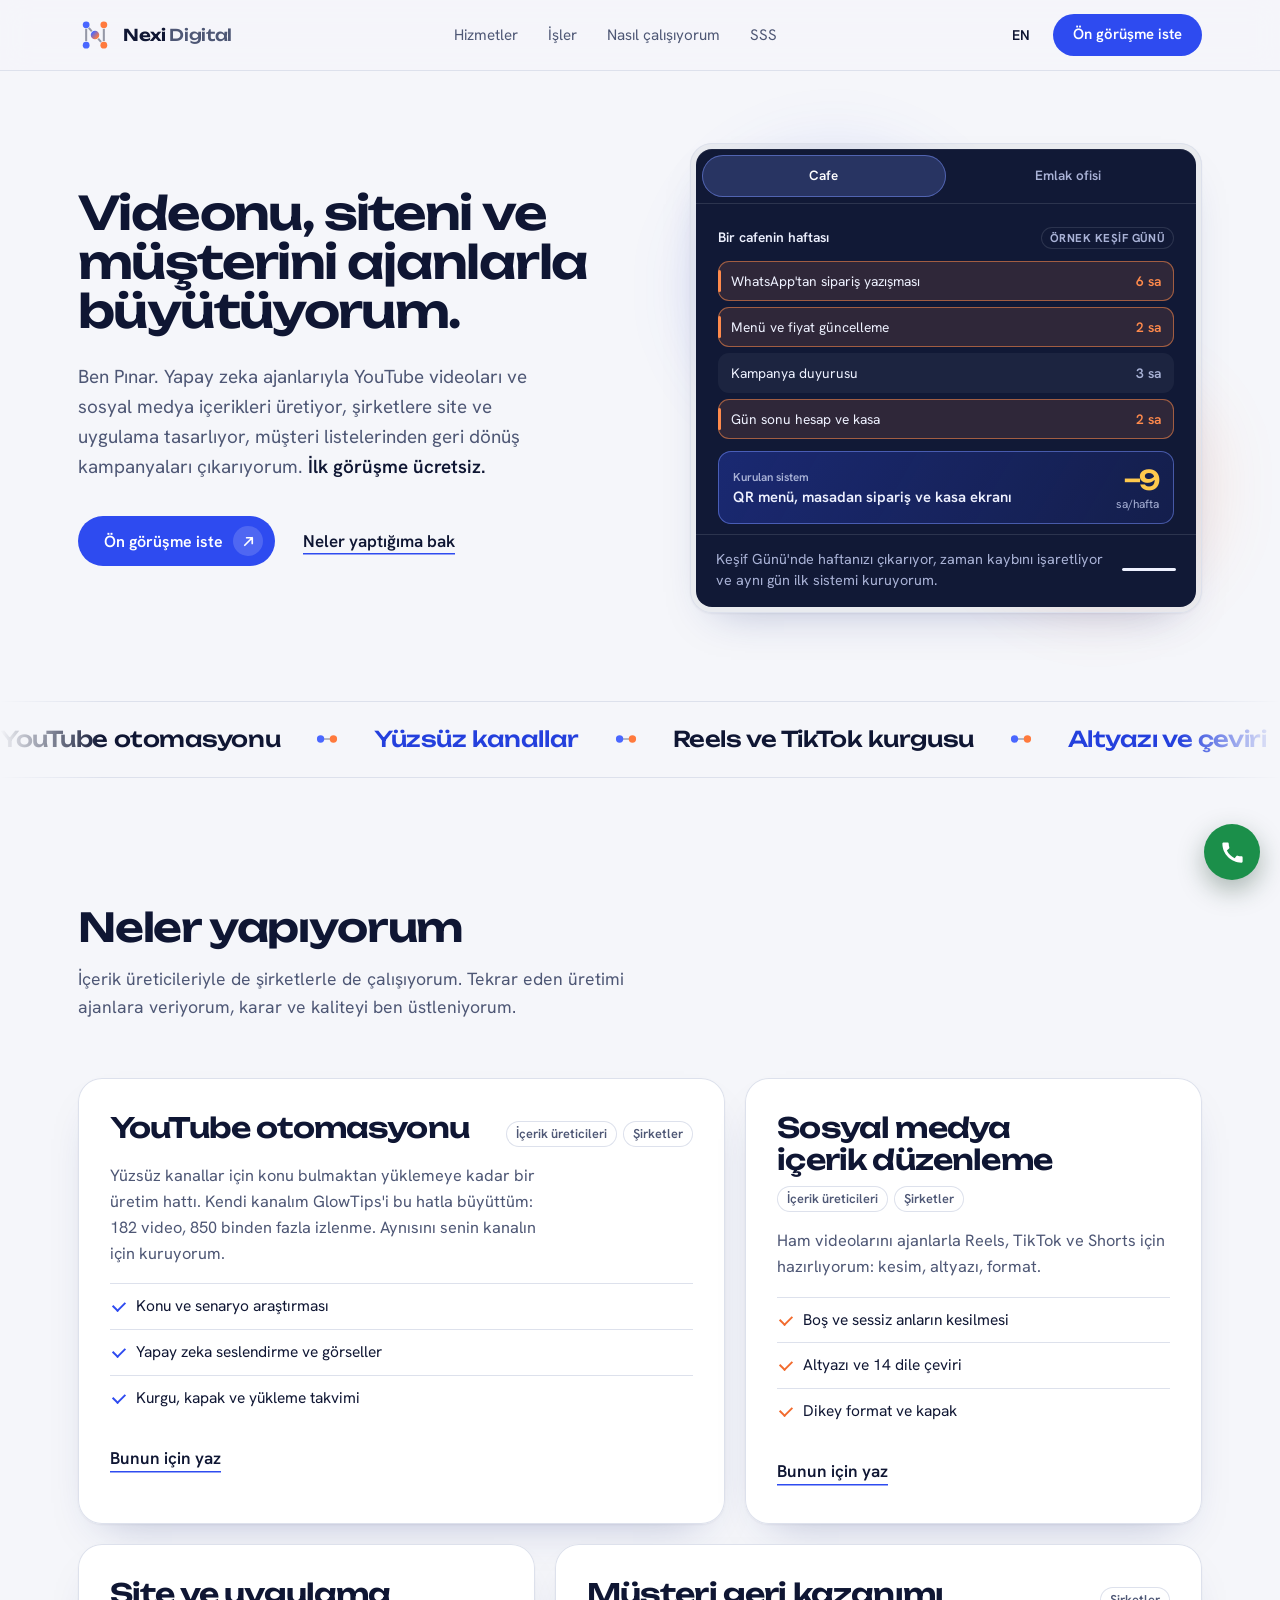
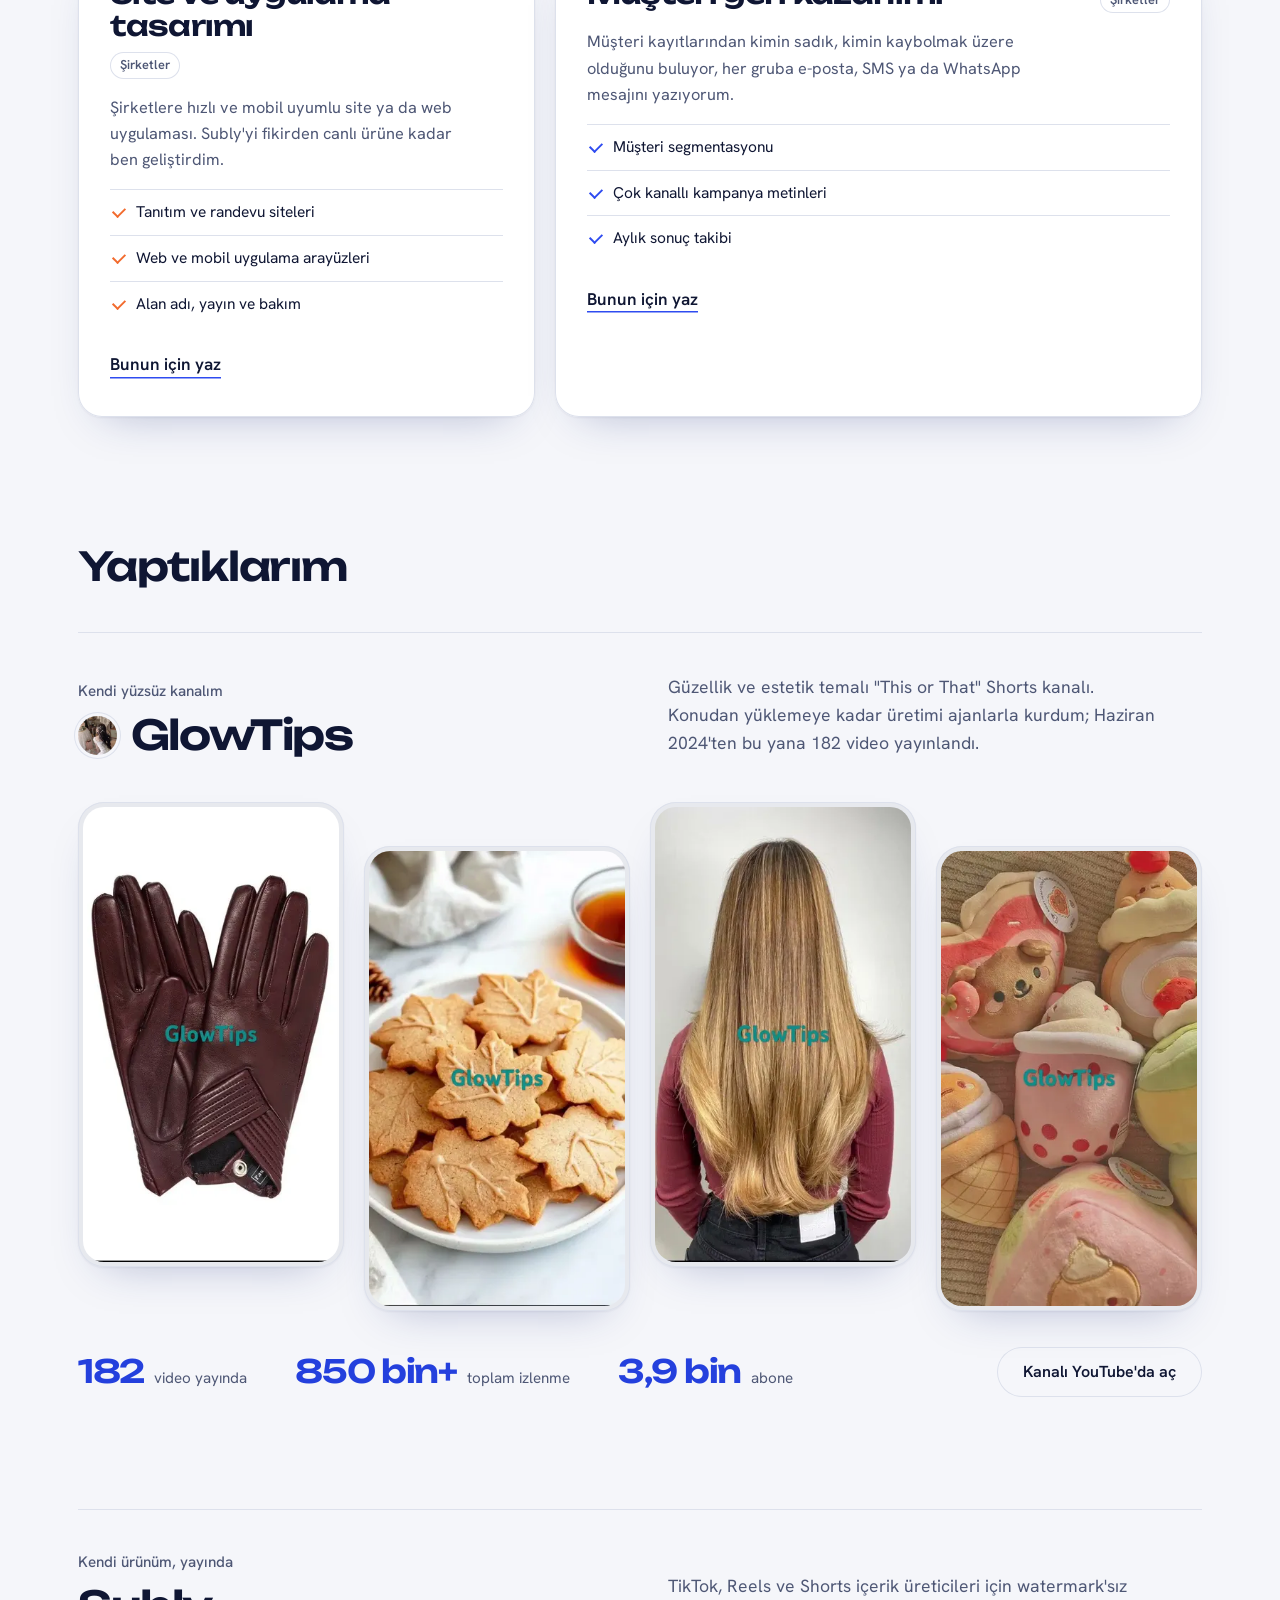
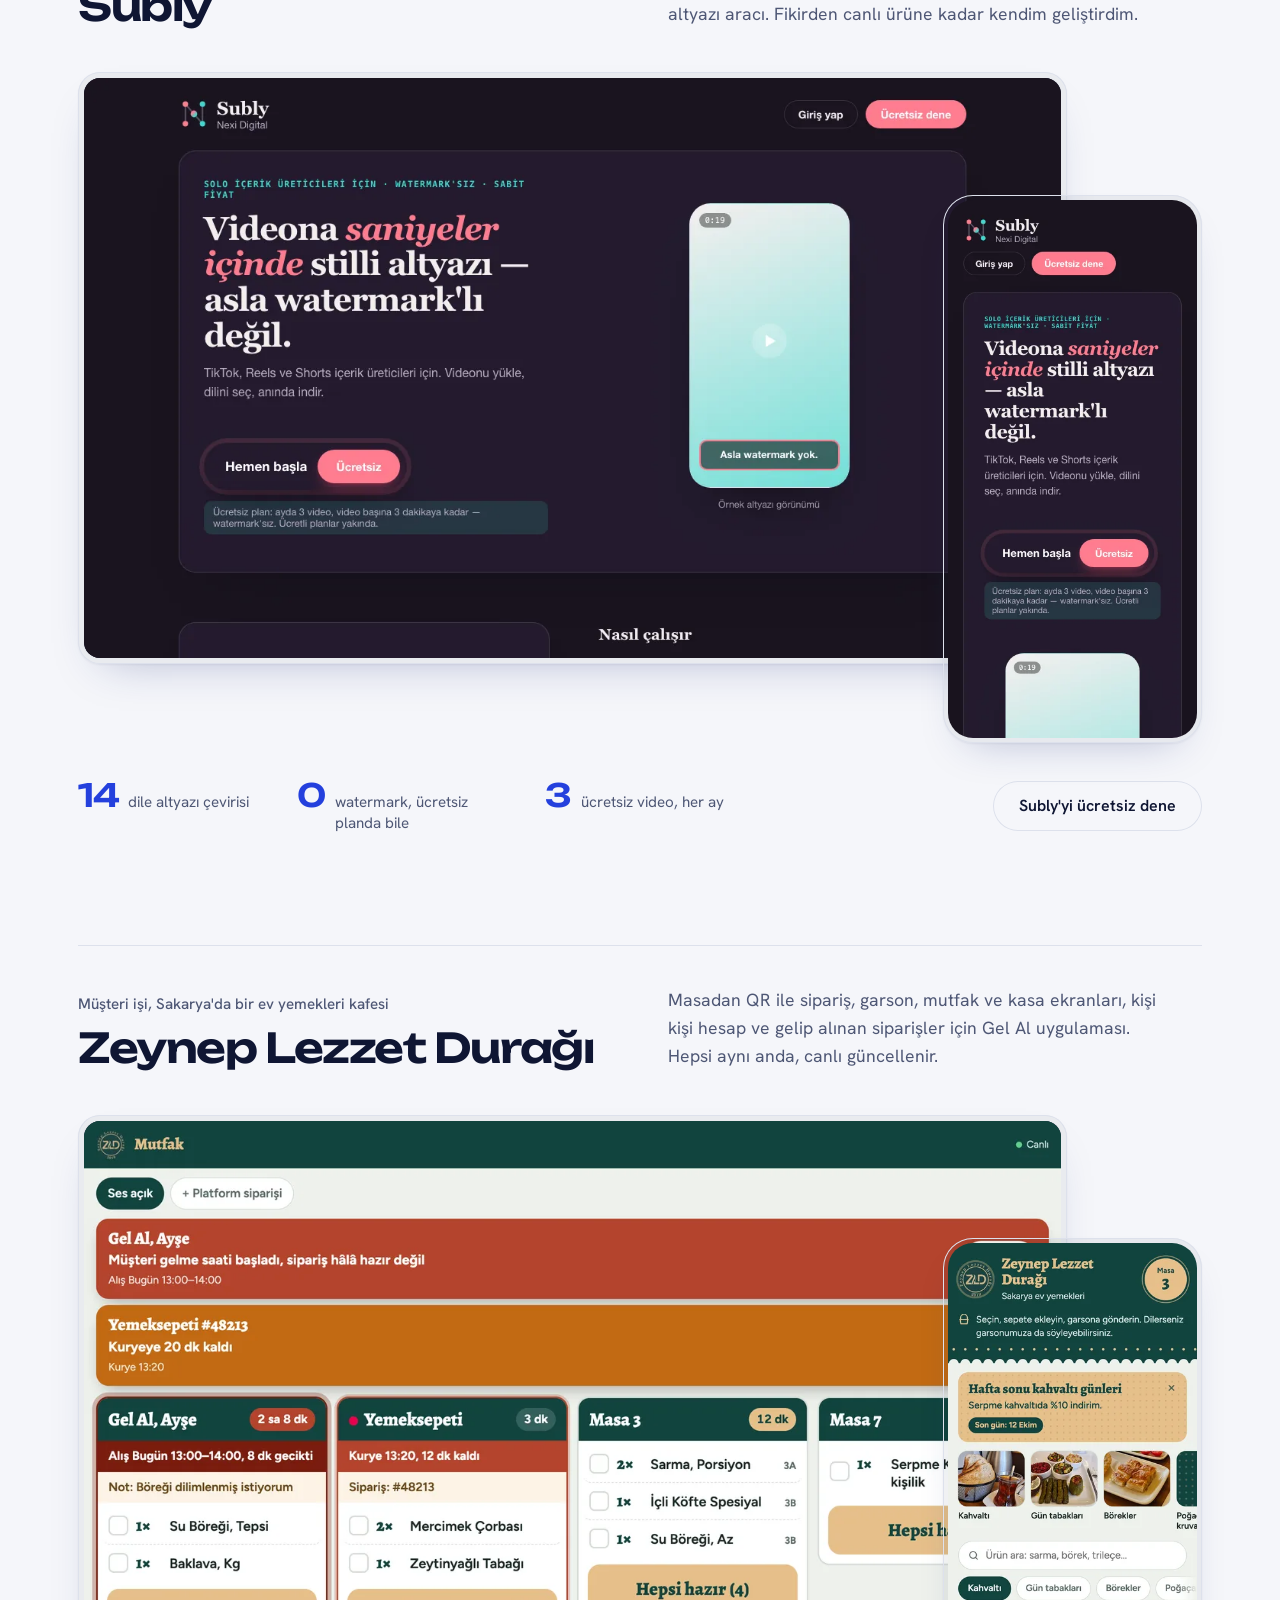
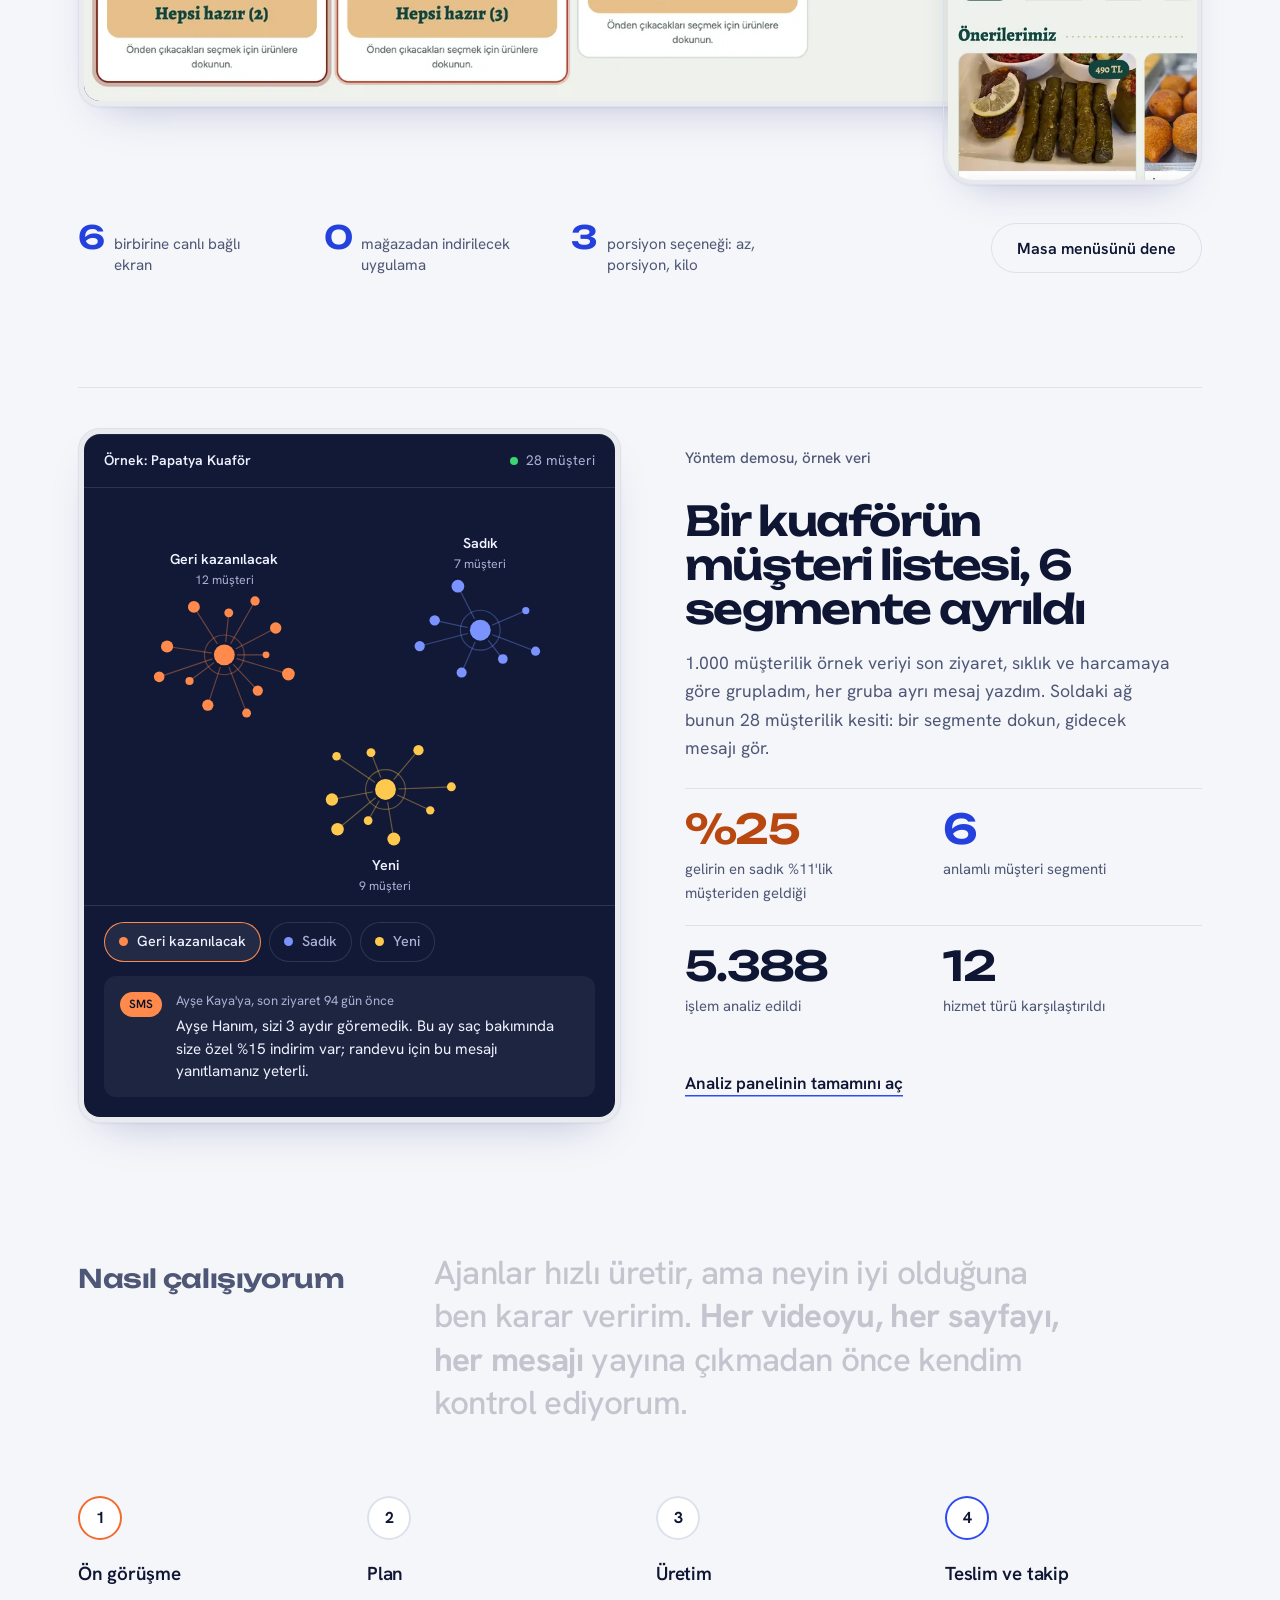
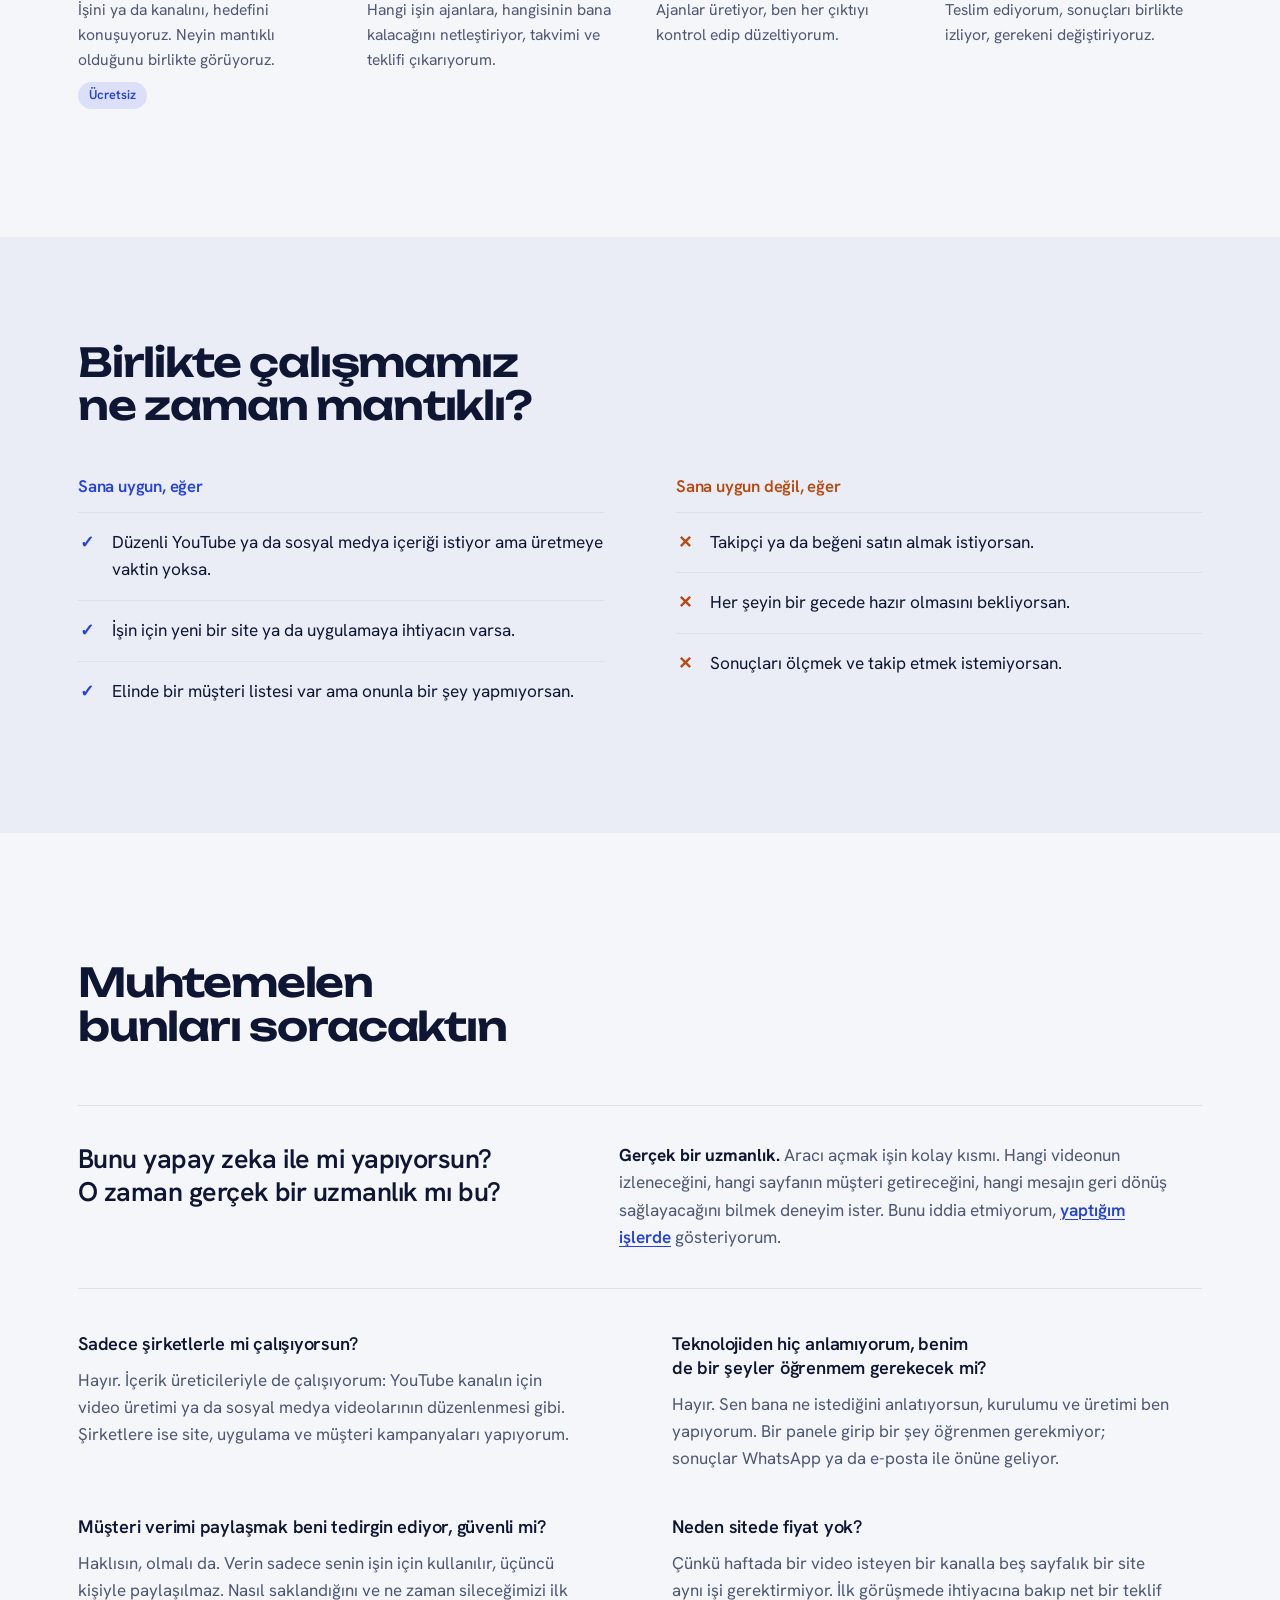
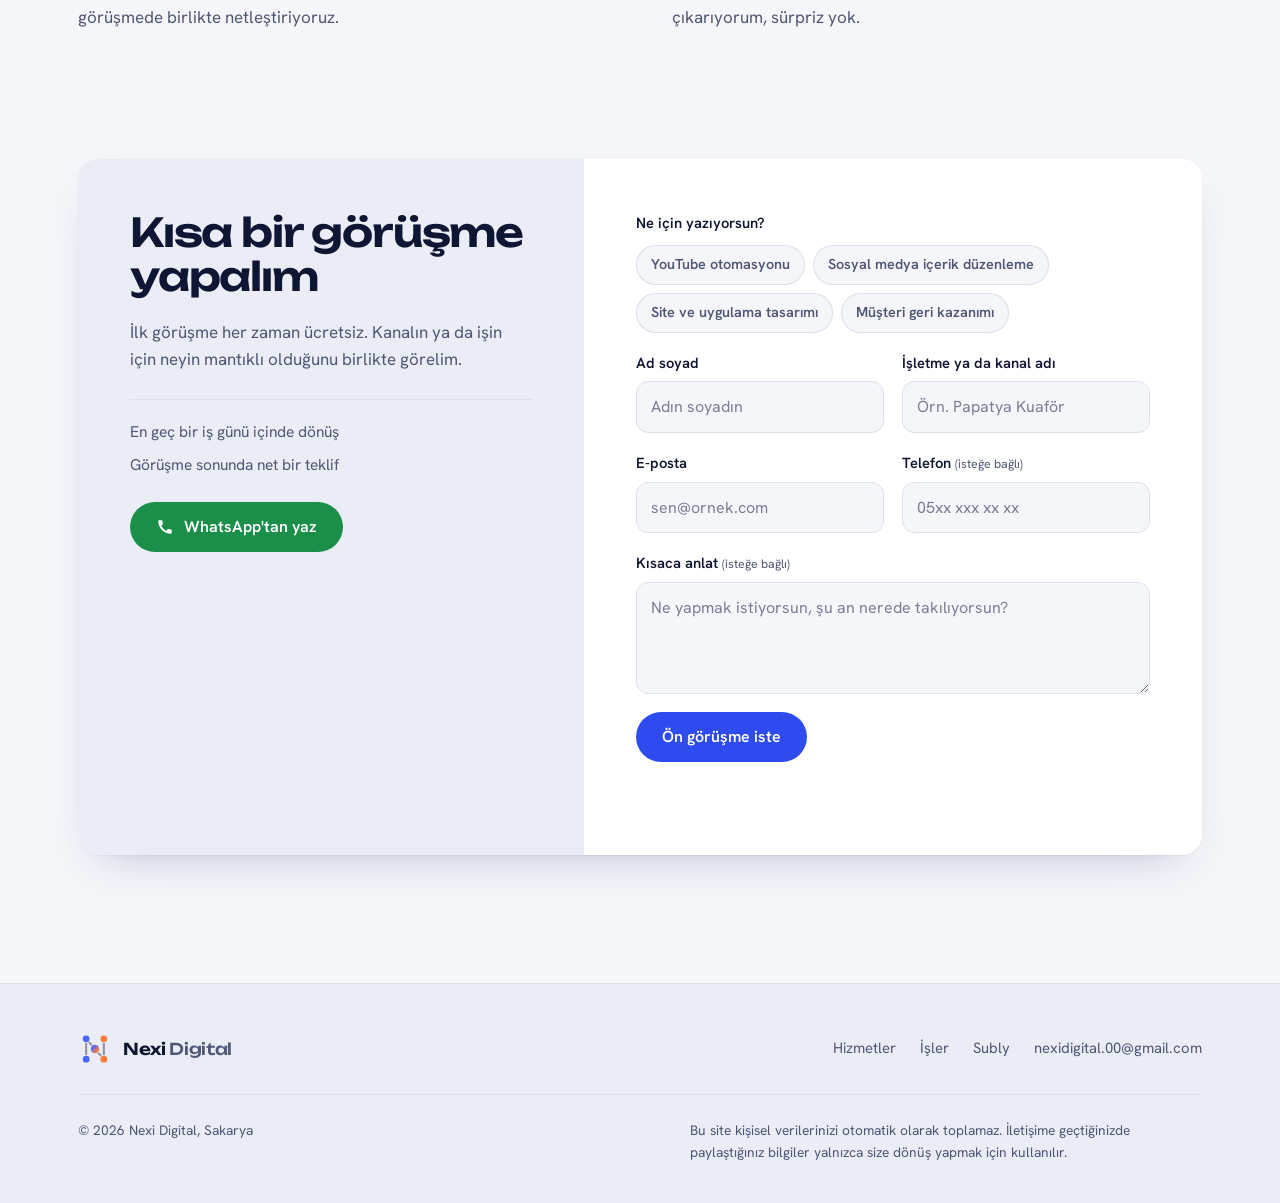
==== index.html @ edbe4fe1 "feat: Keşif Günü hero stage Co-Authored-By: Claude Opus 5.5 <noreply@anthropic.com>" ====
<!doctype html>
<html lang="tr">
<head>
<meta charset="utf-8">
<meta name="viewport" content="width=device-width, initial-scale=1">
<title>Nexi Digital | YouTube otomasyonu, sosyal medya, site ve müşteri pazarlaması</title>
<meta name="description" content="Yapay zeka ajanlarıyla YouTube videoları ve sosyal medya içerikleri üretiyor, şirketlere site ve uygulama tasarlıyor, müşteri kampanyaları kuruyorum. İlk görüşme ücretsiz.">
<meta name="theme-color" content="#F5F6FA" media="(prefers-color-scheme: light)">
<meta name="theme-color" content="#0B1024" media="(prefers-color-scheme: dark)">
<meta property="og:type" content="website">
<meta property="og:site_name" content="Nexi Digital">
<meta property="og:title" content="Nexi Digital: Videonu, siteni ve müşterini ajanlarla büyütüyorum">
<meta property="og:description" content="Yapay zeka ajanlarıyla YouTube videoları ve sosyal medya içerikleri üretiyor, şirketlere site ve uygulama tasarlıyor, müşteri kampanyaları kuruyorum. İlk görüşme ücretsiz.">
<meta property="og:url" content="https://nexidigitalai.com/">
<meta property="og:image" content="https://nexidigitalai.com/img/og-tr.png">
<meta property="og:image:width" content="1200">
<meta property="og:image:height" content="630">
<meta property="og:locale" content="tr_TR">
<meta name="twitter:card" content="summary_large_image">
<link rel="canonical" href="https://nexidigitalai.com/">
<link rel="alternate" hreflang="tr" href="https://nexidigitalai.com/">
<link rel="alternate" hreflang="en" href="https://nexidigitalai.com/en.html">
<link rel="alternate" hreflang="x-default" href="https://nexidigitalai.com/">
<link rel="icon" href="data:image/svg+xml,%3Csvg xmlns='http://www.w3.org/2000/svg' viewBox='0 0 100 100'%3E%3Crect width='100' height='100' rx='24' fill='%230B1024'/%3E%3Cdefs%3E%3ClinearGradient id='g' x1='0' y1='0' x2='1' y2='1'%3E%3Cstop offset='.2' stop-color='%234A67FF'/%3E%3Cstop offset='.8' stop-color='%23FF7A3D'/%3E%3C/linearGradient%3E%3C/defs%3E%3Cpath d='M28 24v52M28 24l44 52M72 24v52' stroke='%23fff' stroke-opacity='.42' stroke-width='7' stroke-linecap='round' fill='none'/%3E%3Ccircle cx='28' cy='24' r='10' fill='%234A67FF'/%3E%3Ccircle cx='28' cy='76' r='10' fill='%234A67FF'/%3E%3Ccircle cx='72' cy='24' r='10' fill='%23FF7A3D'/%3E%3Ccircle cx='72' cy='76' r='10' fill='%23FF7A3D'/%3E%3Ccircle cx='50' cy='50' r='12' fill='url(%23g)'/%3E%3C/svg%3E">
<link rel="preconnect" href="https://fonts.googleapis.com">
<link rel="preconnect" href="https://fonts.gstatic.com" crossorigin>
<link href="https://fonts.googleapis.com/css2?family=Hanken+Grotesk:wght@400..700&family=Unbounded:wght@500..700&display=swap" rel="stylesheet">
<style>
  /* ---------- Tokens ----------
     Theme: follows the system (light or dark) for the whole page; no section flips theme.
     The only always-dark surfaces are "screens": the hero network panel and the Subly screenshots.
     Shape system: interactive controls are pills; containers 20px (screens 22px outer, 16px inner); inputs 12px. */
  :root {
    --bg: #F5F6FA;
    --bg-2: #EAEDF5;
    --surface: #FFFFFF;
    --ink: #0F1633;
    --ink-soft: #4E5775;
    --line: #DDE1EC;
    --blue: #2E4BF0;
    --blue-hover: #2239CC;
    --blue-text: #2440DD;
    --tang: #F26B2E;
    --tang-hover: #D9571D;
    --tang-text: #B8480F;
    --logo-line: #0F1633;
    --shadow: 0 1px 2px rgba(15, 22, 51, 0.05), 0 20px 44px -26px rgba(30, 45, 120, 0.35);
    /* screen (always dark) */
    --scr: #0A0F24;
    --scr-2: #111936;
    --scr-line: rgba(236, 240, 255, 0.12);
    --scr-text: #EEF1FF;
    --scr-soft: #A9B2D6;
    --tang-glow: #FF8A4C;
    --blue-glow: #7B93FF;
    --sun: #FFC94D;
    --ease: cubic-bezier(.32, .72, 0, 1);
    --spring: cubic-bezier(.34, 1.56, .64, 1);
    --font: "Hanken Grotesk", -apple-system, "Segoe UI", sans-serif;
    --display: "Unbounded", "Hanken Grotesk", sans-serif;
    color-scheme: light;
  }
  @media (prefers-color-scheme: dark) {
    :root:not([data-theme="light"]) {
      --bg: #0B1024; --bg-2: #0F1530; --surface: #151C3A; --ink: #EEF1FF; --ink-soft: #A9B2D6; --line: rgba(238, 241, 255, 0.11);
      --blue-text: #93A8FF; --tang-text: #FF9A63; --logo-line: #EEF1FF;
      --shadow: 0 1px 2px rgba(0, 0, 0, 0.3), 0 20px 44px -22px rgba(0, 0, 0, 0.8);
      --scr: #070B1C; --scr-2: #0F1632;
      color-scheme: dark;
    }
  }
  :root[data-theme="dark"] {
    --bg: #0B1024; --bg-2: #0F1530; --surface: #151C3A; --ink: #EEF1FF; --ink-soft: #A9B2D6; --line: rgba(238, 241, 255, 0.11);
    --blue-text: #93A8FF; --tang-text: #FF9A63; --logo-line: #EEF1FF;
    --shadow: 0 1px 2px rgba(0, 0, 0, 0.3), 0 20px 44px -22px rgba(0, 0, 0, 0.8);
    --scr: #070B1C; --scr-2: #0F1632;
    color-scheme: dark;
  }

  /* ---------- Base ---------- */
  * { box-sizing: border-box; }
  html { scroll-behavior: smooth; scroll-padding-top: 84px; overflow-x: clip; }
  body {
    margin: 0; overflow-x: clip; background: var(--bg); color: var(--ink);
    font-family: var(--font); font-size: 1.0625rem; line-height: 1.6; -webkit-font-smoothing: antialiased;
  }
  a { color: inherit; }
  img, svg { display: block; }
  h1, h2, h3 { margin: 0; font-weight: 700; letter-spacing: -0.024em; text-wrap: balance; }
  h1, h2 { font-family: var(--display); font-weight: 600; letter-spacing: -0.03em; }
  h2 { font-size: clamp(1.75rem, 3.1vw, 2.5rem); line-height: 1.1; }
  h3 { font-size: 1.18rem; line-height: 1.3; font-weight: 600; letter-spacing: -0.012em; }
  p { margin: 0; text-wrap: pretty; }
  :focus-visible { outline: 2px solid var(--blue); outline-offset: 3px; border-radius: 8px; }
  .skip { position: absolute; left: 16px; top: -64px; z-index: 60; background: var(--ink); color: var(--bg); padding: 10px 16px; border-radius: 999px; }
  .skip:focus { top: 12px; }
  .sr { position: absolute; width: 1px; height: 1px; overflow: hidden; clip: rect(0 0 0 0); white-space: nowrap; }
  .wrap { max-width: 1180px; margin: 0 auto; padding-inline: 28px; }
  .lede { color: var(--ink-soft); max-width: 60ch; font-size: 1.1rem; }
  .sectionHead { display: grid; gap: 16px; max-width: 680px; margin-bottom: 56px; }
  .block { padding-top: 128px; }

  /* ---------- Logo ---------- */
  .logo { display: inline-flex; align-items: center; gap: 11px; text-decoration: none; color: var(--ink); }
  .logo svg { width: 34px; height: 34px; flex: none; overflow: visible; }
  .logo .word { font-family: var(--display); font-weight: 600; font-size: 1.02rem; letter-spacing: -0.02em; line-height: 1; }
  .logo .word span { font-weight: 500; color: var(--ink-soft); }
  .logo:hover .mk-c, .logo:hover .mk-t { animation: nodePop 0.6s var(--spring); }
  .logo:hover .mk-t { animation-delay: 0.08s; }
  .mk-c, .mk-t { transform-box: fill-box; transform-origin: center; }
  .mk-line { stroke: var(--logo-line); stroke-opacity: 0.42; stroke-width: 6; stroke-linecap: round; fill: none; }
  .mk-node { stroke: var(--logo-bg, var(--bg)); stroke-width: 4; paint-order: stroke; }
  .mk-c { fill: #4A67FF; }
  .mk-t { fill: #FF7A3D; }

  /* ---------- Buttons & links ---------- */
  .btn {
    display: inline-flex; align-items: center; justify-content: center; gap: 10px;
    min-height: 50px; padding: 0 26px; border-radius: 999px; border: 0; cursor: pointer;
    font: inherit; font-size: 1rem; font-weight: 600; text-decoration: none; white-space: nowrap;
    transition: background-color 0.28s var(--ease), box-shadow 0.28s var(--ease), transform 0.28s var(--ease), color 0.28s var(--ease);
  }
  .btn:active { transform: scale(0.98); }
  .btnPrimary { background: var(--blue); color: #fff; }
  .btnPrimary:hover { background: var(--blue-hover); box-shadow: 0 12px 28px -12px rgba(46, 75, 240, 0.7); }
  .btn .arr { width: 30px; height: 30px; margin-right: -14px; border-radius: 50%; display: grid; place-items: center; background: rgba(255, 255, 255, 0.16); transition: transform 0.4s var(--spring), background-color 0.3s var(--ease); }
  .btn .arr svg { width: 15px; height: 15px; }
  .btn:hover .arr { transform: translate(3px, -1px) scale(1.06); background: var(--tang); }
  .btnQuiet { background: transparent; color: var(--ink); box-shadow: inset 0 0 0 1px var(--line); }
  .btnQuiet:hover { box-shadow: inset 0 0 0 1px var(--ink-soft); }
  .btnWa { background: #1B8F4A; color: #fff; }
  .btnWa:hover { background: #167A3E; }
  .btnWa svg { width: 18px; height: 18px; fill: currentColor; }
  .textLink {
    display: inline-flex; align-items: center; gap: 8px; min-height: 44px; font-weight: 600; text-decoration: none; color: var(--ink);
    background-image: linear-gradient(var(--blue), var(--blue)); background-size: 100% 1.5px; background-repeat: no-repeat; background-position: 0 calc(50% + 0.75em);
    transition: background-size 0.3s var(--ease), color 0.3s var(--ease);
  }
  .textLink:hover { color: var(--blue-text); background-size: 40% 1.5px; }
  .inlineLink { color: var(--blue-text); font-weight: 600; text-decoration: underline; text-underline-offset: 3px; text-decoration-thickness: 1px; }

  /* ---------- Header ---------- */
  .siteHead { position: sticky; top: 0; z-index: 40; background: color-mix(in srgb, var(--bg) 90%, transparent); backdrop-filter: saturate(150%) blur(14px); -webkit-backdrop-filter: saturate(150%) blur(14px); border-bottom: 1px solid var(--line); --logo-bg: var(--bg); }
  .nav { display: flex; align-items: center; justify-content: space-between; gap: 24px; height: 70px; }
  .navLinks { display: flex; align-items: center; gap: 30px; font-size: 0.95rem; }
  .navLinks a { text-decoration: none; color: var(--ink-soft); transition: color 0.2s var(--ease); }
  .navLinks a:hover { color: var(--ink); }
  .navEnd { display: flex; align-items: center; gap: 10px; }
  .lang { font-size: 0.88rem; font-weight: 600; text-decoration: none; color: var(--ink); min-width: 44px; min-height: 44px; display: grid; place-items: center; border-radius: 999px; }
  .lang:hover { background: var(--bg-2); }
  .navCta { min-height: 42px; padding: 0 20px; font-size: 0.93rem; }
  .navToggle { display: none; width: 44px; height: 44px; border: 0; background: none; color: var(--ink); cursor: pointer; align-items: center; justify-content: center; border-radius: 999px; }
  .navToggle svg { width: 22px; height: 22px; }

  /* ---------- Hero: headline left, the live customer network right ---------- */
  .hero { position: relative; padding-top: 72px; }
  .heroGrid { display: grid; grid-template-columns: minmax(0, 1.1fr) minmax(0, 1fr); gap: 48px; align-items: center; }
  .hero h1 { font-size: clamp(2.1rem, 3.6vw, 3.2rem); line-height: 1.06; letter-spacing: -0.035em; }
  .hero h1 .w { display: inline-block; }
  .heroLede { color: var(--ink-soft); font-size: 1.18rem; max-width: 44ch; margin-top: 26px; }
  .heroLede strong { color: var(--ink); font-weight: 600; }
  .ctaRow { display: flex; flex-wrap: wrap; gap: 18px 28px; align-items: center; margin-top: 34px; }
  .heroViz { position: relative; }
  .heroViz::before {
    content: ""; position: absolute; inset: -12% -8% -10% -6%; z-index: -1; pointer-events: none;
    background: radial-gradient(45% 45% at 30% 35%, color-mix(in srgb, var(--blue) 22%, transparent), transparent 70%),
                radial-gradient(40% 40% at 75% 70%, color-mix(in srgb, var(--tang) 20%, transparent), transparent 70%);
    filter: blur(20px);
  }
  .live { display: inline-flex; align-items: center; gap: 8px; color: var(--scr-soft); }
  .live::before { content: ""; width: 8px; height: 8px; border-radius: 50%; background: #3BD671; box-shadow: 0 0 0 0 rgba(59, 214, 113, 0.6); animation: ping 1.8s var(--ease) infinite; }

  /* ---------- Ticker ---------- */
  .ticker { margin-top: 88px; border-block: 1px solid var(--line); overflow: hidden; padding: 20px 0; -webkit-mask-image: linear-gradient(90deg, transparent, #000 8%, #000 92%, transparent); mask-image: linear-gradient(90deg, transparent, #000 8%, #000 92%, transparent); }
  .tickTrack { display: flex; width: max-content; animation: tick 38s linear infinite; }
  .ticker:hover .tickTrack { animation-play-state: paused; }
  .tickSet { display: flex; align-items: center; gap: 36px; padding-right: 36px; font-family: var(--display); font-weight: 500; font-size: clamp(1.05rem, 1.7vw, 1.4rem); letter-spacing: -0.02em; white-space: nowrap; }
  .tickSet span:nth-child(4n+3) { color: var(--blue-text); }
  .tickSet span:nth-child(4n+1) { color: var(--ink); }
  .tickSet svg { width: 22px; height: 22px; flex: none; overflow: visible; }

  /* Screen frame (double bezel) */
  .bezel { padding: 6px; border-radius: 22px; background: color-mix(in srgb, var(--ink) 5%, transparent); box-shadow: inset 0 0 0 1px var(--line), var(--shadow); }
  .bezel > .core { border-radius: 16px; overflow: hidden; background: var(--scr-2); box-shadow: inset 0 1px 0 rgba(255, 255, 255, 0.06); }

  /* Network panel */
  .viz { margin: 0; color: var(--scr-text); }
  .vizHead { display: flex; justify-content: space-between; align-items: center; gap: 12px; padding: 15px 20px; border-bottom: 1px solid var(--scr-line); font-size: 0.87rem; }
  .vizHead strong { font-weight: 600; }
  .vizHead span { color: var(--scr-soft); }
  .vizCanvas svg { width: 100%; height: auto; }
  .vn circle { fill: var(--c); }
  .vn, .vl, .vh { transition: opacity 0.3s var(--ease); }
  .vl { stroke: var(--c); stroke-width: 1.2; opacity: 0.38; }
  .vh circle.core { fill: var(--c); stroke: var(--scr-2); stroke-width: 5; paint-order: stroke; }
  .vh circle.halo { fill: none; stroke: var(--c); stroke-opacity: 0.35; stroke-width: 1.2; }
  .vh text { font-family: var(--font); fill: var(--scr-text); font-size: 15px; font-weight: 600; }
  .vh text.sub { fill: var(--scr-soft); font-size: 13px; font-weight: 400; }
  .viz.picked g[data-seg]:not(.on) { opacity: 0.22; }
  .viz.picked .vl.on { opacity: 0.75; }
  .viz.picked .vl:not(.on) { opacity: 0.08; }
  .seg-kayip { --c: var(--tang-glow); }
  .seg-sadik { --c: var(--blue-glow); }
  .seg-yeni { --c: var(--sun); }
  .vizFoot { border-top: 1px solid var(--scr-line); padding: 16px 20px 20px; display: grid; gap: 14px; }
  .segTabs { display: flex; flex-wrap: wrap; gap: 8px; }
  .segTab {
    display: inline-flex; align-items: center; gap: 9px; min-height: 40px; padding: 0 15px; border-radius: 999px; border: 0; cursor: pointer;
    font: inherit; font-size: 0.9rem; font-weight: 500; color: var(--scr-soft); background: transparent; box-shadow: inset 0 0 0 1px var(--scr-line);
    transition: color 0.25s var(--ease), box-shadow 0.25s var(--ease), background-color 0.25s var(--ease), transform 0.25s var(--ease);
  }
  .segTab:active { transform: scale(0.97); }
  .segTab i { width: 9px; height: 9px; border-radius: 50%; background: var(--c); }
  .segTab:hover { color: var(--scr-text); box-shadow: inset 0 0 0 1px rgba(243, 239, 246, 0.3); }
  .segTab[aria-pressed="true"] { color: var(--scr-text); background: rgba(243, 239, 246, 0.08); box-shadow: inset 0 0 0 1px var(--c); }
  .msg { display: grid; grid-template-columns: auto 1fr; gap: 4px 14px; align-items: start; background: rgba(243, 239, 246, 0.05); border-radius: 12px; padding: 14px 16px; min-height: 104px; }
  .msgCh { grid-row: span 2; font-size: 0.74rem; font-weight: 600; color: var(--scr); background: var(--c); border-radius: 999px; padding: 3px 9px; margin-top: 2px; }
  .msgTo { font-size: 0.82rem; color: var(--scr-soft); }
  .msgText { font-size: 0.95rem; line-height: 1.5; }
  .vp circle { fill: var(--c); }
  .vring { fill: none; stroke: var(--c); stroke-width: 1.5; }

  /* ---------- Work ---------- */
  .workTitle { margin-bottom: 44px; }
  .work { border-top: 1px solid var(--line); padding-top: 40px; }
  .work + .work { margin-top: 112px; }
  .workKind { color: var(--ink-soft); font-size: 0.95rem; font-weight: 500; margin-bottom: 10px; }
  .work h3 { font-family: var(--display); font-size: clamp(1.8rem, 3.2vw, 2.7rem); line-height: 1.08; letter-spacing: -0.035em; font-weight: 600; }
  .workText { color: var(--ink-soft); font-size: 1.1rem; max-width: 50ch; }
  .workHead { display: grid; grid-template-columns: minmax(0, 1fr) minmax(0, 1fr); gap: 24px 56px; align-items: end; margin-bottom: 44px; }
  .shots { position: relative; padding: 0 12% 7% 0; }
  .shots img { width: 100%; height: auto; }
  .shotPhone { position: absolute; right: 0; bottom: 0; width: 23%; transform-origin: 100% 100%; padding: 5px; border-radius: 30px; background: color-mix(in srgb, var(--ink) 6%, transparent); box-shadow: inset 0 0 0 1px var(--line), var(--shadow); }
  .shotPhone img { border-radius: 25px; background: var(--scr-2); }
  .workFoot { display: flex; flex-wrap: wrap; justify-content: space-between; align-items: center; gap: 24px; margin-top: 36px; }
  .facts { list-style: none; margin: 0; padding: 0; display: flex; flex-wrap: wrap; gap: 20px 48px; }
  .facts li { display: flex; align-items: baseline; gap: 10px; }
  .facts b { font-family: var(--display); font-size: 2rem; font-weight: 600; letter-spacing: -0.04em; line-height: 1; color: var(--blue-text); }
  .facts span { color: var(--ink-soft); font-size: 0.95rem; max-width: 18ch; line-height: 1.35; }
  .ytName { display: flex; align-items: center; gap: 14px; }
  .ytName img { width: 0.95em; height: 0.95em; border-radius: 50%; box-shadow: 0 0 0 3px var(--bg), 0 0 0 4px var(--line); }
  .shorts { display: grid; grid-template-columns: repeat(4, minmax(0, 1fr)); gap: 20px; align-items: start; }
  .short { position: relative; display: block; padding: 5px; border-radius: 26px; background: color-mix(in srgb, var(--ink) 6%, transparent); box-shadow: inset 0 0 0 1px var(--line), var(--shadow); transition: transform 0.5s var(--spring), box-shadow 0.5s var(--ease); }
  .short:nth-child(even) { margin-top: 44px; }
  .short img { width: 100%; height: auto; aspect-ratio: 9 / 16; object-fit: cover; border-radius: 21px; background: var(--scr-2); }
  .short::after { content: ""; position: absolute; left: 50%; top: 50%; width: 48px; height: 48px; margin: -24px 0 0 -24px; border-radius: 50%; background: rgba(7, 11, 28, 0.55) url("data:image/svg+xml,%3Csvg xmlns='http://www.w3.org/2000/svg' viewBox='0 0 24 24'%3E%3Cpath d='M9 7l8 5-8 5z' fill='%23fff'/%3E%3C/svg%3E") center / 22px no-repeat; opacity: 0; transform: scale(0.7); transition: opacity 0.3s var(--ease), transform 0.4s var(--spring); }
  .short:hover { transform: translateY(-8px) rotate(-1.5deg); box-shadow: inset 0 0 0 1px var(--line), 0 30px 60px -28px rgba(46, 75, 240, 0.5); }
  .short:hover::after { opacity: 1; transform: none; }
  .workCase { display: grid; grid-template-columns: minmax(0, 1.05fr) minmax(0, 1fr); gap: 64px; align-items: center; }
  .caseBody { display: grid; gap: 18px; justify-items: start; }
  .caseBody .stats { width: 100%; margin: 8px 0 4px; }

  /* ---------- What I do ---------- */
  .what { display: grid; grid-template-columns: minmax(0, 0.55fr) minmax(0, 1.45fr); gap: 32px 64px; margin-bottom: 72px; align-items: start; }
  .what h2 { font-size: clamp(1.4rem, 2vw, 1.7rem); letter-spacing: -0.015em; color: var(--ink-soft); font-weight: 600; padding-top: 0.55em; }
  .whatBig { font-size: clamp(1.55rem, 2.6vw, 2.15rem); line-height: 1.3; letter-spacing: -0.02em; font-weight: 500; max-width: 34ch; }
  .whatBig strong { font-weight: 700; color: var(--blue-text); }

  /* ---------- Fit ---------- */
  .band { background: var(--bg-2); margin-top: 128px; padding: 104px 0 112px; }
  .band h2 { max-width: 20ch; margin-bottom: 48px; }
  .fit { display: grid; grid-template-columns: repeat(2, minmax(0, 1fr)); gap: 40px 72px; }
  .fit h3 { font-size: 1.05rem; margin-bottom: 14px; }
  .fitYes { color: var(--blue-text); }
  .fitNo { color: var(--tang-text); }
  .fitList { list-style: none; margin: 0; padding: 0; display: grid; gap: 0; }
  .fitList li { position: relative; padding: 16px 0 16px 34px; border-top: 1px solid var(--line); font-size: 1.08rem; }
  .fitList li::before { position: absolute; left: 2px; top: 16px; font-weight: 700; }
  .fitList.yes li::before { content: "\2713"; color: var(--blue-text); }
  .fitList.no li::before { content: "\2715"; color: var(--tang-text); }

  /* ---------- Process: connected nodes ---------- */
  .steps { list-style: none; margin: 0; padding: 0; display: grid; grid-template-columns: repeat(4, minmax(0, 1fr)); gap: 32px; position: relative; counter-reset: s; }
  .steps::before { content: ""; position: absolute; top: 21px; left: 22px; right: calc(25% - 46px); height: 2px; background: linear-gradient(90deg, var(--tang), var(--blue)); opacity: 0.6; transform-origin: left; }
  .steps li { counter-increment: s; position: relative; display: grid; gap: 10px; align-content: start; }
  .steps li::before {
    content: counter(s); width: 44px; height: 44px; border-radius: 50%; display: grid; place-items: center;
    font-weight: 700; font-size: 1rem; background: var(--surface); color: var(--ink);
    box-shadow: inset 0 0 0 2px var(--line), 0 0 0 6px var(--bg); margin-bottom: 12px;
  }
  .steps li:first-child::before { box-shadow: inset 0 0 0 2px var(--tang), 0 0 0 6px var(--bg); }
  .steps li:last-child::before { box-shadow: inset 0 0 0 2px var(--blue), 0 0 0 6px var(--bg); }
  .steps p { color: var(--ink-soft); font-size: 0.98rem; }
  .stepTag { justify-self: start; font-size: 0.8rem; font-weight: 600; color: var(--blue-text); background: color-mix(in srgb, var(--blue) 13%, transparent); padding: 3px 11px; border-radius: 999px; }

  /* ---------- Stats ---------- */
  .stats { display: grid; grid-template-columns: repeat(2, minmax(0, 1fr)); }
  .stat { padding: 20px 0; border-top: 1px solid var(--line); }
  .stat:nth-child(odd) { padding-right: 24px; }
  .stat b { display: block; font-family: var(--display); font-size: clamp(1.9rem, 3.2vw, 2.6rem); line-height: 1; font-weight: 600; letter-spacing: -0.04em; }
  .stat span { display: block; margin-top: 8px; font-size: 0.93rem; color: var(--ink-soft); max-width: 24ch; }
  .stat.c b { color: var(--tang-text); }
  .stat.t b { color: var(--blue-text); }



  /* ---------- Scroll progress ---------- */
  .progress { position: absolute; left: 0; right: 0; bottom: -1px; height: 2px; background: linear-gradient(90deg, var(--blue), var(--tang)); transform-origin: left; transform: scaleX(0); }

  /* ---------- Hero stage: one screen, four live services ---------- */
  .stage { position: relative; }
  .stage .core { color: var(--scr-text); display: grid; grid-template-rows: auto 1fr auto; }
  .stageTabs { position: relative; display: grid; grid-template-columns: repeat(2, minmax(0, 1fr)); padding: 6px; gap: 2px; border-bottom: 1px solid var(--scr-line); }
  .stageTabs button {
    position: relative; z-index: 1; min-height: 42px; padding: 0 8px; border: 0; border-radius: 999px; cursor: pointer; background: none;
    font: inherit; font-size: 0.84rem; font-weight: 600; color: var(--scr-soft); white-space: nowrap; overflow: hidden; text-overflow: ellipsis;
    transition: color 0.3s var(--ease);
  }
  .stageTabs button:hover { color: var(--scr-text); }
  .stageTabs button[aria-selected="true"] { color: #fff; }
  .tabInk { position: absolute; top: 6px; bottom: 6px; left: 6px; width: calc((100% - 12px) / 2); border-radius: 999px; background: rgba(123, 147, 255, 0.22); box-shadow: inset 0 0 0 1px rgba(123, 147, 255, 0.5); transition: transform 0.55s var(--spring); }
  .scenes { position: relative; height: 330px; overflow: hidden; }
  .scene { position: absolute; inset: 0; padding: 22px; }
  .scene[hidden] { display: none; }
  .scene.on { animation: sceneIn 0.6s var(--ease) both; }
  .stageFoot { display: flex; align-items: center; gap: 16px; padding: 14px 20px 16px; border-top: 1px solid var(--scr-line); }
  .stageFoot p { flex: 1; font-size: 0.9rem; color: var(--scr-soft); line-height: 1.45; min-height: 2.9em; }
  .timer { flex: none; width: 54px; height: 3px; border-radius: 3px; background: var(--scr-line); overflow: hidden; }
  .timer i { display: block; height: 100%; background: var(--scr-text); transform-origin: left; transform: scaleX(0); }

  /* Scene: Keşif Günü. A week of work is scanned, time losses light up, then the built system and the hours saved appear. */
  .kHead { display: flex; justify-content: space-between; align-items: baseline; gap: 12px; margin-bottom: 12px; font-size: 0.86rem; }
  .kHead span { font-weight: 600; }
  .kHead em { flex: none; white-space: nowrap; font-style: normal; font-size: 0.72rem; font-weight: 700; letter-spacing: 0.04em; text-transform: uppercase; color: var(--scr-soft); box-shadow: inset 0 0 0 1px var(--scr-line); padding: 2px 9px; border-radius: 999px; }
  .tasks { position: relative; list-style: none; margin: 0; padding: 0; display: grid; gap: 6px; }
  .tasks li { position: relative; display: flex; justify-content: space-between; align-items: center; gap: 12px; padding: 9px 13px; border-radius: 11px; background: rgba(236, 240, 255, 0.05); box-shadow: inset 0 0 0 1px transparent; font-size: 0.86rem; }
  .tasks li span { overflow: hidden; text-overflow: ellipsis; white-space: nowrap; }
  .tasks li b { flex: none; font-weight: 600; font-variant-numeric: tabular-nums; color: var(--scr-soft); }
  .tasks li.loss { background: rgba(255, 138, 76, 0.13); box-shadow: inset 0 0 0 1px rgba(255, 138, 76, 0.55); }
  .tasks li.loss b { color: var(--tang-glow); }
  .tasks li.loss::after { content: ""; position: absolute; left: 0; top: 9px; bottom: 9px; width: 3px; border-radius: 3px; background: var(--tang-glow); transform-origin: top; }
  .scanLine { position: absolute; left: -6px; right: -6px; top: 0; height: 2px; border-radius: 2px; background: linear-gradient(90deg, transparent, var(--blue-glow), transparent); box-shadow: 0 0 14px 2px rgba(123, 147, 255, 0.6); opacity: 0; pointer-events: none; }
  .fix { display: flex; justify-content: space-between; align-items: center; gap: 14px; margin-top: 12px; padding: 13px 15px; border-radius: 13px; background: linear-gradient(120deg, rgba(46, 75, 240, 0.32), rgba(46, 75, 240, 0.12)); box-shadow: inset 0 0 0 1px rgba(123, 147, 255, 0.5); }
  .fix small { display: block; font-size: 0.72rem; font-weight: 600; color: var(--scr-soft); margin-bottom: 2px; }
  .fix strong { display: block; font-size: 0.93rem; font-weight: 600; line-height: 1.3; }
  .saved { flex: none; text-align: right; font-size: 0.74rem; color: var(--scr-soft); line-height: 1.2; }
  .saved b { display: block; font-family: var(--display); font-size: 1.7rem; font-weight: 600; letter-spacing: -0.04em; color: var(--sun); font-variant-numeric: tabular-nums; }
  .scene.on .tasks li { animation: slideIn 0.45s var(--ease) both; }
  .scene.on .tasks li:nth-child(2) { animation-delay: 0.08s; }
  .scene.on .tasks li:nth-child(3) { animation-delay: 0.16s; }
  .scene.on .tasks li:nth-child(4) { animation-delay: 0.24s; }
  .scene.on .tasks li.loss { animation: slideIn 0.45s var(--ease) both, lossOn 0.5s var(--ease) both; }
  .scene.on .tasks li.loss:nth-child(1) { animation-delay: 0s, 1.05s; }
  .scene.on .tasks li.loss:nth-child(2) { animation-delay: 0.08s, 1.5s; }
  .scene.on .tasks li.loss:nth-child(3) { animation-delay: 0.16s, 1.95s; }
  .scene.on .tasks li.loss:nth-child(4) { animation-delay: 0.24s, 2.4s; }
  .scene.on .tasks li.loss::after { animation: barIn 0.4s var(--ease) both; }
  .scene.on .tasks li.loss b { animation: lossTxt 0.5s var(--ease) both; }
  .scene.on .tasks li.loss:nth-child(1) b { animation-delay: 1.05s; }
  .scene.on .tasks li.loss:nth-child(2) b { animation-delay: 1.5s; }
  .scene.on .tasks li.loss:nth-child(3) b { animation-delay: 1.95s; }
  .scene.on .tasks li.loss:nth-child(4) b { animation-delay: 2.4s; }
  .scene.on .tasks li.loss:nth-child(1)::after { animation-delay: 1.05s; }
  .scene.on .tasks li.loss:nth-child(2)::after { animation-delay: 1.5s; }
  .scene.on .tasks li.loss:nth-child(3)::after { animation-delay: 1.95s; }
  .scene.on .tasks li.loss:nth-child(4)::after { animation-delay: 2.4s; }
  .scene.on .scanLine { animation: scan 2s var(--ease) both 0.7s; }
  .scene.on .fix { animation: build 0.6s var(--spring) both 3s; }

  /* ---------- Services bento ---------- */
  .bento { display: grid; grid-template-columns: repeat(12, minmax(0, 1fr)); gap: 20px; }
  .svc {
    --accent: var(--blue); position: relative; overflow: hidden; isolation: isolate;
    grid-column: span 6; display: grid; gap: 16px; align-content: start; padding: 34px 32px 30px; border-radius: 24px;
    background: var(--surface); box-shadow: var(--shadow), inset 0 0 0 1px var(--line);
    transition: transform 0.5s var(--ease), box-shadow 0.5s var(--ease);
  }
  .svc-video { grid-column: span 7; }
  .svc-social { grid-column: span 5; --accent: var(--tang); }
  .svc-site { grid-column: span 5; --accent: var(--tang); }
  .svc-crm { grid-column: span 7; }
  .svc::before {
    content: ""; position: absolute; inset: 0; z-index: -1; opacity: 0; transition: opacity 0.4s var(--ease);
    background: radial-gradient(360px circle at var(--mx, 50%) var(--my, 0%), color-mix(in srgb, var(--accent) 16%, transparent), transparent 70%);
  }
  .svc:hover { transform: translateY(-4px); box-shadow: 0 30px 60px -30px color-mix(in srgb, var(--accent) 55%, transparent), inset 0 0 0 1px color-mix(in srgb, var(--accent) 45%, var(--line)); }
  .svc:hover::before { opacity: 1; }
  .svcTop { display: flex; flex-wrap: wrap; justify-content: space-between; align-items: baseline; gap: 10px 20px; }
  .svc h3 { font-family: var(--display); font-size: clamp(1.35rem, 2.2vw, 1.75rem); font-weight: 600; letter-spacing: -0.03em; line-height: 1.15; }
  .svc .for { display: flex; gap: 6px; font-size: 0.8rem; font-weight: 600; color: var(--ink-soft); }
  .forTag { padding: 3px 10px; border-radius: 999px; box-shadow: inset 0 0 0 1px var(--line); }
  .svcText { color: var(--ink-soft); font-size: 1.02rem; max-width: 52ch; }
  .svc ul { list-style: none; margin: 0; padding: 0; }
  .svc li { position: relative; padding: 10px 0 10px 26px; border-top: 1px solid var(--line); font-size: 0.97rem; }
  .svc li::before { content: ""; position: absolute; left: 3px; top: 17px; width: 10px; height: 6px; border-left: 2px solid var(--accent); border-bottom: 2px solid var(--accent); transform: rotate(-45deg); }
  .svc .textLink { justify-self: start; }

  /* ---------- Service picker in the form ---------- */
  .pick { border: 0; margin: 0; padding: 0; display: flex; flex-wrap: wrap; gap: 8px; }
  .pick legend { font-size: 0.92rem; font-weight: 600; margin-bottom: 10px; padding: 0; }
  .pick label { cursor: pointer; }
  .pick input { position: absolute; opacity: 0; width: 1px; height: 1px; }
  .pick span {
    display: inline-flex; align-items: center; gap: 8px; min-height: 40px; padding: 0 15px; border-radius: 999px; font-size: 0.9rem; font-weight: 600;
    box-shadow: inset 0 0 0 1px var(--line); color: var(--ink-soft); background: var(--bg);
    transition: background-color 0.3s var(--ease), color 0.3s var(--ease), box-shadow 0.3s var(--ease), transform 0.4s var(--spring);
  }
  .pick label:hover span { color: var(--ink); box-shadow: inset 0 0 0 1px var(--ink-soft); }
  .pick input:checked + span { background: var(--blue); color: #fff; box-shadow: none; transform: scale(1.03); }
  .pick input:checked + span::before { content: "\2713"; font-weight: 800; }
  .pick input:focus-visible + span { outline: 2px solid var(--blue); outline-offset: 3px; }

  /* ---------- FAQ: open two-column list ---------- */
  .faqLead { display: grid; grid-template-columns: minmax(0, 0.9fr) minmax(0, 1.1fr); gap: 16px 64px; padding: 36px 0; margin-bottom: 44px; border-top: 1px solid var(--line); border-bottom: 1px solid var(--line); }
  .faqLead h3 { font-size: clamp(1.3rem, 2.1vw, 1.7rem); line-height: 1.25; letter-spacing: -0.02em; }
  .faqLead p { color: var(--ink-soft); font-size: 1.08rem; max-width: 56ch; }
  .faqLead strong { color: var(--ink); }
  .faq { display: grid; grid-template-columns: repeat(2, minmax(0, 1fr)); gap: 44px 64px; }
  .faq div { display: grid; gap: 10px; align-content: start; }
  .faq h3 { font-size: 1.14rem; }
  .faq p { color: var(--ink-soft); max-width: 50ch; }

  /* ---------- Contact ---------- */
  .contact { display: grid; grid-template-columns: minmax(0, 0.9fr) minmax(0, 1.1fr); border-radius: 20px; overflow: hidden; background: var(--surface); box-shadow: var(--shadow); }
  .contactSide { background: var(--bg-2); padding: 52px; display: grid; gap: 20px; align-content: start; }
  .contactSide p { color: var(--ink-soft); }
  .contactList { list-style: none; margin: 6px 0 4px; padding: 20px 0 0; border-top: 1px solid var(--line); display: grid; gap: 8px; font-size: 0.97rem; color: var(--ink-soft); }
  .contactSide .btnWa { justify-self: start; }
  .formSide { padding: 52px; }
  .form { display: grid; gap: 18px; }
  .formRow { display: grid; grid-template-columns: repeat(2, minmax(0, 1fr)); gap: 18px; }
  .field { display: grid; gap: 7px; font-size: 0.92rem; font-weight: 600; }
  .field small { font-weight: 400; color: var(--ink-soft); }
  .field input, .field textarea {
    font: inherit; font-size: 1rem; font-weight: 400; color: var(--ink); background: var(--bg);
    border: 1px solid var(--line); border-radius: 12px; padding: 12px 14px; min-height: 50px;
    transition: border-color 0.25s var(--ease), box-shadow 0.25s var(--ease);
  }
  .field textarea { min-height: 112px; resize: vertical; }
  .field input::placeholder, .field textarea::placeholder { color: var(--ink-soft); opacity: 0.75; }
  .field input:focus, .field textarea:focus { outline: none; border-color: var(--blue); box-shadow: 0 0 0 3px color-mix(in srgb, var(--blue) 22%, transparent); }
  .field input:user-invalid { border-color: var(--tang); }
  .form .btn { justify-self: start; }
  .form .btn[disabled] { opacity: 0.65; cursor: progress; }
  .formNote { min-height: 1.5em; font-size: 0.95rem; font-weight: 500; }
  .formNote.ok { color: var(--blue-text); }
  .formNote.err { color: var(--tang-text); }

  /* ---------- Footer ---------- */
  .siteFoot { margin-top: 128px; border-top: 1px solid var(--line); background: var(--bg-2); --logo-bg: var(--bg-2); color: var(--ink-soft); padding: 48px 0 40px; font-size: 0.93rem; }
  .footTop { display: flex; flex-wrap: wrap; justify-content: space-between; align-items: center; gap: 24px; padding-bottom: 28px; border-bottom: 1px solid var(--line); }
  .footLinks { display: flex; flex-wrap: wrap; gap: 8px 24px; }
  .footLinks a { text-decoration: none; }
  .footLinks a:hover { color: var(--ink); }
  .footBottom { display: flex; flex-wrap: wrap; justify-content: space-between; gap: 16px; padding-top: 24px; font-size: 0.86rem; }
  .footBottom p { max-width: 64ch; }

  .waFloat { position: fixed; right: 20px; bottom: 20px; z-index: 30; width: 56px; height: 56px; border-radius: 50%; background: #1B8F4A; display: grid; place-items: center; box-shadow: 0 10px 26px rgba(27, 60, 40, 0.35); transition: transform 0.28s var(--ease); }
  .waFloat:hover { transform: scale(1.06); }
  .waFloat:active { transform: scale(0.96); }
  .waFloat svg { width: 27px; height: 27px; fill: #fff; }

  /* ---------- Motion ----------
     Hero: the network is always alive (JS, paused off-screen). Below the fold: scroll-driven CSS only,
     so browsers without animation-timeline simply show the final state. */
  @media (prefers-reduced-motion: no-preference) {
    @supports (animation-timeline: view()) {
      .rv, .steps li, .svc, .faq > div, .fitList li, .stat, .facts li, .short { animation: rise linear both; animation-timeline: view(); animation-range: entry 5% entry 75%; }
      .steps li:nth-child(2), .short:nth-child(2), .svc:nth-child(2), .fitList li:nth-child(2), .stat:nth-child(2), .facts li:nth-child(2) { animation-range: entry 12% entry 85%; }
      .steps li:nth-child(3), .short:nth-child(3), .svc:nth-child(3), .fitList li:nth-child(3), .stat:nth-child(3), .facts li:nth-child(3) { animation-range: entry 19% entry 95%; }
      .steps li:nth-child(4), .stat:nth-child(4) { animation-range: entry 26% cover 40%; }
      .shots .bezel { animation: tilt linear both; animation-timeline: view(); animation-range: entry 0% cover 50%; }
      .shotPhone { animation: phoneIn linear both; animation-timeline: view(); animation-range: entry 10% cover 55%; }
      .steps::before { animation: draw linear both; animation-timeline: view(); animation-range: entry 30% cover 45%; }
      .whatBig .fill {
        color: transparent; -webkit-background-clip: text; background-clip: text;
        background-image: linear-gradient(var(--ink), var(--ink)), linear-gradient(color-mix(in srgb, var(--ink) 22%, transparent), color-mix(in srgb, var(--ink) 22%, transparent));
        background-repeat: no-repeat; background-size: 0% 100%, 100% 100%;
        animation: fillText linear both; animation-timeline: view(); animation-range: entry 60% cover 55%;
      }
      .whatBig .fill strong { color: transparent; }
      .ticker { animation: rise linear both; animation-timeline: view(); animation-range: entry 0% entry 60%; }
      .svc:nth-child(4), .short:nth-child(4) { animation-range: entry 26% cover 35%; }
    }
    .steps li::before { animation: nodeBreath 3.2s var(--ease) infinite; }
    .steps li:nth-child(2)::before { animation-delay: 0.8s; }
    .steps li:nth-child(3)::before { animation-delay: 1.6s; }
    .steps li:nth-child(4)::before { animation-delay: 2.4s; }
  }
  @media (prefers-reduced-motion: no-preference) {
    @supports (animation-timeline: scroll()) {
      .progress { animation: grow linear both; animation-timeline: scroll(root); }
    }
  }
  @keyframes lossOn { from { background: rgba(236, 240, 255, 0.05); box-shadow: inset 0 0 0 1px transparent; } }
  @keyframes lossTxt { from { color: var(--scr-soft); } }
  @keyframes barIn { from { transform: scaleY(0); } to { transform: none; } }
  @keyframes scan { 0% { opacity: 0; top: 0; } 10%, 85% { opacity: 1; } 100% { opacity: 0; top: 100%; } }
  @keyframes sceneIn { from { opacity: 0; transform: translateY(12px) scale(0.985); } to { opacity: 1; transform: none; } }
  @keyframes pipeOn { to { color: #0A0F24; background: var(--sun); box-shadow: none; } }
  @keyframes broll { 0% { opacity: 0; transform: scale(1.08); } 8%, 33% { opacity: 1; } 42%, 100% { opacity: 0; transform: scale(1); } }
  @keyframes wave { to { transform: scaleY(1); } }
  @keyframes grow { from { transform: scaleX(0); } to { transform: scaleX(1); } }
  @keyframes drift1 { to { transform: translate(30%, 22%) scale(1.15); } }
  @keyframes drift2 { to { transform: translate(-28%, -30%) scale(0.9); } }
  @keyframes flash { 0%, 96%, 100% { opacity: 0; } 97% { opacity: 0.5; } }
  @keyframes karaoke { 0%, 12.5% { background: var(--sun); color: #0A0F24; } 12.6%, 100% { background: transparent; color: #fff; } }
  @keyframes strike { to { opacity: 0.15; transform: scaleY(0.4); } }
  @keyframes pop { from { opacity: 0; transform: scale(0.6); } to { opacity: 1; transform: none; } }
  @keyframes build { from { opacity: 0; transform: translateY(10px) scale(0.92); } to { opacity: 1; transform: none; } }
  @keyframes cursorMove { 0% { opacity: 0; left: 70%; top: 85%; } 15% { opacity: 1; } 80%, 100% { opacity: 1; left: 20%; top: 132px; } }
  @keyframes ripple { from { opacity: 0.9; transform: scale(0.3); } to { opacity: 0; transform: scale(1.2); } }
  @keyframes slideIn { from { opacity: 0; transform: translateX(-18px); } to { opacity: 1; transform: none; } }
  @keyframes fadeIn { from { opacity: 0; } to { opacity: 1; } }
  @keyframes rise { from { opacity: 0; transform: translateY(40px); } to { opacity: 1; transform: none; } }
  @keyframes tilt { from { opacity: 0.3; transform: perspective(1400px) rotateX(14deg) translateY(60px) scale(0.94); } to { opacity: 1; transform: none; } }
  @keyframes phoneIn { from { opacity: 0; transform: translateY(80px) rotate(-5deg); } to { opacity: 1; transform: none; } }
  @keyframes draw { from { transform: scaleX(0); } to { transform: scaleX(1); } }
  @keyframes fillText { to { background-size: 100% 100%, 100% 100%; } }
  @keyframes tick { to { transform: translateX(-50%); } }
  @keyframes ping { 0% { box-shadow: 0 0 0 0 rgba(59, 214, 113, 0.55); } 70%, 100% { box-shadow: 0 0 0 9px rgba(59, 214, 113, 0); } }
  @keyframes nodePop { 40% { transform: scale(1.35); } }
  @keyframes nodeBreath { 0%, 60%, 100% { transform: scale(1); } 25% { transform: scale(1.12); } }
  @media (prefers-reduced-motion: reduce) {
    html { scroll-behavior: auto; }
    .btn, .segTab, .waFloat, .vn, .vl, .vh, .textLink, .navLinks a, .short, .short::after, .btn .arr { transition: none !important; }
    .tickTrack, .live::before, .logo .mk-c, .logo .mk-t, .scene *, .scene.on { animation: none !important; }
    .tabInk, .svc, .pick span { transition: none !important; }
    .tickTrack { flex-wrap: wrap; width: auto; }
    .ticker { -webkit-mask-image: none; mask-image: none; }
    .tickSet[aria-hidden] { display: none; }
    .tickSet { flex-wrap: wrap; white-space: normal; gap: 12px 28px; }
  }

  /* ---------- Responsive ---------- */
  @media (max-width: 1020px) {
    .heroGrid, .workHead, .workCase, .what, .faqLead, .contact { grid-template-columns: minmax(0, 1fr); }
    .workCase { gap: 44px; }
    .svc, .svc-video, .svc-social, .svc-site, .svc-crm { grid-column: span 12; }
    .shorts { grid-template-columns: repeat(2, minmax(0, 1fr)); }
    .heroGrid { gap: 48px; }
    .hero h1 { font-size: clamp(2.2rem, 6.4vw, 3.4rem); max-width: 18ch; }
    .what { margin-bottom: 52px; }
    .what h2 { padding-top: 0; }
    .steps { grid-template-columns: repeat(2, minmax(0, 1fr)); row-gap: 44px; }
    .steps::before { display: none; }
  }
  @media (max-width: 820px) {
    .navToggle { display: inline-flex; }
    .navLinks {
      display: none; position: absolute; top: 70px; left: 0; right: 0; flex-direction: column; align-items: stretch; gap: 0;
      background: var(--bg); border-bottom: 1px solid var(--line); padding: 8px 28px 20px;
    }
    .navLinks.open { display: flex; }
    .navLinks a { padding: 14px 0; font-size: 1.05rem; border-bottom: 1px solid var(--line); }
    .navCta { display: none; }
    .fit, .faq { grid-template-columns: minmax(0, 1fr); }
    .faq { gap: 32px; }
    .block { padding-top: 96px; }
    .band { margin-top: 96px; padding: 80px 0; }
    .siteFoot { margin-top: 96px; }
    .work + .work { margin-top: 72px; }
  }
  @media (max-width: 560px) {
    .wrap { padding-inline: 18px; }
    .hero { padding-top: 40px; }
    .hero h1 { font-size: 2.05rem; letter-spacing: -0.03em; }
    .heroLede { font-size: 1.06rem; }
    .ticker { margin-top: 64px; padding: 16px 0; }
    .ctaRow { width: 100%; }
    .ctaRow .btn { flex: 1 1 100%; }
    .navLinks { padding: 8px 18px 20px; }
    .vizHead, .vizFoot { padding-left: 16px; padding-right: 16px; }
    .vh text { font-size: 21px; }
    .vh text.sub { font-size: 18px; }
    .shots { padding-right: 16%; }
    .shotPhone { width: 30%; }
    .facts { gap: 16px 28px; }
    .steps { grid-template-columns: minmax(0, 1fr); }
    .contactSide, .formSide { padding: 32px 22px; }
    .formRow { grid-template-columns: minmax(0, 1fr); }
    .scenes { height: 352px; }
    .fix strong { font-size: 0.86rem; }
    .kHead { font-size: 0.8rem; }
    .kHead em { font-size: 0.64rem; padding: 2px 7px; }
    .scene { padding: 16px; }
    .svc { padding: 28px 22px 24px; }
  }
</style>
</head>
<body>
<a class="skip" href="#main">İçeriğe geç</a>

<header class="siteHead">
  <div class="progress" aria-hidden="true"></div>
  <div class="wrap nav">
    <a class="logo" href="./" aria-label="Nexi Digital ana sayfa">
      <svg viewBox="0 0 100 100" aria-hidden="true"><defs><linearGradient id="nxg-h" x1="0" y1="0" x2="1" y2="1"><stop offset=".2" stop-color="#4A67FF"/><stop offset=".8" stop-color="#FF7A3D"/></linearGradient></defs><path class="mk-line" d="M24 20v60M24 20l52 60M76 20v60"/><circle class="mk-node mk-c" cx="24" cy="20" r="10"/><circle class="mk-node mk-c" cx="24" cy="80" r="10"/><circle class="mk-node mk-t" cx="76" cy="20" r="10"/><circle class="mk-node mk-t" cx="76" cy="80" r="10"/><circle class="mk-node" cx="50" cy="50" r="12.5" fill="url(#nxg-h)"/></svg>
      <span class="word">Nexi <span>Digital</span></span>
    </a>
    <nav class="navLinks" id="navLinks" aria-label="Ana menü">
      <a href="#hizmetler">Hizmetler</a>
      <a href="#isler">İşler</a>
      <a href="#nasil">Nasıl çalışıyorum</a>
      <a href="#sss">SSS</a>
    </nav>
    <div class="navEnd">
      <a class="lang" href="en.html" hreflang="en" lang="en" aria-label="English version">EN</a>
      <a class="btn btnPrimary navCta" href="#iletisim">Ön görüşme iste</a>
      <button class="navToggle" id="navToggle" aria-expanded="false" aria-controls="navLinks" aria-label="Menüyü aç">
        <svg viewBox="0 0 24 24" fill="none" stroke="currentColor" stroke-width="2" stroke-linecap="round" aria-hidden="true"><path d="M4 7h16M4 12h16M4 17h16"/></svg>
      </button>
    </div>
  </div>
</header>

<main id="main">
  <section class="hero" aria-labelledby="heroTitle">
    <div class="wrap heroGrid">
      <div class="heroText">
        <h1 id="heroTitle">Videonu, siteni ve müşterini ajanlarla büyütüyorum.</h1>
        <p class="heroLede">Ben Pınar. Yapay zeka ajanlarıyla YouTube videoları ve sosyal medya içerikleri üretiyor, şirketlere site ve uygulama tasarlıyor, müşteri listelerinden geri dönüş kampanyaları çıkarıyorum. <strong>İlk görüşme ücretsiz.</strong></p>
        <div class="ctaRow">
          <a class="btn btnPrimary" href="#iletisim">Ön görüşme iste<span class="arr" aria-hidden="true"><svg viewBox="0 0 16 16" fill="none" stroke="currentColor" stroke-width="1.8" stroke-linecap="round" stroke-linejoin="round"><path d="M4 12 12 4M6 4h6v6"/></svg></span></a>
          <a class="textLink" href="#hizmetler">Neler yaptığıma bak</a>
        </div>
      </div>

      <div class="stage bezel heroViz" id="stage">
        <div class="core">
          <div class="stageTabs" role="tablist" aria-label="Örnek seç">
            <button type="button" role="tab" id="tab-cafe" aria-controls="sc-cafe" aria-selected="true" data-scene="cafe">Cafe</button>
            <button type="button" role="tab" id="tab-emlak" aria-controls="sc-emlak" aria-selected="false" tabindex="-1" data-scene="emlak">Emlak ofisi</button>
            <i class="tabInk" aria-hidden="true"></i>
          </div>

          <div class="scenes">
            <div class="scene on" id="sc-cafe" role="tabpanel" aria-labelledby="tab-cafe">
              <p class="kHead"><span>Bir cafenin haftası</span><em>Örnek Keşif Günü</em></p>
              <ul class="tasks">
                <li class="loss"><span>WhatsApp'tan sipariş yazışması</span><b>6 sa</b></li>
                <li class="loss"><span>Menü ve fiyat güncelleme</span><b>2 sa</b></li>
                <li><span>Kampanya duyurusu</span><b>3 sa</b></li>
                <li class="loss"><span>Gün sonu hesap ve kasa</span><b>2 sa</b></li>
                <span class="scanLine" aria-hidden="true"></span>
              </ul>
              <div class="fix">
                <div><small>Kurulan sistem</small><strong>QR menü, masadan sipariş ve kasa ekranı</strong></div>
                <p class="saved"><b class="kSave" data-to="9">&minus;9</b>sa/hafta</p>
              </div>
            </div>

            <div class="scene" id="sc-emlak" role="tabpanel" aria-labelledby="tab-emlak" hidden>
              <p class="kHead"><span>Bir emlak ofisinin haftası</span><em>Örnek Keşif Günü</em></p>
              <ul class="tasks">
                <li class="loss"><span>İlan metni ve görsel hazırlama</span><b>5 sa</b></li>
                <li><span>Müşteriye geri dönüş</span><b>4 sa</b></li>
                <li class="loss"><span>Sosyal medya paylaşımı</span><b>3 sa</b></li>
                <li><span>Portföy takibi</span><b>2 sa</b></li>
                <span class="scanLine" aria-hidden="true"></span>
              </ul>
              <div class="fix">
                <div><small>Kurulan sistem</small><strong>İlan içerik üretimi ve paylaşım takvimi</strong></div>
                <p class="saved"><b class="kSave" data-to="8">&minus;8</b>sa/hafta</p>
              </div>
            </div>
          </div>

          <div class="stageFoot">
            <p id="stageNote" aria-live="off">Keşif Günü'nde haftanızı çıkarıyor, zaman kaybını işaretliyor ve aynı gün ilk sistemi kuruyorum.</p>
            <span class="timer" aria-hidden="true"><i id="stageTimer"></i></span>
          </div>
        </div>
      </div>
    </div>

    <div class="ticker" aria-label="Yaptığım işler">
      <div class="tickTrack">
        <div class="tickSet"><span>YouTube otomasyonu</span><svg viewBox="0 0 24 24" aria-hidden="true"><path d="M6 12h12" stroke="currentColor" stroke-opacity=".3" stroke-width="2"/><circle cx="5" cy="12" r="4" fill="#4A67FF"/><circle cx="19" cy="12" r="4" fill="#FF7A3D"/></svg><span>Yüzsüz kanallar</span><svg viewBox="0 0 24 24" aria-hidden="true"><path d="M6 12h12" stroke="currentColor" stroke-opacity=".3" stroke-width="2"/><circle cx="5" cy="12" r="4" fill="#4A67FF"/><circle cx="19" cy="12" r="4" fill="#FF7A3D"/></svg><span>Reels ve TikTok kurgusu</span><svg viewBox="0 0 24 24" aria-hidden="true"><path d="M6 12h12" stroke="currentColor" stroke-opacity=".3" stroke-width="2"/><circle cx="5" cy="12" r="4" fill="#4A67FF"/><circle cx="19" cy="12" r="4" fill="#FF7A3D"/></svg><span>Altyazı ve çeviri</span><svg viewBox="0 0 24 24" aria-hidden="true"><path d="M6 12h12" stroke="currentColor" stroke-opacity=".3" stroke-width="2"/><circle cx="5" cy="12" r="4" fill="#4A67FF"/><circle cx="19" cy="12" r="4" fill="#FF7A3D"/></svg><span>Web sitesi</span><svg viewBox="0 0 24 24" aria-hidden="true"><path d="M6 12h12" stroke="currentColor" stroke-opacity=".3" stroke-width="2"/><circle cx="5" cy="12" r="4" fill="#4A67FF"/><circle cx="19" cy="12" r="4" fill="#FF7A3D"/></svg><span>Web ve mobil uygulama</span><svg viewBox="0 0 24 24" aria-hidden="true"><path d="M6 12h12" stroke="currentColor" stroke-opacity=".3" stroke-width="2"/><circle cx="5" cy="12" r="4" fill="#4A67FF"/><circle cx="19" cy="12" r="4" fill="#FF7A3D"/></svg><span>Müşteri segmentasyonu</span><svg viewBox="0 0 24 24" aria-hidden="true"><path d="M6 12h12" stroke="currentColor" stroke-opacity=".3" stroke-width="2"/><circle cx="5" cy="12" r="4" fill="#4A67FF"/><circle cx="19" cy="12" r="4" fill="#FF7A3D"/></svg><span>WhatsApp kampanyaları</span><svg viewBox="0 0 24 24" aria-hidden="true"><path d="M6 12h12" stroke="currentColor" stroke-opacity=".3" stroke-width="2"/><circle cx="5" cy="12" r="4" fill="#4A67FF"/><circle cx="19" cy="12" r="4" fill="#FF7A3D"/></svg><span>Yapay zeka ajanları</span><svg viewBox="0 0 24 24" aria-hidden="true"><path d="M6 12h12" stroke="currentColor" stroke-opacity=".3" stroke-width="2"/><circle cx="5" cy="12" r="4" fill="#4A67FF"/><circle cx="19" cy="12" r="4" fill="#FF7A3D"/></svg><span>Subly</span><svg viewBox="0 0 24 24" aria-hidden="true"><path d="M6 12h12" stroke="currentColor" stroke-opacity=".3" stroke-width="2"/><circle cx="5" cy="12" r="4" fill="#4A67FF"/><circle cx="19" cy="12" r="4" fill="#FF7A3D"/></svg></div>
        <div class="tickSet" aria-hidden="true"><span>YouTube otomasyonu</span><svg viewBox="0 0 24 24" aria-hidden="true"><path d="M6 12h12" stroke="currentColor" stroke-opacity=".3" stroke-width="2"/><circle cx="5" cy="12" r="4" fill="#4A67FF"/><circle cx="19" cy="12" r="4" fill="#FF7A3D"/></svg><span>Yüzsüz kanallar</span><svg viewBox="0 0 24 24" aria-hidden="true"><path d="M6 12h12" stroke="currentColor" stroke-opacity=".3" stroke-width="2"/><circle cx="5" cy="12" r="4" fill="#4A67FF"/><circle cx="19" cy="12" r="4" fill="#FF7A3D"/></svg><span>Reels ve TikTok kurgusu</span><svg viewBox="0 0 24 24" aria-hidden="true"><path d="M6 12h12" stroke="currentColor" stroke-opacity=".3" stroke-width="2"/><circle cx="5" cy="12" r="4" fill="#4A67FF"/><circle cx="19" cy="12" r="4" fill="#FF7A3D"/></svg><span>Altyazı ve çeviri</span><svg viewBox="0 0 24 24" aria-hidden="true"><path d="M6 12h12" stroke="currentColor" stroke-opacity=".3" stroke-width="2"/><circle cx="5" cy="12" r="4" fill="#4A67FF"/><circle cx="19" cy="12" r="4" fill="#FF7A3D"/></svg><span>Web sitesi</span><svg viewBox="0 0 24 24" aria-hidden="true"><path d="M6 12h12" stroke="currentColor" stroke-opacity=".3" stroke-width="2"/><circle cx="5" cy="12" r="4" fill="#4A67FF"/><circle cx="19" cy="12" r="4" fill="#FF7A3D"/></svg><span>Web ve mobil uygulama</span><svg viewBox="0 0 24 24" aria-hidden="true"><path d="M6 12h12" stroke="currentColor" stroke-opacity=".3" stroke-width="2"/><circle cx="5" cy="12" r="4" fill="#4A67FF"/><circle cx="19" cy="12" r="4" fill="#FF7A3D"/></svg><span>Müşteri segmentasyonu</span><svg viewBox="0 0 24 24" aria-hidden="true"><path d="M6 12h12" stroke="currentColor" stroke-opacity=".3" stroke-width="2"/><circle cx="5" cy="12" r="4" fill="#4A67FF"/><circle cx="19" cy="12" r="4" fill="#FF7A3D"/></svg><span>WhatsApp kampanyaları</span><svg viewBox="0 0 24 24" aria-hidden="true"><path d="M6 12h12" stroke="currentColor" stroke-opacity=".3" stroke-width="2"/><circle cx="5" cy="12" r="4" fill="#4A67FF"/><circle cx="19" cy="12" r="4" fill="#FF7A3D"/></svg><span>Yapay zeka ajanları</span><svg viewBox="0 0 24 24" aria-hidden="true"><path d="M6 12h12" stroke="currentColor" stroke-opacity=".3" stroke-width="2"/><circle cx="5" cy="12" r="4" fill="#4A67FF"/><circle cx="19" cy="12" r="4" fill="#FF7A3D"/></svg><span>Subly</span><svg viewBox="0 0 24 24" aria-hidden="true"><path d="M6 12h12" stroke="currentColor" stroke-opacity=".3" stroke-width="2"/><circle cx="5" cy="12" r="4" fill="#4A67FF"/><circle cx="19" cy="12" r="4" fill="#FF7A3D"/></svg></div>
      </div>
    </div>
  </section>

  <section class="wrap block" id="hizmetler" aria-labelledby="svcTitle">
    <div class="sectionHead rv">
      <h2 id="svcTitle">Neler yapıyorum</h2>
      <p class="lede">İçerik üreticileriyle de şirketlerle de çalışıyorum. Tekrar eden üretimi ajanlara veriyorum, karar ve kaliteyi ben üstleniyorum.</p>
    </div>
    <div class="bento">
      <article class="svc svc-video" data-service="video">
        <div class="svcTop"><h3>YouTube otomasyonu</h3><p class="for"><span class="forTag">İçerik üreticileri</span><span class="forTag">Şirketler</span></p></div>
        <p class="svcText">Yüzsüz kanallar için konu bulmaktan yüklemeye kadar bir üretim hattı. Kendi kanalım GlowTips'i bu hatla büyüttüm: 182 video, 850 binden fazla izlenme. Aynısını senin kanalın için kuruyorum.</p>
        <ul><li>Konu ve senaryo araştırması</li><li>Yapay zeka seslendirme ve görseller</li><li>Kurgu, kapak ve yükleme takvimi</li></ul>
        <a class="textLink" href="#iletisim" data-pick="video">Bunun için yaz</a>
      </article>
      <article class="svc svc-social" data-service="social">
        <div class="svcTop"><h3>Sosyal medya içerik düzenleme</h3><p class="for"><span class="forTag">İçerik üreticileri</span><span class="forTag">Şirketler</span></p></div>
        <p class="svcText">Ham videolarını ajanlarla Reels, TikTok ve Shorts için hazırlıyorum: kesim, altyazı, format.</p>
        <ul><li>Boş ve sessiz anların kesilmesi</li><li>Altyazı ve 14 dile çeviri</li><li>Dikey format ve kapak</li></ul>
        <a class="textLink" href="#iletisim" data-pick="social">Bunun için yaz</a>
      </article>
      <article class="svc svc-site" data-service="site">
        <div class="svcTop"><h3>Site ve uygulama tasarımı</h3><p class="for"><span class="forTag">Şirketler</span></p></div>
        <p class="svcText">Şirketlere hızlı ve mobil uyumlu site ya da web uygulaması. Subly'yi fikirden canlı ürüne kadar ben geliştirdim.</p>
        <ul><li>Tanıtım ve randevu siteleri</li><li>Web ve mobil uygulama arayüzleri</li><li>Alan adı, yayın ve bakım</li></ul>
        <a class="textLink" href="#iletisim" data-pick="site">Bunun için yaz</a>
      </article>
      <article class="svc svc-crm" data-service="crm">
        <div class="svcTop"><h3>Müşteri geri kazanımı</h3><p class="for"><span class="forTag">Şirketler</span></p></div>
        <p class="svcText">Müşteri kayıtlarından kimin sadık, kimin kaybolmak üzere olduğunu buluyor, her gruba e-posta, SMS ya da WhatsApp mesajını yazıyorum.</p>
        <ul><li>Müşteri segmentasyonu</li><li>Çok kanallı kampanya metinleri</li><li>Aylık sonuç takibi</li></ul>
        <a class="textLink" href="#iletisim" data-pick="crm">Bunun için yaz</a>
      </article>
    </div>
  </section>

  <section class="wrap block" id="isler" aria-labelledby="workTitle">
    <h2 class="workTitle" id="workTitle">Yaptıklarım</h2>

    <article class="work workYt rv" aria-labelledby="w0Title">
      <div class="workHead">
        <div>
          <p class="workKind">Kendi yüzsüz kanalım</p>
          <h3 id="w0Title" class="ytName"><img src="img/yt-avatar.webp" width="120" height="120" alt="" loading="lazy">GlowTips</h3>
        </div>
        <p class="workText">Güzellik ve estetik temalı "This or That" Shorts kanalı. Konudan yüklemeye kadar üretimi ajanlarla kurdum; Haziran 2024'ten bu yana 182 video yayınlandı.</p>
      </div>
      <div class="shorts">
          <a class="short" href="https://www.youtube.com/shorts/ZHec1DFwmjI" target="_blank" rel="noopener"><img src="img/yt-1.webp" width="360" height="640" alt="GlowTips kanalından bir Shorts kapağı" loading="lazy" decoding="async"><span class="sr"> (yeni sekmede açılır)</span></a>
          <a class="short" href="https://www.youtube.com/shorts/sWFJ_irOlgU" target="_blank" rel="noopener"><img src="img/yt-2.webp" width="360" height="640" alt="GlowTips kanalından bir Shorts kapağı" loading="lazy" decoding="async"><span class="sr"> (yeni sekmede açılır)</span></a>
          <a class="short" href="https://www.youtube.com/shorts/v32FLReuWuM" target="_blank" rel="noopener"><img src="img/yt-3.webp" width="360" height="640" alt="GlowTips kanalından bir Shorts kapağı" loading="lazy" decoding="async"><span class="sr"> (yeni sekmede açılır)</span></a>
          <a class="short" href="https://www.youtube.com/shorts/zMC6IflB5xQ" target="_blank" rel="noopener"><img src="img/yt-4.webp" width="360" height="640" alt="GlowTips kanalından bir Shorts kapağı" loading="lazy" decoding="async"><span class="sr"> (yeni sekmede açılır)</span></a>
      </div>
      <div class="workFoot">
        <ul class="facts">
          <li><b data-count>182</b><span>video yayında</span></li>
          <li><b data-count>850 bin+</b><span>toplam izlenme</span></li>
          <li><b>3,9 bin</b><span>abone</span></li>
        </ul>
        <a class="btn btnQuiet" href="https://www.youtube.com/@glowtips777" target="_blank" rel="noopener">Kanalı YouTube'da aç<span class="sr"> (yeni sekmede açılır)</span></a>
      </div>
    </article>

    <article class="work workSubly rv" aria-labelledby="w1Title">
      <div class="workHead">
        <div>
          <p class="workKind">Kendi ürünüm, yayında</p>
          <h3 id="w1Title">Subly</h3>
        </div>
        <p class="workText">TikTok, Reels ve Shorts içerik üreticileri için watermark'sız altyazı aracı. Fikirden canlı ürüne kadar kendim geliştirdim.</p>
      </div>
      <div class="shots">
        <div class="bezel"><div class="core"><img src="img/subly-masaustu-tr.webp" width="1280" height="760" alt="Subly ana sayfası: videona watermark'sız altyazı ekleme ekranı" loading="lazy" decoding="async"></div></div>
        <div class="shotPhone"><img src="img/subly-telefon-tr.webp" width="390" height="844" alt="Subly'nin telefondaki görünümü" loading="lazy" decoding="async"></div>
      </div>
      <div class="workFoot">
        <ul class="facts">
          <li><b data-count>14</b><span>dile altyazı çevirisi</span></li>
          <li><b>0</b><span>watermark, ücretsiz planda bile</span></li>
          <li><b data-count>3</b><span>ücretsiz video, her ay</span></li>
        </ul>
        <a class="btn btnQuiet" href="https://subly.nexidigitalai.com/" target="_blank" rel="noopener">Subly'yi ücretsiz dene<span class="sr"> (yeni sekmede açılır)</span></a>
      </div>
    </article>

    <article class="work workZld rv" aria-labelledby="w3Title">
      <div class="workHead">
        <div>
          <p class="workKind">Müşteri işi, Sakarya'da bir ev yemekleri kafesi</p>
          <h3 id="w3Title">Zeynep Lezzet Durağı</h3>
        </div>
        <p class="workText">Masadan QR ile sipariş, garson, mutfak ve kasa ekranları, kişi kişi hesap ve gelip alınan siparişler için Gel Al uygulaması. Hepsi aynı anda, canlı güncellenir.</p>
      </div>
      <div class="shots">
        <div class="bezel"><div class="core"><img src="img/zld-mutfak.webp" width="1280" height="760" alt="Zeynep Lezzet Durağı mutfak ekranı: masa, Gel Al ve Yemeksepeti siparişleri, saat yaklaşınca uyarılar" loading="lazy" decoding="async"></div></div>
        <div class="shotPhone"><img src="img/zld-telefon.webp" width="390" height="844" alt="Zeynep Lezzet Durağı'nın masadaki QR menüsü" loading="lazy" decoding="async"></div>
      </div>
      <div class="workFoot">
        <ul class="facts">
          <li><b data-count>6</b><span>birbirine canlı bağlı ekran</span></li>
          <li><b>0</b><span>mağazadan indirilecek uygulama</span></li>
          <li><b data-count>3</b><span>porsiyon seçeneği: az, porsiyon, kilo</span></li>
        </ul>
        <a class="btn btnQuiet" href="https://nexidigitalai.com/zld/index.html?masa=1" target="_blank" rel="noopener">Masa menüsünü dene<span class="sr"> (yeni sekmede açılır)</span></a>
      </div>
    </article>

    <article class="work workCase" id="ornek" aria-labelledby="w2Title">
      <figure class="viz bezel" id="viz">
        <div class="core">
          <div class="vizHead"><strong>Örnek: Papatya Kuaför</strong><span class="live">28 müşteri</span></div>
          <div class="vizCanvas">
            <svg id="vizSvg" viewBox="0 0 560 440" role="img" aria-label="Örnek bir kuaförün 28 müşterisinin üç segmente ayrılışını gösteren ağ: 12 geri kazanılacak, 7 sadık, 9 yeni müşteri."></svg>
          </div>
          <div class="vizFoot">
            <div class="segTabs" role="group" aria-label="Segment seç">
              <button type="button" class="segTab seg-kayip" data-seg="kayip" aria-pressed="true"><i></i>Geri kazanılacak</button>
              <button type="button" class="segTab seg-sadik" data-seg="sadik" aria-pressed="false"><i></i>Sadık</button>
              <button type="button" class="segTab seg-yeni" data-seg="yeni" aria-pressed="false"><i></i>Yeni</button>
            </div>
            <div class="msg seg-kayip" id="msg" aria-live="off">
              <span class="msgCh" id="msgCh">SMS</span>
              <span class="msgTo" id="msgTo">Ayşe Kaya'ya, son ziyaret 94 gün önce</span>
              <p class="msgText" id="msgText">Ayşe Hanım, sizi 3 aydır göremedik. Bu ay saç bakımında size özel %15 indirim var; randevu için bu mesajı yanıtlamanız yeterli.</p>
            </div>
          </div>
        </div>
      </figure>
      <div class="caseBody">
        <p class="workKind">Yöntem demosu, örnek veri</p>
        <h3 id="w2Title">Bir kuaförün müşteri listesi, 6 segmente ayrıldı</h3>
        <p class="workText">1.000 müşterilik örnek veriyi son ziyaret, sıklık ve harcamaya göre grupladım, her gruba ayrı mesaj yazdım. Soldaki ağ bunun 28 müşterilik kesiti: bir segmente dokun, gidecek mesajı gör.</p>
        <div class="stats">
          <div class="stat c"><b data-count>%25</b><span>gelirin en sadık %11'lik müşteriden geldiği</span></div>
          <div class="stat t"><b data-count>6</b><span>anlamlı müşteri segmenti</span></div>
          <div class="stat"><b data-count>5.388</b><span>işlem analiz edildi</span></div>
          <div class="stat"><b data-count>12</b><span>hizmet türü karşılaştırıldı</span></div>
        </div>
        <a class="textLink" href="https://claude.ai/code/artifact/61ae4686-f95d-4123-a3ed-ed7d0851541f" target="_blank" rel="noopener noreferrer">Analiz panelinin tamamını aç<span class="sr"> (yeni sekmede açılır)</span></a>
      </div>
    </article>
  </section>

  <section class="wrap block" id="nasil" aria-labelledby="whatTitle">
    <div class="what rv">
      <h2 id="whatTitle">Nasıl çalışıyorum</h2>
      <p class="whatBig"><span class="fill">Ajanlar hızlı üretir, ama neyin iyi olduğuna ben karar veririm. <strong>Her videoyu, her sayfayı, her mesajı</strong> yayına çıkmadan önce kendim kontrol ediyorum.</span></p>
    </div>
    <ol class="steps">
      <li><h3>Ön görüşme</h3><p>İşini ya da kanalını, hedefini konuşuyoruz. Neyin mantıklı olduğunu birlikte görüyoruz.</p><span class="stepTag">Ücretsiz</span></li>
      <li><h3>Plan</h3><p>Hangi işin ajanlara, hangisinin bana kalacağını netleştiriyor, takvimi ve teklifi çıkarıyorum.</p></li>
      <li><h3>Üretim</h3><p>Ajanlar üretiyor, ben her çıktıyı kontrol edip düzeltiyorum.</p></li>
      <li><h3>Teslim ve takip</h3><p>Teslim ediyorum, sonuçları birlikte izliyor, gerekeni değiştiriyoruz.</p></li>
    </ol>
  </section>

  <section class="band" id="kimler" aria-labelledby="fitTitle">
    <div class="wrap">
      <h2 id="fitTitle">Birlikte çalışmamız ne zaman mantıklı?</h2>
      <div class="fit">
        <div>
          <h3 class="fitYes">Sana uygun, eğer</h3>
          <ul class="fitList yes"><li>Düzenli YouTube ya da sosyal medya içeriği istiyor ama üretmeye vaktin yoksa.</li><li>İşin için yeni bir site ya da uygulamaya ihtiyacın varsa.</li><li>Elinde bir müşteri listesi var ama onunla bir şey yapmıyorsan.</li></ul>
        </div>
        <div>
          <h3 class="fitNo">Sana uygun değil, eğer</h3>
          <ul class="fitList no"><li>Takipçi ya da beğeni satın almak istiyorsan.</li><li>Her şeyin bir gecede hazır olmasını bekliyorsan.</li><li>Sonuçları ölçmek ve takip etmek istemiyorsan.</li></ul>
        </div>
      </div>
    </div>
  </section>

  <div class="wrap">
    <section class="block" id="sss" aria-labelledby="faqTitle">
      <div class="sectionHead">
        <h2 id="faqTitle">Muhtemelen bunları soracaktın</h2>
      </div>
      <div class="faqLead">
        <h3>Bunu yapay zeka ile mi yapıyorsun? O zaman gerçek bir uzmanlık mı bu?</h3>
        <p><strong>Gerçek bir uzmanlık.</strong> Aracı açmak işin kolay kısmı. Hangi videonun izleneceğini, hangi sayfanın müşteri getireceğini, hangi mesajın geri dönüş sağlayacağını bilmek deneyim ister. Bunu iddia etmiyorum, <a class="inlineLink" href="#isler">yaptığım işlerde</a> gösteriyorum.</p>
      </div>
      <div class="faq">
        <div><h3>Sadece şirketlerle mi çalışıyorsun?</h3><p>Hayır. İçerik üreticileriyle de çalışıyorum: YouTube kanalın için video üretimi ya da sosyal medya videolarının düzenlenmesi gibi. Şirketlere ise site, uygulama ve müşteri kampanyaları yapıyorum.</p></div>
        <div><h3>Teknolojiden hiç anlamıyorum, benim de bir şeyler öğrenmem gerekecek mi?</h3><p>Hayır. Sen bana ne istediğini anlatıyorsun, kurulumu ve üretimi ben yapıyorum. Bir panele girip bir şey öğrenmen gerekmiyor; sonuçlar WhatsApp ya da e-posta ile önüne geliyor.</p></div>
        <div><h3>Müşteri verimi paylaşmak beni tedirgin ediyor, güvenli mi?</h3><p>Haklısın, olmalı da. Verin sadece senin işin için kullanılır, üçüncü kişiyle paylaşılmaz. Nasıl saklandığını ve ne zaman sileceğimizi ilk görüşmede birlikte netleştiriyoruz.</p></div>
        <div><h3>Neden sitede fiyat yok?</h3><p>Çünkü haftada bir video isteyen bir kanalla beş sayfalık bir site aynı işi gerektirmiyor. İlk görüşmede ihtiyacına bakıp net bir teklif çıkarıyorum, sürpriz yok.</p></div>
      </div>
    </section>

    <section class="block" id="iletisim" aria-labelledby="contactTitle">
      <div class="contact rv">
        <div class="contactSide">
          <h2 id="contactTitle">Kısa bir görüşme yapalım</h2>
          <p>İlk görüşme her zaman ücretsiz. Kanalın ya da işin için neyin mantıklı olduğunu birlikte görelim.</p>
          <ul class="contactList">
            <li>En geç bir iş günü içinde dönüş</li>
            <li>Görüşme sonunda net bir teklif</li>
          </ul>
          <a class="btn btnWa js-wa" href="https://wa.me/905358758848" target="_blank" rel="noopener noreferrer">
            <svg viewBox="0 0 24 24" aria-hidden="true"><path d="M20.01 15.38c-1.23 0-2.42-.2-3.53-.56a.977.977 0 0 0-1.01.24l-1.57 1.97c-2.83-1.35-5.48-3.9-6.89-6.83l1.95-1.66c.27-.28.35-.67.24-1.02-.37-1.11-.56-2.3-.56-3.53 0-.54-.45-.99-.99-.99H4.19C3.65 3 3 3.24 3 3.99 3 13.28 10.73 21 20.01 21c.71 0 .99-.63.99-1.18v-3.45c0-.54-.45-.99-.99-.99z"/></svg>
            WhatsApp'tan yaz
          </a>
        </div>
        <div class="formSide">
          <form class="form" id="contactForm" action="https://formspree.io/f/mkodyrzb" method="POST">
            <input type="hidden" name="_subject" value="Web sitesinden ücretsiz ön görüşme talebi">
            <fieldset class="pick">
              <legend>Ne için yazıyorsun?</legend>
              <label><input type="checkbox" name="service" value="YouTube otomasyonu" data-svc="video"><span>YouTube otomasyonu</span></label>
              <label><input type="checkbox" name="service" value="Sosyal medya içerik düzenleme" data-svc="social"><span>Sosyal medya içerik düzenleme</span></label>
              <label><input type="checkbox" name="service" value="Site ve uygulama tasarımı" data-svc="site"><span>Site ve uygulama tasarımı</span></label>
              <label><input type="checkbox" name="service" value="Müşteri geri kazanımı" data-svc="crm"><span>Müşteri geri kazanımı</span></label>
            </fieldset>
            <div class="formRow">
              <label class="field">Ad soyad<input type="text" name="name" required autocomplete="name" placeholder="Adın soyadın"></label>
              <label class="field">İşletme ya da kanal adı<input type="text" name="business" required autocomplete="organization" placeholder="Örn. Papatya Kuaför"></label>
            </div>
            <div class="formRow">
              <label class="field">E-posta<input type="email" name="email" required autocomplete="email" placeholder="sen@ornek.com"></label>
              <label class="field"><span>Telefon <small>(isteğe bağlı)</small></span><input type="tel" name="phone" autocomplete="tel" placeholder="05xx xxx xx xx"></label>
            </div>
            <label class="field"><span>Kısaca anlat <small>(isteğe bağlı)</small></span><textarea name="message" rows="3" placeholder="Ne yapmak istiyorsun, şu an nerede takılıyorsun?"></textarea></label>
            <button type="submit" class="btn btnPrimary">Ön görüşme iste</button>
            <p class="formNote" id="formNote" role="status"></p>
          </form>
        </div>
      </div>
    </section>
  </div>
</main>

<footer class="siteFoot">
  <div class="wrap">
    <div class="footTop">
      <a class="logo" href="./" aria-label="Nexi Digital ana sayfa">
        <svg viewBox="0 0 100 100" aria-hidden="true"><defs><linearGradient id="nxg-f" x1="0" y1="0" x2="1" y2="1"><stop offset=".2" stop-color="#4A67FF"/><stop offset=".8" stop-color="#FF7A3D"/></linearGradient></defs><path class="mk-line" d="M24 20v60M24 20l52 60M76 20v60"/><circle class="mk-node mk-c" cx="24" cy="20" r="10"/><circle class="mk-node mk-c" cx="24" cy="80" r="10"/><circle class="mk-node mk-t" cx="76" cy="20" r="10"/><circle class="mk-node mk-t" cx="76" cy="80" r="10"/><circle class="mk-node" cx="50" cy="50" r="12.5" fill="url(#nxg-f)"/></svg>
        <span class="word">Nexi <span>Digital</span></span>
      </a>
      <nav class="footLinks" aria-label="Alt menü">
        <a href="#hizmetler">Hizmetler</a>
        <a href="#isler">İşler</a>
        <a href="https://subly.nexidigitalai.com/" target="_blank" rel="noopener">Subly</a>
        <a href="mailto:nexidigital.00@gmail.com">nexidigital.00@gmail.com</a>
      </nav>
    </div>
    <div class="footBottom">
      <span>© 2026 Nexi Digital, Sakarya</span>
      <p>Bu site kişisel verilerinizi otomatik olarak toplamaz. İletişime geçtiğinizde paylaştığınız bilgiler yalnızca size dönüş yapmak için kullanılır.</p>
    </div>
  </div>
</footer>

<a class="waFloat js-wa" href="https://wa.me/905358758848" target="_blank" rel="noopener noreferrer" aria-label="WhatsApp'tan yaz">
  <svg viewBox="0 0 24 24" aria-hidden="true"><path d="M20.01 15.38c-1.23 0-2.42-.2-3.53-.56a.977.977 0 0 0-1.01.24l-1.57 1.97c-2.83-1.35-5.48-3.9-6.89-6.83l1.95-1.66c.27-.28.35-.67.24-1.02-.37-1.11-.56-2.3-.56-3.53 0-.54-.45-.99-.99-.99H4.19C3.65 3 3 3.24 3 3.99 3 13.28 10.73 21 20.01 21c.71 0 .99-.63.99-1.18v-3.45c0-.54-.45-.99-.99-.99z"/></svg>
</a>

<script>
(function () {
  var T = {"mailBody": "Merhaba,\n\nİşletmemin adı: \nİhtiyacım olan şey: \n\n(Kısa bilgi yeterli, detayları görüşmede konuşabiliriz.)", "waText": "Merhaba, Nexi Digital hakkında bilgi almak istiyorum.", "menuOpen": "Menüyü aç", "menuClose": "Menüyü kapat", "sending": "Gönderiliyor", "submit": "Ön görüşme iste", "notes": {"cafe": "Keşif Günü'nde haftanızı çıkarıyor, zaman kaybını işaretliyor ve aynı gün ilk sistemi kuruyorum.", "emlak": "İlan hazırlığı ve paylaşım ofisin en çok saatini alıyor. Onay sizde kalıyor, gerisini sistem yapıyor."}, "sent": "Talebin ulaştı. En geç bir iş günü içinde sana dönüş yapacağım.", "failed": "Form gönderilemedi. Bağlantını kontrol edip tekrar dene ya da nexidigital.00@gmail.com adresine doğrudan yaz.", "segs": {"kayip": {"name": "Geri kazanılacak", "count": "12 müşteri", "ch": "SMS", "to": "Ayşe Kaya'ya, son ziyaret 94 gün önce", "msg": "Ayşe Hanım, sizi 3 aydır göremedik. Bu ay saç bakımında size özel %15 indirim var; randevu için bu mesajı yanıtlamanız yeterli."}, "sadik": {"name": "Sadık", "count": "7 müşteri", "ch": "WhatsApp", "to": "Merve Tunç'a, 14. ziyaret", "msg": "Merve Hanım, 14. ziyaretiniz için teşekkür ederiz! Yeni sezon renklerini sadık müşterilerimize herkesten önce deniyoruz. Bu hafta uğramak ister misiniz?"}, "yeni": {"name": "Yeni", "count": "9 müşteri", "ch": "E-posta", "to": "Elif Şahin'e, ilk ziyaret 3 gün önce", "msg": "Elif Hanım, Papatya Kuaför'e hoş geldiniz. İkinci ziyaretinizde fön bizden. Sizi yeniden görmek isteriz!"}}};

  // Contact links
  document.querySelectorAll('.js-mail').forEach(function (a) {
    a.href = 'mailto:nexidigital.00@gmail.com?subject=' + encodeURIComponent(a.dataset.subject) + '&body=' + encodeURIComponent(T.mailBody);
  });
  document.querySelectorAll('.js-wa').forEach(function (a) {
    a.href = 'https://wa.me/905358758848?text=' + encodeURIComponent(T.waText);
  });

  // Mobile menu
  var toggle = document.getElementById('navToggle');
  var links = document.getElementById('navLinks');
  function setMenu(open) {
    links.classList.toggle('open', open);
    toggle.setAttribute('aria-expanded', open ? 'true' : 'false');
    toggle.setAttribute('aria-label', open ? T.menuClose : T.menuOpen);
  }
  toggle.addEventListener('click', function () { setMenu(!links.classList.contains('open')); });
  links.querySelectorAll('a').forEach(function (a) { a.addEventListener('click', function () { setMenu(false); }); });
  document.addEventListener('keydown', function (e) { if (e.key === 'Escape') setMenu(false); });

  // Customer network: scattered customers settle into segment clusters, like the logo's nodes.
  var NS = 'http://www.w3.org/2000/svg';
  var svg = document.getElementById('vizSvg');
  var viz = document.getElementById('viz');
  var SEGS = [
    { id: 'kayip', hub: [148, 176], n: 12, label: 'top' },
    { id: 'sadik', hub: [418, 150], n: 7, label: 'top' },
    { id: 'yeni',  hub: [318, 318], n: 9, label: 'bottom' }
  ];
  var seed = 7;
  function rnd() { seed = (seed * 16807) % 2147483647; return (seed - 1) / 2147483646; }
  function el(name, attrs, parent) {
    var e = document.createElementNS(NS, name);
    for (var k in attrs) e.setAttribute(k, attrs[k]);
    parent.appendChild(e);
    return e;
  }
  var lines = el('g', {}, svg);
  var pulses = el('g', {}, svg);
  var nodes = [];
  SEGS.forEach(function (s, si) {
    var group = el('g', { 'data-seg': s.id, 'class': 'seg-' + s.id }, svg);
    for (var i = 0; i < s.n; i++) {
      var a = i * 2.39996 + si;
      var r = 30 + 14 * Math.sqrt(i + 1);
      var x = s.hub[0] + Math.cos(a) * r, y = s.hub[1] + Math.sin(a) * r * 0.82;
      el('line', { x1: s.hub[0], y1: s.hub[1], x2: x.toFixed(1), y2: y.toFixed(1), 'class': 'vl seg-' + s.id, 'data-seg': s.id }, lines);
      var g = el('g', { 'class': 'vn' }, group);
      var c = el('circle', { r: (3.6 + rnd() * 3.4).toFixed(1) }, g);
      nodes.push({ g: g, c: c, seg: s.id, hub: s.hub, x: x, y: y, x0: 20 + rnd() * 520, y0: 20 + rnd() * 400, delay: i * 0.035 + si * 0.08 });
    }
    var hub = el('g', { 'class': 'vh', transform: 'translate(' + s.hub[0] + ' ' + s.hub[1] + ')' }, group);
    el('circle', { 'class': 'halo', r: 21 }, hub);
    el('circle', { 'class': 'core', r: 11 }, hub);
    var reach = (30 + 14 * Math.sqrt(s.n)) * 0.82;
    var ly = s.label === 'bottom' ? reach + 26 : -reach - 32;
    var label = el('text', { x: 0, y: ly.toFixed(0), 'text-anchor': 'middle' }, hub);
    label.textContent = T.segs[s.id].name;
    var sub = el('text', { 'class': 'sub', x: 0, y: (ly + 21).toFixed(0), 'text-anchor': 'middle' }, hub);
    sub.textContent = T.segs[s.id].count;
  });

  // Final layout is the resting state; the intro only animates *from* the scattered positions.
  nodes.forEach(function (n) { n.g.setAttribute('transform', 'translate(' + n.x.toFixed(1) + ' ' + n.y.toFixed(1) + ')'); });
  var reduce = window.matchMedia('(prefers-reduced-motion: reduce)').matches;
  if (!reduce && svg.animate) {
    nodes.forEach(function (n) {
      n.g.animate([
        { transform: 'translate(' + n.x0.toFixed(1) + 'px, ' + n.y0.toFixed(1) + 'px)' },
        { transform: 'translate(' + n.x.toFixed(1) + 'px, ' + n.y.toFixed(1) + 'px)' }
      ], { duration: 1150, delay: 350 + n.delay * 1000, easing: 'cubic-bezier(.2, .75, .2, 1)', fill: 'backwards' });
    });
    [lines].concat([].slice.call(svg.querySelectorAll('.vh'))).forEach(function (e) {
      e.animate([{ opacity: 0 }, { opacity: 1 }], { duration: 600, delay: 1500, easing: 'ease-out', fill: 'backwards' });
    });
  }

  // Segment picker
  var tabs = document.querySelectorAll('.segTab');
  var msg = document.getElementById('msg');
  var current = 'kayip';
  function pick(id, highlight) {
    current = id;
    tabs.forEach(function (t) { t.setAttribute('aria-pressed', t.dataset.seg === id ? 'true' : 'false'); });
    svg.querySelectorAll('[data-seg]').forEach(function (g) { g.classList.toggle('on', g.dataset.seg === id); });
    msg.className = 'msg seg-' + id;
    document.getElementById('msgCh').textContent = T.segs[id].ch;
    document.getElementById('msgTo').textContent = T.segs[id].to;
    document.getElementById('msgText').textContent = T.segs[id].msg;
    if (highlight) viz.classList.add('picked');
    if (!reduce && msg.animate) {
      msg.animate([{ opacity: 0, transform: 'translateY(10px)' }, { opacity: 1, transform: 'none' }], { duration: 480, easing: 'cubic-bezier(.32, .72, 0, 1)' });
    }
  }
  var userPicked = false;
  tabs.forEach(function (t) {
    t.addEventListener('click', function () {
      userPicked = true;
      msg.setAttribute('aria-live', 'polite');
      pick(t.dataset.seg, true);
    });
  });
  pick('kayip', false);

  // The network stays alive: customers drift, messages travel from each hub to its customers,
  // and the segments take turns until the visitor picks one. All of it pauses off-screen.
  var active = true;
  if (!reduce && svg.animate) {
    var floats = nodes.map(function (n, i) {
      var dx = (rnd() * 2 - 1) * 5, dy = (rnd() * 2 - 1) * 5;
      return n.c.animate([{ transform: 'translate(0px, 0px)' }, { transform: 'translate(' + dx.toFixed(1) + 'px, ' + dy.toFixed(1) + 'px)' }],
        { duration: 2200 + rnd() * 1800, delay: 1800 + i * 40, direction: 'alternate', iterations: Infinity, easing: 'ease-in-out' });
    });
    function sendPulse() {
      if (!active) return;
      var pool = nodes.filter(function (n) { return !viz.classList.contains('picked') || n.seg === current; });
      var n = pool[Math.floor(Math.random() * pool.length)];
      var p = el('g', { 'class': 'vp seg-' + n.seg }, pulses);
      el('circle', { r: 3.2 }, p);
      var go = p.animate([
        { transform: 'translate(' + n.hub[0] + 'px, ' + n.hub[1] + 'px)', opacity: 0 },
        { opacity: 1, offset: 0.15 },
        { transform: 'translate(' + n.x.toFixed(1) + 'px, ' + n.y.toFixed(1) + 'px)', opacity: 1 }
      ], { duration: 720, easing: 'cubic-bezier(.45, 0, .25, 1)', fill: 'forwards' });
      go.onfinish = function () {
        pulses.removeChild(p);
        var ring = el('circle', { 'class': 'vring seg-' + n.seg, cx: n.x.toFixed(1), cy: n.y.toFixed(1), r: 14 }, pulses);
        ring.style.transformBox = 'fill-box';
        ring.style.transformOrigin = 'center';
        ring.animate([{ transform: 'scale(0.3)', opacity: 0.9 }, { transform: 'scale(1.3)', opacity: 0 }], { duration: 700, easing: 'ease-out' })
          .onfinish = function () { pulses.removeChild(ring); };
        n.c.style.transformBox = 'fill-box';
        n.c.style.transformOrigin = 'center';
        n.g.animate([{ opacity: 1 }, { opacity: 0.55, offset: 0.3 }, { opacity: 1 }], { duration: 500 });
      };
    }
    setTimeout(function () { setInterval(sendPulse, 420); }, 1900);
    var order = ['kayip', 'sadik', 'yeni'];
    setTimeout(function () {
      setInterval(function () {
        if (!active || userPicked) return;
        pick(order[(order.indexOf(current) + 1) % order.length], true);
      }, 4800);
    }, 2600);
    function setActive(on) {
      active = on;
      floats.forEach(function (a) { on ? a.play() : a.pause(); });
    }
    if ('IntersectionObserver' in window) {
      new IntersectionObserver(function (es) { setActive(es[0].isIntersecting && !document.hidden); }).observe(viz);
    }
    document.addEventListener('visibilitychange', function () { setActive(!document.hidden); });
  }

  // Headline: words rise into place once, on load.
  var h1 = document.getElementById('heroTitle');
  if (!reduce && h1.animate) {
    var words = h1.textContent.trim().split(/\s+/);
    h1.textContent = '';
    words.forEach(function (w, i) {
      var sp = document.createElement('span');
      sp.className = 'w';
      sp.textContent = w;
      h1.appendChild(sp);
      if (i < words.length - 1) h1.appendChild(document.createTextNode(' '));
      sp.animate([{ opacity: 0, transform: 'translateY(0.5em)', filter: 'blur(8px)' }, { opacity: 1, transform: 'none', filter: 'blur(0)' }],
        { duration: 900, delay: 120 + i * 80, easing: 'cubic-bezier(.32, .72, 0, 1)', fill: 'backwards' });
    });
    [].forEach.call(document.querySelectorAll('.heroLede, .hero .ctaRow'), function (e, i) {
      e.animate([{ opacity: 0, transform: 'translateY(16px)' }, { opacity: 1, transform: 'none' }],
        { duration: 800, delay: 120 + words.length * 80 + i * 120, easing: 'cubic-bezier(.32, .72, 0, 1)', fill: 'backwards' });
    });
  }

  // Numbers count up the first time they scroll into view.
  if (!reduce && 'IntersectionObserver' in window) {
    var counter = new IntersectionObserver(function (es) {
      es.forEach(function (e) {
        if (!e.isIntersecting) return;
        counter.unobserve(e.target);
        var b = e.target, text = b.textContent;
        var m = text.match(/^(\D*)([\d.,]+)(\D*)$/);
        if (!m) return;
        var sep = /[.,]\d{3}$/.test(m[2]) ? m[2].charAt(m[2].length - 4) : '';
        var target = parseInt(m[2].replace(/[.,]/g, ''), 10);
        var t0 = performance.now();
        (function step(now) {
          var k = Math.min(1, (now - t0) / 1300), v = Math.round(target * (1 - Math.pow(1 - k, 3)));
          var str = String(v);
          if (sep) str = str.replace(/\B(?=(\d{3})+(?!\d))/g, sep);
          b.textContent = m[1] + str + m[3];
          if (k < 1) requestAnimationFrame(step); else b.textContent = text;
        })(t0);
      });
    }, { threshold: 0.6 });
    document.querySelectorAll('[data-count]').forEach(function (b) { counter.observe(b); });
  }

  // Hero stage: the two Keşif Günü examples take turns until the visitor picks one.
  var stage = document.getElementById('stage');
  var stageTabs = [].slice.call(stage.querySelectorAll('[role="tab"]'));
  var ink = stage.querySelector('.tabInk');
  var stageNote = document.getElementById('stageNote');
  var timerBar = document.getElementById('stageTimer');
  var sceneIdx = 0, stageUser = false, stageActive = true, SCENE_MS = 7000, saveTimer;
  // Hours saved count up once the built system has appeared (3.2s into the scene).
  function countSave(panel) {
    var b = panel.querySelector('.kSave');
    var to = parseInt(b.dataset.to, 10);
    clearTimeout(saveTimer);
    if (reduce || !b.animate) { b.textContent = '\u2212' + to; return; }
    b.textContent = '\u22120';
    saveTimer = setTimeout(function () {
      var t0 = performance.now();
      (function step(now) {
        var k = Math.min(1, (now - t0) / 900);
        b.textContent = '\u2212' + Math.round(to * (1 - Math.pow(1 - k, 3)));
        if (k < 1 && panel.classList.contains('on')) requestAnimationFrame(step); else b.textContent = '\u2212' + to;
      })(t0);
    }, 3200);
  }
  function showScene(i, fromUser) {
    sceneIdx = i;
    stageTabs.forEach(function (t, k) {
      var on = k === i;
      t.setAttribute('aria-selected', on ? 'true' : 'false');
      t.tabIndex = on ? 0 : -1;
      var panel = document.getElementById(t.getAttribute('aria-controls'));
      panel.hidden = !on;
      panel.classList.toggle('on', on);
    });
    ink.style.transform = 'translateX(' + (i * 100) + '%)';
    stageNote.textContent = T.notes[stageTabs[i].dataset.scene];
    countSave(document.getElementById(stageTabs[i].getAttribute('aria-controls')));
    if (fromUser) {
      stageUser = true;
      if (timerBar.getAnimations) timerBar.getAnimations().forEach(function (a) { a.cancel(); });
      stageNote.setAttribute('aria-live', 'polite');
      timerBar.style.transform = 'scaleX(0)';
    } else if (!reduce && timerBar.animate) {
      timerBar.animate([{ transform: 'scaleX(0)' }, { transform: 'scaleX(1)' }], { duration: SCENE_MS, fill: 'forwards' });
    }
  }
  stageTabs.forEach(function (t, k) {
    t.addEventListener('click', function () { showScene(k, true); });
    t.addEventListener('keydown', function (e) {
      var d = e.key === 'ArrowRight' ? 1 : e.key === 'ArrowLeft' ? -1 : 0;
      if (!d) return;
      e.preventDefault();
      var n = (k + d + stageTabs.length) % stageTabs.length;
      showScene(n, true);
      stageTabs[n].focus();
    });
  });
  showScene(0, false);
  if (!reduce) {
    if ('IntersectionObserver' in window) {
      new IntersectionObserver(function (es) { stageActive = es[0].isIntersecting; }).observe(stage);
    }
    setInterval(function () {
      if (stageUser || !stageActive || document.hidden) return;
      showScene((sceneIdx + 1) % stageTabs.length, false);
    }, SCENE_MS);
  }

  // Service cards: a soft light follows the pointer.
  document.querySelectorAll('.svc').forEach(function (card) {
    card.addEventListener('pointermove', function (e) {
      var r = card.getBoundingClientRect();
      card.style.setProperty('--mx', (e.clientX - r.left) + 'px');
      card.style.setProperty('--my', (e.clientY - r.top) + 'px');
    });
  });

  // "Write to me about this" links pre-select the service in the form.
  document.querySelectorAll('[data-pick]').forEach(function (a) {
    a.addEventListener('click', function () {
      var box = document.querySelector('.pick input[data-svc="' + a.dataset.pick + '"]');
      if (box) box.checked = true;
    });
  });

  // Contact form
  var form = document.getElementById('contactForm');
  var note = document.getElementById('formNote');
  form.addEventListener('submit', function (e) {
    e.preventDefault();
    var btn = form.querySelector('button[type="submit"]');
    btn.disabled = true;
    btn.textContent = T.sending;
    note.className = 'formNote';
    note.textContent = '';
    fetch(form.action, { method: 'POST', body: new FormData(form), headers: { 'Accept': 'application/json' } })
      .then(function (res) {
        if (!res.ok) throw new Error('submit failed');
        note.className = 'formNote ok';
        note.textContent = T.sent;
        form.reset();
      })
      .catch(function () {
        note.className = 'formNote err';
        note.textContent = T.failed;
      })
      .finally(function () {
        btn.disabled = false;
        btn.textContent = T.submit;
      });
  });
})();
</script>
</body>
</html>
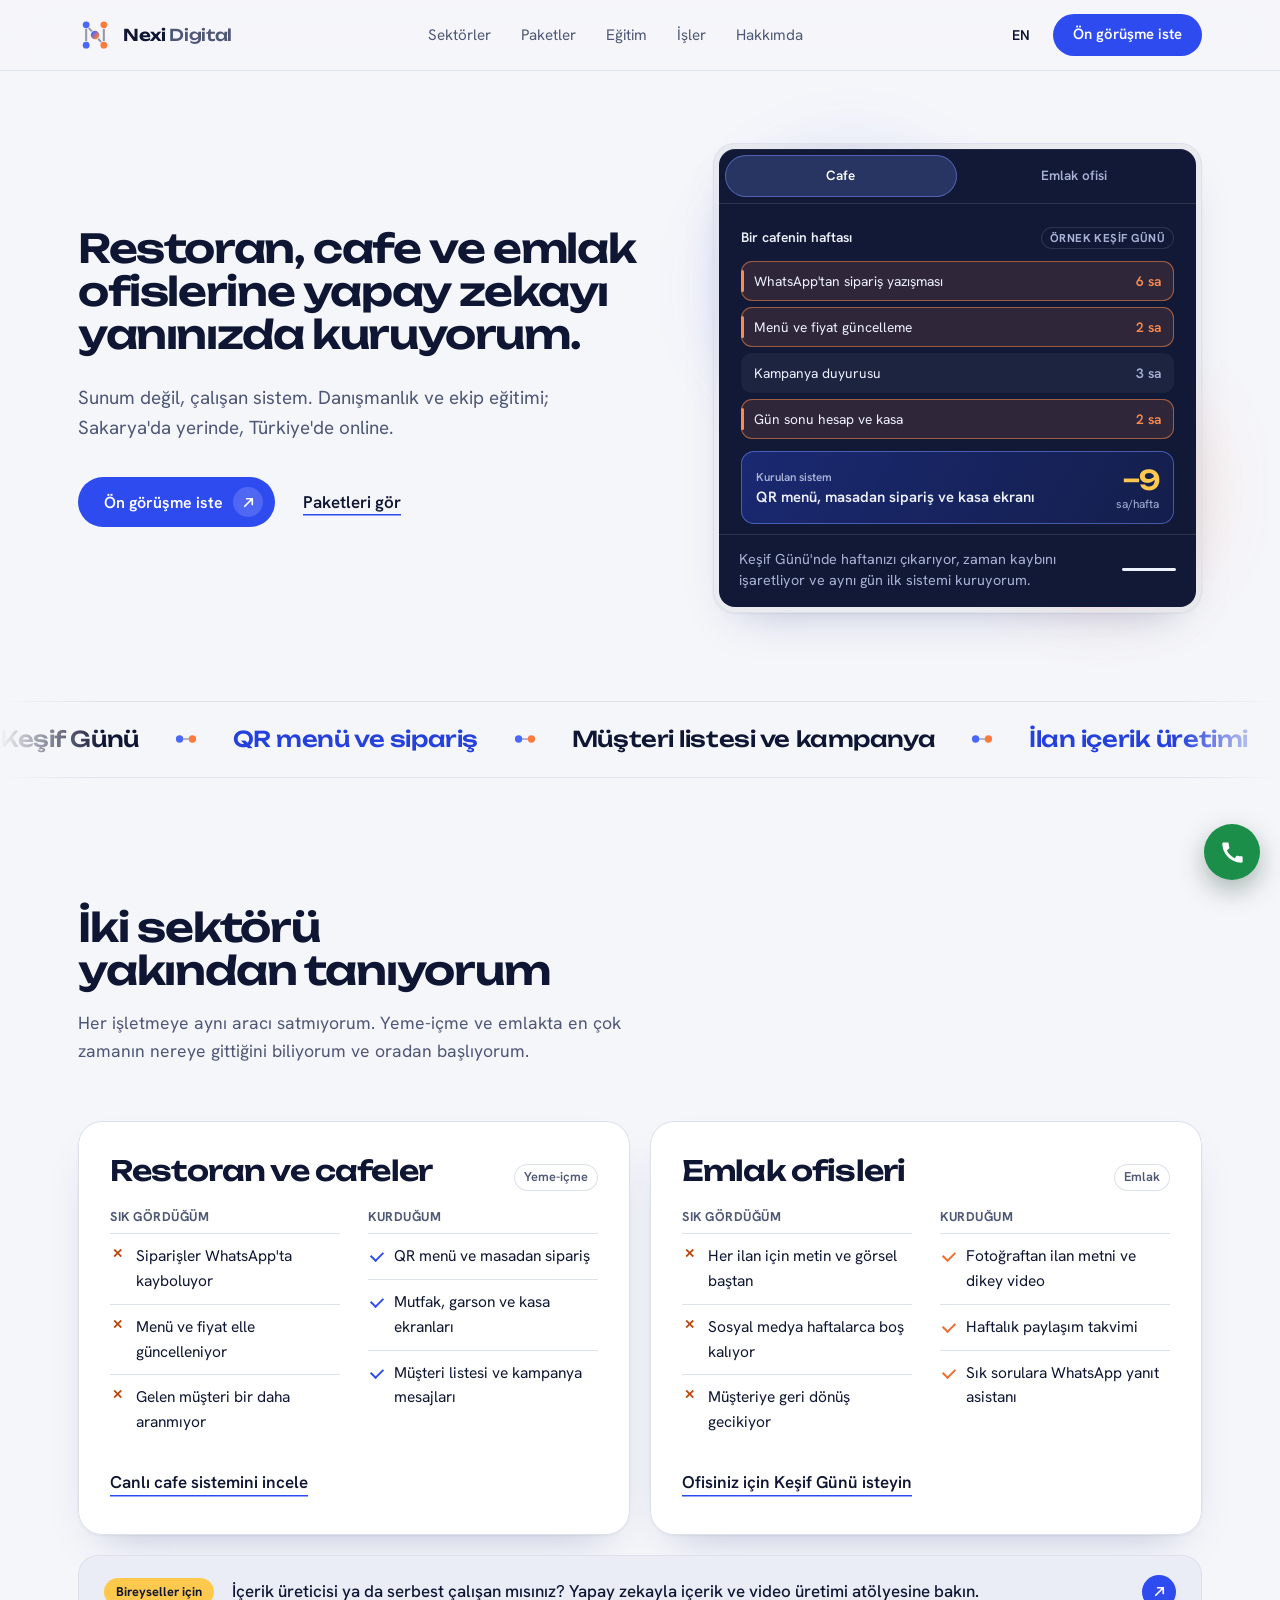
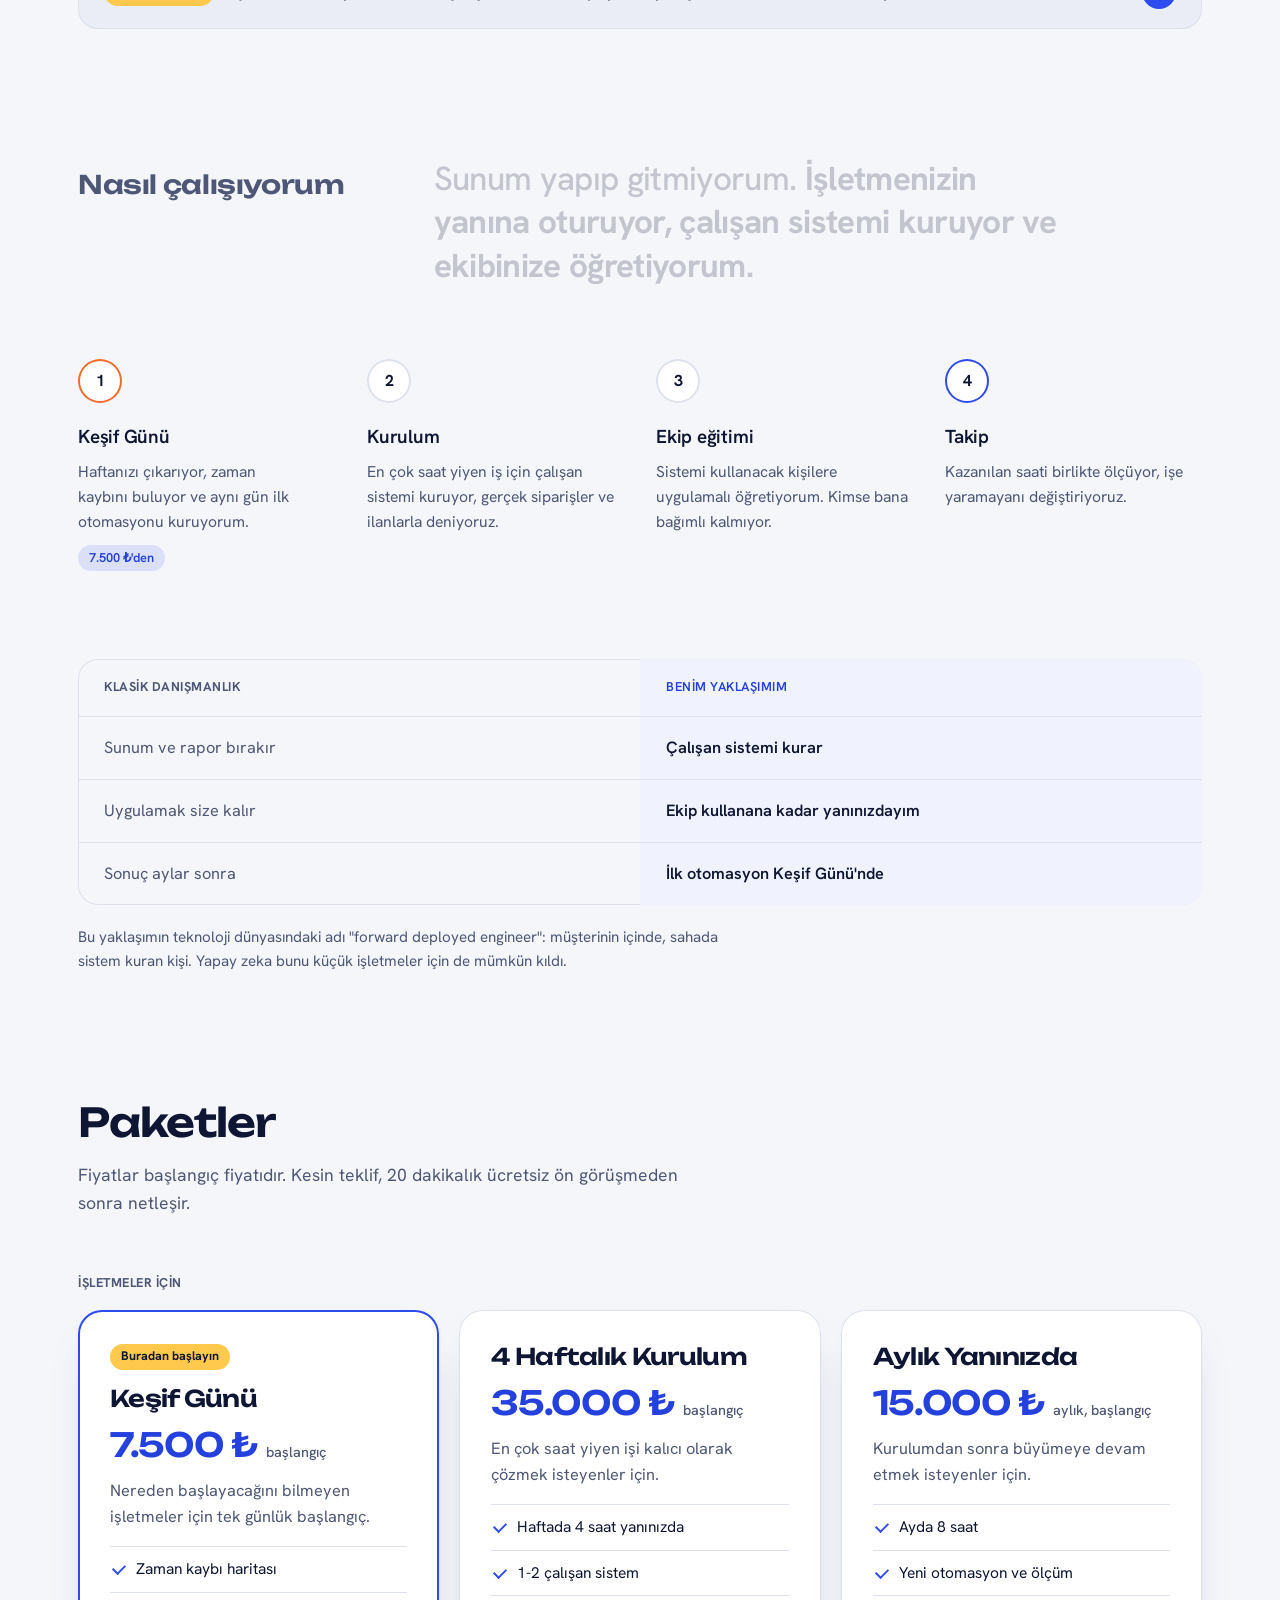
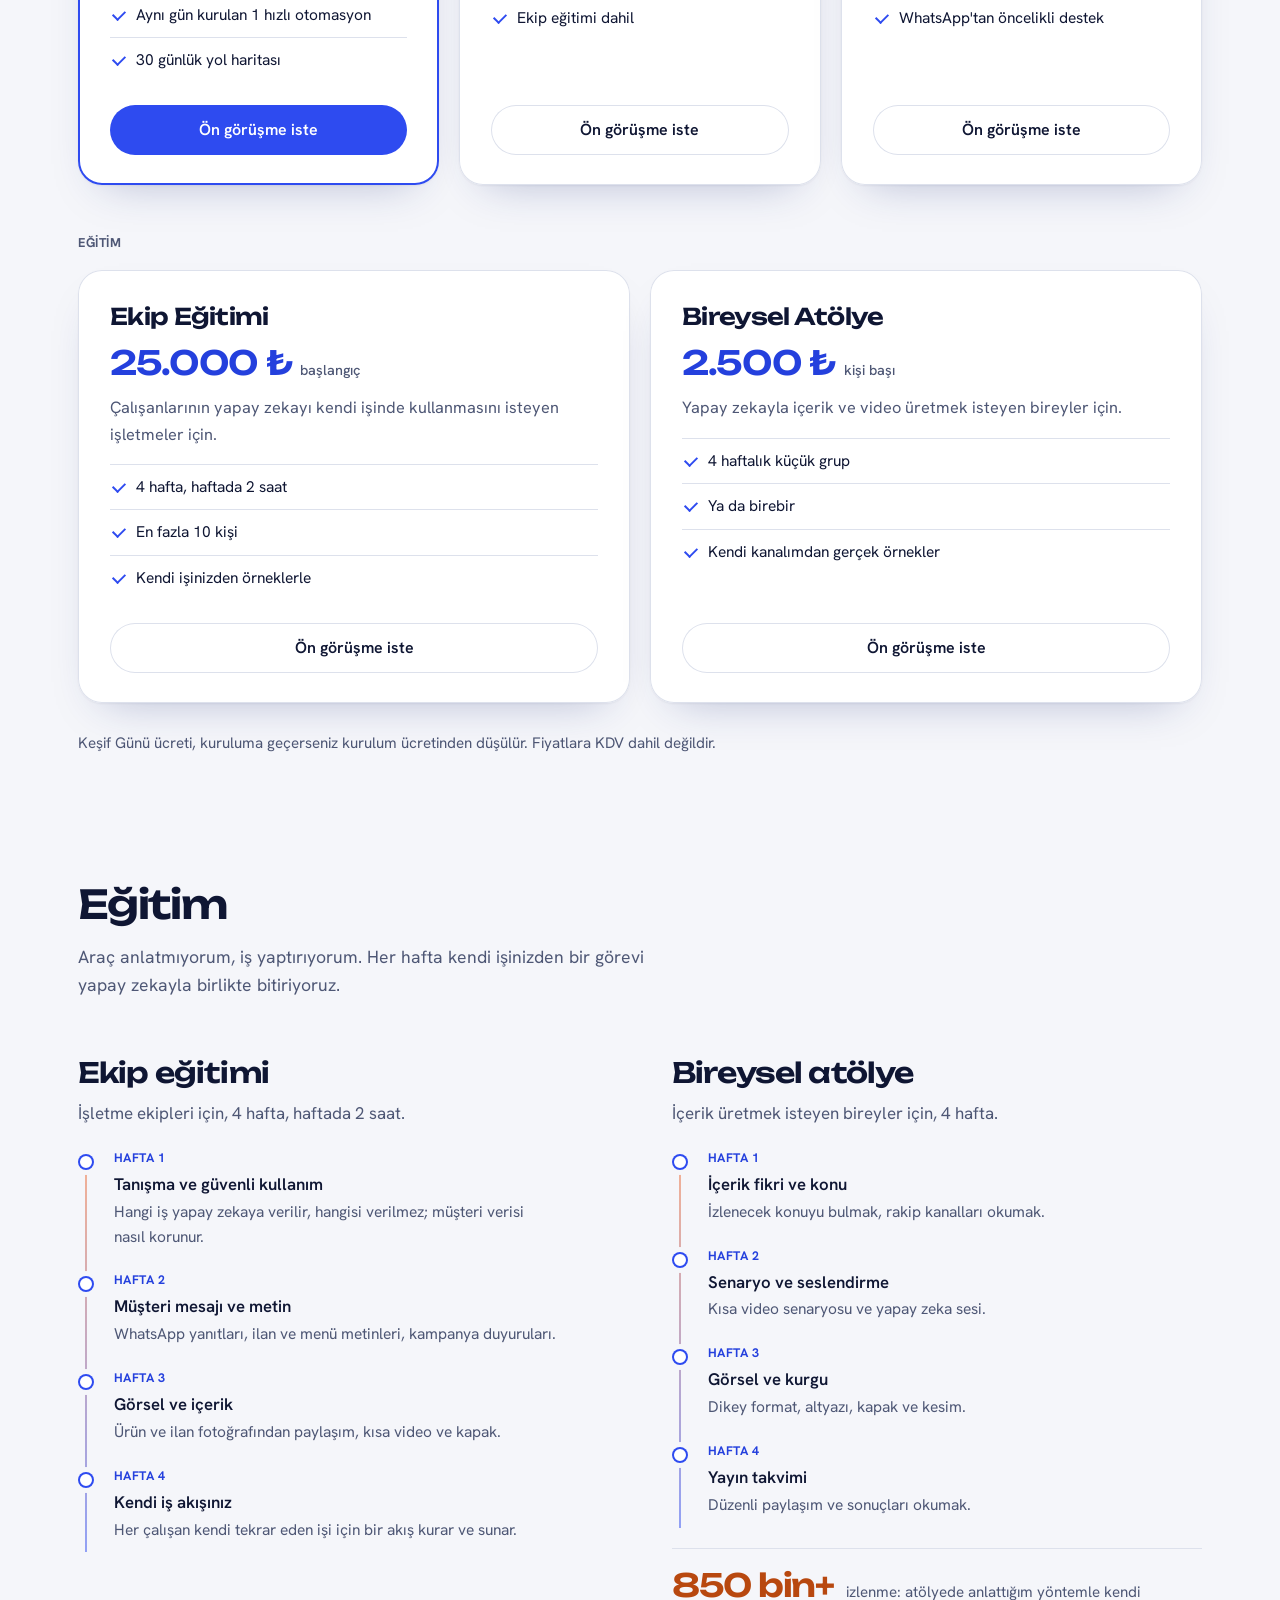
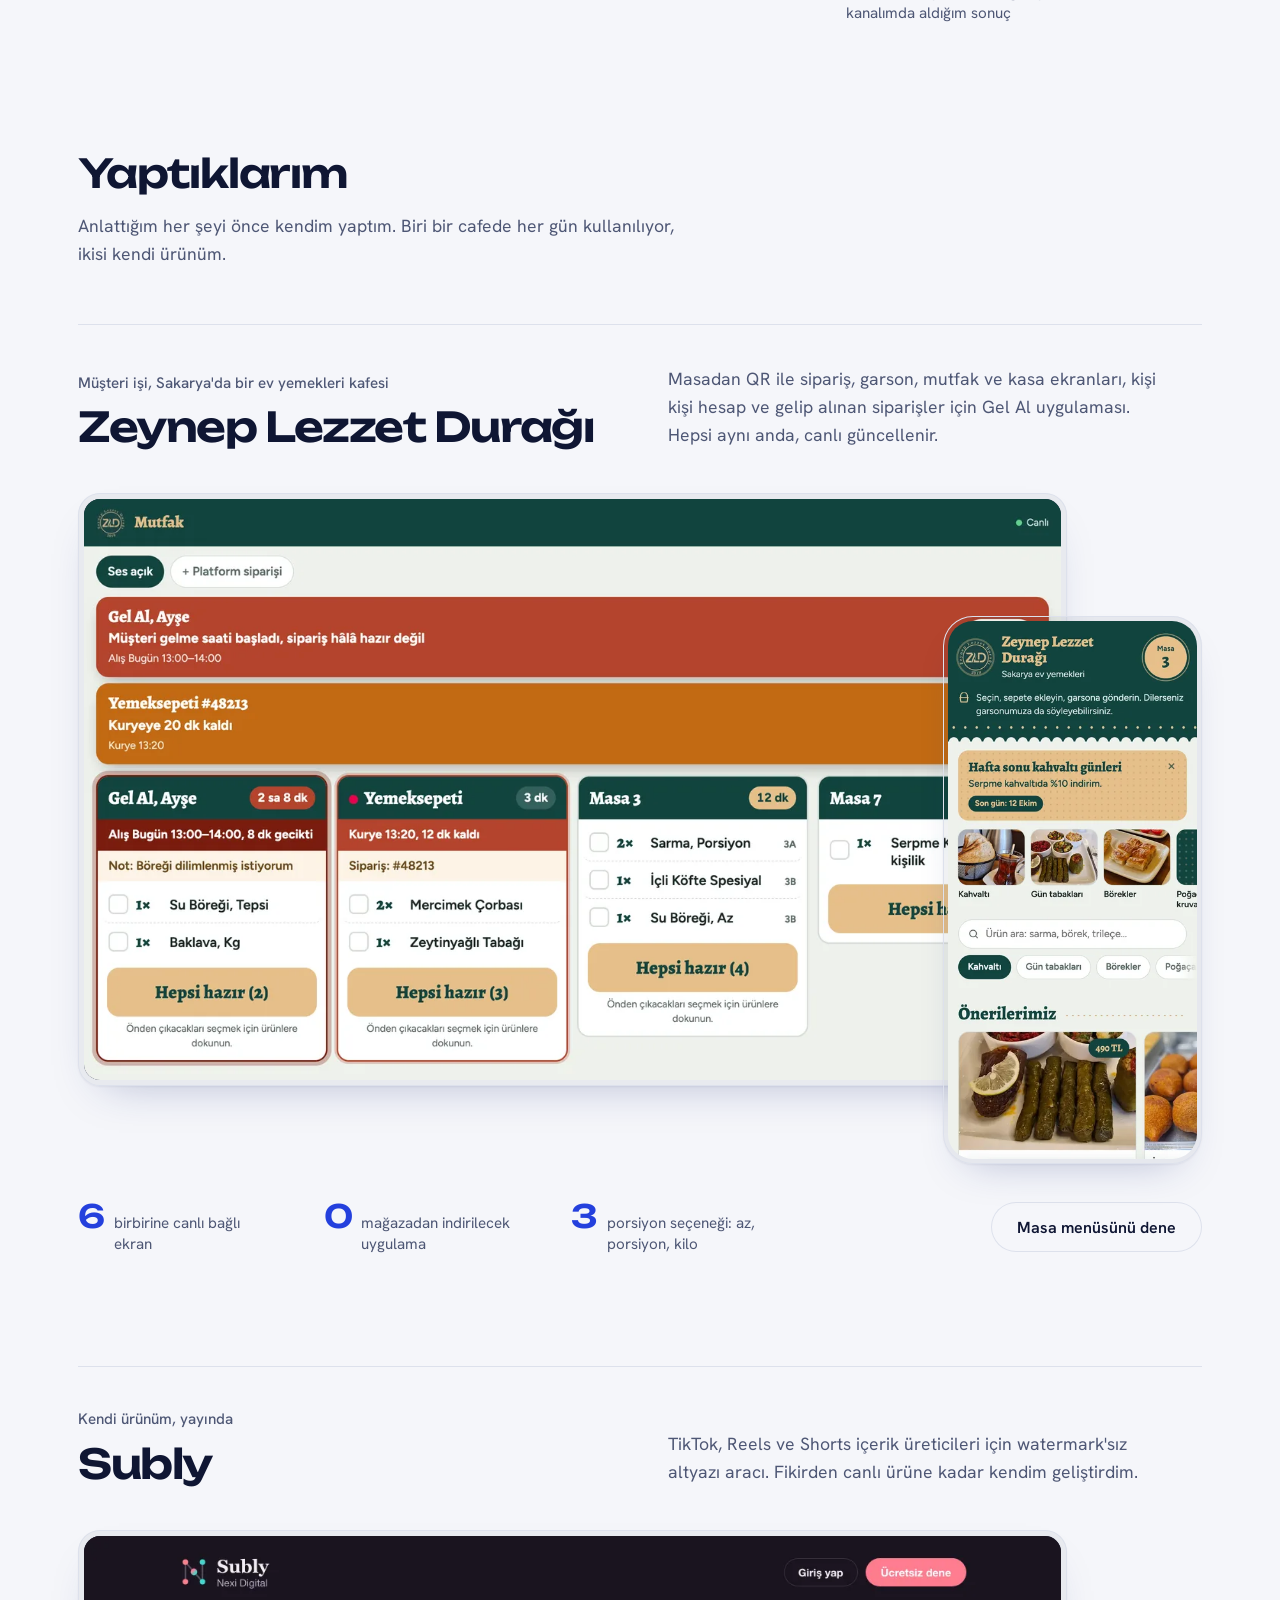
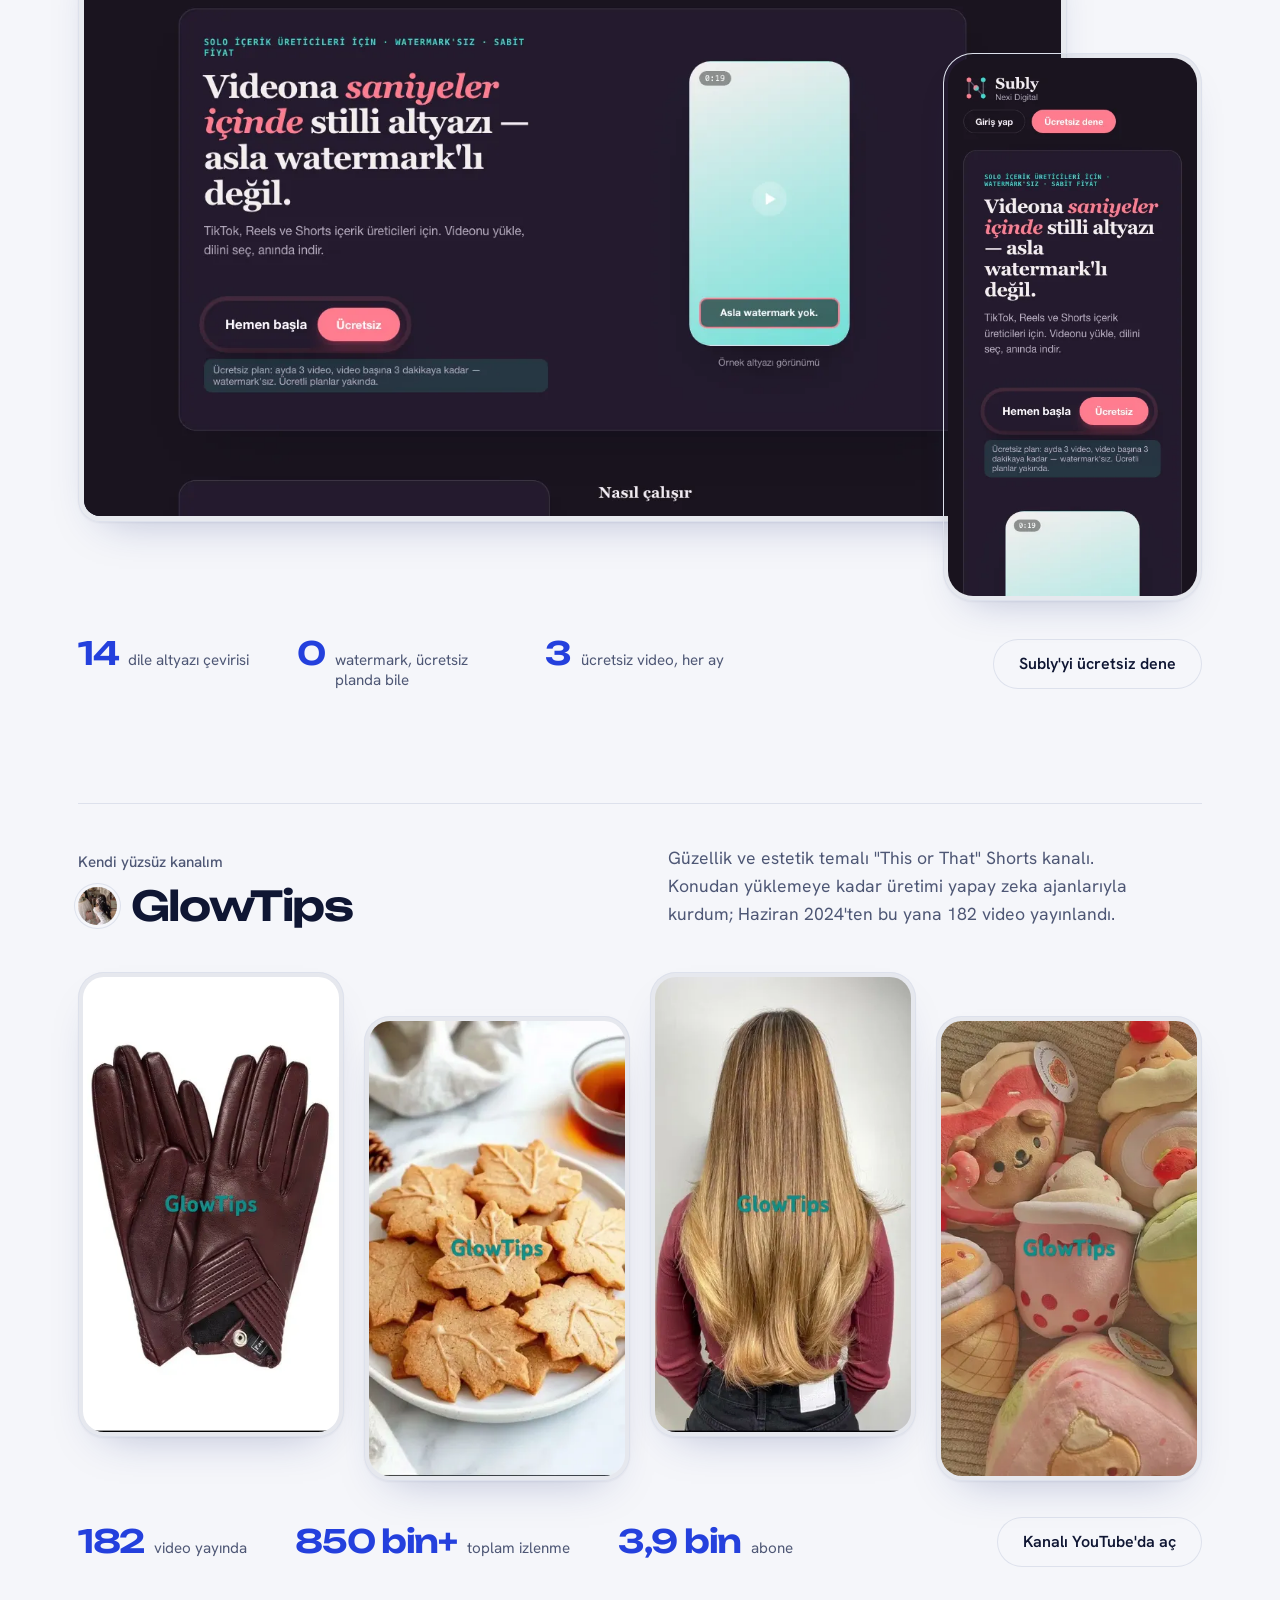
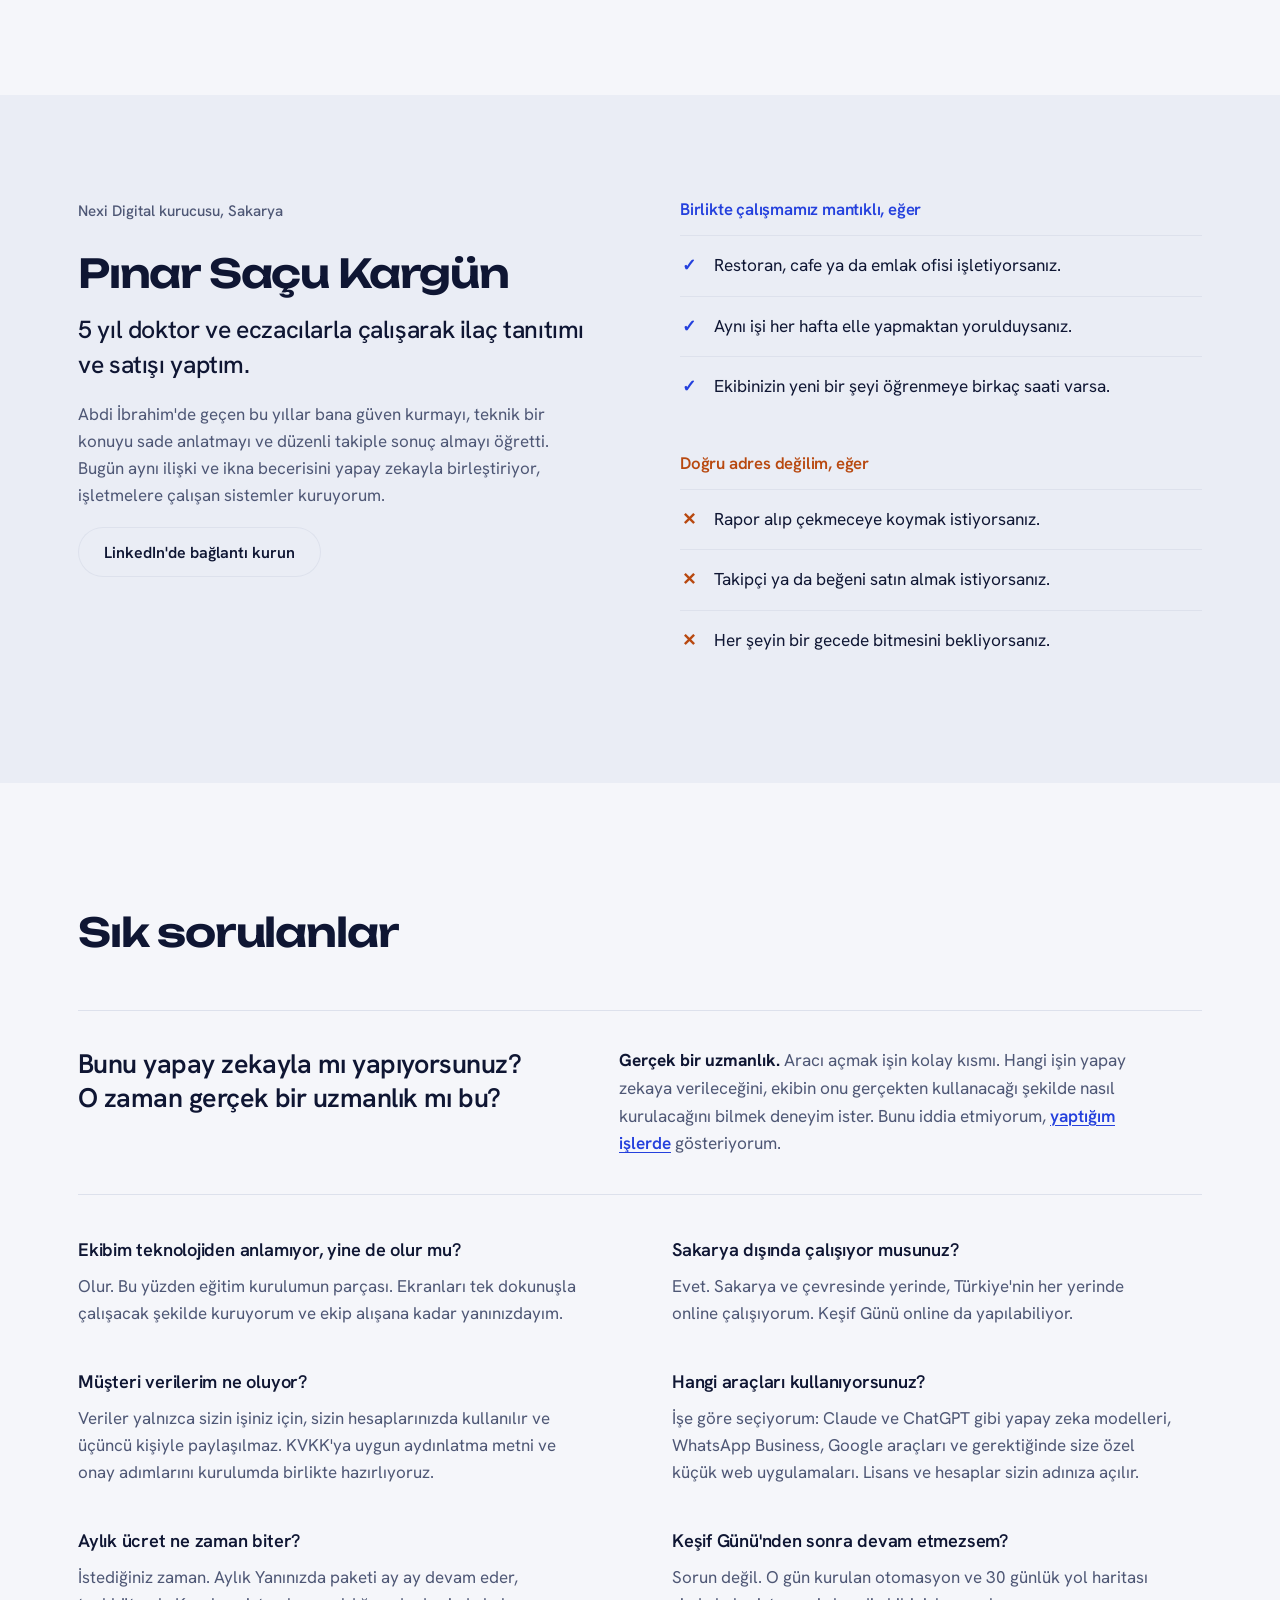
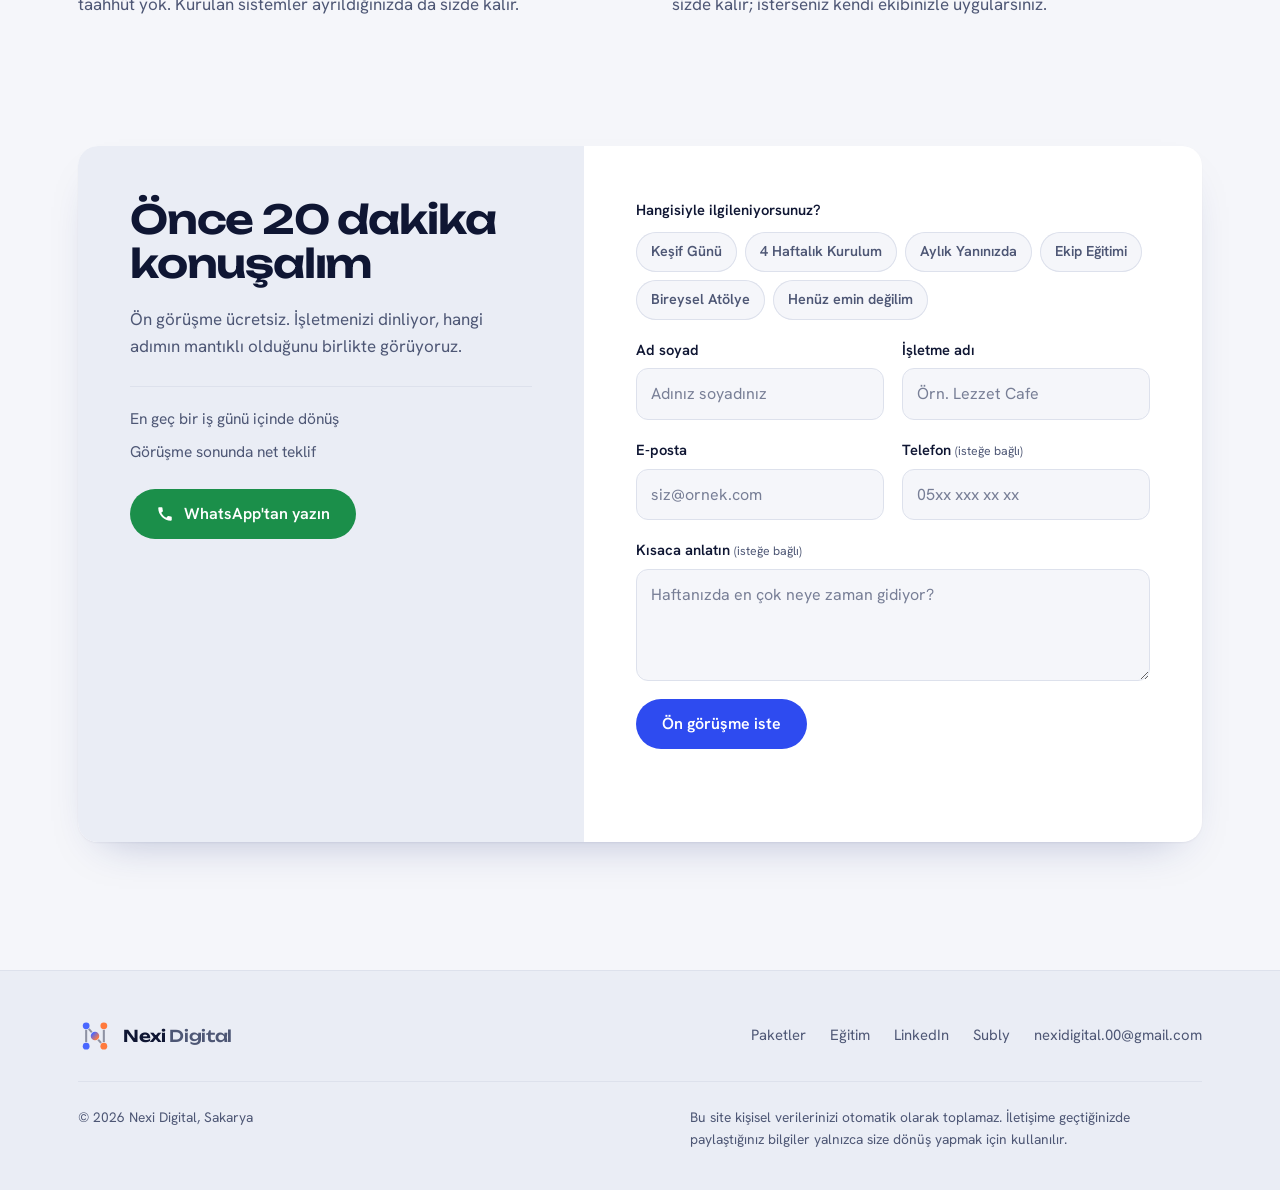
==== commit a2c03a3e: "feat: reposition site for consulting and training Co-Authored-By: Claude Opus 5.5 <noreply@anthropic" ====
--- a/index.html
+++ b/index.html
@@ -3,14 +3,14 @@
 <head>
 <meta charset="utf-8">
 <meta name="viewport" content="width=device-width, initial-scale=1">
-<title>Nexi Digital | YouTube otomasyonu, sosyal medya, site ve müşteri pazarlaması</title>
-<meta name="description" content="Yapay zeka ajanlarıyla YouTube videoları ve sosyal medya içerikleri üretiyor, şirketlere site ve uygulama tasarlıyor, müşteri kampanyaları kuruyorum. İlk görüşme ücretsiz.">
+<title>Nexi Digital | Restoran, cafe ve emlak ofisleri için yapay zeka danışmanlığı ve eğitimi</title>
+<meta name="description" content="Restoran, cafe ve emlak ofislerinin yanında çalışan yapay zeka sistemleri kuruyor, ekiplerine kullanmayı öğretiyorum. Keşif Günü 7.500 ₺'den. Sakarya'da yerinde, Türkiye'de online.">
 <meta name="theme-color" content="#F5F6FA" media="(prefers-color-scheme: light)">
 <meta name="theme-color" content="#0B1024" media="(prefers-color-scheme: dark)">
 <meta property="og:type" content="website">
 <meta property="og:site_name" content="Nexi Digital">
-<meta property="og:title" content="Nexi Digital: Videonu, siteni ve müşterini ajanlarla büyütüyorum">
-<meta property="og:description" content="Yapay zeka ajanlarıyla YouTube videoları ve sosyal medya içerikleri üretiyor, şirketlere site ve uygulama tasarlıyor, müşteri kampanyaları kuruyorum. İlk görüşme ücretsiz.">
+<meta property="og:title" content="Nexi Digital: Yapay zekayı işletmenizin yanında kuruyorum">
+<meta property="og:description" content="Restoran, cafe ve emlak ofislerinin yanında çalışan yapay zeka sistemleri kuruyor, ekiplerine kullanmayı öğretiyorum. Keşif Günü 7.500 ₺'den. Sakarya'da yerinde, Türkiye'de online.">
 <meta property="og:url" content="https://nexidigitalai.com/">
 <meta property="og:image" content="https://nexidigitalai.com/img/og-tr.png">
 <meta property="og:image:width" content="1200">
@@ -154,8 +154,8 @@
 
   /* ---------- Hero: headline left, the live customer network right ---------- */
   .hero { position: relative; padding-top: 72px; }
-  .heroGrid { display: grid; grid-template-columns: minmax(0, 1.1fr) minmax(0, 1fr); gap: 48px; align-items: center; }
-  .hero h1 { font-size: clamp(2.1rem, 3.6vw, 3.2rem); line-height: 1.06; letter-spacing: -0.035em; }
+  .heroGrid { display: grid; grid-template-columns: minmax(0, 1.2fr) minmax(0, 1fr); gap: 48px; align-items: center; }
+  .hero h1 { font-size: clamp(2rem, 3.1vw, 2.75rem); line-height: 1.08; letter-spacing: -0.035em; }
   .hero h1 .w { display: inline-block; }
   .heroLede { color: var(--ink-soft); font-size: 1.18rem; max-width: 44ch; margin-top: 26px; }
   .heroLede strong { color: var(--ink); font-weight: 600; }
@@ -182,43 +182,6 @@
   /* Screen frame (double bezel) */
   .bezel { padding: 6px; border-radius: 22px; background: color-mix(in srgb, var(--ink) 5%, transparent); box-shadow: inset 0 0 0 1px var(--line), var(--shadow); }
   .bezel > .core { border-radius: 16px; overflow: hidden; background: var(--scr-2); box-shadow: inset 0 1px 0 rgba(255, 255, 255, 0.06); }
-
-  /* Network panel */
-  .viz { margin: 0; color: var(--scr-text); }
-  .vizHead { display: flex; justify-content: space-between; align-items: center; gap: 12px; padding: 15px 20px; border-bottom: 1px solid var(--scr-line); font-size: 0.87rem; }
-  .vizHead strong { font-weight: 600; }
-  .vizHead span { color: var(--scr-soft); }
-  .vizCanvas svg { width: 100%; height: auto; }
-  .vn circle { fill: var(--c); }
-  .vn, .vl, .vh { transition: opacity 0.3s var(--ease); }
-  .vl { stroke: var(--c); stroke-width: 1.2; opacity: 0.38; }
-  .vh circle.core { fill: var(--c); stroke: var(--scr-2); stroke-width: 5; paint-order: stroke; }
-  .vh circle.halo { fill: none; stroke: var(--c); stroke-opacity: 0.35; stroke-width: 1.2; }
-  .vh text { font-family: var(--font); fill: var(--scr-text); font-size: 15px; font-weight: 600; }
-  .vh text.sub { fill: var(--scr-soft); font-size: 13px; font-weight: 400; }
-  .viz.picked g[data-seg]:not(.on) { opacity: 0.22; }
-  .viz.picked .vl.on { opacity: 0.75; }
-  .viz.picked .vl:not(.on) { opacity: 0.08; }
-  .seg-kayip { --c: var(--tang-glow); }
-  .seg-sadik { --c: var(--blue-glow); }
-  .seg-yeni { --c: var(--sun); }
-  .vizFoot { border-top: 1px solid var(--scr-line); padding: 16px 20px 20px; display: grid; gap: 14px; }
-  .segTabs { display: flex; flex-wrap: wrap; gap: 8px; }
-  .segTab {
-    display: inline-flex; align-items: center; gap: 9px; min-height: 40px; padding: 0 15px; border-radius: 999px; border: 0; cursor: pointer;
-    font: inherit; font-size: 0.9rem; font-weight: 500; color: var(--scr-soft); background: transparent; box-shadow: inset 0 0 0 1px var(--scr-line);
-    transition: color 0.25s var(--ease), box-shadow 0.25s var(--ease), background-color 0.25s var(--ease), transform 0.25s var(--ease);
-  }
-  .segTab:active { transform: scale(0.97); }
-  .segTab i { width: 9px; height: 9px; border-radius: 50%; background: var(--c); }
-  .segTab:hover { color: var(--scr-text); box-shadow: inset 0 0 0 1px rgba(243, 239, 246, 0.3); }
-  .segTab[aria-pressed="true"] { color: var(--scr-text); background: rgba(243, 239, 246, 0.08); box-shadow: inset 0 0 0 1px var(--c); }
-  .msg { display: grid; grid-template-columns: auto 1fr; gap: 4px 14px; align-items: start; background: rgba(243, 239, 246, 0.05); border-radius: 12px; padding: 14px 16px; min-height: 104px; }
-  .msgCh { grid-row: span 2; font-size: 0.74rem; font-weight: 600; color: var(--scr); background: var(--c); border-radius: 999px; padding: 3px 9px; margin-top: 2px; }
-  .msgTo { font-size: 0.82rem; color: var(--scr-soft); }
-  .msgText { font-size: 0.95rem; line-height: 1.5; }
-  .vp circle { fill: var(--c); }
-  .vring { fill: none; stroke: var(--c); stroke-width: 1.5; }
 
   /* ---------- Work ---------- */
   .workTitle { margin-bottom: 44px; }
@@ -246,9 +209,6 @@
   .short::after { content: ""; position: absolute; left: 50%; top: 50%; width: 48px; height: 48px; margin: -24px 0 0 -24px; border-radius: 50%; background: rgba(7, 11, 28, 0.55) url("data:image/svg+xml,%3Csvg xmlns='http://www.w3.org/2000/svg' viewBox='0 0 24 24'%3E%3Cpath d='M9 7l8 5-8 5z' fill='%23fff'/%3E%3C/svg%3E") center / 22px no-repeat; opacity: 0; transform: scale(0.7); transition: opacity 0.3s var(--ease), transform 0.4s var(--spring); }
   .short:hover { transform: translateY(-8px) rotate(-1.5deg); box-shadow: inset 0 0 0 1px var(--line), 0 30px 60px -28px rgba(46, 75, 240, 0.5); }
   .short:hover::after { opacity: 1; transform: none; }
-  .workCase { display: grid; grid-template-columns: minmax(0, 1.05fr) minmax(0, 1fr); gap: 64px; align-items: center; }
-  .caseBody { display: grid; gap: 18px; justify-items: start; }
-  .caseBody .stats { width: 100%; margin: 8px 0 4px; }
 
   /* ---------- What I do ---------- */
   .what { display: grid; grid-template-columns: minmax(0, 0.55fr) minmax(0, 1.45fr); gap: 32px 64px; margin-bottom: 72px; align-items: start; }
@@ -258,7 +218,6 @@
 
   /* ---------- Fit ---------- */
   .band { background: var(--bg-2); margin-top: 128px; padding: 104px 0 112px; }
-  .band h2 { max-width: 20ch; margin-bottom: 48px; }
   .fit { display: grid; grid-template-columns: repeat(2, minmax(0, 1fr)); gap: 40px 72px; }
   .fit h3 { font-size: 1.05rem; margin-bottom: 14px; }
   .fitYes { color: var(--blue-text); }
@@ -282,17 +241,6 @@
   .steps li:last-child::before { box-shadow: inset 0 0 0 2px var(--blue), 0 0 0 6px var(--bg); }
   .steps p { color: var(--ink-soft); font-size: 0.98rem; }
   .stepTag { justify-self: start; font-size: 0.8rem; font-weight: 600; color: var(--blue-text); background: color-mix(in srgb, var(--blue) 13%, transparent); padding: 3px 11px; border-radius: 999px; }
-
-  /* ---------- Stats ---------- */
-  .stats { display: grid; grid-template-columns: repeat(2, minmax(0, 1fr)); }
-  .stat { padding: 20px 0; border-top: 1px solid var(--line); }
-  .stat:nth-child(odd) { padding-right: 24px; }
-  .stat b { display: block; font-family: var(--display); font-size: clamp(1.9rem, 3.2vw, 2.6rem); line-height: 1; font-weight: 600; letter-spacing: -0.04em; }
-  .stat span { display: block; margin-top: 8px; font-size: 0.93rem; color: var(--ink-soft); max-width: 24ch; }
-  .stat.c b { color: var(--tang-text); }
-  .stat.t b { color: var(--blue-text); }
-
-
 
   /* ---------- Scroll progress ---------- */
   .progress { position: absolute; left: 0; right: 0; bottom: -1px; height: 2px; background: linear-gradient(90deg, var(--blue), var(--tang)); transform-origin: left; transform: scaleX(0); }
@@ -365,10 +313,7 @@
     background: var(--surface); box-shadow: var(--shadow), inset 0 0 0 1px var(--line);
     transition: transform 0.5s var(--ease), box-shadow 0.5s var(--ease);
   }
-  .svc-video { grid-column: span 7; }
-  .svc-social { grid-column: span 5; --accent: var(--tang); }
-  .svc-site { grid-column: span 5; --accent: var(--tang); }
-  .svc-crm { grid-column: span 7; }
+  .svc-estate { --accent: var(--tang); }
   .svc::before {
     content: ""; position: absolute; inset: 0; z-index: -1; opacity: 0; transition: opacity 0.4s var(--ease);
     background: radial-gradient(360px circle at var(--mx, 50%) var(--my, 0%), color-mix(in srgb, var(--accent) 16%, transparent), transparent 70%);
@@ -384,6 +329,66 @@
   .svc li { position: relative; padding: 10px 0 10px 26px; border-top: 1px solid var(--line); font-size: 0.97rem; }
   .svc li::before { content: ""; position: absolute; left: 3px; top: 17px; width: 10px; height: 6px; border-left: 2px solid var(--accent); border-bottom: 2px solid var(--accent); transform: rotate(-45deg); }
   .svc .textLink { justify-self: start; }
+
+  .secCols { display: grid; grid-template-columns: repeat(2, minmax(0, 1fr)); gap: 8px 28px; }
+  .listLabel { font-size: 0.8rem; font-weight: 700; letter-spacing: 0.04em; text-transform: uppercase; color: var(--ink-soft); margin-bottom: 6px; }
+  .svc ul.probs li::before { content: "\2715"; border: 0; transform: none; width: auto; height: auto; left: 2px; top: 10px; font-size: 0.8rem; font-weight: 700; color: var(--tang-text); }
+  .indiv {
+    display: flex; align-items: center; gap: 18px; margin-top: 20px; padding: 20px 26px; border-radius: 20px; text-decoration: none;
+    background: var(--bg-2); box-shadow: inset 0 0 0 1px var(--line); transition: box-shadow 0.3s var(--ease), transform 0.3s var(--ease);
+  }
+  .indiv:hover { box-shadow: inset 0 0 0 1px var(--blue); transform: translateY(-2px); }
+  .indivTag { flex: none; font-size: 0.8rem; font-weight: 700; color: #0F1633; background: var(--sun); padding: 4px 12px; border-radius: 999px; }
+  .indivText { flex: 1; font-weight: 500; }
+  .indiv .arr { flex: none; width: 34px; height: 34px; border-radius: 50%; display: grid; place-items: center; background: var(--blue); color: #fff; transition: transform 0.4s var(--spring), background-color 0.3s var(--ease); }
+  .indiv .arr svg { width: 15px; height: 15px; }
+  .indiv:hover .arr { transform: translate(3px, -1px); background: var(--tang); }
+
+  /* ---------- Classic consultant vs. me ---------- */
+  .compare { margin-top: 88px; border-radius: 20px; overflow: hidden; box-shadow: inset 0 0 0 1px var(--line); }
+  .cmpRow { display: grid; grid-template-columns: repeat(2, minmax(0, 1fr)); }
+  .cmpRow span { padding: 18px 26px; border-top: 1px solid var(--line); font-size: 1.02rem; }
+  .cmpRow span:first-child { color: var(--ink-soft); }
+  .cmpRow span:last-child { background: color-mix(in srgb, var(--blue) 7%, var(--surface)); font-weight: 600; }
+  .cmpHead span { border-top: 0; font-size: 0.8rem; font-weight: 700; letter-spacing: 0.04em; text-transform: uppercase; }
+  .cmpHead span:last-child { color: var(--blue-text); }
+  .fdeNote { margin-top: 20px; color: var(--ink-soft); font-size: 0.95rem; max-width: 72ch; }
+
+  /* ---------- Packages ---------- */
+  .packGroup { font-size: 0.8rem; font-weight: 700; letter-spacing: 0.04em; text-transform: uppercase; color: var(--ink-soft); margin: 0 0 16px; }
+  .packs { display: grid; grid-template-columns: repeat(3, minmax(0, 1fr)); gap: 20px; margin-bottom: 48px; }
+  .packs2 { grid-template-columns: repeat(2, minmax(0, 1fr)); }
+  .pack { grid-column: auto; grid-template-rows: auto auto auto 1fr auto; }
+  .pack h3 { font-size: clamp(1.2rem, 1.8vw, 1.45rem); }
+  .packBadge { justify-self: start; font-size: 0.78rem; font-weight: 700; color: #0F1633; background: var(--sun); padding: 3px 11px; border-radius: 999px; }
+  .packStart { box-shadow: var(--shadow), inset 0 0 0 2px var(--blue); }
+  .price { font-family: var(--display); font-size: clamp(1.7rem, 2.6vw, 2.2rem); font-weight: 600; letter-spacing: -0.04em; line-height: 1; color: var(--blue-text); display: flex; align-items: baseline; gap: 8px; flex-wrap: wrap; }
+  .price small { font-family: var(--font); font-size: 0.9rem; font-weight: 500; letter-spacing: 0; color: var(--ink-soft); }
+  .pack .btn { justify-self: stretch; margin-top: 6px; }
+  .packNote { margin-top: -20px; color: var(--ink-soft); font-size: 0.95rem; }
+
+  /* ---------- Education ---------- */
+  .edu { display: grid; grid-template-columns: repeat(2, minmax(0, 1fr)); gap: 24px 64px; }
+  .eduCol h3 { font-family: var(--display); font-size: clamp(1.35rem, 2.2vw, 1.75rem); font-weight: 600; letter-spacing: -0.03em; }
+  .eduFor { color: var(--ink-soft); margin: 8px 0 22px; }
+  .weeks { list-style: none; margin: 0; padding: 0; position: relative; }
+  .weeks::before { content: ""; position: absolute; left: 7px; top: 12px; bottom: 12px; width: 2px; background: linear-gradient(var(--tang), var(--blue)); opacity: 0.5; }
+  .weeks li { position: relative; padding: 0 0 22px 36px; display: grid; gap: 2px; }
+  .weeks li::before { content: ""; position: absolute; left: 0; top: 5px; width: 16px; height: 16px; border-radius: 50%; background: var(--surface); box-shadow: inset 0 0 0 2px var(--blue), 0 0 0 5px var(--bg); }
+  .weeks span { font-size: 0.78rem; font-weight: 700; letter-spacing: 0.04em; text-transform: uppercase; color: var(--blue-text); }
+  .weeks b { font-weight: 600; font-size: 1.05rem; }
+  .weeks p { color: var(--ink-soft); font-size: 0.97rem; }
+  .eduProof { display: flex; align-items: baseline; gap: 12px; margin-top: 8px; padding-top: 20px; border-top: 1px solid var(--line); }
+  .eduProof b { font-family: var(--display); font-size: 2rem; font-weight: 600; letter-spacing: -0.04em; line-height: 1; color: var(--tang-text); }
+  .eduProof span { color: var(--ink-soft); font-size: 0.95rem; max-width: 34ch; line-height: 1.4; }
+
+  /* ---------- About ---------- */
+  .about { display: grid; grid-template-columns: minmax(0, 1fr) minmax(0, 1fr); gap: 48px 80px; align-items: start; }
+  .aboutText { display: grid; gap: 18px; justify-items: start; }
+  .aboutText h2 { margin: 0; max-width: none; }
+  .aboutBig { font-size: clamp(1.25rem, 2vw, 1.55rem); line-height: 1.4; letter-spacing: -0.015em; font-weight: 500; }
+  .aboutP { color: var(--ink-soft); max-width: 52ch; }
+  .about .fit { grid-template-columns: minmax(0, 1fr); gap: 36px; }
 
   /* ---------- Service picker in the form ---------- */
   .pick { border: 0; margin: 0; padding: 0; display: flex; flex-wrap: wrap; gap: 8px; }
@@ -455,10 +460,10 @@
      so browsers without animation-timeline simply show the final state. */
   @media (prefers-reduced-motion: no-preference) {
     @supports (animation-timeline: view()) {
-      .rv, .steps li, .svc, .faq > div, .fitList li, .stat, .facts li, .short { animation: rise linear both; animation-timeline: view(); animation-range: entry 5% entry 75%; }
-      .steps li:nth-child(2), .short:nth-child(2), .svc:nth-child(2), .fitList li:nth-child(2), .stat:nth-child(2), .facts li:nth-child(2) { animation-range: entry 12% entry 85%; }
-      .steps li:nth-child(3), .short:nth-child(3), .svc:nth-child(3), .fitList li:nth-child(3), .stat:nth-child(3), .facts li:nth-child(3) { animation-range: entry 19% entry 95%; }
-      .steps li:nth-child(4), .stat:nth-child(4) { animation-range: entry 26% cover 40%; }
+      .rv, .steps li, .svc, .faq > div, .fitList li, .weeks li, .facts li, .short { animation: rise linear both; animation-timeline: view(); animation-range: entry 5% entry 75%; }
+      .steps li:nth-child(2), .short:nth-child(2), .svc:nth-child(2), .fitList li:nth-child(2), .weeks li:nth-child(2), .facts li:nth-child(2) { animation-range: entry 12% entry 85%; }
+      .steps li:nth-child(3), .short:nth-child(3), .svc:nth-child(3), .fitList li:nth-child(3), .weeks li:nth-child(3), .facts li:nth-child(3) { animation-range: entry 19% entry 95%; }
+      .steps li:nth-child(4), .weeks li:nth-child(4) { animation-range: entry 26% cover 40%; }
       .shots .bezel { animation: tilt linear both; animation-timeline: view(); animation-range: entry 0% cover 50%; }
       .shotPhone { animation: phoneIn linear both; animation-timeline: view(); animation-range: entry 10% cover 55%; }
       .steps::before { animation: draw linear both; animation-timeline: view(); animation-range: entry 30% cover 45%; }
@@ -513,7 +518,7 @@
   @keyframes nodeBreath { 0%, 60%, 100% { transform: scale(1); } 25% { transform: scale(1.12); } }
   @media (prefers-reduced-motion: reduce) {
     html { scroll-behavior: auto; }
-    .btn, .segTab, .waFloat, .vn, .vl, .vh, .textLink, .navLinks a, .short, .short::after, .btn .arr { transition: none !important; }
+    .btn, .indiv, .indiv .arr, .waFloat, .textLink, .navLinks a, .short, .short::after, .btn .arr { transition: none !important; }
     .tickTrack, .live::before, .logo .mk-c, .logo .mk-t, .scene *, .scene.on { animation: none !important; }
     .tabInk, .svc, .pick span { transition: none !important; }
     .tickTrack { flex-wrap: wrap; width: auto; }
@@ -524,9 +529,10 @@
 
   /* ---------- Responsive ---------- */
   @media (max-width: 1020px) {
-    .heroGrid, .workHead, .workCase, .what, .faqLead, .contact { grid-template-columns: minmax(0, 1fr); }
-    .workCase { gap: 44px; }
-    .svc, .svc-video, .svc-social, .svc-site, .svc-crm { grid-column: span 12; }
+    .heroGrid, .workHead, .what, .faqLead, .contact, .about, .edu { grid-template-columns: minmax(0, 1fr); }
+    .svc { grid-column: span 12; }
+    .packs { grid-template-columns: minmax(0, 1fr); }
+    .edu { gap: 56px; }
     .shorts { grid-template-columns: repeat(2, minmax(0, 1fr)); }
     .heroGrid { gap: 48px; }
     .hero h1 { font-size: clamp(2.2rem, 6.4vw, 3.4rem); max-width: 18ch; }
@@ -544,12 +550,13 @@
     .navLinks.open { display: flex; }
     .navLinks a { padding: 14px 0; font-size: 1.05rem; border-bottom: 1px solid var(--line); }
     .navCta { display: none; }
-    .fit, .faq { grid-template-columns: minmax(0, 1fr); }
+    .faq { grid-template-columns: minmax(0, 1fr); }
     .faq { gap: 32px; }
     .block { padding-top: 96px; }
     .band { margin-top: 96px; padding: 80px 0; }
     .siteFoot { margin-top: 96px; }
     .work + .work { margin-top: 72px; }
+    .compare { margin-top: 64px; }
   }
   @media (max-width: 560px) {
     .wrap { padding-inline: 18px; }
@@ -560,9 +567,6 @@
     .ctaRow { width: 100%; }
     .ctaRow .btn { flex: 1 1 100%; }
     .navLinks { padding: 8px 18px 20px; }
-    .vizHead, .vizFoot { padding-left: 16px; padding-right: 16px; }
-    .vh text { font-size: 21px; }
-    .vh text.sub { font-size: 18px; }
     .shots { padding-right: 16%; }
     .shotPhone { width: 30%; }
     .facts { gap: 16px 28px; }
@@ -575,6 +579,12 @@
     .kHead em { font-size: 0.64rem; padding: 2px 7px; }
     .scene { padding: 16px; }
     .svc { padding: 28px 22px 24px; }
+    .secCols { grid-template-columns: minmax(0, 1fr); }
+    .cmpRow span { padding: 14px; font-size: 0.92rem; }
+    .cmpHead span { font-size: 0.7rem; }
+    .indiv { flex-wrap: wrap; padding: 18px; gap: 12px; }
+    .indivText { flex-basis: 100%; order: 3; }
+    .indiv .arr { margin-left: auto; }
   }
 </style>
 </head>
@@ -589,10 +599,11 @@
       <span class="word">Nexi <span>Digital</span></span>
     </a>
     <nav class="navLinks" id="navLinks" aria-label="Ana menü">
-      <a href="#hizmetler">Hizmetler</a>
+      <a href="#hizmetler">Sektörler</a>
+      <a href="#paketler">Paketler</a>
+      <a href="#egitim">Eğitim</a>
       <a href="#isler">İşler</a>
-      <a href="#nasil">Nasıl çalışıyorum</a>
-      <a href="#sss">SSS</a>
+      <a href="#hakkimda">Hakkımda</a>
     </nav>
     <div class="navEnd">
       <a class="lang" href="en.html" hreflang="en" lang="en" aria-label="English version">EN</a>
@@ -608,11 +619,11 @@
   <section class="hero" aria-labelledby="heroTitle">
     <div class="wrap heroGrid">
       <div class="heroText">
-        <h1 id="heroTitle">Videonu, siteni ve müşterini ajanlarla büyütüyorum.</h1>
-        <p class="heroLede">Ben Pınar. Yapay zeka ajanlarıyla YouTube videoları ve sosyal medya içerikleri üretiyor, şirketlere site ve uygulama tasarlıyor, müşteri listelerinden geri dönüş kampanyaları çıkarıyorum. <strong>İlk görüşme ücretsiz.</strong></p>
+        <h1 id="heroTitle">Restoran, cafe ve emlak ofislerine yapay zekayı yanınızda kuruyorum.</h1>
+        <p class="heroLede">Sunum değil, çalışan sistem. Danışmanlık ve ekip eğitimi; Sakarya'da yerinde, Türkiye'de online.</p>
         <div class="ctaRow">
           <a class="btn btnPrimary" href="#iletisim">Ön görüşme iste<span class="arr" aria-hidden="true"><svg viewBox="0 0 16 16" fill="none" stroke="currentColor" stroke-width="1.8" stroke-linecap="round" stroke-linejoin="round"><path d="M4 12 12 4M6 4h6v6"/></svg></span></a>
-          <a class="textLink" href="#hizmetler">Neler yaptığıma bak</a>
+          <a class="textLink" href="#paketler">Paketleri gör</a>
         </div>
       </div>
 
@@ -664,49 +675,193 @@
       </div>
     </div>
 
-    <div class="ticker" aria-label="Yaptığım işler">
+    <div class="ticker" aria-label="Kurduğum ve öğrettiğim şeyler">
       <div class="tickTrack">
-        <div class="tickSet"><span>YouTube otomasyonu</span><svg viewBox="0 0 24 24" aria-hidden="true"><path d="M6 12h12" stroke="currentColor" stroke-opacity=".3" stroke-width="2"/><circle cx="5" cy="12" r="4" fill="#4A67FF"/><circle cx="19" cy="12" r="4" fill="#FF7A3D"/></svg><span>Yüzsüz kanallar</span><svg viewBox="0 0 24 24" aria-hidden="true"><path d="M6 12h12" stroke="currentColor" stroke-opacity=".3" stroke-width="2"/><circle cx="5" cy="12" r="4" fill="#4A67FF"/><circle cx="19" cy="12" r="4" fill="#FF7A3D"/></svg><span>Reels ve TikTok kurgusu</span><svg viewBox="0 0 24 24" aria-hidden="true"><path d="M6 12h12" stroke="currentColor" stroke-opacity=".3" stroke-width="2"/><circle cx="5" cy="12" r="4" fill="#4A67FF"/><circle cx="19" cy="12" r="4" fill="#FF7A3D"/></svg><span>Altyazı ve çeviri</span><svg viewBox="0 0 24 24" aria-hidden="true"><path d="M6 12h12" stroke="currentColor" stroke-opacity=".3" stroke-width="2"/><circle cx="5" cy="12" r="4" fill="#4A67FF"/><circle cx="19" cy="12" r="4" fill="#FF7A3D"/></svg><span>Web sitesi</span><svg viewBox="0 0 24 24" aria-hidden="true"><path d="M6 12h12" stroke="currentColor" stroke-opacity=".3" stroke-width="2"/><circle cx="5" cy="12" r="4" fill="#4A67FF"/><circle cx="19" cy="12" r="4" fill="#FF7A3D"/></svg><span>Web ve mobil uygulama</span><svg viewBox="0 0 24 24" aria-hidden="true"><path d="M6 12h12" stroke="currentColor" stroke-opacity=".3" stroke-width="2"/><circle cx="5" cy="12" r="4" fill="#4A67FF"/><circle cx="19" cy="12" r="4" fill="#FF7A3D"/></svg><span>Müşteri segmentasyonu</span><svg viewBox="0 0 24 24" aria-hidden="true"><path d="M6 12h12" stroke="currentColor" stroke-opacity=".3" stroke-width="2"/><circle cx="5" cy="12" r="4" fill="#4A67FF"/><circle cx="19" cy="12" r="4" fill="#FF7A3D"/></svg><span>WhatsApp kampanyaları</span><svg viewBox="0 0 24 24" aria-hidden="true"><path d="M6 12h12" stroke="currentColor" stroke-opacity=".3" stroke-width="2"/><circle cx="5" cy="12" r="4" fill="#4A67FF"/><circle cx="19" cy="12" r="4" fill="#FF7A3D"/></svg><span>Yapay zeka ajanları</span><svg viewBox="0 0 24 24" aria-hidden="true"><path d="M6 12h12" stroke="currentColor" stroke-opacity=".3" stroke-width="2"/><circle cx="5" cy="12" r="4" fill="#4A67FF"/><circle cx="19" cy="12" r="4" fill="#FF7A3D"/></svg><span>Subly</span><svg viewBox="0 0 24 24" aria-hidden="true"><path d="M6 12h12" stroke="currentColor" stroke-opacity=".3" stroke-width="2"/><circle cx="5" cy="12" r="4" fill="#4A67FF"/><circle cx="19" cy="12" r="4" fill="#FF7A3D"/></svg></div>
-        <div class="tickSet" aria-hidden="true"><span>YouTube otomasyonu</span><svg viewBox="0 0 24 24" aria-hidden="true"><path d="M6 12h12" stroke="currentColor" stroke-opacity=".3" stroke-width="2"/><circle cx="5" cy="12" r="4" fill="#4A67FF"/><circle cx="19" cy="12" r="4" fill="#FF7A3D"/></svg><span>Yüzsüz kanallar</span><svg viewBox="0 0 24 24" aria-hidden="true"><path d="M6 12h12" stroke="currentColor" stroke-opacity=".3" stroke-width="2"/><circle cx="5" cy="12" r="4" fill="#4A67FF"/><circle cx="19" cy="12" r="4" fill="#FF7A3D"/></svg><span>Reels ve TikTok kurgusu</span><svg viewBox="0 0 24 24" aria-hidden="true"><path d="M6 12h12" stroke="currentColor" stroke-opacity=".3" stroke-width="2"/><circle cx="5" cy="12" r="4" fill="#4A67FF"/><circle cx="19" cy="12" r="4" fill="#FF7A3D"/></svg><span>Altyazı ve çeviri</span><svg viewBox="0 0 24 24" aria-hidden="true"><path d="M6 12h12" stroke="currentColor" stroke-opacity=".3" stroke-width="2"/><circle cx="5" cy="12" r="4" fill="#4A67FF"/><circle cx="19" cy="12" r="4" fill="#FF7A3D"/></svg><span>Web sitesi</span><svg viewBox="0 0 24 24" aria-hidden="true"><path d="M6 12h12" stroke="currentColor" stroke-opacity=".3" stroke-width="2"/><circle cx="5" cy="12" r="4" fill="#4A67FF"/><circle cx="19" cy="12" r="4" fill="#FF7A3D"/></svg><span>Web ve mobil uygulama</span><svg viewBox="0 0 24 24" aria-hidden="true"><path d="M6 12h12" stroke="currentColor" stroke-opacity=".3" stroke-width="2"/><circle cx="5" cy="12" r="4" fill="#4A67FF"/><circle cx="19" cy="12" r="4" fill="#FF7A3D"/></svg><span>Müşteri segmentasyonu</span><svg viewBox="0 0 24 24" aria-hidden="true"><path d="M6 12h12" stroke="currentColor" stroke-opacity=".3" stroke-width="2"/><circle cx="5" cy="12" r="4" fill="#4A67FF"/><circle cx="19" cy="12" r="4" fill="#FF7A3D"/></svg><span>WhatsApp kampanyaları</span><svg viewBox="0 0 24 24" aria-hidden="true"><path d="M6 12h12" stroke="currentColor" stroke-opacity=".3" stroke-width="2"/><circle cx="5" cy="12" r="4" fill="#4A67FF"/><circle cx="19" cy="12" r="4" fill="#FF7A3D"/></svg><span>Yapay zeka ajanları</span><svg viewBox="0 0 24 24" aria-hidden="true"><path d="M6 12h12" stroke="currentColor" stroke-opacity=".3" stroke-width="2"/><circle cx="5" cy="12" r="4" fill="#4A67FF"/><circle cx="19" cy="12" r="4" fill="#FF7A3D"/></svg><span>Subly</span><svg viewBox="0 0 24 24" aria-hidden="true"><path d="M6 12h12" stroke="currentColor" stroke-opacity=".3" stroke-width="2"/><circle cx="5" cy="12" r="4" fill="#4A67FF"/><circle cx="19" cy="12" r="4" fill="#FF7A3D"/></svg></div>
+        <div class="tickSet"><span>Keşif Günü</span><svg viewBox="0 0 24 24" aria-hidden="true"><path d="M6 12h12" stroke="currentColor" stroke-opacity=".3" stroke-width="2"/><circle cx="5" cy="12" r="4" fill="#4A67FF"/><circle cx="19" cy="12" r="4" fill="#FF7A3D"/></svg><span>QR menü ve sipariş</span><svg viewBox="0 0 24 24" aria-hidden="true"><path d="M6 12h12" stroke="currentColor" stroke-opacity=".3" stroke-width="2"/><circle cx="5" cy="12" r="4" fill="#4A67FF"/><circle cx="19" cy="12" r="4" fill="#FF7A3D"/></svg><span>Müşteri listesi ve kampanya</span><svg viewBox="0 0 24 24" aria-hidden="true"><path d="M6 12h12" stroke="currentColor" stroke-opacity=".3" stroke-width="2"/><circle cx="5" cy="12" r="4" fill="#4A67FF"/><circle cx="19" cy="12" r="4" fill="#FF7A3D"/></svg><span>İlan içerik üretimi</span><svg viewBox="0 0 24 24" aria-hidden="true"><path d="M6 12h12" stroke="currentColor" stroke-opacity=".3" stroke-width="2"/><circle cx="5" cy="12" r="4" fill="#4A67FF"/><circle cx="19" cy="12" r="4" fill="#FF7A3D"/></svg><span>WhatsApp yanıt asistanı</span><svg viewBox="0 0 24 24" aria-hidden="true"><path d="M6 12h12" stroke="currentColor" stroke-opacity=".3" stroke-width="2"/><circle cx="5" cy="12" r="4" fill="#4A67FF"/><circle cx="19" cy="12" r="4" fill="#FF7A3D"/></svg><span>Ekip eğitimi</span><svg viewBox="0 0 24 24" aria-hidden="true"><path d="M6 12h12" stroke="currentColor" stroke-opacity=".3" stroke-width="2"/><circle cx="5" cy="12" r="4" fill="#4A67FF"/><circle cx="19" cy="12" r="4" fill="#FF7A3D"/></svg><span>Bireysel atölye</span><svg viewBox="0 0 24 24" aria-hidden="true"><path d="M6 12h12" stroke="currentColor" stroke-opacity=".3" stroke-width="2"/><circle cx="5" cy="12" r="4" fill="#4A67FF"/><circle cx="19" cy="12" r="4" fill="#FF7A3D"/></svg></div>
+        <div class="tickSet" aria-hidden="true"><span>Keşif Günü</span><svg viewBox="0 0 24 24" aria-hidden="true"><path d="M6 12h12" stroke="currentColor" stroke-opacity=".3" stroke-width="2"/><circle cx="5" cy="12" r="4" fill="#4A67FF"/><circle cx="19" cy="12" r="4" fill="#FF7A3D"/></svg><span>QR menü ve sipariş</span><svg viewBox="0 0 24 24" aria-hidden="true"><path d="M6 12h12" stroke="currentColor" stroke-opacity=".3" stroke-width="2"/><circle cx="5" cy="12" r="4" fill="#4A67FF"/><circle cx="19" cy="12" r="4" fill="#FF7A3D"/></svg><span>Müşteri listesi ve kampanya</span><svg viewBox="0 0 24 24" aria-hidden="true"><path d="M6 12h12" stroke="currentColor" stroke-opacity=".3" stroke-width="2"/><circle cx="5" cy="12" r="4" fill="#4A67FF"/><circle cx="19" cy="12" r="4" fill="#FF7A3D"/></svg><span>İlan içerik üretimi</span><svg viewBox="0 0 24 24" aria-hidden="true"><path d="M6 12h12" stroke="currentColor" stroke-opacity=".3" stroke-width="2"/><circle cx="5" cy="12" r="4" fill="#4A67FF"/><circle cx="19" cy="12" r="4" fill="#FF7A3D"/></svg><span>WhatsApp yanıt asistanı</span><svg viewBox="0 0 24 24" aria-hidden="true"><path d="M6 12h12" stroke="currentColor" stroke-opacity=".3" stroke-width="2"/><circle cx="5" cy="12" r="4" fill="#4A67FF"/><circle cx="19" cy="12" r="4" fill="#FF7A3D"/></svg><span>Ekip eğitimi</span><svg viewBox="0 0 24 24" aria-hidden="true"><path d="M6 12h12" stroke="currentColor" stroke-opacity=".3" stroke-width="2"/><circle cx="5" cy="12" r="4" fill="#4A67FF"/><circle cx="19" cy="12" r="4" fill="#FF7A3D"/></svg><span>Bireysel atölye</span><svg viewBox="0 0 24 24" aria-hidden="true"><path d="M6 12h12" stroke="currentColor" stroke-opacity=".3" stroke-width="2"/><circle cx="5" cy="12" r="4" fill="#4A67FF"/><circle cx="19" cy="12" r="4" fill="#FF7A3D"/></svg></div>
       </div>
     </div>
   </section>
 
-  <section class="wrap block" id="hizmetler" aria-labelledby="svcTitle">
+  <section class="wrap block" id="hizmetler" aria-labelledby="secTitle">
     <div class="sectionHead rv">
-      <h2 id="svcTitle">Neler yapıyorum</h2>
-      <p class="lede">İçerik üreticileriyle de şirketlerle de çalışıyorum. Tekrar eden üretimi ajanlara veriyorum, karar ve kaliteyi ben üstleniyorum.</p>
+      <h2 id="secTitle">İki sektörü yakından tanıyorum</h2>
+      <p class="lede">Her işletmeye aynı aracı satmıyorum. Yeme-içme ve emlakta en çok zamanın nereye gittiğini biliyorum ve oradan başlıyorum.</p>
     </div>
     <div class="bento">
-      <article class="svc svc-video" data-service="video">
-        <div class="svcTop"><h3>YouTube otomasyonu</h3><p class="for"><span class="forTag">İçerik üreticileri</span><span class="forTag">Şirketler</span></p></div>
-        <p class="svcText">Yüzsüz kanallar için konu bulmaktan yüklemeye kadar bir üretim hattı. Kendi kanalım GlowTips'i bu hatla büyüttüm: 182 video, 850 binden fazla izlenme. Aynısını senin kanalın için kuruyorum.</p>
-        <ul><li>Konu ve senaryo araştırması</li><li>Yapay zeka seslendirme ve görseller</li><li>Kurgu, kapak ve yükleme takvimi</li></ul>
-        <a class="textLink" href="#iletisim" data-pick="video">Bunun için yaz</a>
+      <article class="svc svc-food" aria-labelledby="secFoodT">
+        <div class="svcTop"><h3 id="secFoodT">Restoran ve cafeler</h3><p class="for"><span class="forTag">Yeme-içme</span></p></div>
+        <div class="secCols">
+          <div><p class="listLabel">Sık gördüğüm</p><ul class="probs"><li>Siparişler WhatsApp'ta kayboluyor</li><li>Menü ve fiyat elle güncelleniyor</li><li>Gelen müşteri bir daha aranmıyor</li></ul></div>
+          <div><p class="listLabel">Kurduğum</p><ul><li>QR menü ve masadan sipariş</li><li>Mutfak, garson ve kasa ekranları</li><li>Müşteri listesi ve kampanya mesajları</li></ul></div>
+        </div>
+        <a class="textLink" href="#isler">Canlı cafe sistemini incele</a>
       </article>
-      <article class="svc svc-social" data-service="social">
-        <div class="svcTop"><h3>Sosyal medya içerik düzenleme</h3><p class="for"><span class="forTag">İçerik üreticileri</span><span class="forTag">Şirketler</span></p></div>
-        <p class="svcText">Ham videolarını ajanlarla Reels, TikTok ve Shorts için hazırlıyorum: kesim, altyazı, format.</p>
-        <ul><li>Boş ve sessiz anların kesilmesi</li><li>Altyazı ve 14 dile çeviri</li><li>Dikey format ve kapak</li></ul>
-        <a class="textLink" href="#iletisim" data-pick="social">Bunun için yaz</a>
+      <article class="svc svc-estate" aria-labelledby="secEstateT">
+        <div class="svcTop"><h3 id="secEstateT">Emlak ofisleri</h3><p class="for"><span class="forTag">Emlak</span></p></div>
+        <div class="secCols">
+          <div><p class="listLabel">Sık gördüğüm</p><ul class="probs"><li>Her ilan için metin ve görsel baştan</li><li>Sosyal medya haftalarca boş kalıyor</li><li>Müşteriye geri dönüş gecikiyor</li></ul></div>
+          <div><p class="listLabel">Kurduğum</p><ul><li>Fotoğraftan ilan metni ve dikey video</li><li>Haftalık paylaşım takvimi</li><li>Sık sorulara WhatsApp yanıt asistanı</li></ul></div>
+        </div>
+        <a class="textLink" href="#iletisim" data-pick="kesif">Ofisiniz için Keşif Günü isteyin</a>
       </article>
-      <article class="svc svc-site" data-service="site">
-        <div class="svcTop"><h3>Site ve uygulama tasarımı</h3><p class="for"><span class="forTag">Şirketler</span></p></div>
-        <p class="svcText">Şirketlere hızlı ve mobil uyumlu site ya da web uygulaması. Subly'yi fikirden canlı ürüne kadar ben geliştirdim.</p>
-        <ul><li>Tanıtım ve randevu siteleri</li><li>Web ve mobil uygulama arayüzleri</li><li>Alan adı, yayın ve bakım</li></ul>
-        <a class="textLink" href="#iletisim" data-pick="site">Bunun için yaz</a>
+    </div>
+    <a class="indiv rv" href="#egitim">
+      <span class="indivTag">Bireyseller için</span>
+      <span class="indivText">İçerik üreticisi ya da serbest çalışan mısınız? Yapay zekayla içerik ve video üretimi atölyesine bakın.</span>
+      <span class="arr" aria-hidden="true"><svg viewBox="0 0 16 16" fill="none" stroke="currentColor" stroke-width="1.8" stroke-linecap="round" stroke-linejoin="round"><path d="M4 12 12 4M6 4h6v6"/></svg></span>
+    </a>
+  </section>
+
+  <section class="wrap block" id="nasil" aria-labelledby="whatTitle">
+    <div class="what rv">
+      <h2 id="whatTitle">Nasıl çalışıyorum</h2>
+      <p class="whatBig"><span class="fill">Sunum yapıp gitmiyorum. <strong>İşletmenizin yanına oturuyor, çalışan sistemi kuruyor ve ekibinize öğretiyorum.</strong></span></p>
+    </div>
+    <ol class="steps">
+      <li><h3>Keşif Günü</h3><p>Haftanızı çıkarıyor, zaman kaybını buluyor ve aynı gün ilk otomasyonu kuruyorum.</p><span class="stepTag">7.500 ₺'den</span></li>
+      <li><h3>Kurulum</h3><p>En çok saat yiyen iş için çalışan sistemi kuruyor, gerçek siparişler ve ilanlarla deniyoruz.</p></li>
+      <li><h3>Ekip eğitimi</h3><p>Sistemi kullanacak kişilere uygulamalı öğretiyorum. Kimse bana bağımlı kalmıyor.</p></li>
+      <li><h3>Takip</h3><p>Kazanılan saati birlikte ölçüyor, işe yaramayanı değiştiriyoruz.</p></li>
+    </ol>
+    <div class="compare rv" role="table" aria-label="Klasik danışmanlık ile benim yaklaşımımın karşılaştırması">
+      <div class="cmpRow cmpHead" role="row"><span role="columnheader">Klasik danışmanlık</span><span role="columnheader">Benim yaklaşımım</span></div>
+      <div class="cmpRow" role="row"><span role="cell">Sunum ve rapor bırakır</span><span role="cell">Çalışan sistemi kurar</span></div>
+      <div class="cmpRow" role="row"><span role="cell">Uygulamak size kalır</span><span role="cell">Ekip kullanana kadar yanınızdayım</span></div>
+      <div class="cmpRow" role="row"><span role="cell">Sonuç aylar sonra</span><span role="cell">İlk otomasyon Keşif Günü'nde</span></div>
+    </div>
+    <p class="fdeNote rv">Bu yaklaşımın teknoloji dünyasındaki adı "forward deployed engineer": müşterinin içinde, sahada sistem kuran kişi. Yapay zeka bunu küçük işletmeler için de mümkün kıldı.</p>
+  </section>
+
+  <section class="wrap block" id="paketler" aria-labelledby="packTitle">
+    <div class="sectionHead rv">
+      <h2 id="packTitle">Paketler</h2>
+      <p class="lede">Fiyatlar başlangıç fiyatıdır. Kesin teklif, 20 dakikalık ücretsiz ön görüşmeden sonra netleşir.</p>
+    </div>
+    <p class="packGroup">İşletmeler için</p>
+    <div class="packs">
+      <article class="svc pack packStart">
+        <p class="packBadge">Buradan başlayın</p>
+        <h3>Keşif Günü</h3>
+        <p class="price">7.500 ₺<small>başlangıç</small></p>
+        <p class="svcText">Nereden başlayacağını bilmeyen işletmeler için tek günlük başlangıç.</p>
+        <ul><li>Zaman kaybı haritası</li><li>Aynı gün kurulan 1 hızlı otomasyon</li><li>30 günlük yol haritası</li></ul>
+        <a class="btn btnPrimary" href="#iletisim" data-pick="kesif">Ön görüşme iste</a>
       </article>
-      <article class="svc svc-crm" data-service="crm">
-        <div class="svcTop"><h3>Müşteri geri kazanımı</h3><p class="for"><span class="forTag">Şirketler</span></p></div>
-        <p class="svcText">Müşteri kayıtlarından kimin sadık, kimin kaybolmak üzere olduğunu buluyor, her gruba e-posta, SMS ya da WhatsApp mesajını yazıyorum.</p>
-        <ul><li>Müşteri segmentasyonu</li><li>Çok kanallı kampanya metinleri</li><li>Aylık sonuç takibi</li></ul>
-        <a class="textLink" href="#iletisim" data-pick="crm">Bunun için yaz</a>
+      <article class="svc pack">
+        <h3>4 Haftalık Kurulum</h3>
+        <p class="price">35.000 ₺<small>başlangıç</small></p>
+        <p class="svcText">En çok saat yiyen işi kalıcı olarak çözmek isteyenler için.</p>
+        <ul><li>Haftada 4 saat yanınızda</li><li>1-2 çalışan sistem</li><li>Ekip eğitimi dahil</li></ul>
+        <a class="btn btnQuiet" href="#iletisim" data-pick="kurulum">Ön görüşme iste</a>
       </article>
-    </div>
+      <article class="svc pack">
+        <h3>Aylık Yanınızda</h3>
+        <p class="price">15.000 ₺<small>aylık, başlangıç</small></p>
+        <p class="svcText">Kurulumdan sonra büyümeye devam etmek isteyenler için.</p>
+        <ul><li>Ayda 8 saat</li><li>Yeni otomasyon ve ölçüm</li><li>WhatsApp'tan öncelikli destek</li></ul>
+        <a class="btn btnQuiet" href="#iletisim" data-pick="aylik">Ön görüşme iste</a>
+      </article>
+    </div>
+    <p class="packGroup">Eğitim</p>
+    <div class="packs packs2">
+      <article class="svc pack">
+        <h3>Ekip Eğitimi</h3>
+        <p class="price">25.000 ₺<small>başlangıç</small></p>
+        <p class="svcText">Çalışanlarının yapay zekayı kendi işinde kullanmasını isteyen işletmeler için.</p>
+        <ul><li>4 hafta, haftada 2 saat</li><li>En fazla 10 kişi</li><li>Kendi işinizden örneklerle</li></ul>
+        <a class="btn btnQuiet" href="#iletisim" data-pick="ekip">Ön görüşme iste</a>
+      </article>
+      <article class="svc pack">
+        <h3>Bireysel Atölye</h3>
+        <p class="price">2.500 ₺<small>kişi başı</small></p>
+        <p class="svcText">Yapay zekayla içerik ve video üretmek isteyen bireyler için.</p>
+        <ul><li>4 haftalık küçük grup</li><li>Ya da birebir</li><li>Kendi kanalımdan gerçek örnekler</li></ul>
+        <a class="btn btnQuiet" href="#iletisim" data-pick="atolye">Ön görüşme iste</a>
+      </article>
+    </div>
+    <p class="packNote">Keşif Günü ücreti, kuruluma geçerseniz kurulum ücretinden düşülür. Fiyatlara KDV dahil değildir.</p>
   </section>
 
+  <section class="wrap block" id="egitim" aria-labelledby="eduTitle">
+    <div class="sectionHead rv">
+      <h2 id="eduTitle">Eğitim</h2>
+      <p class="lede">Araç anlatmıyorum, iş yaptırıyorum. Her hafta kendi işinizden bir görevi yapay zekayla birlikte bitiriyoruz.</p>
+    </div>
+    <div class="edu">
+      <div class="eduCol rv">
+        <h3>Ekip eğitimi</h3>
+        <p class="eduFor">İşletme ekipleri için, 4 hafta, haftada 2 saat.</p>
+        <ol class="weeks">
+          <li><span>Hafta 1</span><b>Tanışma ve güvenli kullanım</b><p>Hangi iş yapay zekaya verilir, hangisi verilmez; müşteri verisi nasıl korunur.</p></li>
+          <li><span>Hafta 2</span><b>Müşteri mesajı ve metin</b><p>WhatsApp yanıtları, ilan ve menü metinleri, kampanya duyuruları.</p></li>
+          <li><span>Hafta 3</span><b>Görsel ve içerik</b><p>Ürün ve ilan fotoğrafından paylaşım, kısa video ve kapak.</p></li>
+          <li><span>Hafta 4</span><b>Kendi iş akışınız</b><p>Her çalışan kendi tekrar eden işi için bir akış kurar ve sunar.</p></li>
+        </ol>
+      </div>
+      <div class="eduCol rv">
+        <h3>Bireysel atölye</h3>
+        <p class="eduFor">İçerik üretmek isteyen bireyler için, 4 hafta.</p>
+        <ol class="weeks">
+          <li><span>Hafta 1</span><b>İçerik fikri ve konu</b><p>İzlenecek konuyu bulmak, rakip kanalları okumak.</p></li>
+          <li><span>Hafta 2</span><b>Senaryo ve seslendirme</b><p>Kısa video senaryosu ve yapay zeka sesi.</p></li>
+          <li><span>Hafta 3</span><b>Görsel ve kurgu</b><p>Dikey format, altyazı, kapak ve kesim.</p></li>
+          <li><span>Hafta 4</span><b>Yayın takvimi</b><p>Düzenli paylaşım ve sonuçları okumak.</p></li>
+        </ol>
+        <p class="eduProof"><b data-count>850 bin+</b><span>izlenme: atölyede anlattığım yöntemle kendi kanalımda aldığım sonuç</span></p>
+      </div>
+    </div>
+  </section>
+
   <section class="wrap block" id="isler" aria-labelledby="workTitle">
-    <h2 class="workTitle" id="workTitle">Yaptıklarım</h2>
+    <div class="sectionHead rv">
+      <h2 id="workTitle">Yaptıklarım</h2>
+      <p class="lede">Anlattığım her şeyi önce kendim yaptım. Biri bir cafede her gün kullanılıyor, ikisi kendi ürünüm.</p>
+    </div>
+
+    <article class="work workZld rv" aria-labelledby="w3Title">
+      <div class="workHead">
+        <div>
+          <p class="workKind">Müşteri işi, Sakarya'da bir ev yemekleri kafesi</p>
+          <h3 id="w3Title">Zeynep Lezzet Durağı</h3>
+        </div>
+        <p class="workText">Masadan QR ile sipariş, garson, mutfak ve kasa ekranları, kişi kişi hesap ve gelip alınan siparişler için Gel Al uygulaması. Hepsi aynı anda, canlı güncellenir.</p>
+      </div>
+      <div class="shots">
+        <div class="bezel"><div class="core"><img src="img/zld-mutfak.webp" width="1280" height="760" alt="Zeynep Lezzet Durağı mutfak ekranı: masa, Gel Al ve Yemeksepeti siparişleri, saat yaklaşınca uyarılar" loading="lazy" decoding="async"></div></div>
+        <div class="shotPhone"><img src="img/zld-telefon.webp" width="390" height="844" alt="Zeynep Lezzet Durağı'nın masadaki QR menüsü" loading="lazy" decoding="async"></div>
+      </div>
+      <div class="workFoot">
+        <ul class="facts">
+          <li><b data-count>6</b><span>birbirine canlı bağlı ekran</span></li>
+          <li><b>0</b><span>mağazadan indirilecek uygulama</span></li>
+          <li><b data-count>3</b><span>porsiyon seçeneği: az, porsiyon, kilo</span></li>
+        </ul>
+        <a class="btn btnQuiet" href="https://nexidigitalai.com/zld/index.html?masa=1" target="_blank" rel="noopener">Masa menüsünü dene<span class="sr"> (yeni sekmede açılır)</span></a>
+      </div>
+    </article>
+
+    <article class="work workSubly rv" aria-labelledby="w1Title">
+      <div class="workHead">
+        <div>
+          <p class="workKind">Kendi ürünüm, yayında</p>
+          <h3 id="w1Title">Subly</h3>
+        </div>
+        <p class="workText">TikTok, Reels ve Shorts içerik üreticileri için watermark'sız altyazı aracı. Fikirden canlı ürüne kadar kendim geliştirdim.</p>
+      </div>
+      <div class="shots">
+        <div class="bezel"><div class="core"><img src="img/subly-masaustu-tr.webp" width="1280" height="760" alt="Subly ana sayfası: videona watermark'sız altyazı ekleme ekranı" loading="lazy" decoding="async"></div></div>
+        <div class="shotPhone"><img src="img/subly-telefon-tr.webp" width="390" height="844" alt="Subly'nin telefondaki görünümü" loading="lazy" decoding="async"></div>
+      </div>
+      <div class="workFoot">
+        <ul class="facts">
+          <li><b data-count>14</b><span>dile altyazı çevirisi</span></li>
+          <li><b>0</b><span>watermark, ücretsiz planda bile</span></li>
+          <li><b data-count>3</b><span>ücretsiz video, her ay</span></li>
+        </ul>
+        <a class="btn btnQuiet" href="https://subly.nexidigitalai.com/" target="_blank" rel="noopener">Subly'yi ücretsiz dene<span class="sr"> (yeni sekmede açılır)</span></a>
+      </div>
+    </article>
 
     <article class="work workYt rv" aria-labelledby="w0Title">
       <div class="workHead">
@@ -714,7 +869,7 @@
           <p class="workKind">Kendi yüzsüz kanalım</p>
           <h3 id="w0Title" class="ytName"><img src="img/yt-avatar.webp" width="120" height="120" alt="" loading="lazy">GlowTips</h3>
         </div>
-        <p class="workText">Güzellik ve estetik temalı "This or That" Shorts kanalı. Konudan yüklemeye kadar üretimi ajanlarla kurdum; Haziran 2024'ten bu yana 182 video yayınlandı.</p>
+        <p class="workText">Güzellik ve estetik temalı "This or That" Shorts kanalı. Konudan yüklemeye kadar üretimi yapay zeka ajanlarıyla kurdum; Haziran 2024'ten bu yana 182 video yayınlandı.</p>
       </div>
       <div class="shorts">
           <a class="short" href="https://www.youtube.com/shorts/ZHec1DFwmjI" target="_blank" rel="noopener"><img src="img/yt-1.webp" width="360" height="640" alt="GlowTips kanalından bir Shorts kapağı" loading="lazy" decoding="async"><span class="sr"> (yeni sekmede açılır)</span></a>
@@ -731,111 +886,27 @@
         <a class="btn btnQuiet" href="https://www.youtube.com/@glowtips777" target="_blank" rel="noopener">Kanalı YouTube'da aç<span class="sr"> (yeni sekmede açılır)</span></a>
       </div>
     </article>
-
-    <article class="work workSubly rv" aria-labelledby="w1Title">
-      <div class="workHead">
-        <div>
-          <p class="workKind">Kendi ürünüm, yayında</p>
-          <h3 id="w1Title">Subly</h3>
+  </section>
+
+  <section class="band" id="hakkimda" aria-labelledby="aboutTitle">
+    <div class="wrap">
+      <div class="about">
+        <div class="aboutText rv">
+          <p class="workKind">Nexi Digital kurucusu, Sakarya</p>
+          <h2 id="aboutTitle">Pınar Saçu Kargün</h2>
+          <p class="aboutBig">5 yıl doktor ve eczacılarla çalışarak ilaç tanıtımı ve satışı yaptım.</p>
+          <p class="aboutP">Abdi İbrahim'de geçen bu yıllar bana güven kurmayı, teknik bir konuyu sade anlatmayı ve düzenli takiple sonuç almayı öğretti. Bugün aynı ilişki ve ikna becerisini yapay zekayla birleştiriyor, işletmelere çalışan sistemler kuruyorum.</p>
+          <a class="btn btnQuiet" href="https://www.linkedin.com/in/pinar-sa%C3%A7u-karg%C3%BCn-73a41491/" target="_blank" rel="noopener">LinkedIn'de bağlantı kurun<span class="sr"> (yeni sekmede açılır)</span></a>
         </div>
-        <p class="workText">TikTok, Reels ve Shorts içerik üreticileri için watermark'sız altyazı aracı. Fikirden canlı ürüne kadar kendim geliştirdim.</p>
-      </div>
-      <div class="shots">
-        <div class="bezel"><div class="core"><img src="img/subly-masaustu-tr.webp" width="1280" height="760" alt="Subly ana sayfası: videona watermark'sız altyazı ekleme ekranı" loading="lazy" decoding="async"></div></div>
-        <div class="shotPhone"><img src="img/subly-telefon-tr.webp" width="390" height="844" alt="Subly'nin telefondaki görünümü" loading="lazy" decoding="async"></div>
-      </div>
-      <div class="workFoot">
-        <ul class="facts">
-          <li><b data-count>14</b><span>dile altyazı çevirisi</span></li>
-          <li><b>0</b><span>watermark, ücretsiz planda bile</span></li>
-          <li><b data-count>3</b><span>ücretsiz video, her ay</span></li>
-        </ul>
-        <a class="btn btnQuiet" href="https://subly.nexidigitalai.com/" target="_blank" rel="noopener">Subly'yi ücretsiz dene<span class="sr"> (yeni sekmede açılır)</span></a>
-      </div>
-    </article>
-
-    <article class="work workZld rv" aria-labelledby="w3Title">
-      <div class="workHead">
-        <div>
-          <p class="workKind">Müşteri işi, Sakarya'da bir ev yemekleri kafesi</p>
-          <h3 id="w3Title">Zeynep Lezzet Durağı</h3>
-        </div>
-        <p class="workText">Masadan QR ile sipariş, garson, mutfak ve kasa ekranları, kişi kişi hesap ve gelip alınan siparişler için Gel Al uygulaması. Hepsi aynı anda, canlı güncellenir.</p>
-      </div>
-      <div class="shots">
-        <div class="bezel"><div class="core"><img src="img/zld-mutfak.webp" width="1280" height="760" alt="Zeynep Lezzet Durağı mutfak ekranı: masa, Gel Al ve Yemeksepeti siparişleri, saat yaklaşınca uyarılar" loading="lazy" decoding="async"></div></div>
-        <div class="shotPhone"><img src="img/zld-telefon.webp" width="390" height="844" alt="Zeynep Lezzet Durağı'nın masadaki QR menüsü" loading="lazy" decoding="async"></div>
-      </div>
-      <div class="workFoot">
-        <ul class="facts">
-          <li><b data-count>6</b><span>birbirine canlı bağlı ekran</span></li>
-          <li><b>0</b><span>mağazadan indirilecek uygulama</span></li>
-          <li><b data-count>3</b><span>porsiyon seçeneği: az, porsiyon, kilo</span></li>
-        </ul>
-        <a class="btn btnQuiet" href="https://nexidigitalai.com/zld/index.html?masa=1" target="_blank" rel="noopener">Masa menüsünü dene<span class="sr"> (yeni sekmede açılır)</span></a>
-      </div>
-    </article>
-
-    <article class="work workCase" id="ornek" aria-labelledby="w2Title">
-      <figure class="viz bezel" id="viz">
-        <div class="core">
-          <div class="vizHead"><strong>Örnek: Papatya Kuaför</strong><span class="live">28 müşteri</span></div>
-          <div class="vizCanvas">
-            <svg id="vizSvg" viewBox="0 0 560 440" role="img" aria-label="Örnek bir kuaförün 28 müşterisinin üç segmente ayrılışını gösteren ağ: 12 geri kazanılacak, 7 sadık, 9 yeni müşteri."></svg>
+        <div class="fit">
+          <div>
+            <h3 class="fitYes">Birlikte çalışmamız mantıklı, eğer</h3>
+            <ul class="fitList yes"><li>Restoran, cafe ya da emlak ofisi işletiyorsanız.</li><li>Aynı işi her hafta elle yapmaktan yorulduysanız.</li><li>Ekibinizin yeni bir şeyi öğrenmeye birkaç saati varsa.</li></ul>
           </div>
-          <div class="vizFoot">
-            <div class="segTabs" role="group" aria-label="Segment seç">
-              <button type="button" class="segTab seg-kayip" data-seg="kayip" aria-pressed="true"><i></i>Geri kazanılacak</button>
-              <button type="button" class="segTab seg-sadik" data-seg="sadik" aria-pressed="false"><i></i>Sadık</button>
-              <button type="button" class="segTab seg-yeni" data-seg="yeni" aria-pressed="false"><i></i>Yeni</button>
-            </div>
-            <div class="msg seg-kayip" id="msg" aria-live="off">
-              <span class="msgCh" id="msgCh">SMS</span>
-              <span class="msgTo" id="msgTo">Ayşe Kaya'ya, son ziyaret 94 gün önce</span>
-              <p class="msgText" id="msgText">Ayşe Hanım, sizi 3 aydır göremedik. Bu ay saç bakımında size özel %15 indirim var; randevu için bu mesajı yanıtlamanız yeterli.</p>
-            </div>
+          <div>
+            <h3 class="fitNo">Doğru adres değilim, eğer</h3>
+            <ul class="fitList no"><li>Rapor alıp çekmeceye koymak istiyorsanız.</li><li>Takipçi ya da beğeni satın almak istiyorsanız.</li><li>Her şeyin bir gecede bitmesini bekliyorsanız.</li></ul>
           </div>
-        </div>
-      </figure>
-      <div class="caseBody">
-        <p class="workKind">Yöntem demosu, örnek veri</p>
-        <h3 id="w2Title">Bir kuaförün müşteri listesi, 6 segmente ayrıldı</h3>
-        <p class="workText">1.000 müşterilik örnek veriyi son ziyaret, sıklık ve harcamaya göre grupladım, her gruba ayrı mesaj yazdım. Soldaki ağ bunun 28 müşterilik kesiti: bir segmente dokun, gidecek mesajı gör.</p>
-        <div class="stats">
-          <div class="stat c"><b data-count>%25</b><span>gelirin en sadık %11'lik müşteriden geldiği</span></div>
-          <div class="stat t"><b data-count>6</b><span>anlamlı müşteri segmenti</span></div>
-          <div class="stat"><b data-count>5.388</b><span>işlem analiz edildi</span></div>
-          <div class="stat"><b data-count>12</b><span>hizmet türü karşılaştırıldı</span></div>
-        </div>
-        <a class="textLink" href="https://claude.ai/code/artifact/61ae4686-f95d-4123-a3ed-ed7d0851541f" target="_blank" rel="noopener noreferrer">Analiz panelinin tamamını aç<span class="sr"> (yeni sekmede açılır)</span></a>
-      </div>
-    </article>
-  </section>
-
-  <section class="wrap block" id="nasil" aria-labelledby="whatTitle">
-    <div class="what rv">
-      <h2 id="whatTitle">Nasıl çalışıyorum</h2>
-      <p class="whatBig"><span class="fill">Ajanlar hızlı üretir, ama neyin iyi olduğuna ben karar veririm. <strong>Her videoyu, her sayfayı, her mesajı</strong> yayına çıkmadan önce kendim kontrol ediyorum.</span></p>
-    </div>
-    <ol class="steps">
-      <li><h3>Ön görüşme</h3><p>İşini ya da kanalını, hedefini konuşuyoruz. Neyin mantıklı olduğunu birlikte görüyoruz.</p><span class="stepTag">Ücretsiz</span></li>
-      <li><h3>Plan</h3><p>Hangi işin ajanlara, hangisinin bana kalacağını netleştiriyor, takvimi ve teklifi çıkarıyorum.</p></li>
-      <li><h3>Üretim</h3><p>Ajanlar üretiyor, ben her çıktıyı kontrol edip düzeltiyorum.</p></li>
-      <li><h3>Teslim ve takip</h3><p>Teslim ediyorum, sonuçları birlikte izliyor, gerekeni değiştiriyoruz.</p></li>
-    </ol>
-  </section>
-
-  <section class="band" id="kimler" aria-labelledby="fitTitle">
-    <div class="wrap">
-      <h2 id="fitTitle">Birlikte çalışmamız ne zaman mantıklı?</h2>
-      <div class="fit">
-        <div>
-          <h3 class="fitYes">Sana uygun, eğer</h3>
-          <ul class="fitList yes"><li>Düzenli YouTube ya da sosyal medya içeriği istiyor ama üretmeye vaktin yoksa.</li><li>İşin için yeni bir site ya da uygulamaya ihtiyacın varsa.</li><li>Elinde bir müşteri listesi var ama onunla bir şey yapmıyorsan.</li></ul>
-        </div>
-        <div>
-          <h3 class="fitNo">Sana uygun değil, eğer</h3>
-          <ul class="fitList no"><li>Takipçi ya da beğeni satın almak istiyorsan.</li><li>Her şeyin bir gecede hazır olmasını bekliyorsan.</li><li>Sonuçları ölçmek ve takip etmek istemiyorsan.</li></ul>
         </div>
       </div>
     </div>
@@ -844,53 +915,57 @@
   <div class="wrap">
     <section class="block" id="sss" aria-labelledby="faqTitle">
       <div class="sectionHead">
-        <h2 id="faqTitle">Muhtemelen bunları soracaktın</h2>
+        <h2 id="faqTitle">Sık sorulanlar</h2>
       </div>
       <div class="faqLead">
-        <h3>Bunu yapay zeka ile mi yapıyorsun? O zaman gerçek bir uzmanlık mı bu?</h3>
-        <p><strong>Gerçek bir uzmanlık.</strong> Aracı açmak işin kolay kısmı. Hangi videonun izleneceğini, hangi sayfanın müşteri getireceğini, hangi mesajın geri dönüş sağlayacağını bilmek deneyim ister. Bunu iddia etmiyorum, <a class="inlineLink" href="#isler">yaptığım işlerde</a> gösteriyorum.</p>
+        <h3>Bunu yapay zekayla mı yapıyorsunuz? O zaman gerçek bir uzmanlık mı bu?</h3>
+        <p><strong>Gerçek bir uzmanlık.</strong> Aracı açmak işin kolay kısmı. Hangi işin yapay zekaya verileceğini, ekibin onu gerçekten kullanacağı şekilde nasıl kurulacağını bilmek deneyim ister. Bunu iddia etmiyorum, <a class="inlineLink" href="#isler">yaptığım işlerde</a> gösteriyorum.</p>
       </div>
       <div class="faq">
-        <div><h3>Sadece şirketlerle mi çalışıyorsun?</h3><p>Hayır. İçerik üreticileriyle de çalışıyorum: YouTube kanalın için video üretimi ya da sosyal medya videolarının düzenlenmesi gibi. Şirketlere ise site, uygulama ve müşteri kampanyaları yapıyorum.</p></div>
-        <div><h3>Teknolojiden hiç anlamıyorum, benim de bir şeyler öğrenmem gerekecek mi?</h3><p>Hayır. Sen bana ne istediğini anlatıyorsun, kurulumu ve üretimi ben yapıyorum. Bir panele girip bir şey öğrenmen gerekmiyor; sonuçlar WhatsApp ya da e-posta ile önüne geliyor.</p></div>
-        <div><h3>Müşteri verimi paylaşmak beni tedirgin ediyor, güvenli mi?</h3><p>Haklısın, olmalı da. Verin sadece senin işin için kullanılır, üçüncü kişiyle paylaşılmaz. Nasıl saklandığını ve ne zaman sileceğimizi ilk görüşmede birlikte netleştiriyoruz.</p></div>
-        <div><h3>Neden sitede fiyat yok?</h3><p>Çünkü haftada bir video isteyen bir kanalla beş sayfalık bir site aynı işi gerektirmiyor. İlk görüşmede ihtiyacına bakıp net bir teklif çıkarıyorum, sürpriz yok.</p></div>
+        <div><h3>Ekibim teknolojiden anlamıyor, yine de olur mu?</h3><p>Olur. Bu yüzden eğitim kurulumun parçası. Ekranları tek dokunuşla çalışacak şekilde kuruyorum ve ekip alışana kadar yanınızdayım.</p></div>
+        <div><h3>Sakarya dışında çalışıyor musunuz?</h3><p>Evet. Sakarya ve çevresinde yerinde, Türkiye'nin her yerinde online çalışıyorum. Keşif Günü online da yapılabiliyor.</p></div>
+        <div><h3>Müşteri verilerim ne oluyor?</h3><p>Veriler yalnızca sizin işiniz için, sizin hesaplarınızda kullanılır ve üçüncü kişiyle paylaşılmaz. KVKK'ya uygun aydınlatma metni ve onay adımlarını kurulumda birlikte hazırlıyoruz.</p></div>
+        <div><h3>Hangi araçları kullanıyorsunuz?</h3><p>İşe göre seçiyorum: Claude ve ChatGPT gibi yapay zeka modelleri, WhatsApp Business, Google araçları ve gerektiğinde size özel küçük web uygulamaları. Lisans ve hesaplar sizin adınıza açılır.</p></div>
+        <div><h3>Aylık ücret ne zaman biter?</h3><p>İstediğiniz zaman. Aylık Yanınızda paketi ay ay devam eder, taahhüt yok. Kurulan sistemler ayrıldığınızda da sizde kalır.</p></div>
+        <div><h3>Keşif Günü'nden sonra devam etmezsem?</h3><p>Sorun değil. O gün kurulan otomasyon ve 30 günlük yol haritası sizde kalır; isterseniz kendi ekibinizle uygularsınız.</p></div>
       </div>
     </section>
 
     <section class="block" id="iletisim" aria-labelledby="contactTitle">
       <div class="contact rv">
         <div class="contactSide">
-          <h2 id="contactTitle">Kısa bir görüşme yapalım</h2>
-          <p>İlk görüşme her zaman ücretsiz. Kanalın ya da işin için neyin mantıklı olduğunu birlikte görelim.</p>
+          <h2 id="contactTitle">Önce 20 dakika konuşalım</h2>
+          <p>Ön görüşme ücretsiz. İşletmenizi dinliyor, hangi adımın mantıklı olduğunu birlikte görüyoruz.</p>
           <ul class="contactList">
             <li>En geç bir iş günü içinde dönüş</li>
-            <li>Görüşme sonunda net bir teklif</li>
+            <li>Görüşme sonunda net teklif</li>
           </ul>
           <a class="btn btnWa js-wa" href="https://wa.me/905358758848" target="_blank" rel="noopener noreferrer">
             <svg viewBox="0 0 24 24" aria-hidden="true"><path d="M20.01 15.38c-1.23 0-2.42-.2-3.53-.56a.977.977 0 0 0-1.01.24l-1.57 1.97c-2.83-1.35-5.48-3.9-6.89-6.83l1.95-1.66c.27-.28.35-.67.24-1.02-.37-1.11-.56-2.3-.56-3.53 0-.54-.45-.99-.99-.99H4.19C3.65 3 3 3.24 3 3.99 3 13.28 10.73 21 20.01 21c.71 0 .99-.63.99-1.18v-3.45c0-.54-.45-.99-.99-.99z"/></svg>
-            WhatsApp'tan yaz
+            WhatsApp'tan yazın
           </a>
         </div>
         <div class="formSide">
           <form class="form" id="contactForm" action="https://formspree.io/f/mkodyrzb" method="POST">
-            <input type="hidden" name="_subject" value="Web sitesinden ücretsiz ön görüşme talebi">
+            <input type="hidden" name="_subject" value="Web sitesinden ön görüşme talebi">
             <fieldset class="pick">
-              <legend>Ne için yazıyorsun?</legend>
-              <label><input type="checkbox" name="service" value="YouTube otomasyonu" data-svc="video"><span>YouTube otomasyonu</span></label>
-              <label><input type="checkbox" name="service" value="Sosyal medya içerik düzenleme" data-svc="social"><span>Sosyal medya içerik düzenleme</span></label>
-              <label><input type="checkbox" name="service" value="Site ve uygulama tasarımı" data-svc="site"><span>Site ve uygulama tasarımı</span></label>
-              <label><input type="checkbox" name="service" value="Müşteri geri kazanımı" data-svc="crm"><span>Müşteri geri kazanımı</span></label>
+              <legend>Hangisiyle ilgileniyorsunuz?</legend>
+              <label><input type="checkbox" name="service" value="Keşif Günü" data-svc="kesif"><span>Keşif Günü</span></label>
+              <label><input type="checkbox" name="service" value="4 Haftalık Kurulum" data-svc="kurulum"><span>4 Haftalık Kurulum</span></label>
+              <label><input type="checkbox" name="service" value="Aylık Yanınızda" data-svc="aylik"><span>Aylık Yanınızda</span></label>
+              <label><input type="checkbox" name="service" value="Ekip Eğitimi" data-svc="ekip"><span>Ekip Eğitimi</span></label>
+              <label><input type="checkbox" name="service" value="Bireysel Atölye" data-svc="atolye"><span>Bireysel Atölye</span></label>
+              <label><input type="checkbox" name="service" value="Henüz emin değilim" data-svc="emin"><span>Henüz emin değilim</span></label>
             </fieldset>
             <div class="formRow">
-              <label class="field">Ad soyad<input type="text" name="name" required autocomplete="name" placeholder="Adın soyadın"></label>
-              <label class="field">İşletme ya da kanal adı<input type="text" name="business" required autocomplete="organization" placeholder="Örn. Papatya Kuaför"></label>
+              <label class="field">Ad soyad<input type="text" name="name" required autocomplete="name" placeholder="Adınız soyadınız"></label>
+              <label class="field">İşletme adı<input type="text" name="business" required autocomplete="organization" placeholder="Örn. Lezzet Cafe"></label>
             </div>
             <div class="formRow">
-              <label class="field">E-posta<input type="email" name="email" required autocomplete="email" placeholder="sen@ornek.com"></label>
+              <label class="field">E-posta<input type="email" name="email" required autocomplete="email" placeholder="siz@ornek.com"></label>
               <label class="field"><span>Telefon <small>(isteğe bağlı)</small></span><input type="tel" name="phone" autocomplete="tel" placeholder="05xx xxx xx xx"></label>
             </div>
-            <label class="field"><span>Kısaca anlat <small>(isteğe bağlı)</small></span><textarea name="message" rows="3" placeholder="Ne yapmak istiyorsun, şu an nerede takılıyorsun?"></textarea></label>
+            <label class="field"><span>Kısaca anlatın <small>(isteğe bağlı)</small></span><textarea name="message" rows="3" placeholder="Haftanızda en çok neye zaman gidiyor?"></textarea></label>
             <button type="submit" class="btn btnPrimary">Ön görüşme iste</button>
             <p class="formNote" id="formNote" role="status"></p>
           </form>
@@ -908,8 +983,9 @@
         <span class="word">Nexi <span>Digital</span></span>
       </a>
       <nav class="footLinks" aria-label="Alt menü">
-        <a href="#hizmetler">Hizmetler</a>
-        <a href="#isler">İşler</a>
+        <a href="#paketler">Paketler</a>
+        <a href="#egitim">Eğitim</a>
+        <a href="https://www.linkedin.com/in/pinar-sa%C3%A7u-karg%C3%BCn-73a41491/" target="_blank" rel="noopener">LinkedIn</a>
         <a href="https://subly.nexidigitalai.com/" target="_blank" rel="noopener">Subly</a>
         <a href="mailto:nexidigital.00@gmail.com">nexidigital.00@gmail.com</a>
       </nav>
@@ -921,13 +997,13 @@
   </div>
 </footer>
 
-<a class="waFloat js-wa" href="https://wa.me/905358758848" target="_blank" rel="noopener noreferrer" aria-label="WhatsApp'tan yaz">
+<a class="waFloat js-wa" href="https://wa.me/905358758848" target="_blank" rel="noopener noreferrer" aria-label="WhatsApp'tan yazın">
   <svg viewBox="0 0 24 24" aria-hidden="true"><path d="M20.01 15.38c-1.23 0-2.42-.2-3.53-.56a.977.977 0 0 0-1.01.24l-1.57 1.97c-2.83-1.35-5.48-3.9-6.89-6.83l1.95-1.66c.27-.28.35-.67.24-1.02-.37-1.11-.56-2.3-.56-3.53 0-.54-.45-.99-.99-.99H4.19C3.65 3 3 3.24 3 3.99 3 13.28 10.73 21 20.01 21c.71 0 .99-.63.99-1.18v-3.45c0-.54-.45-.99-.99-.99z"/></svg>
 </a>
 
 <script>
 (function () {
-  var T = {"mailBody": "Merhaba,\n\nİşletmemin adı: \nİhtiyacım olan şey: \n\n(Kısa bilgi yeterli, detayları görüşmede konuşabiliriz.)", "waText": "Merhaba, Nexi Digital hakkında bilgi almak istiyorum.", "menuOpen": "Menüyü aç", "menuClose": "Menüyü kapat", "sending": "Gönderiliyor", "submit": "Ön görüşme iste", "notes": {"cafe": "Keşif Günü'nde haftanızı çıkarıyor, zaman kaybını işaretliyor ve aynı gün ilk sistemi kuruyorum.", "emlak": "İlan hazırlığı ve paylaşım ofisin en çok saatini alıyor. Onay sizde kalıyor, gerisini sistem yapıyor."}, "sent": "Talebin ulaştı. En geç bir iş günü içinde sana dönüş yapacağım.", "failed": "Form gönderilemedi. Bağlantını kontrol edip tekrar dene ya da nexidigital.00@gmail.com adresine doğrudan yaz.", "segs": {"kayip": {"name": "Geri kazanılacak", "count": "12 müşteri", "ch": "SMS", "to": "Ayşe Kaya'ya, son ziyaret 94 gün önce", "msg": "Ayşe Hanım, sizi 3 aydır göremedik. Bu ay saç bakımında size özel %15 indirim var; randevu için bu mesajı yanıtlamanız yeterli."}, "sadik": {"name": "Sadık", "count": "7 müşteri", "ch": "WhatsApp", "to": "Merve Tunç'a, 14. ziyaret", "msg": "Merve Hanım, 14. ziyaretiniz için teşekkür ederiz! Yeni sezon renklerini sadık müşterilerimize herkesten önce deniyoruz. Bu hafta uğramak ister misiniz?"}, "yeni": {"name": "Yeni", "count": "9 müşteri", "ch": "E-posta", "to": "Elif Şahin'e, ilk ziyaret 3 gün önce", "msg": "Elif Hanım, Papatya Kuaför'e hoş geldiniz. İkinci ziyaretinizde fön bizden. Sizi yeniden görmek isteriz!"}}};
+  var T = {"mailBody": "Merhaba,\n\nİşletmemin adı: \nİhtiyacım olan şey: \n\n(Kısa bilgi yeterli, detayları görüşmede konuşabiliriz.)", "waText": "Merhaba, Nexi Digital'in danışmanlık ve eğitim paketleri hakkında bilgi almak istiyorum.", "menuOpen": "Menüyü aç", "menuClose": "Menüyü kapat", "sending": "Gönderiliyor", "submit": "Ön görüşme iste", "notes": {"cafe": "Keşif Günü'nde haftanızı çıkarıyor, zaman kaybını işaretliyor ve aynı gün ilk sistemi kuruyorum.", "emlak": "İlan hazırlığı ve paylaşım ofisin en çok saatini alıyor. Onay sizde kalıyor, gerisini sistem yapıyor."}, "sent": "Talebiniz ulaştı. En geç bir iş günü içinde dönüş yapacağım.", "failed": "Form gönderilemedi. Bağlantınızı kontrol edip tekrar deneyin ya da nexidigital.00@gmail.com adresine doğrudan yazın."};
 
   // Contact links
   document.querySelectorAll('.js-mail').forEach(function (a) {
@@ -949,139 +1025,7 @@
   links.querySelectorAll('a').forEach(function (a) { a.addEventListener('click', function () { setMenu(false); }); });
   document.addEventListener('keydown', function (e) { if (e.key === 'Escape') setMenu(false); });
 
-  // Customer network: scattered customers settle into segment clusters, like the logo's nodes.
-  var NS = 'http://www.w3.org/2000/svg';
-  var svg = document.getElementById('vizSvg');
-  var viz = document.getElementById('viz');
-  var SEGS = [
-    { id: 'kayip', hub: [148, 176], n: 12, label: 'top' },
-    { id: 'sadik', hub: [418, 150], n: 7, label: 'top' },
-    { id: 'yeni',  hub: [318, 318], n: 9, label: 'bottom' }
-  ];
-  var seed = 7;
-  function rnd() { seed = (seed * 16807) % 2147483647; return (seed - 1) / 2147483646; }
-  function el(name, attrs, parent) {
-    var e = document.createElementNS(NS, name);
-    for (var k in attrs) e.setAttribute(k, attrs[k]);
-    parent.appendChild(e);
-    return e;
-  }
-  var lines = el('g', {}, svg);
-  var pulses = el('g', {}, svg);
-  var nodes = [];
-  SEGS.forEach(function (s, si) {
-    var group = el('g', { 'data-seg': s.id, 'class': 'seg-' + s.id }, svg);
-    for (var i = 0; i < s.n; i++) {
-      var a = i * 2.39996 + si;
-      var r = 30 + 14 * Math.sqrt(i + 1);
-      var x = s.hub[0] + Math.cos(a) * r, y = s.hub[1] + Math.sin(a) * r * 0.82;
-      el('line', { x1: s.hub[0], y1: s.hub[1], x2: x.toFixed(1), y2: y.toFixed(1), 'class': 'vl seg-' + s.id, 'data-seg': s.id }, lines);
-      var g = el('g', { 'class': 'vn' }, group);
-      var c = el('circle', { r: (3.6 + rnd() * 3.4).toFixed(1) }, g);
-      nodes.push({ g: g, c: c, seg: s.id, hub: s.hub, x: x, y: y, x0: 20 + rnd() * 520, y0: 20 + rnd() * 400, delay: i * 0.035 + si * 0.08 });
-    }
-    var hub = el('g', { 'class': 'vh', transform: 'translate(' + s.hub[0] + ' ' + s.hub[1] + ')' }, group);
-    el('circle', { 'class': 'halo', r: 21 }, hub);
-    el('circle', { 'class': 'core', r: 11 }, hub);
-    var reach = (30 + 14 * Math.sqrt(s.n)) * 0.82;
-    var ly = s.label === 'bottom' ? reach + 26 : -reach - 32;
-    var label = el('text', { x: 0, y: ly.toFixed(0), 'text-anchor': 'middle' }, hub);
-    label.textContent = T.segs[s.id].name;
-    var sub = el('text', { 'class': 'sub', x: 0, y: (ly + 21).toFixed(0), 'text-anchor': 'middle' }, hub);
-    sub.textContent = T.segs[s.id].count;
-  });
-
-  // Final layout is the resting state; the intro only animates *from* the scattered positions.
-  nodes.forEach(function (n) { n.g.setAttribute('transform', 'translate(' + n.x.toFixed(1) + ' ' + n.y.toFixed(1) + ')'); });
   var reduce = window.matchMedia('(prefers-reduced-motion: reduce)').matches;
-  if (!reduce && svg.animate) {
-    nodes.forEach(function (n) {
-      n.g.animate([
-        { transform: 'translate(' + n.x0.toFixed(1) + 'px, ' + n.y0.toFixed(1) + 'px)' },
-        { transform: 'translate(' + n.x.toFixed(1) + 'px, ' + n.y.toFixed(1) + 'px)' }
-      ], { duration: 1150, delay: 350 + n.delay * 1000, easing: 'cubic-bezier(.2, .75, .2, 1)', fill: 'backwards' });
-    });
-    [lines].concat([].slice.call(svg.querySelectorAll('.vh'))).forEach(function (e) {
-      e.animate([{ opacity: 0 }, { opacity: 1 }], { duration: 600, delay: 1500, easing: 'ease-out', fill: 'backwards' });
-    });
-  }
-
-  // Segment picker
-  var tabs = document.querySelectorAll('.segTab');
-  var msg = document.getElementById('msg');
-  var current = 'kayip';
-  function pick(id, highlight) {
-    current = id;
-    tabs.forEach(function (t) { t.setAttribute('aria-pressed', t.dataset.seg === id ? 'true' : 'false'); });
-    svg.querySelectorAll('[data-seg]').forEach(function (g) { g.classList.toggle('on', g.dataset.seg === id); });
-    msg.className = 'msg seg-' + id;
-    document.getElementById('msgCh').textContent = T.segs[id].ch;
-    document.getElementById('msgTo').textContent = T.segs[id].to;
-    document.getElementById('msgText').textContent = T.segs[id].msg;
-    if (highlight) viz.classList.add('picked');
-    if (!reduce && msg.animate) {
-      msg.animate([{ opacity: 0, transform: 'translateY(10px)' }, { opacity: 1, transform: 'none' }], { duration: 480, easing: 'cubic-bezier(.32, .72, 0, 1)' });
-    }
-  }
-  var userPicked = false;
-  tabs.forEach(function (t) {
-    t.addEventListener('click', function () {
-      userPicked = true;
-      msg.setAttribute('aria-live', 'polite');
-      pick(t.dataset.seg, true);
-    });
-  });
-  pick('kayip', false);
-
-  // The network stays alive: customers drift, messages travel from each hub to its customers,
-  // and the segments take turns until the visitor picks one. All of it pauses off-screen.
-  var active = true;
-  if (!reduce && svg.animate) {
-    var floats = nodes.map(function (n, i) {
-      var dx = (rnd() * 2 - 1) * 5, dy = (rnd() * 2 - 1) * 5;
-      return n.c.animate([{ transform: 'translate(0px, 0px)' }, { transform: 'translate(' + dx.toFixed(1) + 'px, ' + dy.toFixed(1) + 'px)' }],
-        { duration: 2200 + rnd() * 1800, delay: 1800 + i * 40, direction: 'alternate', iterations: Infinity, easing: 'ease-in-out' });
-    });
-    function sendPulse() {
-      if (!active) return;
-      var pool = nodes.filter(function (n) { return !viz.classList.contains('picked') || n.seg === current; });
-      var n = pool[Math.floor(Math.random() * pool.length)];
-      var p = el('g', { 'class': 'vp seg-' + n.seg }, pulses);
-      el('circle', { r: 3.2 }, p);
-      var go = p.animate([
-        { transform: 'translate(' + n.hub[0] + 'px, ' + n.hub[1] + 'px)', opacity: 0 },
-        { opacity: 1, offset: 0.15 },
-        { transform: 'translate(' + n.x.toFixed(1) + 'px, ' + n.y.toFixed(1) + 'px)', opacity: 1 }
-      ], { duration: 720, easing: 'cubic-bezier(.45, 0, .25, 1)', fill: 'forwards' });
-      go.onfinish = function () {
-        pulses.removeChild(p);
-        var ring = el('circle', { 'class': 'vring seg-' + n.seg, cx: n.x.toFixed(1), cy: n.y.toFixed(1), r: 14 }, pulses);
-        ring.style.transformBox = 'fill-box';
-        ring.style.transformOrigin = 'center';
-        ring.animate([{ transform: 'scale(0.3)', opacity: 0.9 }, { transform: 'scale(1.3)', opacity: 0 }], { duration: 700, easing: 'ease-out' })
-          .onfinish = function () { pulses.removeChild(ring); };
-        n.c.style.transformBox = 'fill-box';
-        n.c.style.transformOrigin = 'center';
-        n.g.animate([{ opacity: 1 }, { opacity: 0.55, offset: 0.3 }, { opacity: 1 }], { duration: 500 });
-      };
-    }
-    setTimeout(function () { setInterval(sendPulse, 420); }, 1900);
-    var order = ['kayip', 'sadik', 'yeni'];
-    setTimeout(function () {
-      setInterval(function () {
-        if (!active || userPicked) return;
-        pick(order[(order.indexOf(current) + 1) % order.length], true);
-      }, 4800);
-    }, 2600);
-    function setActive(on) {
-      active = on;
-      floats.forEach(function (a) { on ? a.play() : a.pause(); });
-    }
-    if ('IntersectionObserver' in window) {
-      new IntersectionObserver(function (es) { setActive(es[0].isIntersecting && !document.hidden); }).observe(viz);
-    }
-    document.addEventListener('visibilitychange', function () { setActive(!document.hidden); });
-  }
 
   // Headline: words rise into place once, on load.
   var h1 = document.getElementById('heroTitle');
@@ -1203,7 +1147,7 @@
     });
   });
 
-  // "Write to me about this" links pre-select the service in the form.
+  // Package buttons pre-select that package in the form.
   document.querySelectorAll('[data-pick]').forEach(function (a) {
     a.addEventListener('click', function () {
       var box = document.querySelector('.pick input[data-svc="' + a.dataset.pick + '"]');
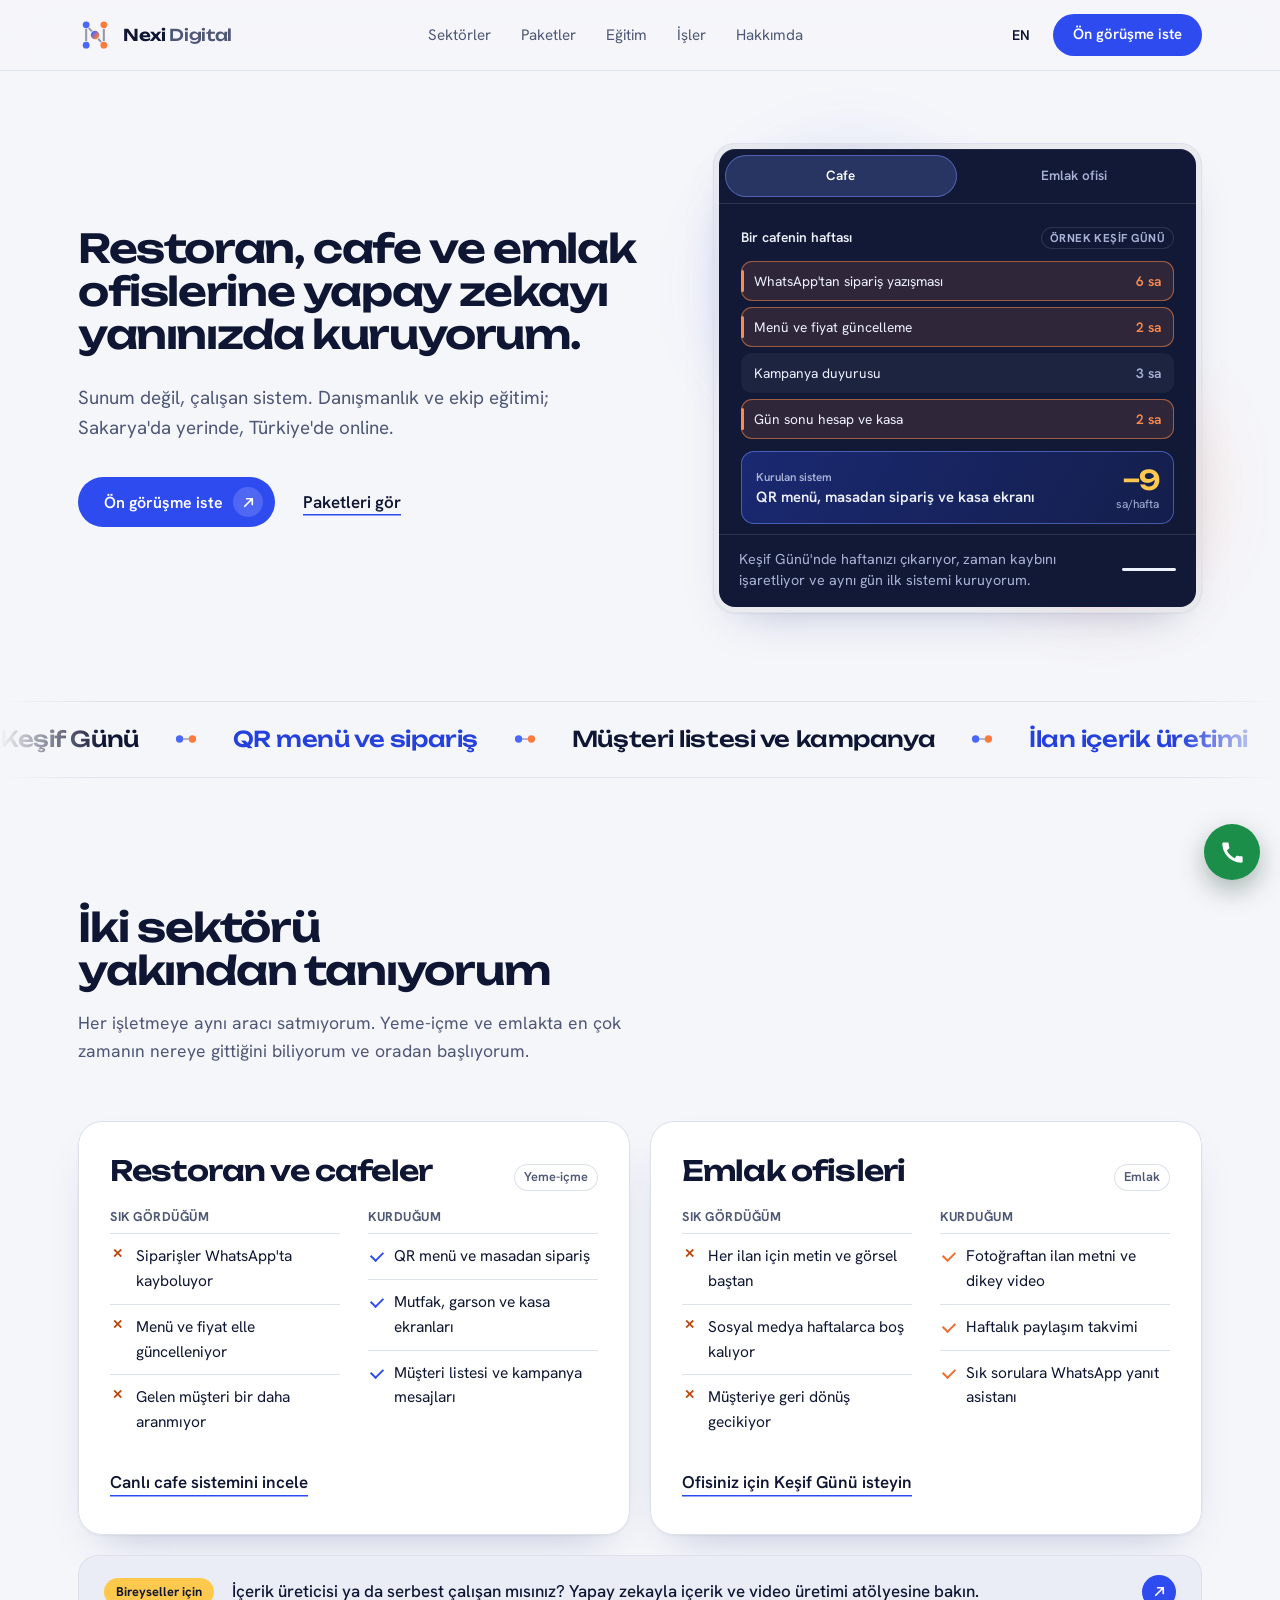
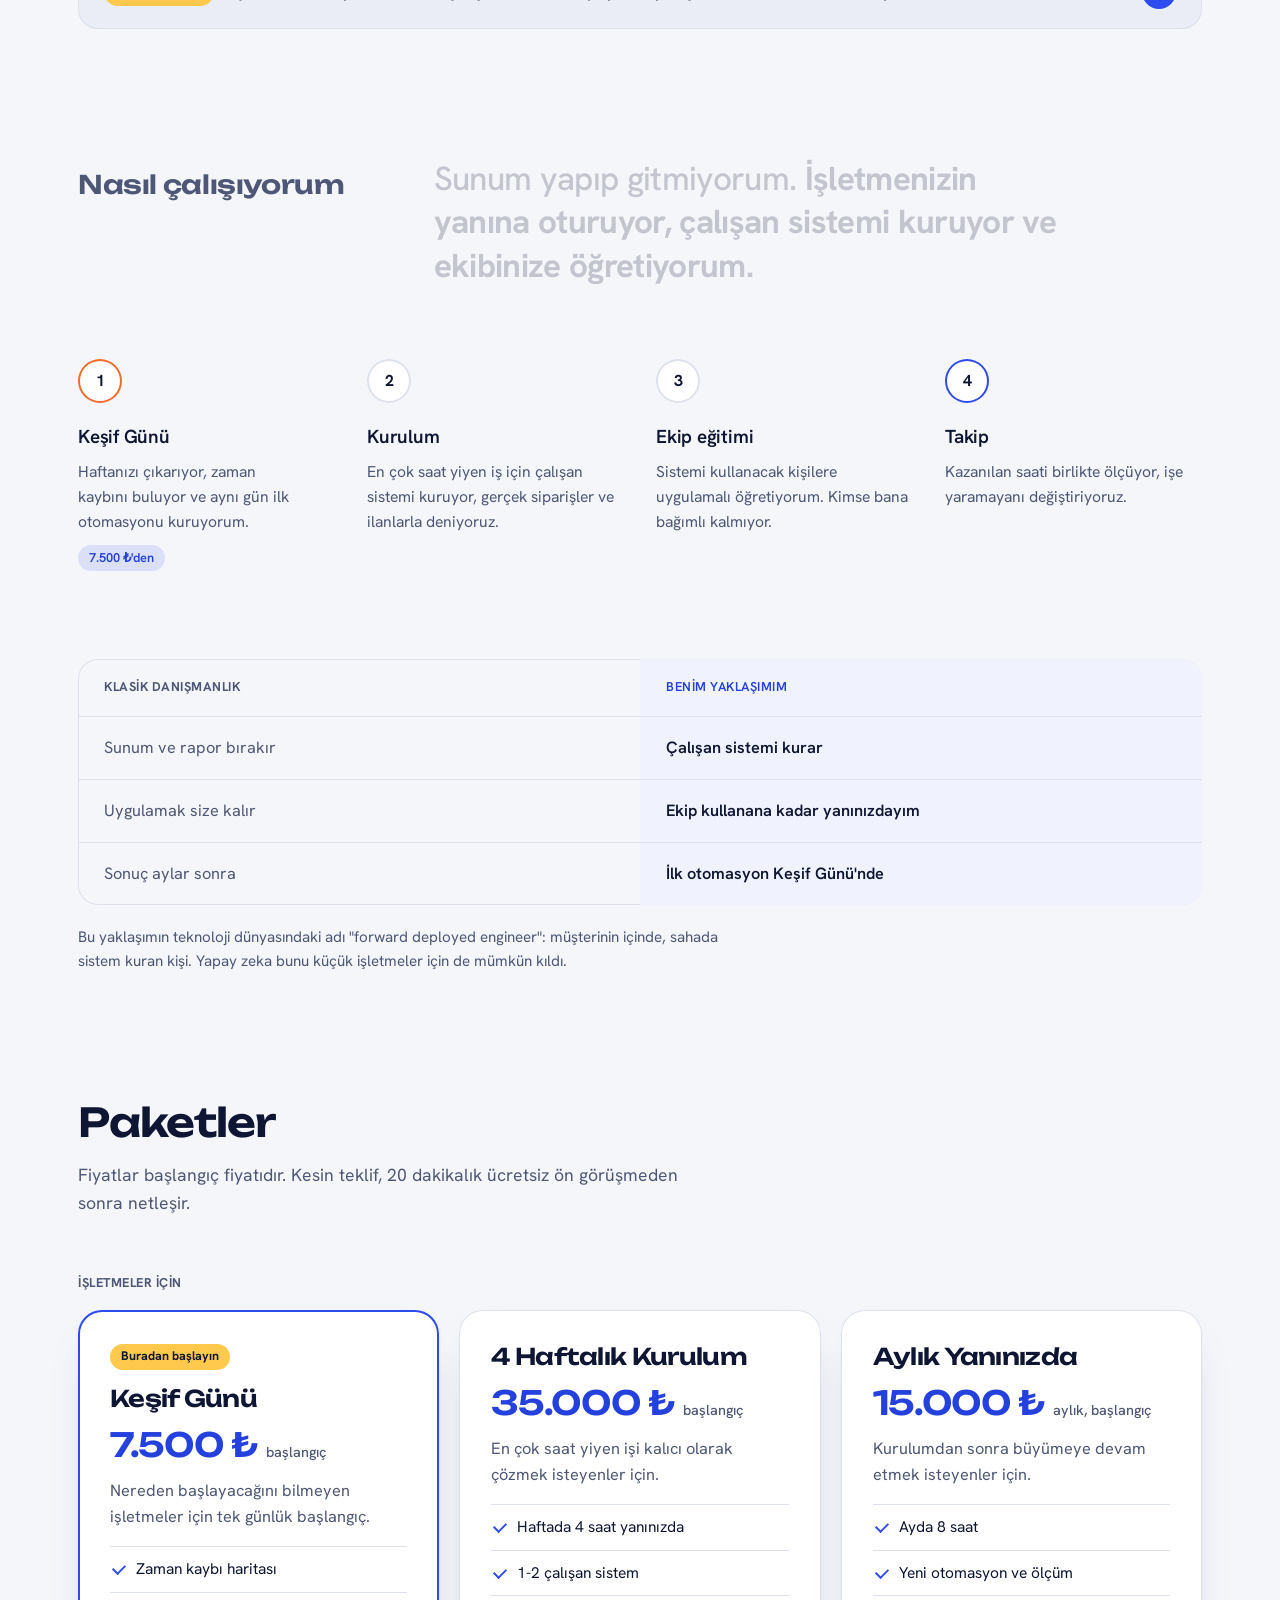
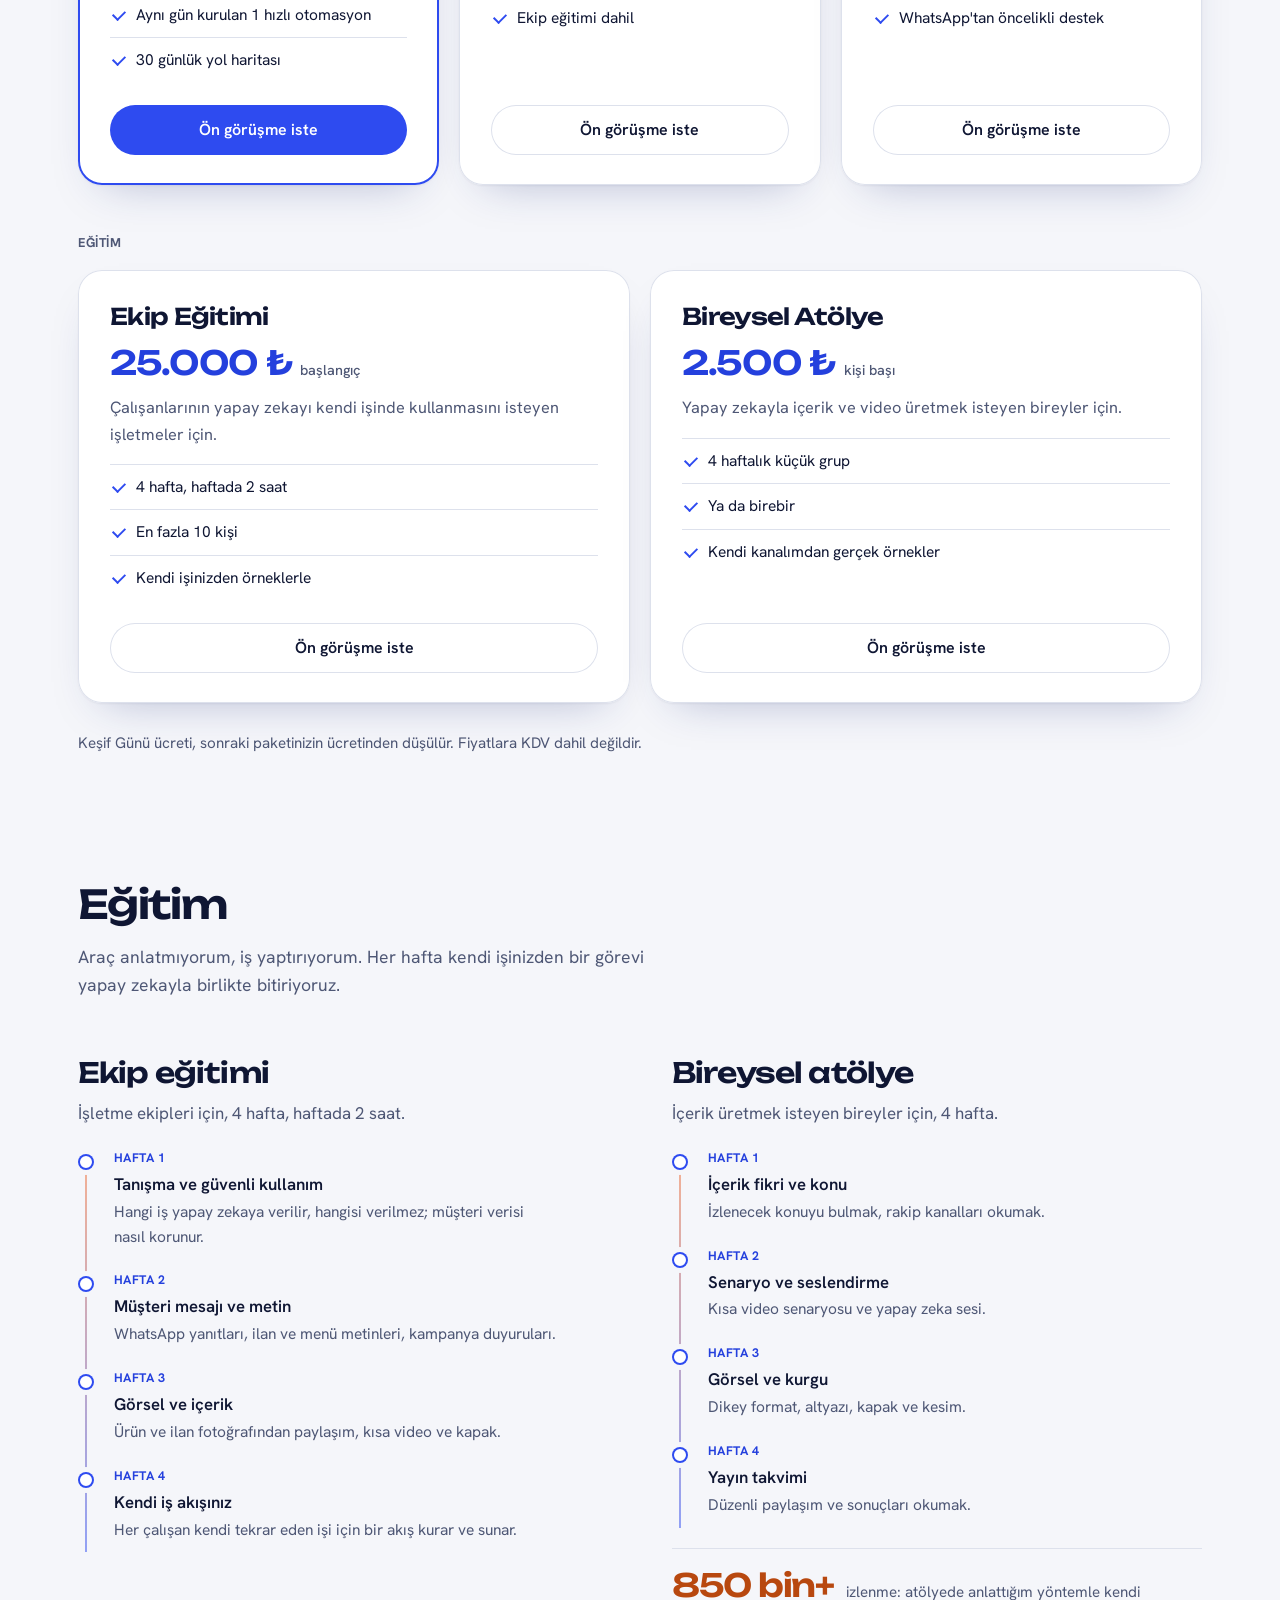
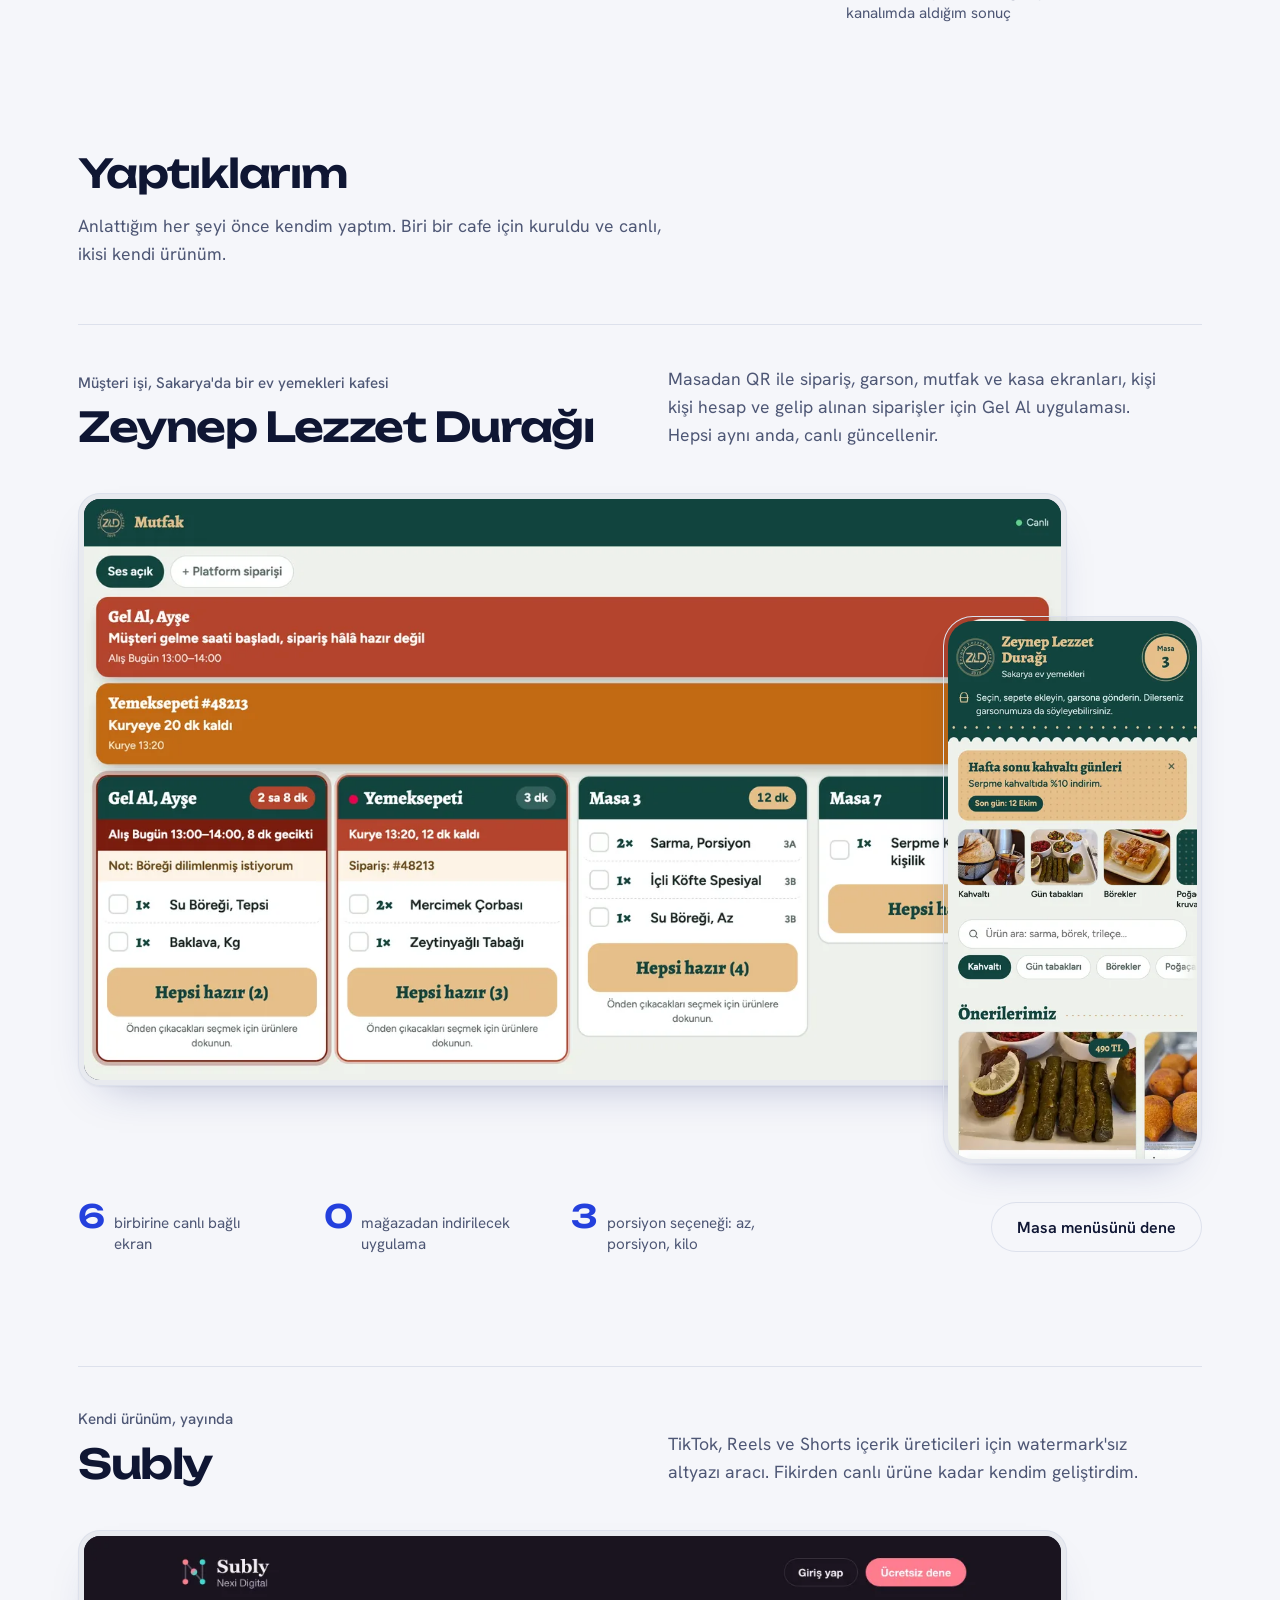
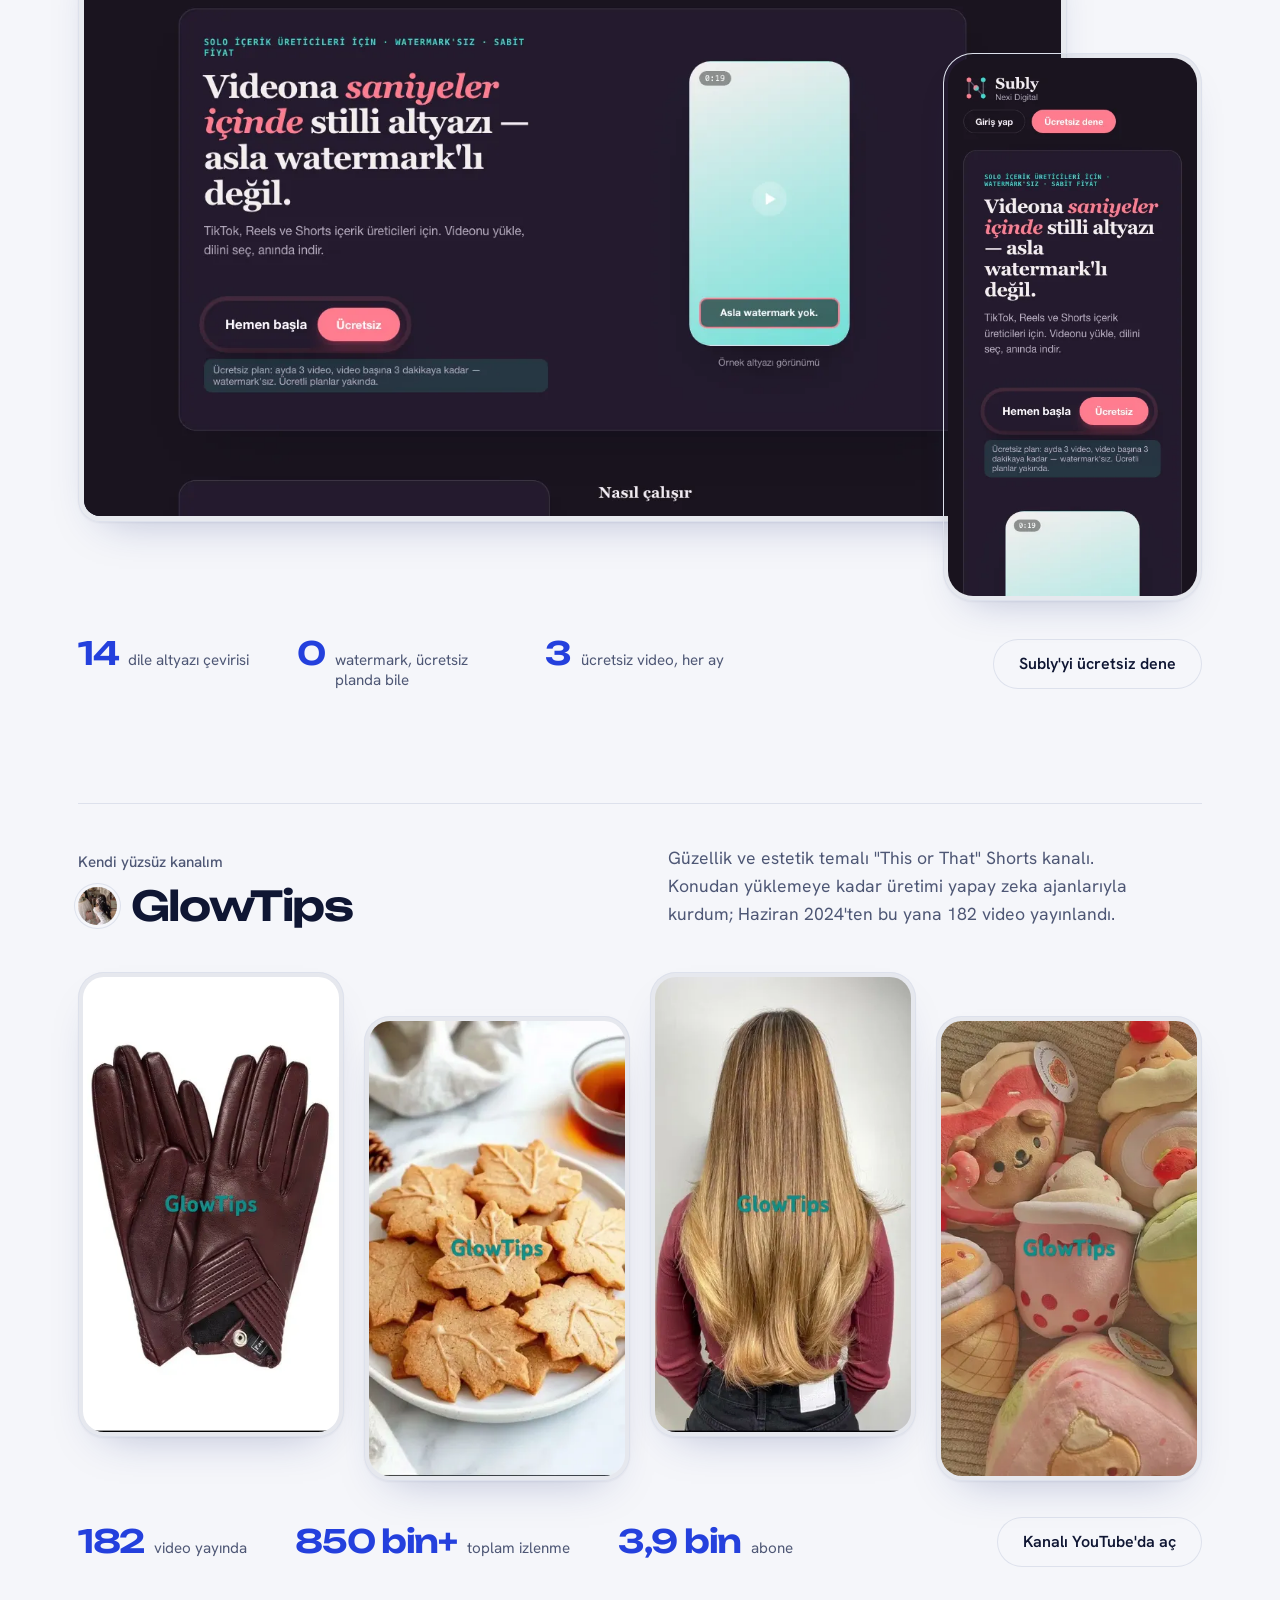
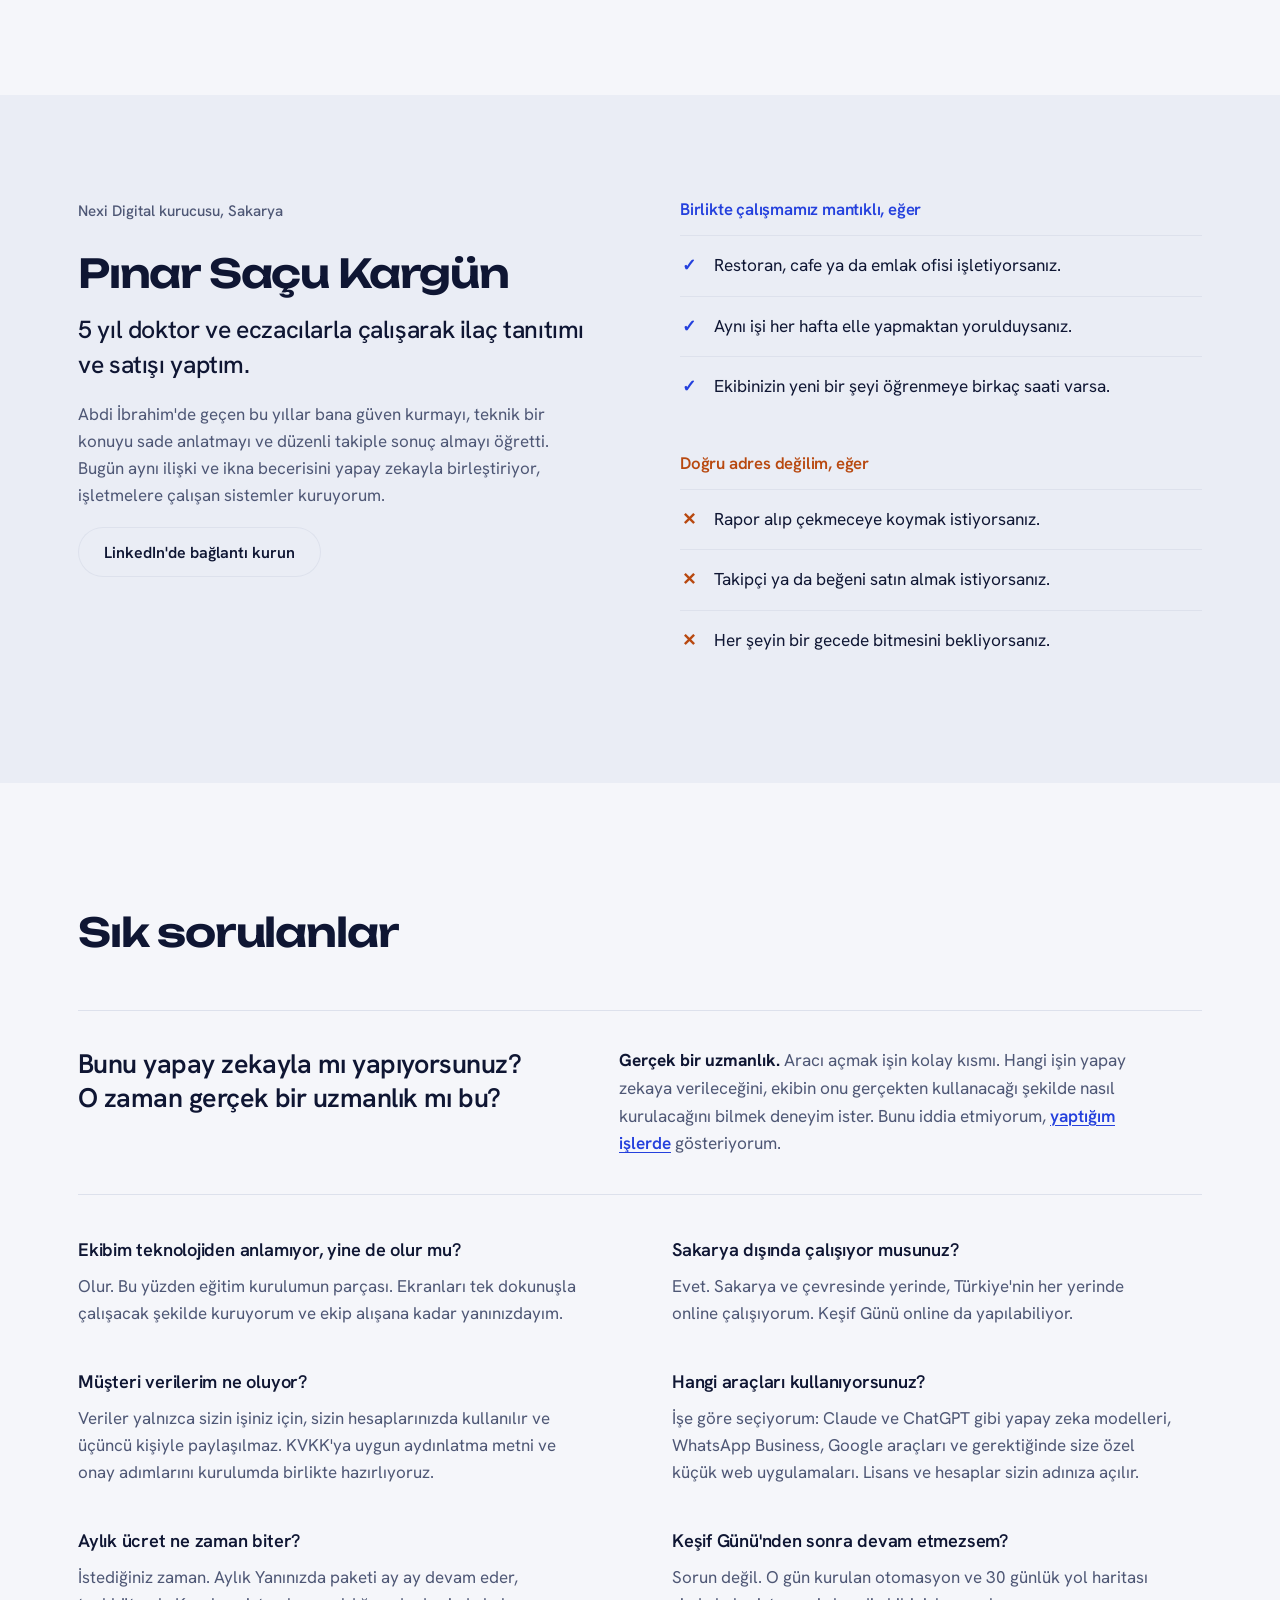
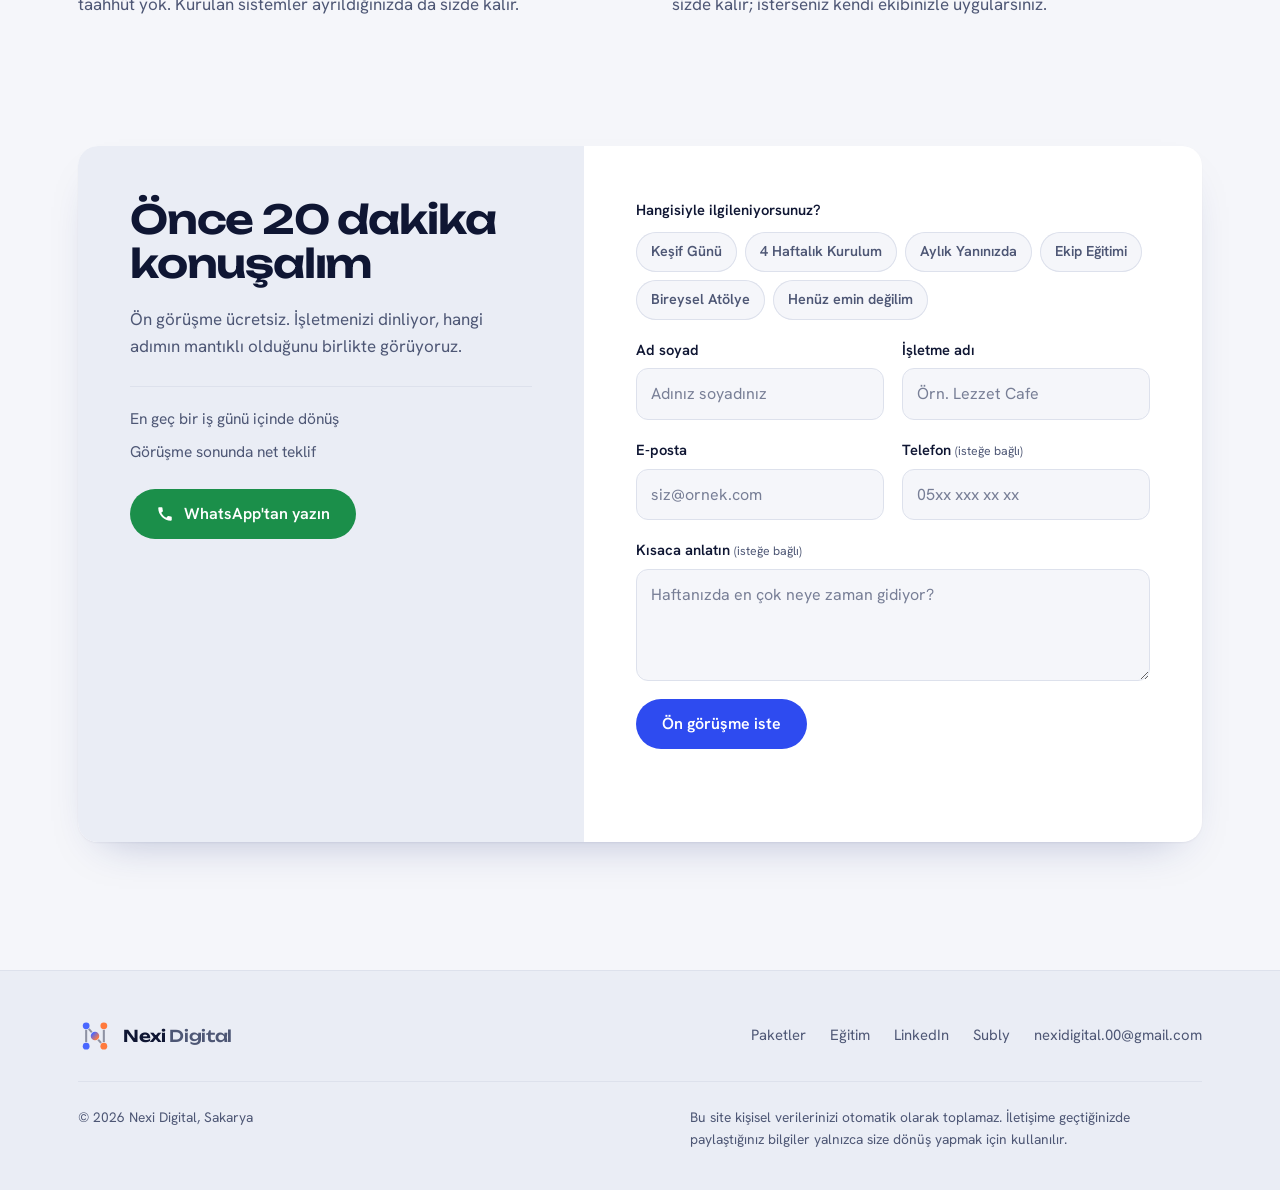
==== commit 91b8f7cb: "fix: keep hours count when re-picking the active stage tab; align package note and work lede with sp" ====
--- a/index.html
+++ b/index.html
@@ -780,7 +780,7 @@
         <a class="btn btnQuiet" href="#iletisim" data-pick="atolye">Ön görüşme iste</a>
       </article>
     </div>
-    <p class="packNote">Keşif Günü ücreti, kuruluma geçerseniz kurulum ücretinden düşülür. Fiyatlara KDV dahil değildir.</p>
+    <p class="packNote">Keşif Günü ücreti, sonraki paketinizin ücretinden düşülür. Fiyatlara KDV dahil değildir.</p>
   </section>
 
   <section class="wrap block" id="egitim" aria-labelledby="eduTitle">
@@ -816,7 +816,7 @@
   <section class="wrap block" id="isler" aria-labelledby="workTitle">
     <div class="sectionHead rv">
       <h2 id="workTitle">Yaptıklarım</h2>
-      <p class="lede">Anlattığım her şeyi önce kendim yaptım. Biri bir cafede her gün kullanılıyor, ikisi kendi ürünüm.</p>
+      <p class="lede">Anlattığım her şeyi önce kendim yaptım. Biri bir cafe için kuruldu ve canlı, ikisi kendi ürünüm.</p>
     </div>
 
     <article class="work workZld rv" aria-labelledby="w3Title">
@@ -1095,6 +1095,7 @@
     }, 3200);
   }
   function showScene(i, fromUser) {
+    var same = i === sceneIdx && stageTabs[i].getAttribute('aria-selected') === 'true';
     sceneIdx = i;
     stageTabs.forEach(function (t, k) {
       var on = k === i;
@@ -1106,7 +1107,8 @@
     });
     ink.style.transform = 'translateX(' + (i * 100) + '%)';
     stageNote.textContent = T.notes[stageTabs[i].dataset.scene];
-    countSave(document.getElementById(stageTabs[i].getAttribute('aria-controls')));
+    // Re-picking the scene already showing keeps its finished count; CSS animations don't restart either.
+    if (!same) countSave(document.getElementById(stageTabs[i].getAttribute('aria-controls')));
     if (fromUser) {
       stageUser = true;
       if (timerBar.getAnimations) timerBar.getAnimations().forEach(function (a) { a.cancel(); });
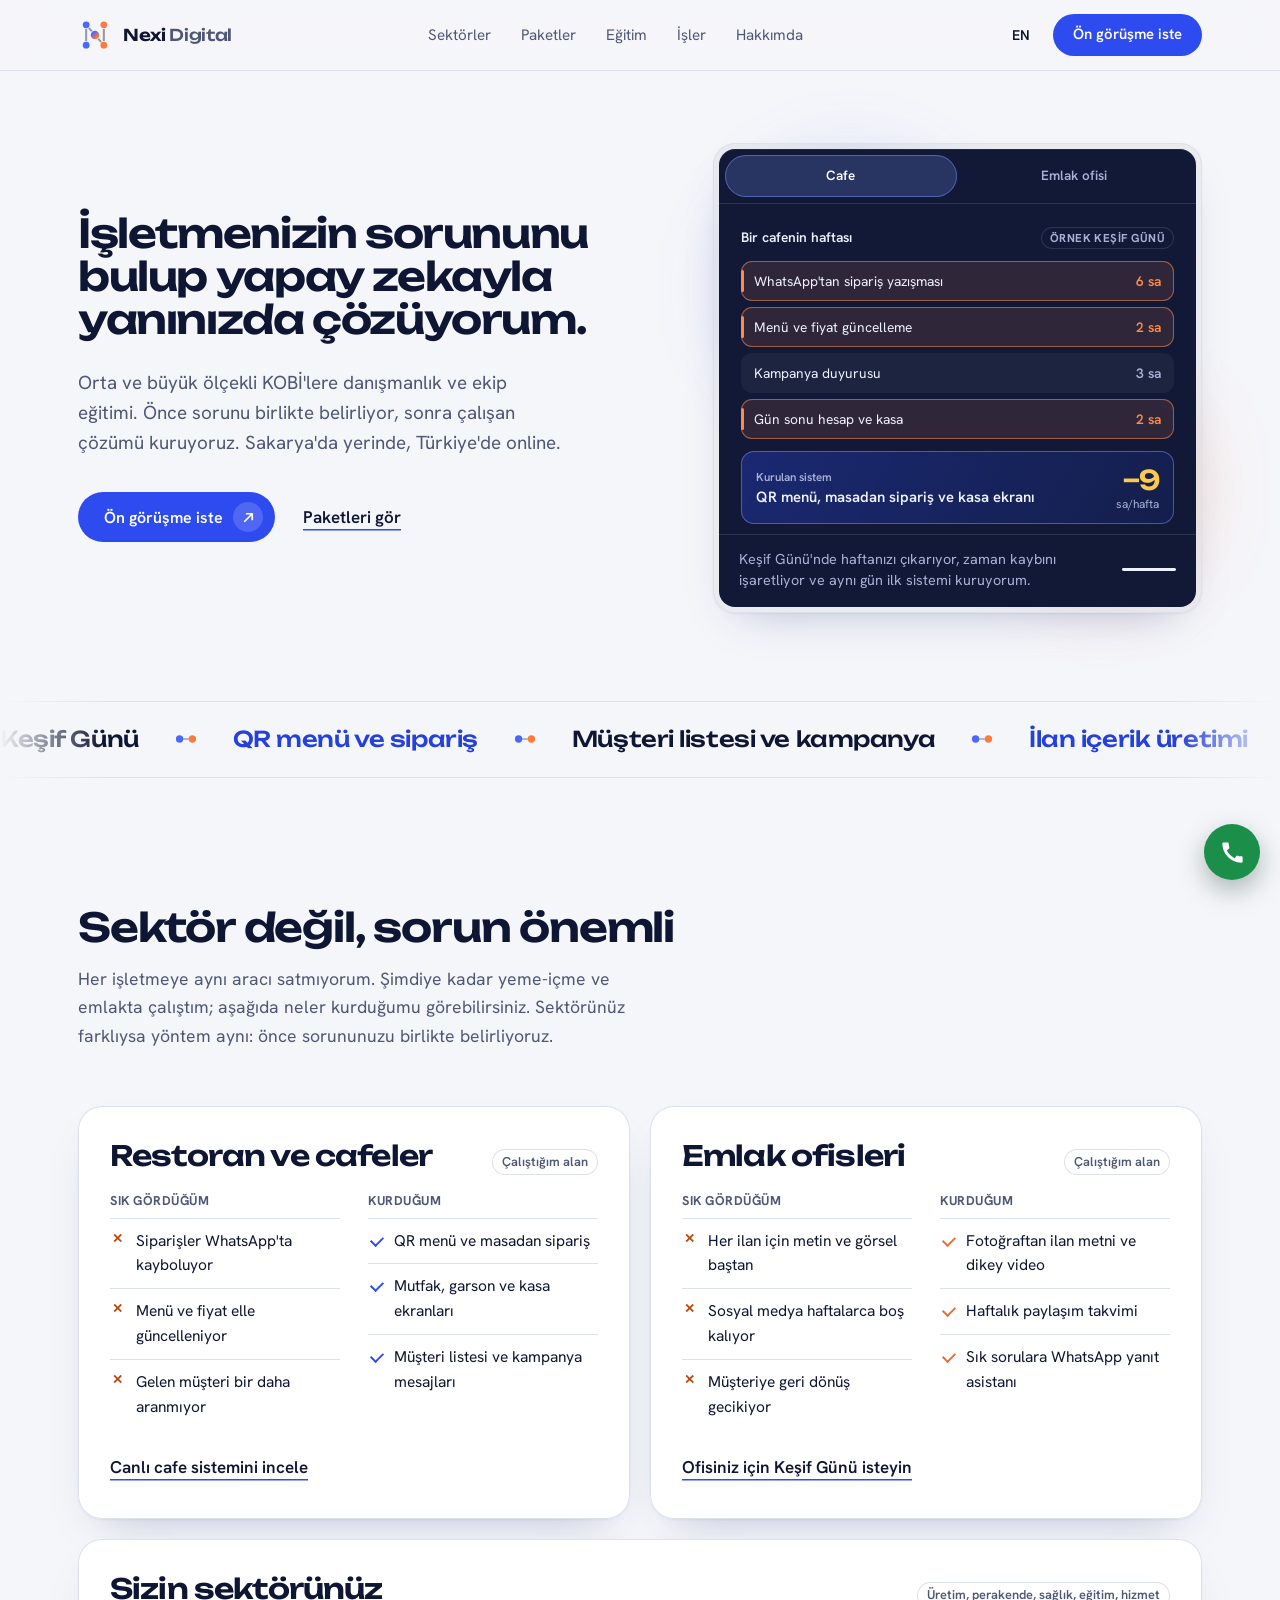
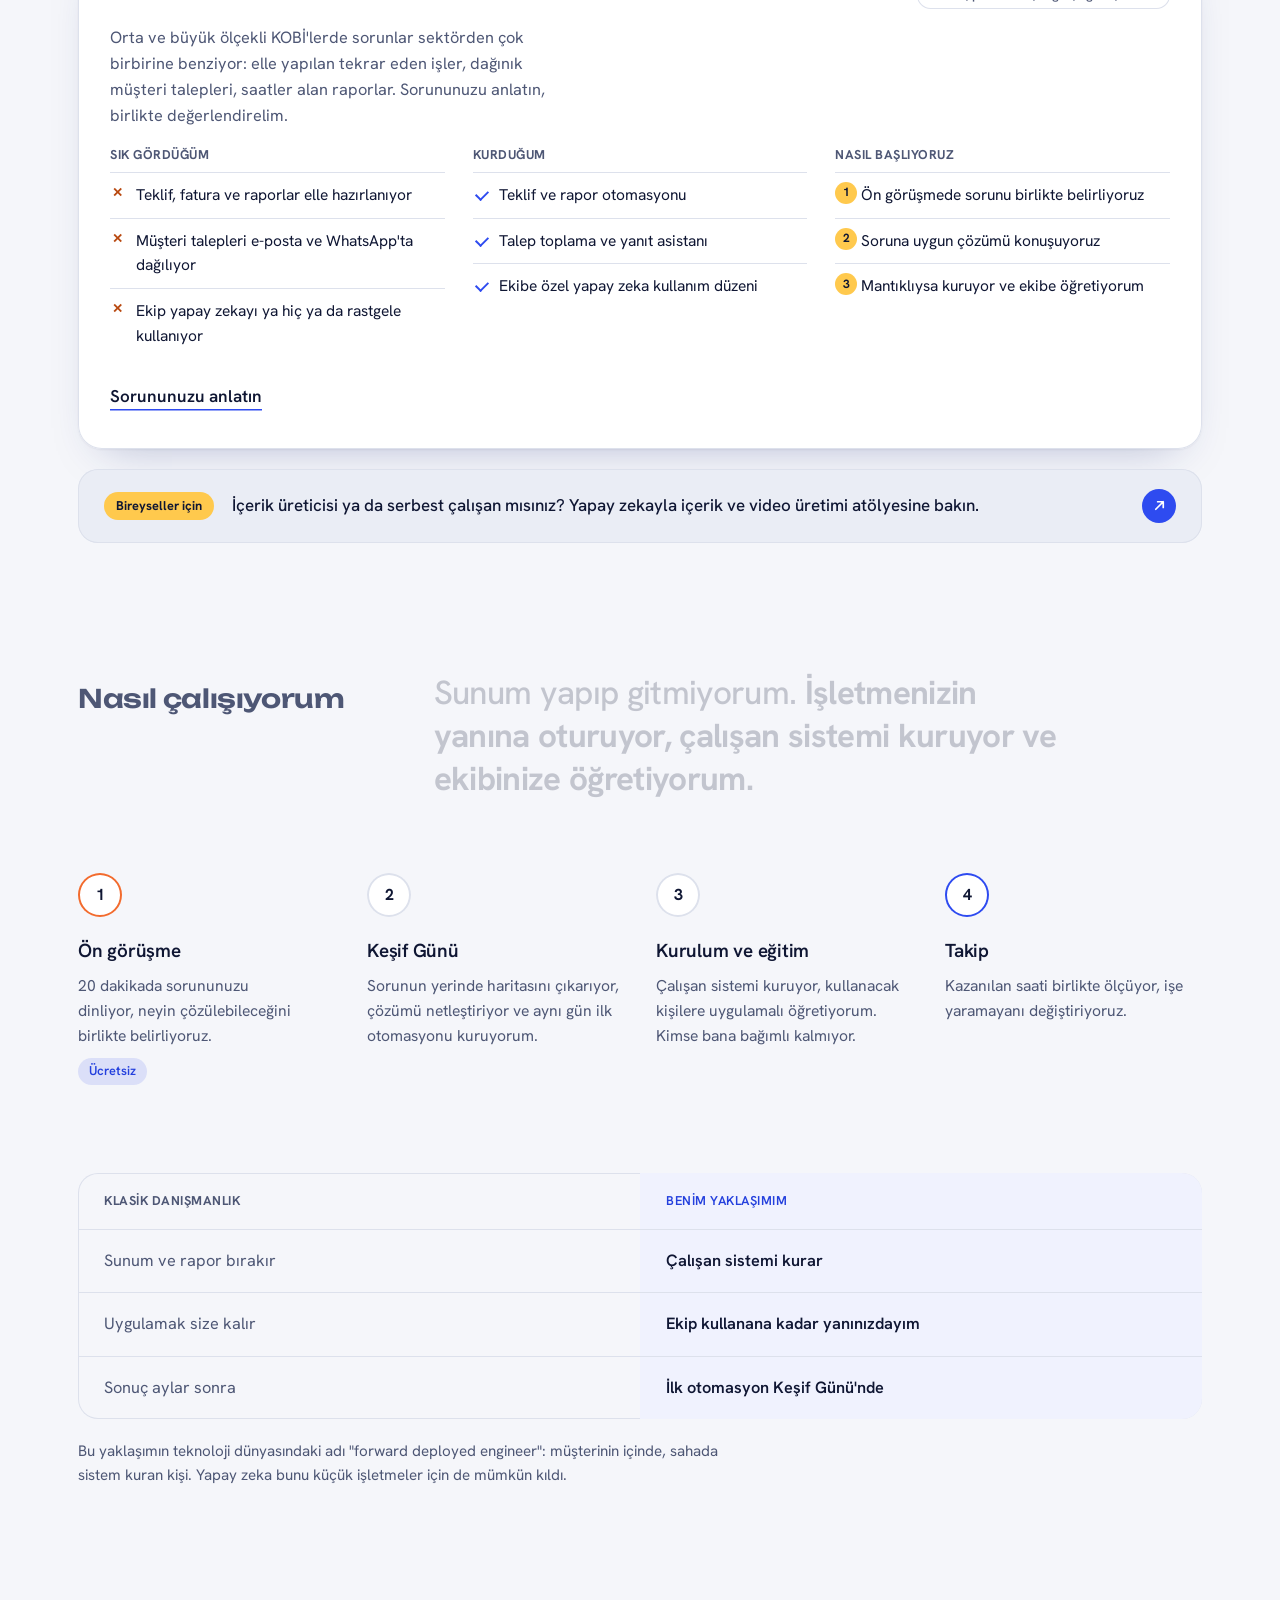
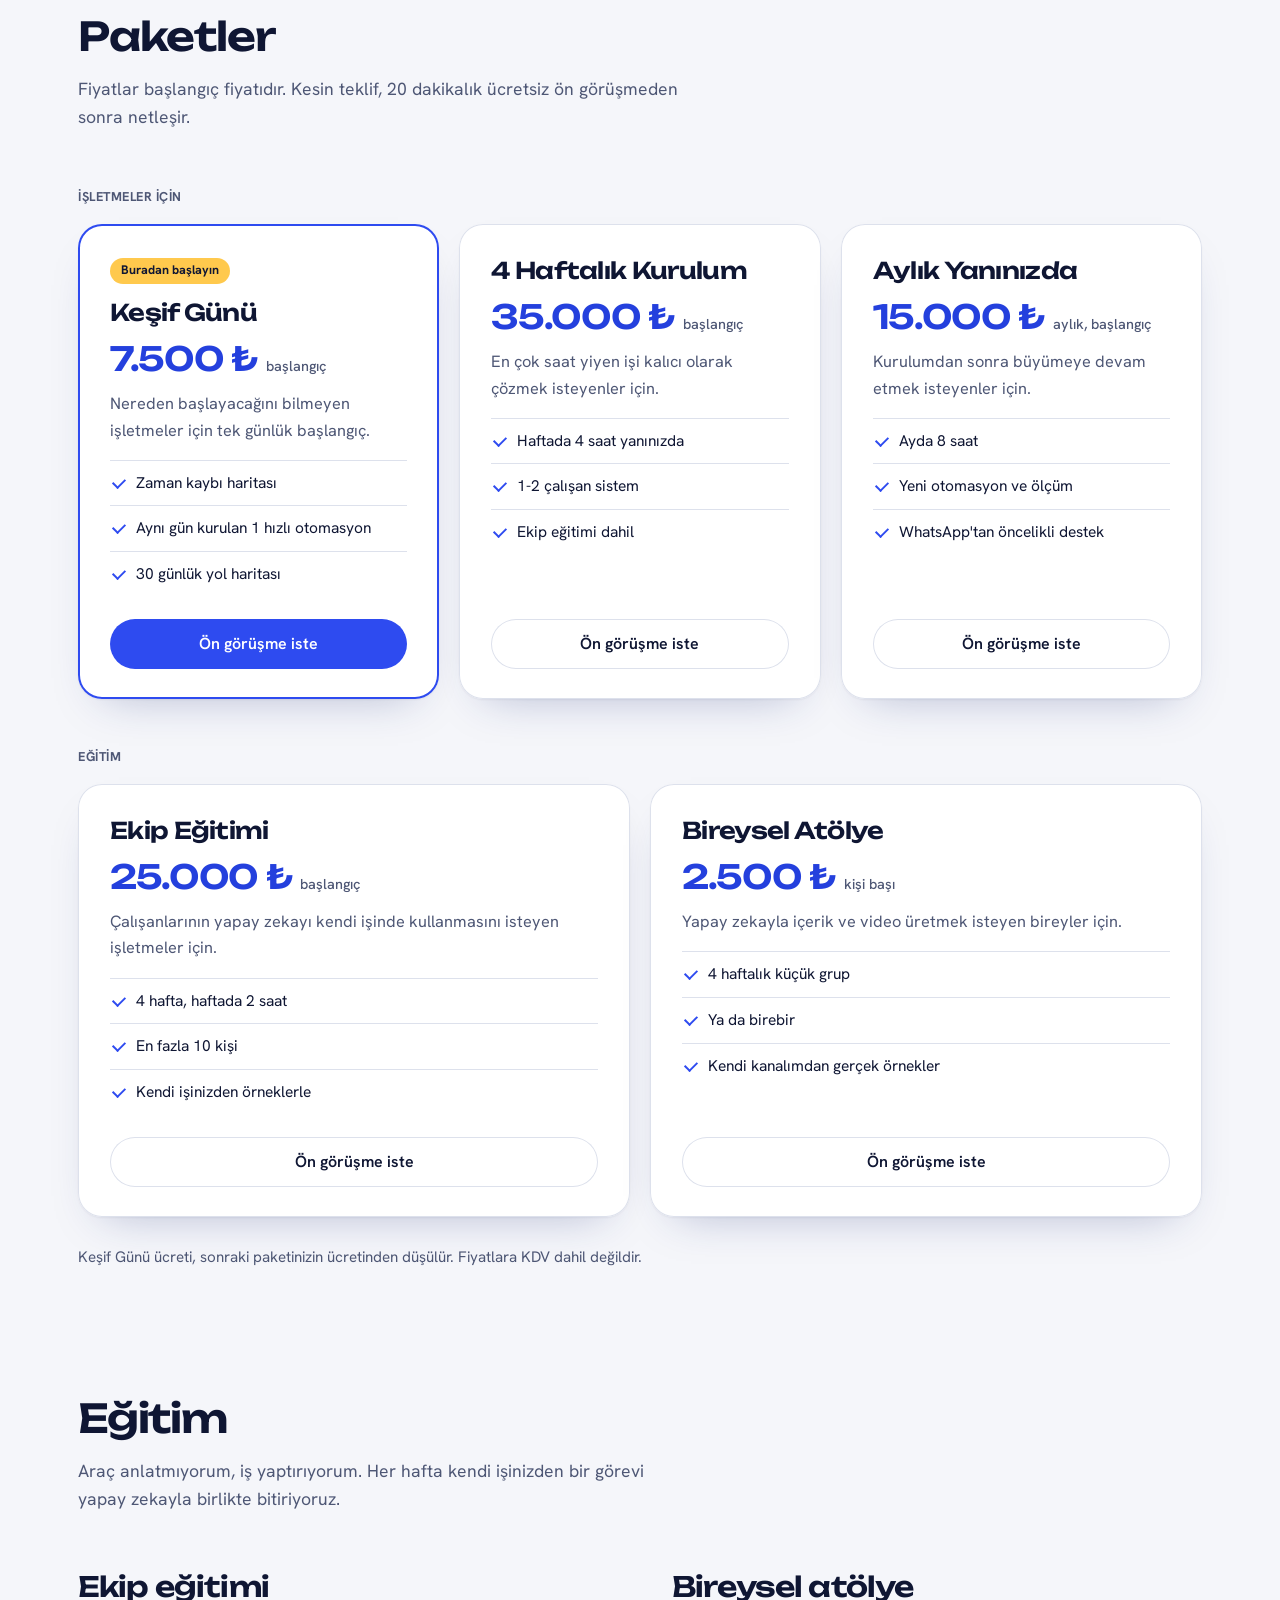
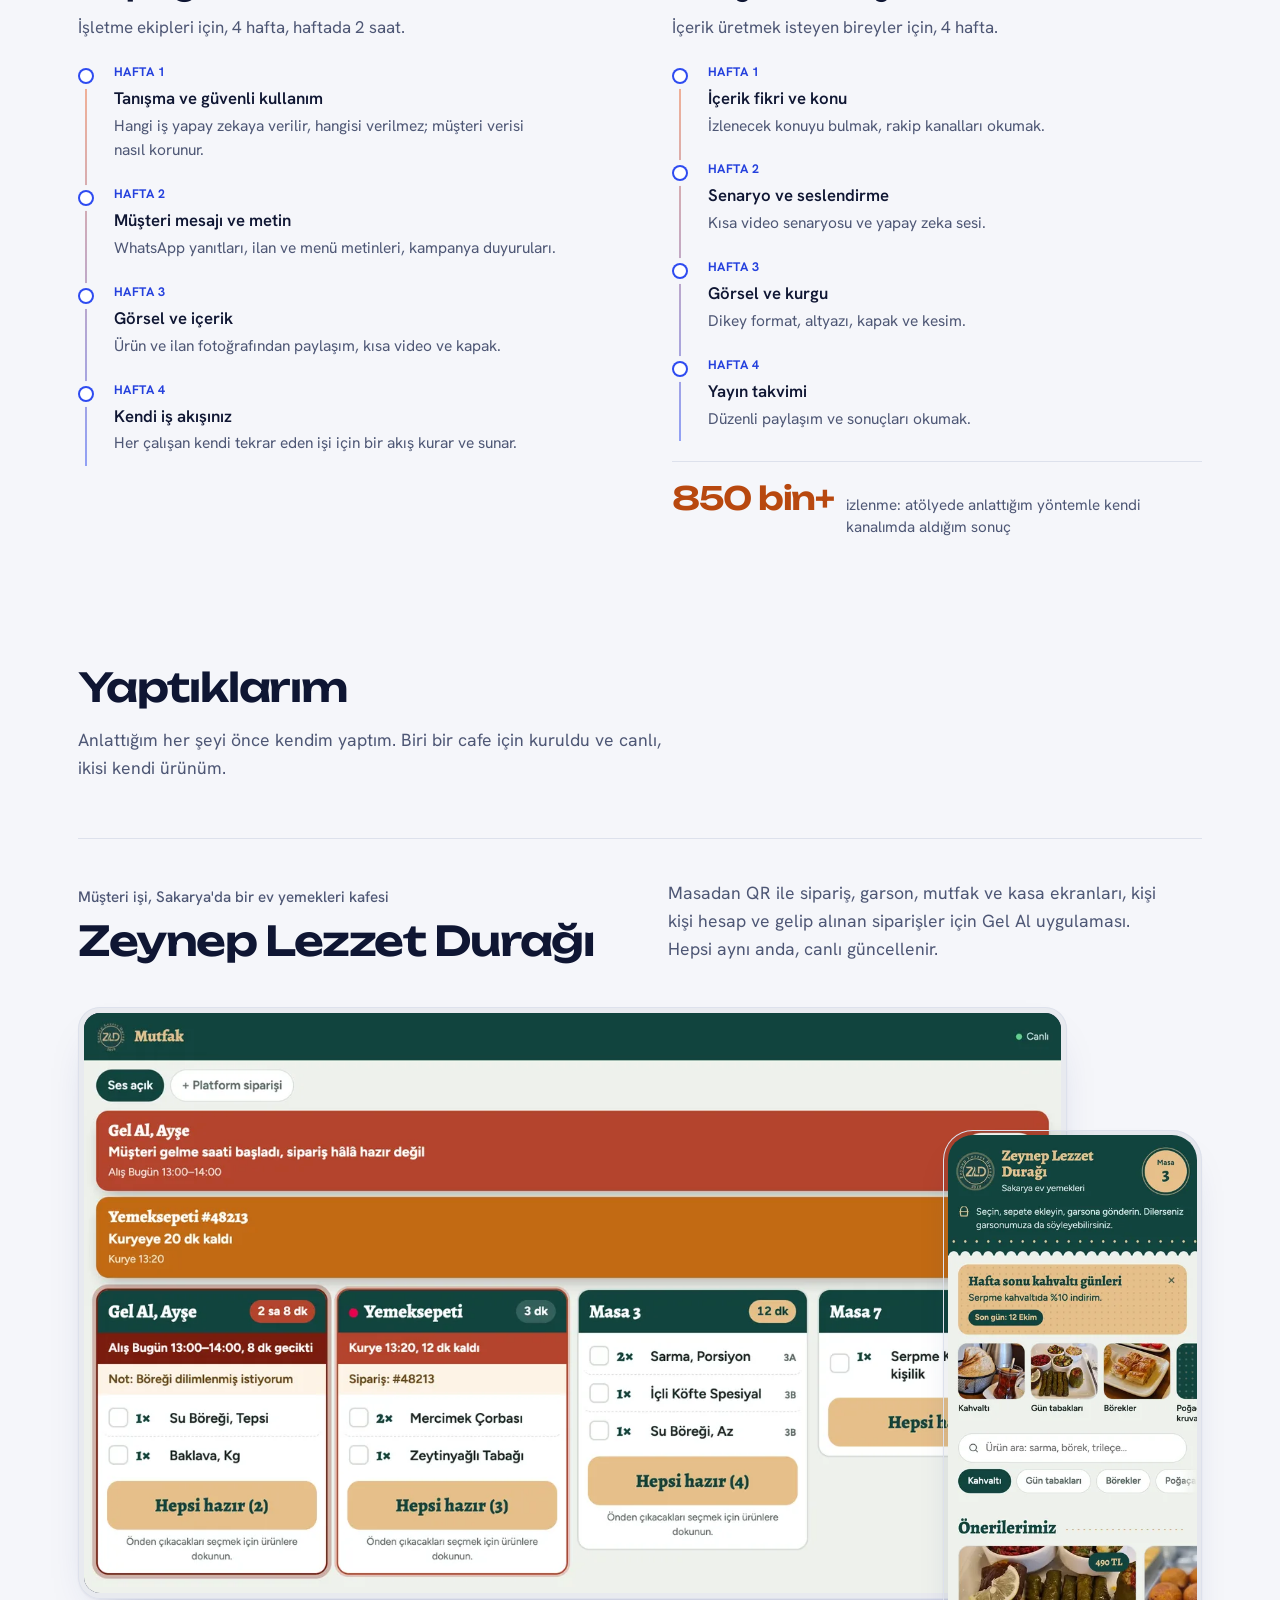
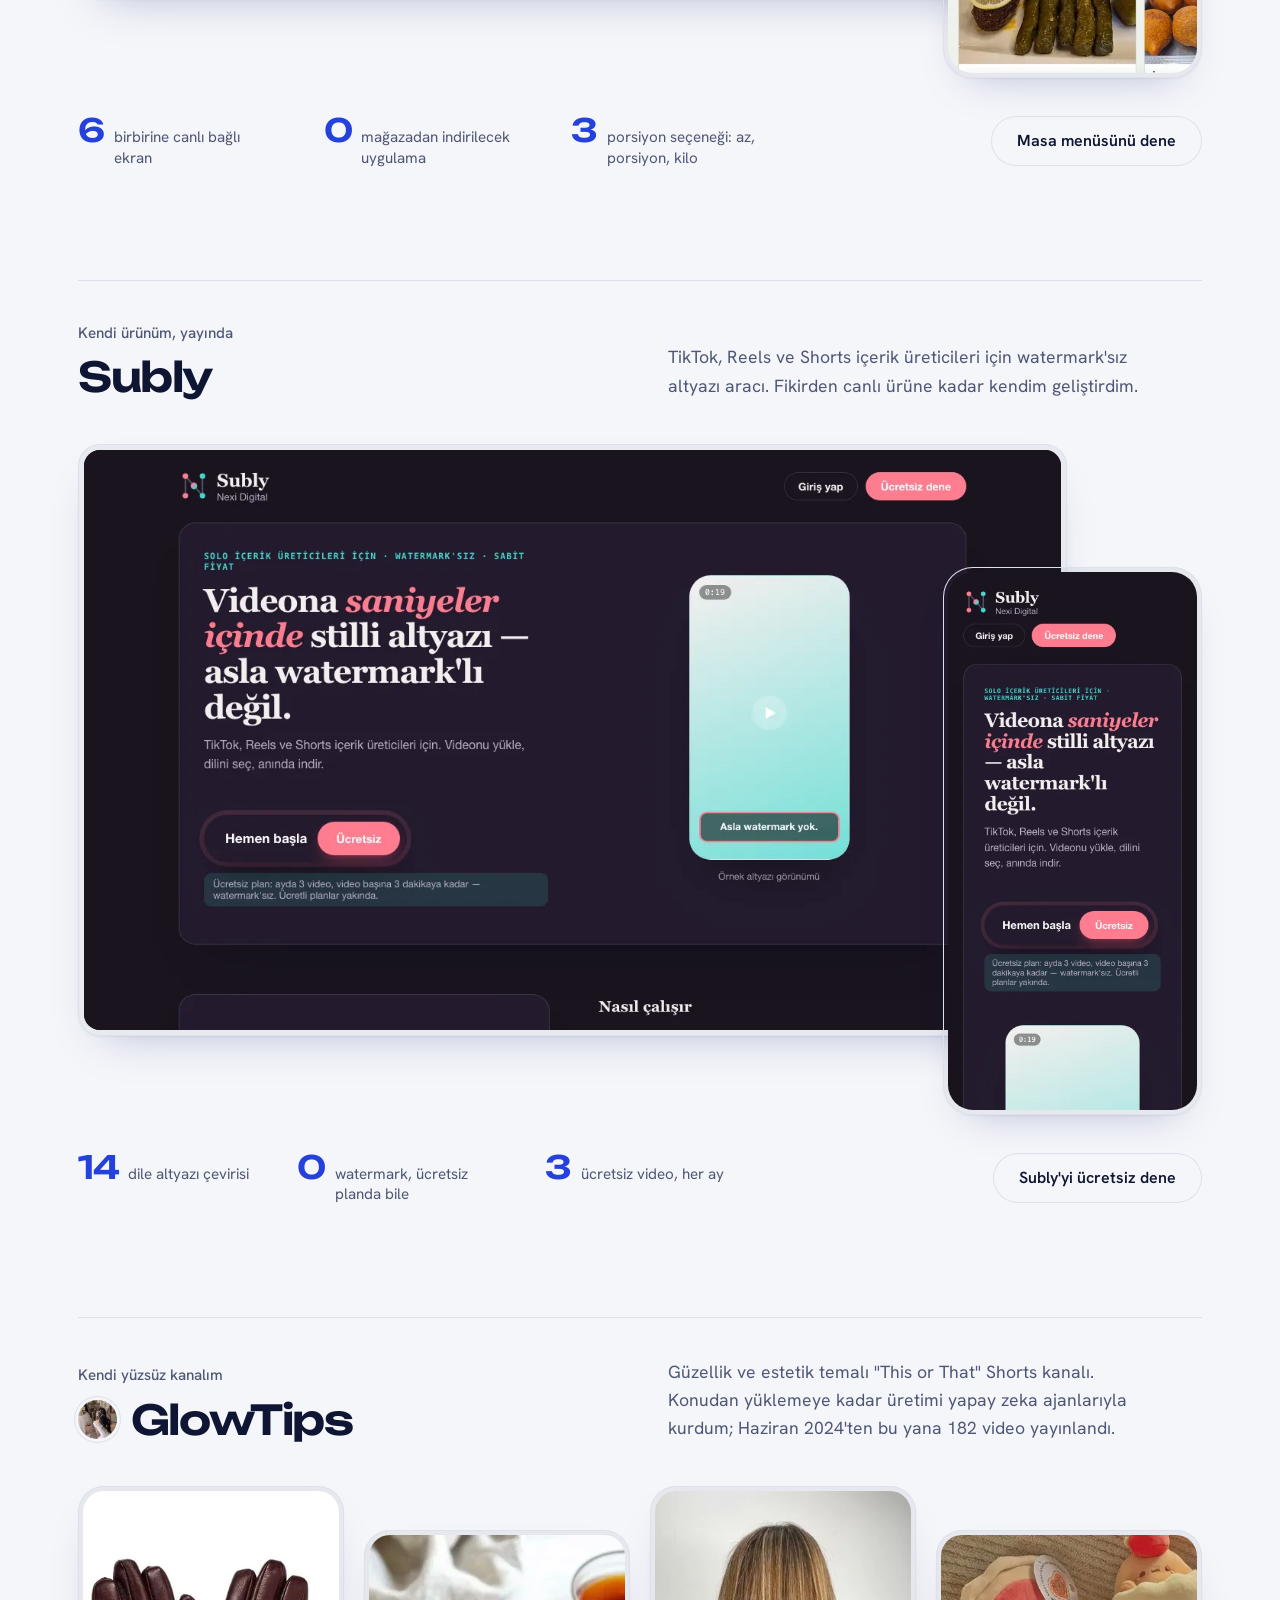
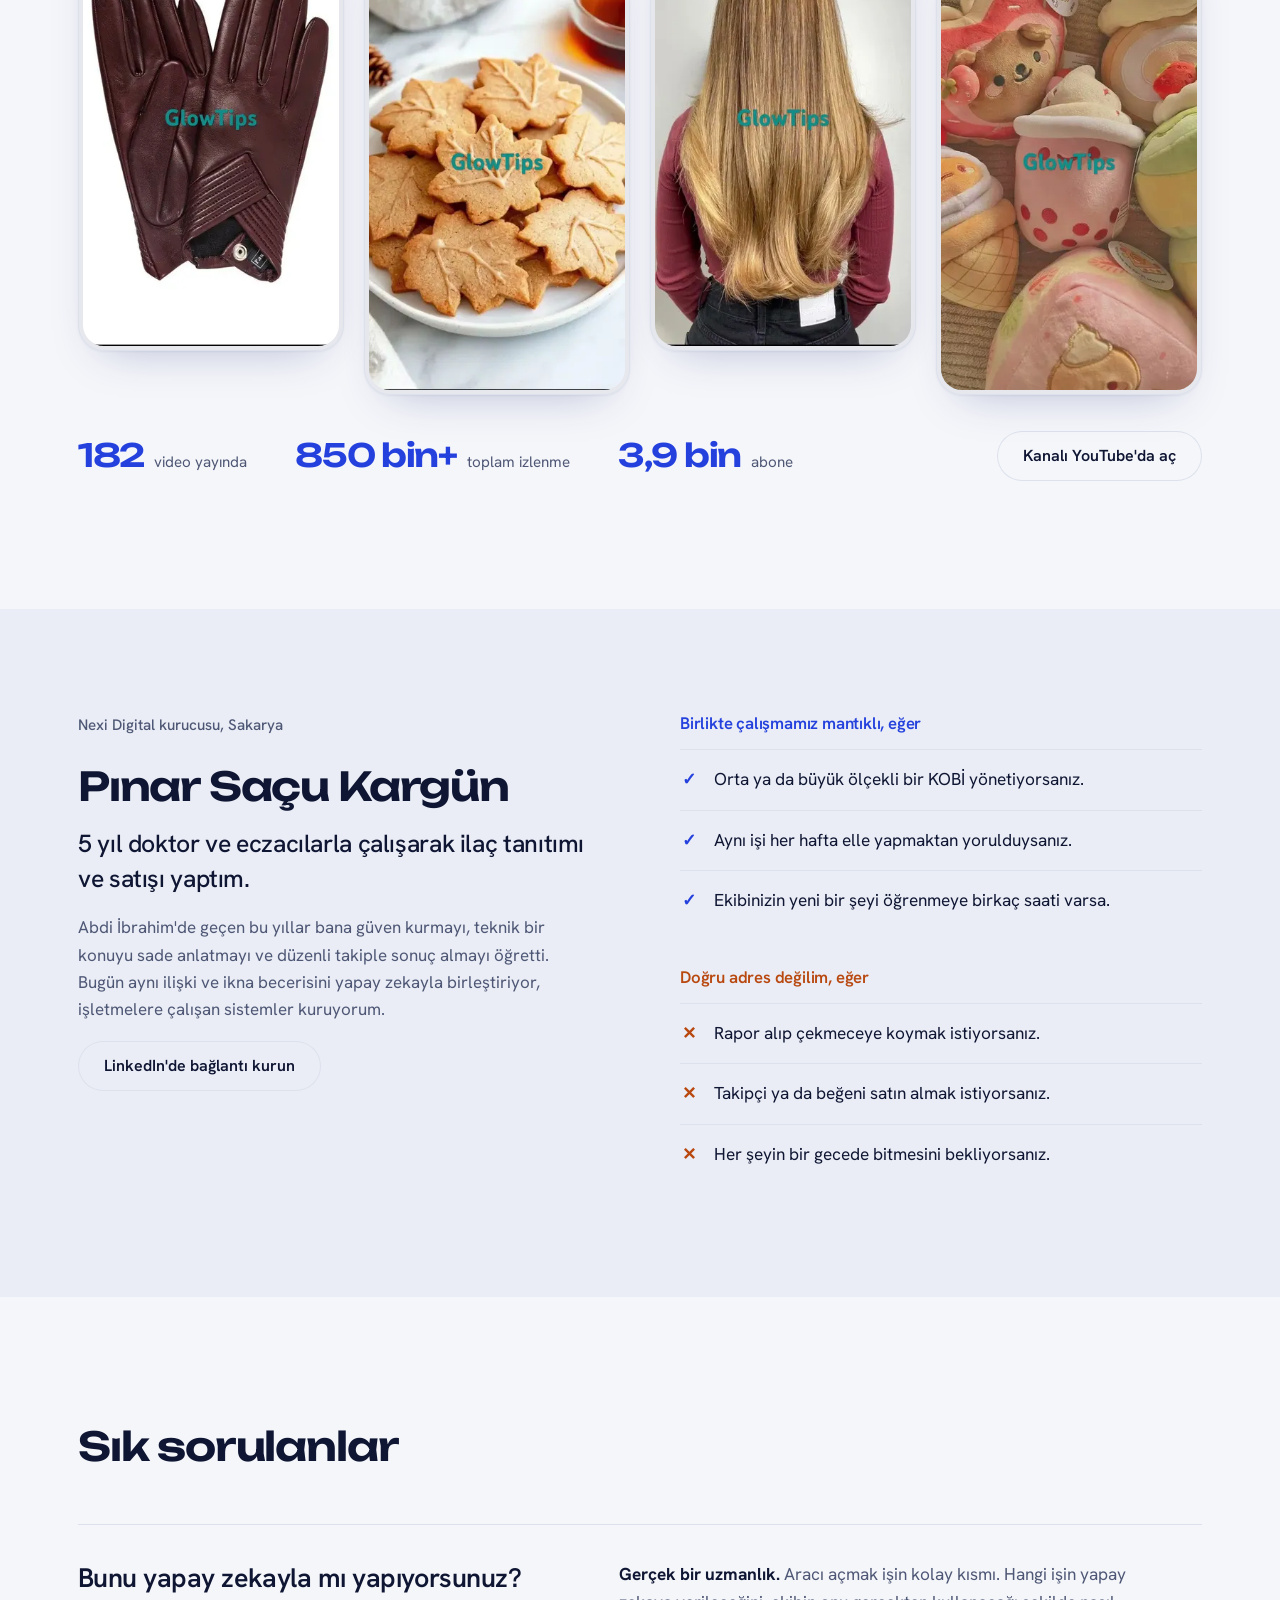
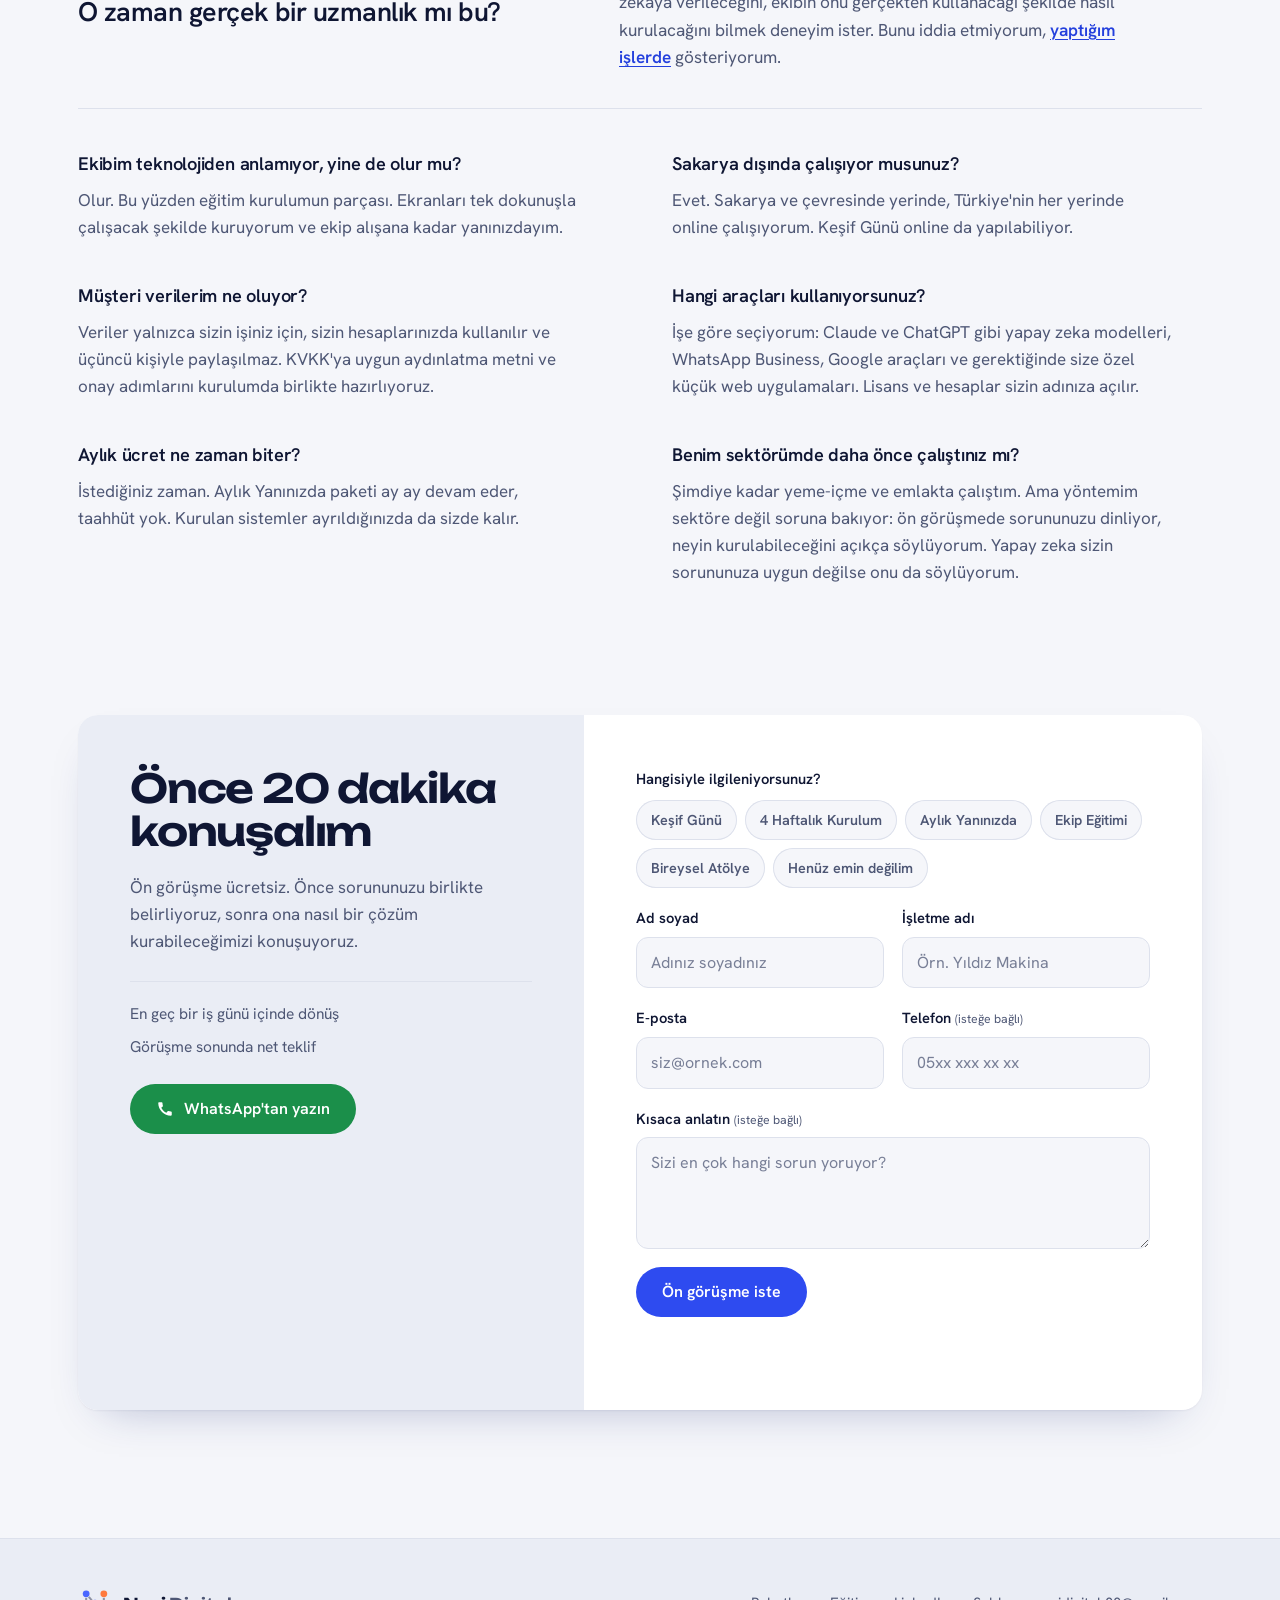
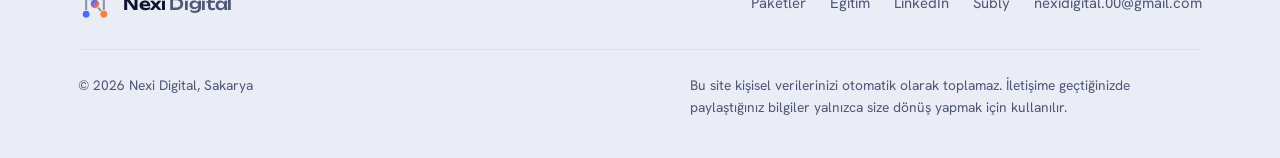
==== commit 0fc15aeb: "feat: widen positioning to all mid-sized and larger SMEs, problem-first process Co-Authored-By: Clau" ====
--- a/index.html
+++ b/index.html
@@ -3,14 +3,14 @@
 <head>
 <meta charset="utf-8">
 <meta name="viewport" content="width=device-width, initial-scale=1">
-<title>Nexi Digital | Restoran, cafe ve emlak ofisleri için yapay zeka danışmanlığı ve eğitimi</title>
-<meta name="description" content="Restoran, cafe ve emlak ofislerinin yanında çalışan yapay zeka sistemleri kuruyor, ekiplerine kullanmayı öğretiyorum. Keşif Günü 7.500 ₺'den. Sakarya'da yerinde, Türkiye'de online.">
+<title>Nexi Digital | KOBİ'ler için yapay zeka danışmanlığı ve ekip eğitimi</title>
+<meta name="description" content="Orta ve büyük ölçekli KOBİ'lerde önce sorunu birlikte belirliyor, sonra yapay zekayla çalışan çözümü yanınızda kuruyor ve ekibinize öğretiyorum. Sakarya'da yerinde, Türkiye'de online.">
 <meta name="theme-color" content="#F5F6FA" media="(prefers-color-scheme: light)">
 <meta name="theme-color" content="#0B1024" media="(prefers-color-scheme: dark)">
 <meta property="og:type" content="website">
 <meta property="og:site_name" content="Nexi Digital">
-<meta property="og:title" content="Nexi Digital: Yapay zekayı işletmenizin yanında kuruyorum">
-<meta property="og:description" content="Restoran, cafe ve emlak ofislerinin yanında çalışan yapay zeka sistemleri kuruyor, ekiplerine kullanmayı öğretiyorum. Keşif Günü 7.500 ₺'den. Sakarya'da yerinde, Türkiye'de online.">
+<meta property="og:title" content="Nexi Digital: Sorununuzu bulup yapay zekayla yanınızda çözüyorum">
+<meta property="og:description" content="Orta ve büyük ölçekli KOBİ'lerde önce sorunu birlikte belirliyor, sonra yapay zekayla çalışan çözümü yanınızda kuruyor ve ekibinize öğretiyorum. Sakarya'da yerinde, Türkiye'de online.">
 <meta property="og:url" content="https://nexidigitalai.com/">
 <meta property="og:image" content="https://nexidigitalai.com/img/og-tr.png">
 <meta property="og:image:width" content="1200">
@@ -314,6 +314,11 @@
     transition: transform 0.5s var(--ease), box-shadow 0.5s var(--ease);
   }
   .svc-estate { --accent: var(--tang); }
+  .svc-any { grid-column: span 12; --accent: var(--blue); }
+  .secCols.secCols3 { grid-template-columns: repeat(3, minmax(0, 1fr)); }
+  .anySteps ol { list-style: none; margin: 0; padding: 0; counter-reset: a; }
+  .anySteps li { counter-increment: a; position: relative; padding: 10px 0 10px 34px; border-top: 1px solid var(--line); font-size: 0.97rem; }
+  .svc .anySteps li::before { content: counter(a); border: 0; transform: none; position: absolute; left: 0; top: 9px; width: 22px; height: 22px; border-radius: 50%; display: grid; place-items: center; font-size: 0.75rem; font-weight: 700; color: #0F1633; background: var(--sun); }
   .svc::before {
     content: ""; position: absolute; inset: 0; z-index: -1; opacity: 0; transition: opacity 0.4s var(--ease);
     background: radial-gradient(360px circle at var(--mx, 50%) var(--my, 0%), color-mix(in srgb, var(--accent) 16%, transparent), transparent 70%);
@@ -531,6 +536,7 @@
   @media (max-width: 1020px) {
     .heroGrid, .workHead, .what, .faqLead, .contact, .about, .edu { grid-template-columns: minmax(0, 1fr); }
     .svc { grid-column: span 12; }
+    .secCols.secCols3 { grid-template-columns: minmax(0, 1fr); }
     .packs { grid-template-columns: minmax(0, 1fr); }
     .edu { gap: 56px; }
     .shorts { grid-template-columns: repeat(2, minmax(0, 1fr)); }
@@ -579,7 +585,7 @@
     .kHead em { font-size: 0.64rem; padding: 2px 7px; }
     .scene { padding: 16px; }
     .svc { padding: 28px 22px 24px; }
-    .secCols { grid-template-columns: minmax(0, 1fr); }
+    .secCols, .secCols.secCols3 { grid-template-columns: minmax(0, 1fr); }
     .cmpRow span { padding: 14px; font-size: 0.92rem; }
     .cmpHead span { font-size: 0.7rem; }
     .indiv { flex-wrap: wrap; padding: 18px; gap: 12px; }
@@ -619,8 +625,8 @@
   <section class="hero" aria-labelledby="heroTitle">
     <div class="wrap heroGrid">
       <div class="heroText">
-        <h1 id="heroTitle">Restoran, cafe ve emlak ofislerine yapay zekayı yanınızda kuruyorum.</h1>
-        <p class="heroLede">Sunum değil, çalışan sistem. Danışmanlık ve ekip eğitimi; Sakarya'da yerinde, Türkiye'de online.</p>
+        <h1 id="heroTitle">İşletmenizin sorununu bulup yapay zekayla yanınızda çözüyorum.</h1>
+        <p class="heroLede">Orta ve büyük ölçekli KOBİ'lere danışmanlık ve ekip eğitimi. Önce sorunu birlikte belirliyor, sonra çalışan çözümü kuruyoruz. Sakarya'da yerinde, Türkiye'de online.</p>
         <div class="ctaRow">
           <a class="btn btnPrimary" href="#iletisim">Ön görüşme iste<span class="arr" aria-hidden="true"><svg viewBox="0 0 16 16" fill="none" stroke="currentColor" stroke-width="1.8" stroke-linecap="round" stroke-linejoin="round"><path d="M4 12 12 4M6 4h6v6"/></svg></span></a>
           <a class="textLink" href="#paketler">Paketleri gör</a>
@@ -685,12 +691,12 @@
 
   <section class="wrap block" id="hizmetler" aria-labelledby="secTitle">
     <div class="sectionHead rv">
-      <h2 id="secTitle">İki sektörü yakından tanıyorum</h2>
-      <p class="lede">Her işletmeye aynı aracı satmıyorum. Yeme-içme ve emlakta en çok zamanın nereye gittiğini biliyorum ve oradan başlıyorum.</p>
+      <h2 id="secTitle">Sektör değil, sorun önemli</h2>
+      <p class="lede">Her işletmeye aynı aracı satmıyorum. Şimdiye kadar yeme-içme ve emlakta çalıştım; aşağıda neler kurduğumu görebilirsiniz. Sektörünüz farklıysa yöntem aynı: önce sorununuzu birlikte belirliyoruz.</p>
     </div>
     <div class="bento">
       <article class="svc svc-food" aria-labelledby="secFoodT">
-        <div class="svcTop"><h3 id="secFoodT">Restoran ve cafeler</h3><p class="for"><span class="forTag">Yeme-içme</span></p></div>
+        <div class="svcTop"><h3 id="secFoodT">Restoran ve cafeler</h3><p class="for"><span class="forTag">Çalıştığım alan</span></p></div>
         <div class="secCols">
           <div><p class="listLabel">Sık gördüğüm</p><ul class="probs"><li>Siparişler WhatsApp'ta kayboluyor</li><li>Menü ve fiyat elle güncelleniyor</li><li>Gelen müşteri bir daha aranmıyor</li></ul></div>
           <div><p class="listLabel">Kurduğum</p><ul><li>QR menü ve masadan sipariş</li><li>Mutfak, garson ve kasa ekranları</li><li>Müşteri listesi ve kampanya mesajları</li></ul></div>
@@ -698,13 +704,23 @@
         <a class="textLink" href="#isler">Canlı cafe sistemini incele</a>
       </article>
       <article class="svc svc-estate" aria-labelledby="secEstateT">
-        <div class="svcTop"><h3 id="secEstateT">Emlak ofisleri</h3><p class="for"><span class="forTag">Emlak</span></p></div>
+        <div class="svcTop"><h3 id="secEstateT">Emlak ofisleri</h3><p class="for"><span class="forTag">Çalıştığım alan</span></p></div>
         <div class="secCols">
           <div><p class="listLabel">Sık gördüğüm</p><ul class="probs"><li>Her ilan için metin ve görsel baştan</li><li>Sosyal medya haftalarca boş kalıyor</li><li>Müşteriye geri dönüş gecikiyor</li></ul></div>
           <div><p class="listLabel">Kurduğum</p><ul><li>Fotoğraftan ilan metni ve dikey video</li><li>Haftalık paylaşım takvimi</li><li>Sık sorulara WhatsApp yanıt asistanı</li></ul></div>
         </div>
         <a class="textLink" href="#iletisim" data-pick="kesif">Ofisiniz için Keşif Günü isteyin</a>
       </article>
+      <article class="svc svc-any" aria-labelledby="secAnyT">
+        <div class="svcTop"><h3 id="secAnyT">Sizin sektörünüz</h3><p class="for"><span class="forTag">Üretim, perakende, sağlık, eğitim, hizmet</span></p></div>
+        <p class="svcText">Orta ve büyük ölçekli KOBİ'lerde sorunlar sektörden çok birbirine benziyor: elle yapılan tekrar eden işler, dağınık müşteri talepleri, saatler alan raporlar. Sorununuzu anlatın, birlikte değerlendirelim.</p>
+        <div class="secCols secCols3">
+          <div><p class="listLabel">Sık gördüğüm</p><ul class="probs"><li>Teklif, fatura ve raporlar elle hazırlanıyor</li><li>Müşteri talepleri e-posta ve WhatsApp'ta dağılıyor</li><li>Ekip yapay zekayı ya hiç ya da rastgele kullanıyor</li></ul></div>
+          <div><p class="listLabel">Kurduğum</p><ul><li>Teklif ve rapor otomasyonu</li><li>Talep toplama ve yanıt asistanı</li><li>Ekibe özel yapay zeka kullanım düzeni</li></ul></div>
+          <div class="anySteps"><p class="listLabel">Nasıl başlıyoruz</p><ol><li>Ön görüşmede sorunu birlikte belirliyoruz</li><li>Soruna uygun çözümü konuşuyoruz</li><li>Mantıklıysa kuruyor ve ekibe öğretiyorum</li></ol></div>
+        </div>
+        <a class="textLink" href="#iletisim" data-pick="emin">Sorununuzu anlatın</a>
+      </article>
     </div>
     <a class="indiv rv" href="#egitim">
       <span class="indivTag">Bireyseller için</span>
@@ -719,9 +735,9 @@
       <p class="whatBig"><span class="fill">Sunum yapıp gitmiyorum. <strong>İşletmenizin yanına oturuyor, çalışan sistemi kuruyor ve ekibinize öğretiyorum.</strong></span></p>
     </div>
     <ol class="steps">
-      <li><h3>Keşif Günü</h3><p>Haftanızı çıkarıyor, zaman kaybını buluyor ve aynı gün ilk otomasyonu kuruyorum.</p><span class="stepTag">7.500 ₺'den</span></li>
-      <li><h3>Kurulum</h3><p>En çok saat yiyen iş için çalışan sistemi kuruyor, gerçek siparişler ve ilanlarla deniyoruz.</p></li>
-      <li><h3>Ekip eğitimi</h3><p>Sistemi kullanacak kişilere uygulamalı öğretiyorum. Kimse bana bağımlı kalmıyor.</p></li>
+      <li><h3>Ön görüşme</h3><p>20 dakikada sorununuzu dinliyor, neyin çözülebileceğini birlikte belirliyoruz.</p><span class="stepTag">Ücretsiz</span></li>
+      <li><h3>Keşif Günü</h3><p>Sorunun yerinde haritasını çıkarıyor, çözümü netleştiriyor ve aynı gün ilk otomasyonu kuruyorum.</p></li>
+      <li><h3>Kurulum ve eğitim</h3><p>Çalışan sistemi kuruyor, kullanacak kişilere uygulamalı öğretiyorum. Kimse bana bağımlı kalmıyor.</p></li>
       <li><h3>Takip</h3><p>Kazanılan saati birlikte ölçüyor, işe yaramayanı değiştiriyoruz.</p></li>
     </ol>
     <div class="compare rv" role="table" aria-label="Klasik danışmanlık ile benim yaklaşımımın karşılaştırması">
@@ -901,7 +917,7 @@
         <div class="fit">
           <div>
             <h3 class="fitYes">Birlikte çalışmamız mantıklı, eğer</h3>
-            <ul class="fitList yes"><li>Restoran, cafe ya da emlak ofisi işletiyorsanız.</li><li>Aynı işi her hafta elle yapmaktan yorulduysanız.</li><li>Ekibinizin yeni bir şeyi öğrenmeye birkaç saati varsa.</li></ul>
+            <ul class="fitList yes"><li>Orta ya da büyük ölçekli bir KOBİ yönetiyorsanız.</li><li>Aynı işi her hafta elle yapmaktan yorulduysanız.</li><li>Ekibinizin yeni bir şeyi öğrenmeye birkaç saati varsa.</li></ul>
           </div>
           <div>
             <h3 class="fitNo">Doğru adres değilim, eğer</h3>
@@ -927,7 +943,7 @@
         <div><h3>Müşteri verilerim ne oluyor?</h3><p>Veriler yalnızca sizin işiniz için, sizin hesaplarınızda kullanılır ve üçüncü kişiyle paylaşılmaz. KVKK'ya uygun aydınlatma metni ve onay adımlarını kurulumda birlikte hazırlıyoruz.</p></div>
         <div><h3>Hangi araçları kullanıyorsunuz?</h3><p>İşe göre seçiyorum: Claude ve ChatGPT gibi yapay zeka modelleri, WhatsApp Business, Google araçları ve gerektiğinde size özel küçük web uygulamaları. Lisans ve hesaplar sizin adınıza açılır.</p></div>
         <div><h3>Aylık ücret ne zaman biter?</h3><p>İstediğiniz zaman. Aylık Yanınızda paketi ay ay devam eder, taahhüt yok. Kurulan sistemler ayrıldığınızda da sizde kalır.</p></div>
-        <div><h3>Keşif Günü'nden sonra devam etmezsem?</h3><p>Sorun değil. O gün kurulan otomasyon ve 30 günlük yol haritası sizde kalır; isterseniz kendi ekibinizle uygularsınız.</p></div>
+        <div><h3>Benim sektörümde daha önce çalıştınız mı?</h3><p>Şimdiye kadar yeme-içme ve emlakta çalıştım. Ama yöntemim sektöre değil soruna bakıyor: ön görüşmede sorununuzu dinliyor, neyin kurulabileceğini açıkça söylüyorum. Yapay zeka sizin sorununuza uygun değilse onu da söylüyorum.</p></div>
       </div>
     </section>
 
@@ -935,7 +951,7 @@
       <div class="contact rv">
         <div class="contactSide">
           <h2 id="contactTitle">Önce 20 dakika konuşalım</h2>
-          <p>Ön görüşme ücretsiz. İşletmenizi dinliyor, hangi adımın mantıklı olduğunu birlikte görüyoruz.</p>
+          <p>Ön görüşme ücretsiz. Önce sorununuzu birlikte belirliyoruz, sonra ona nasıl bir çözüm kurabileceğimizi konuşuyoruz.</p>
           <ul class="contactList">
             <li>En geç bir iş günü içinde dönüş</li>
             <li>Görüşme sonunda net teklif</li>
@@ -959,13 +975,13 @@
             </fieldset>
             <div class="formRow">
               <label class="field">Ad soyad<input type="text" name="name" required autocomplete="name" placeholder="Adınız soyadınız"></label>
-              <label class="field">İşletme adı<input type="text" name="business" required autocomplete="organization" placeholder="Örn. Lezzet Cafe"></label>
+              <label class="field">İşletme adı<input type="text" name="business" required autocomplete="organization" placeholder="Örn. Yıldız Makina"></label>
             </div>
             <div class="formRow">
               <label class="field">E-posta<input type="email" name="email" required autocomplete="email" placeholder="siz@ornek.com"></label>
               <label class="field"><span>Telefon <small>(isteğe bağlı)</small></span><input type="tel" name="phone" autocomplete="tel" placeholder="05xx xxx xx xx"></label>
             </div>
-            <label class="field"><span>Kısaca anlatın <small>(isteğe bağlı)</small></span><textarea name="message" rows="3" placeholder="Haftanızda en çok neye zaman gidiyor?"></textarea></label>
+            <label class="field"><span>Kısaca anlatın <small>(isteğe bağlı)</small></span><textarea name="message" rows="3" placeholder="Sizi en çok hangi sorun yoruyor?"></textarea></label>
             <button type="submit" class="btn btnPrimary">Ön görüşme iste</button>
             <p class="formNote" id="formNote" role="status"></p>
           </form>
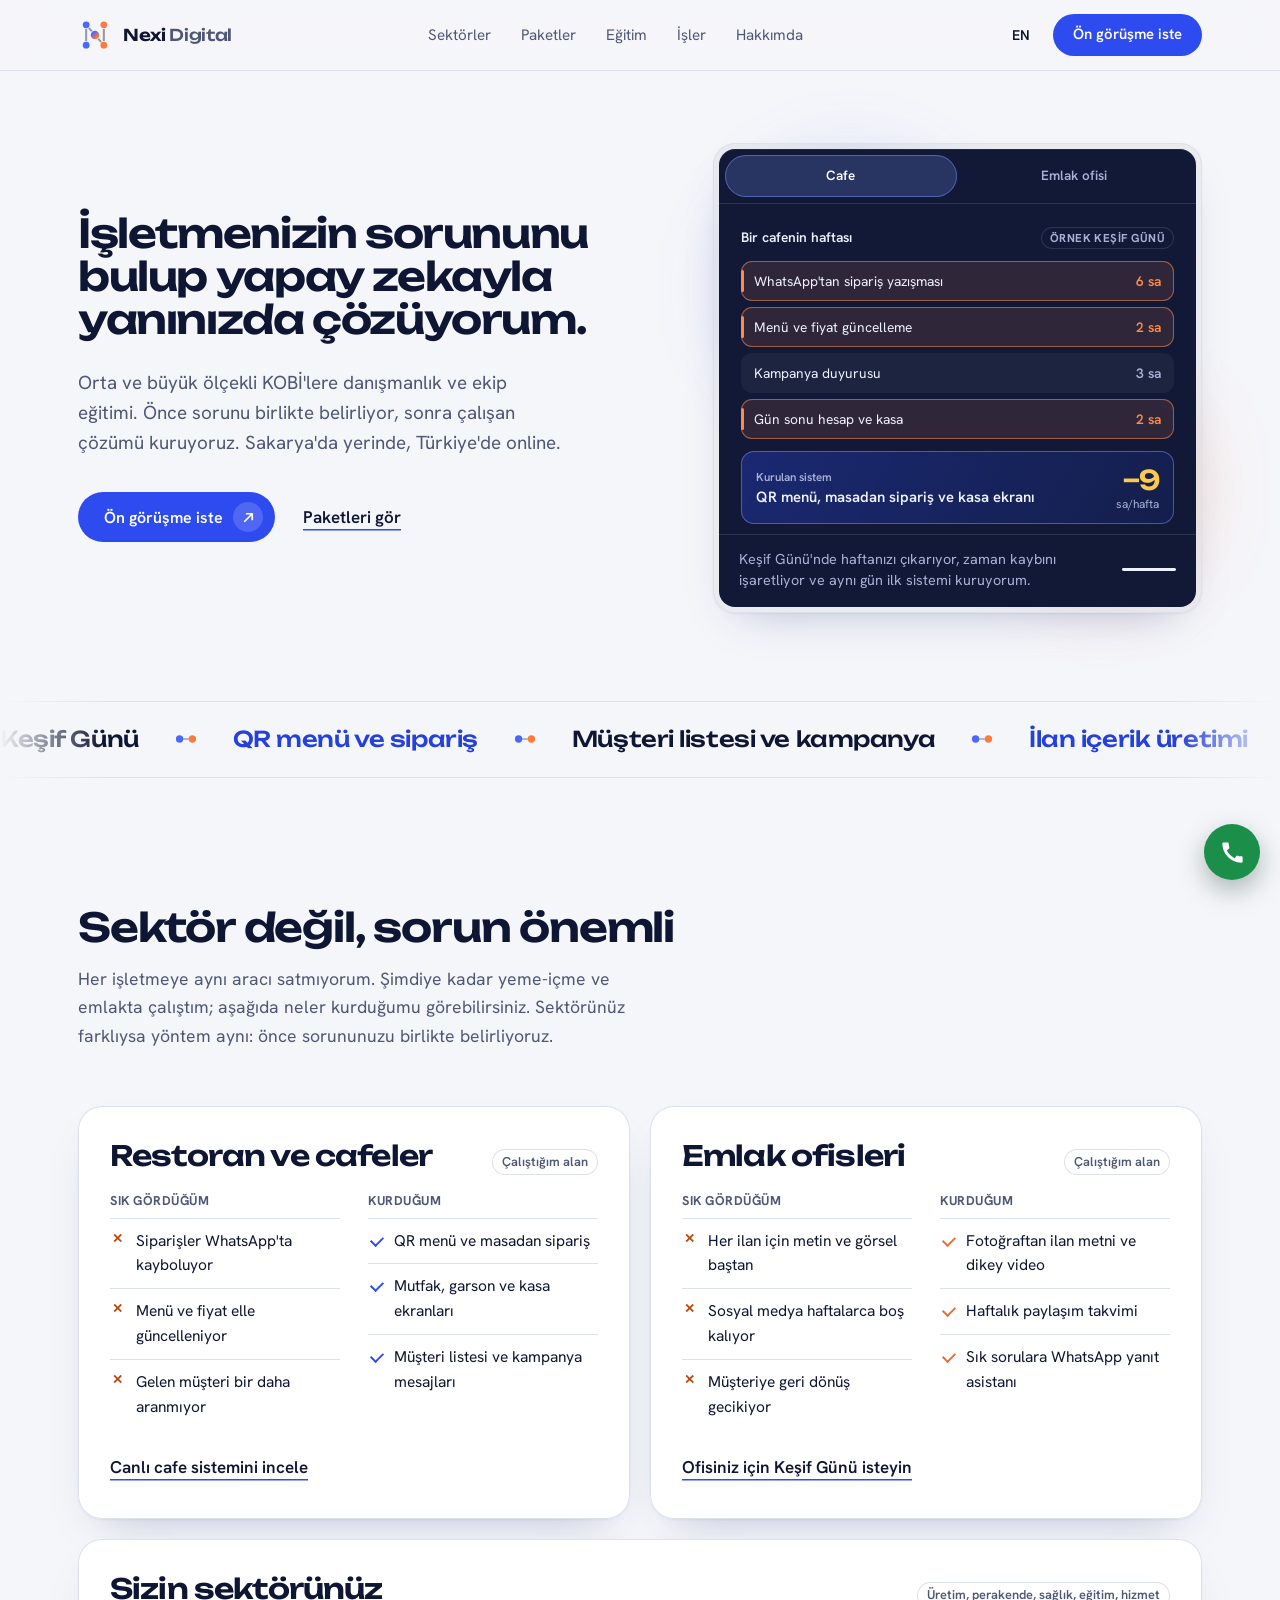
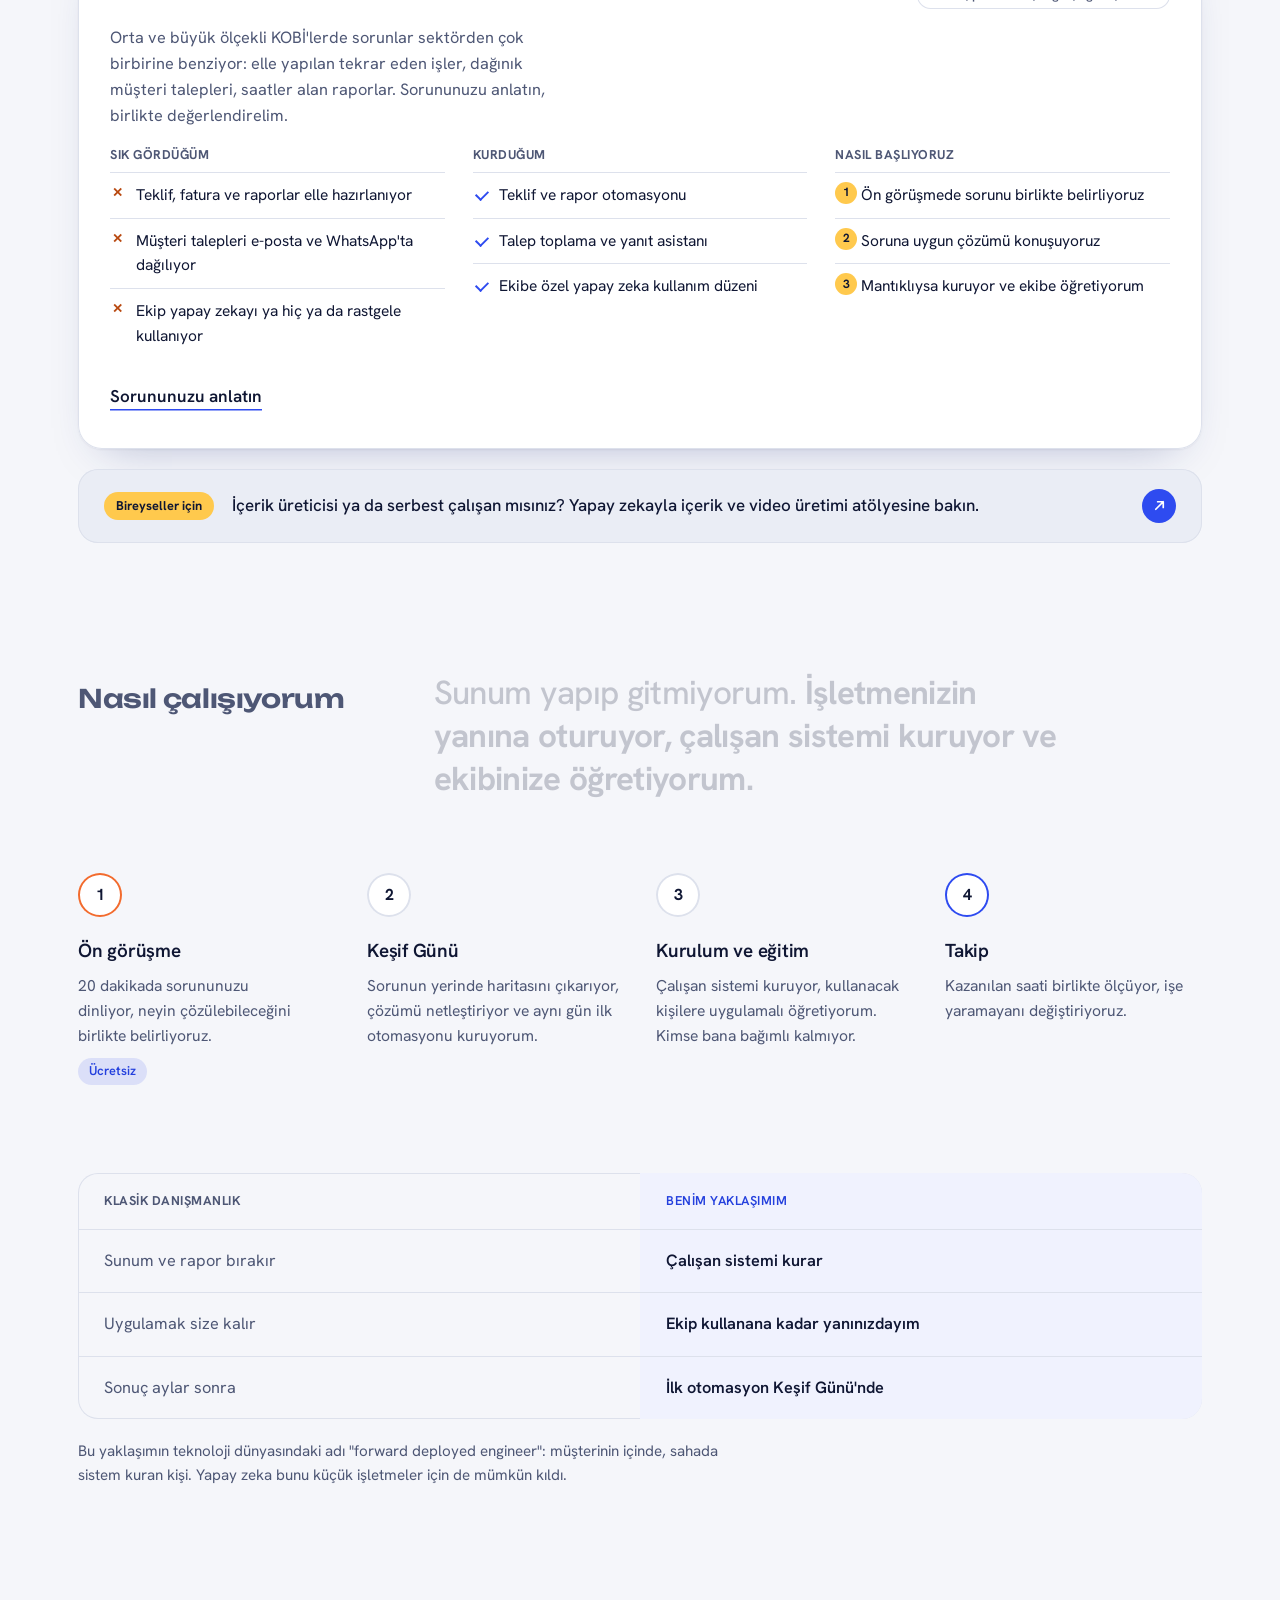
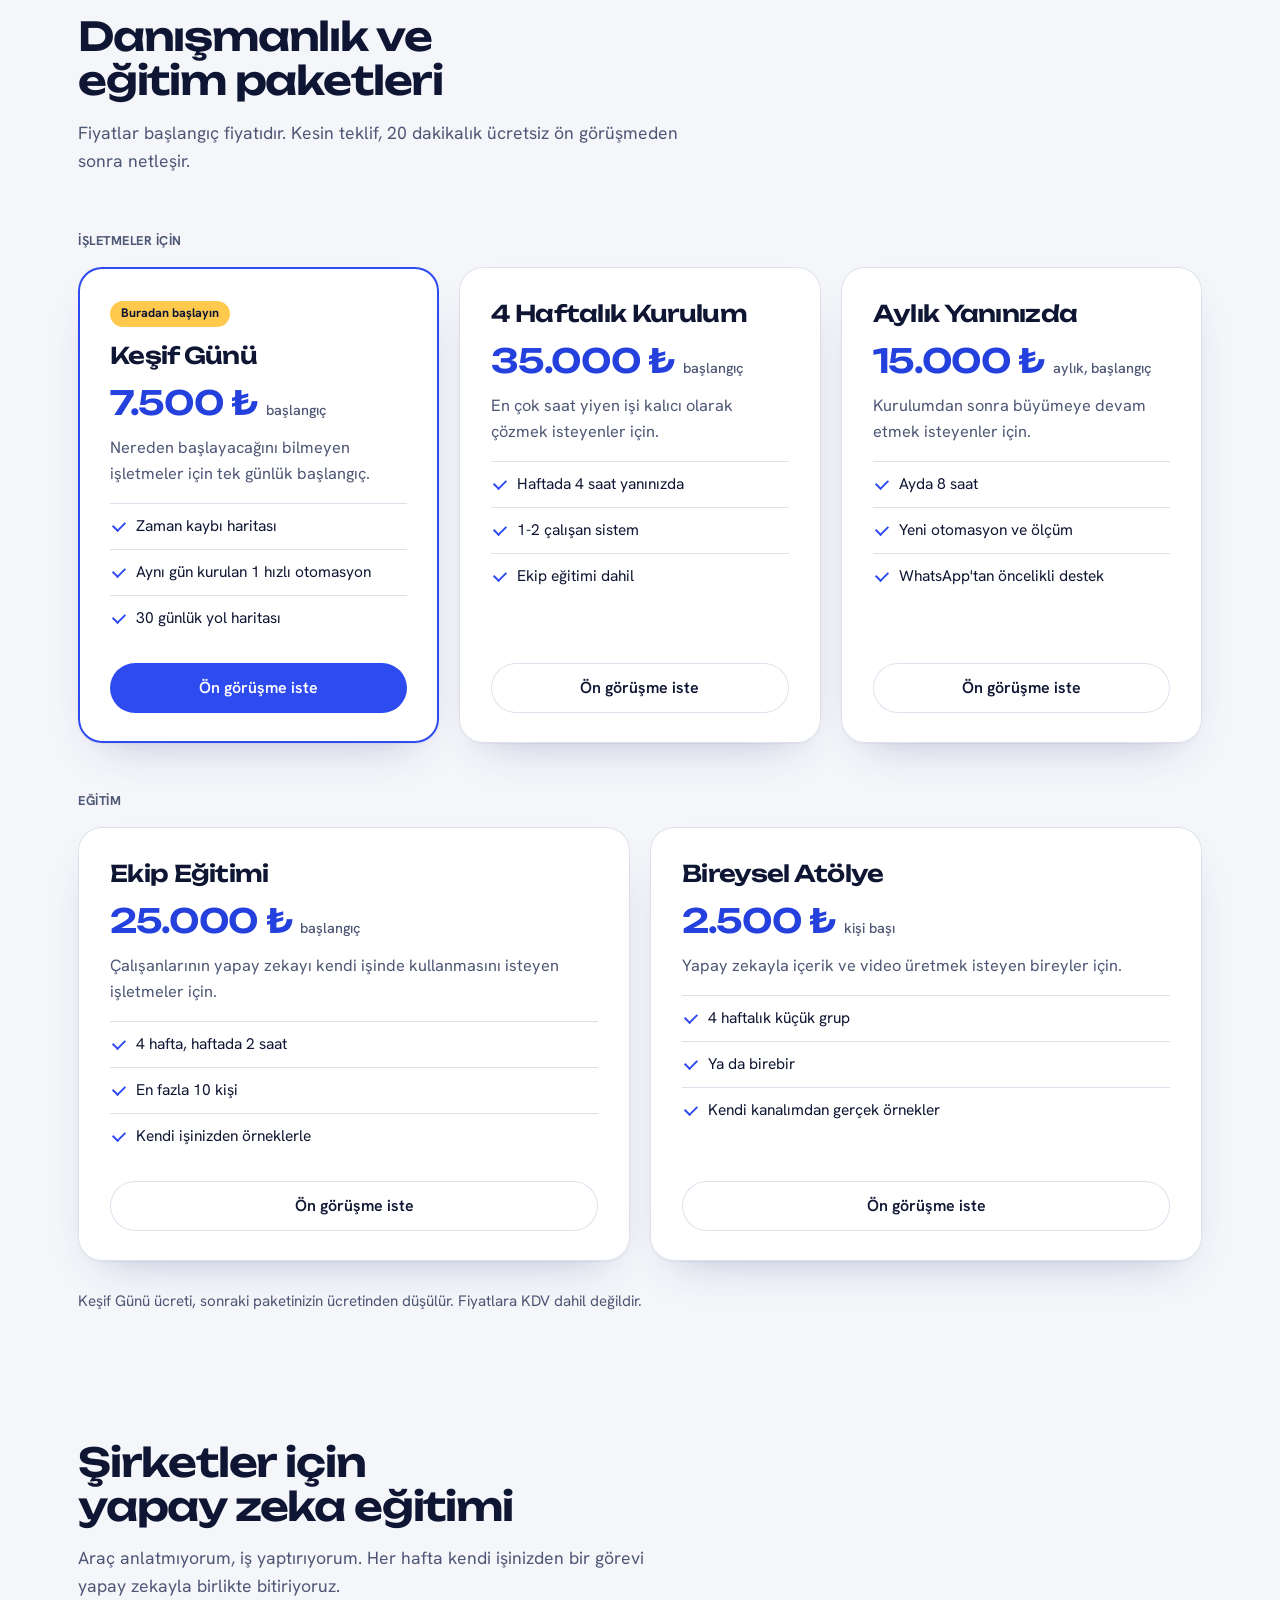
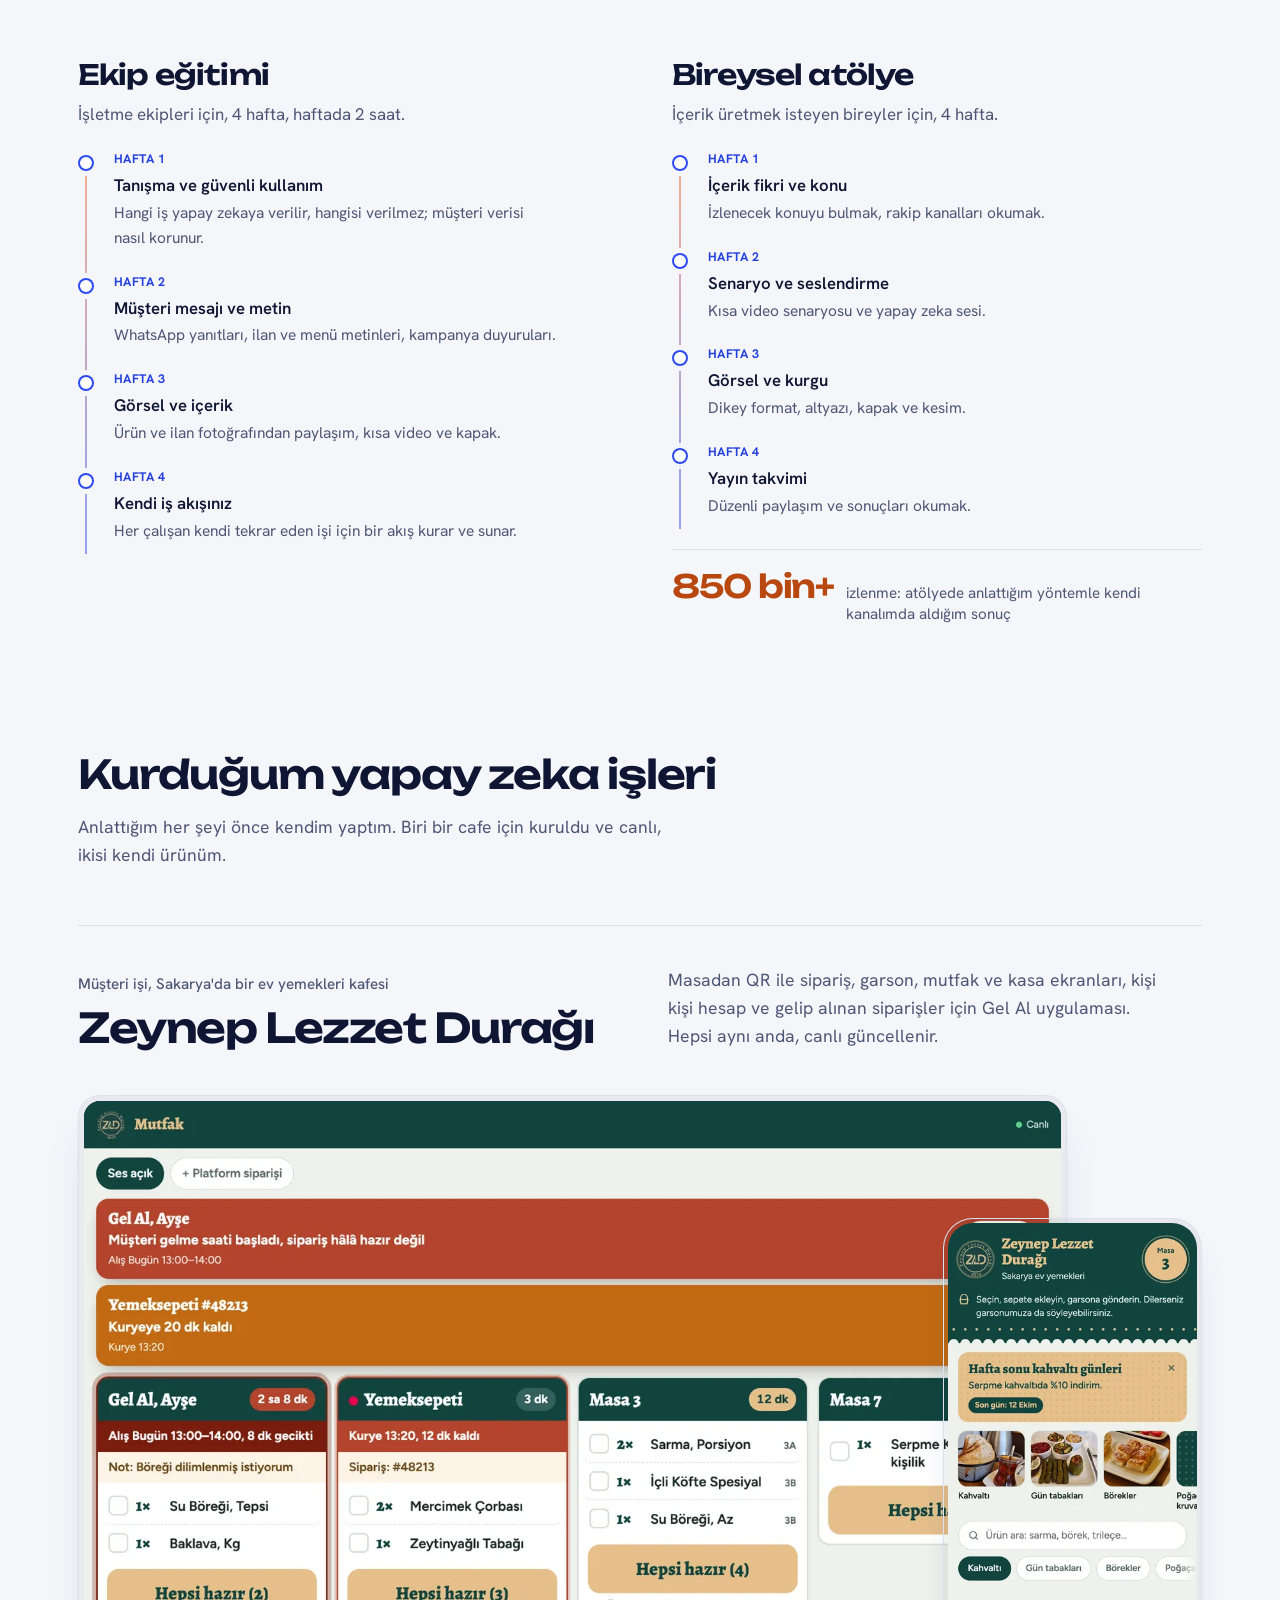
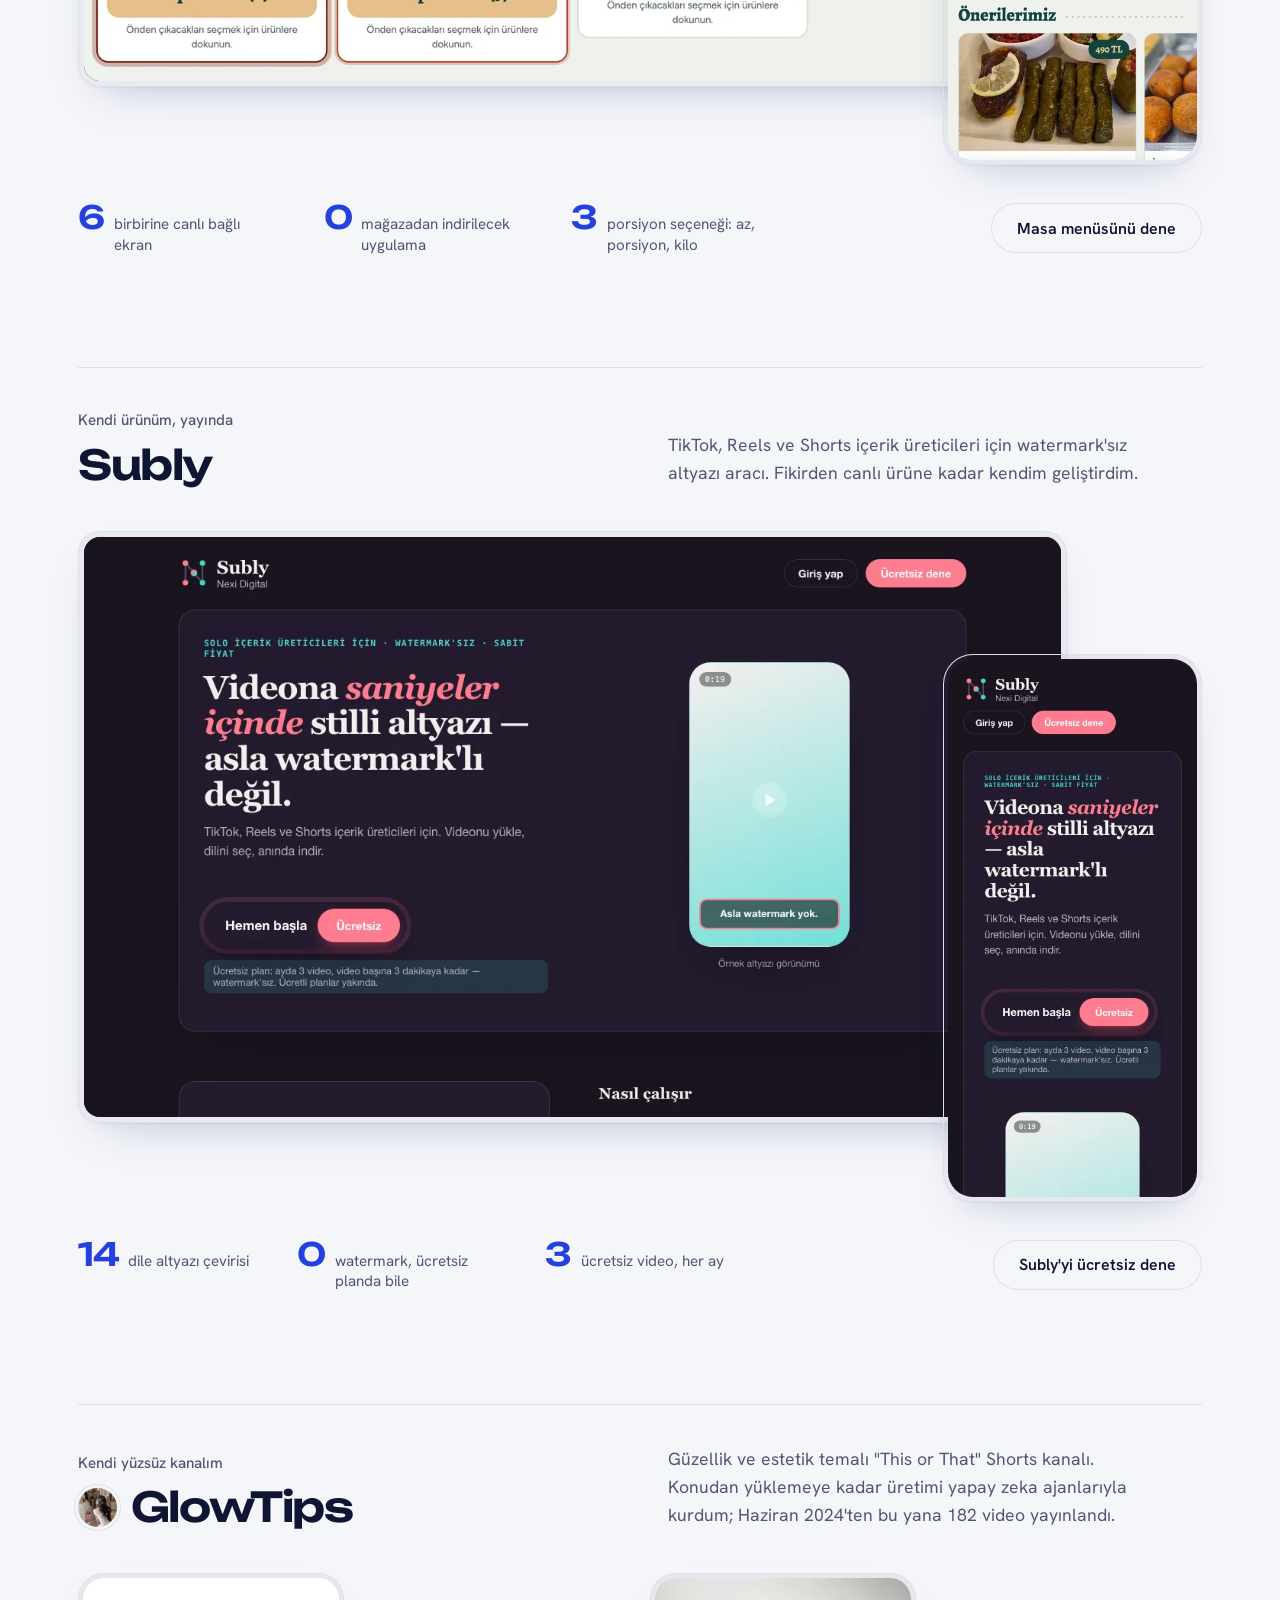
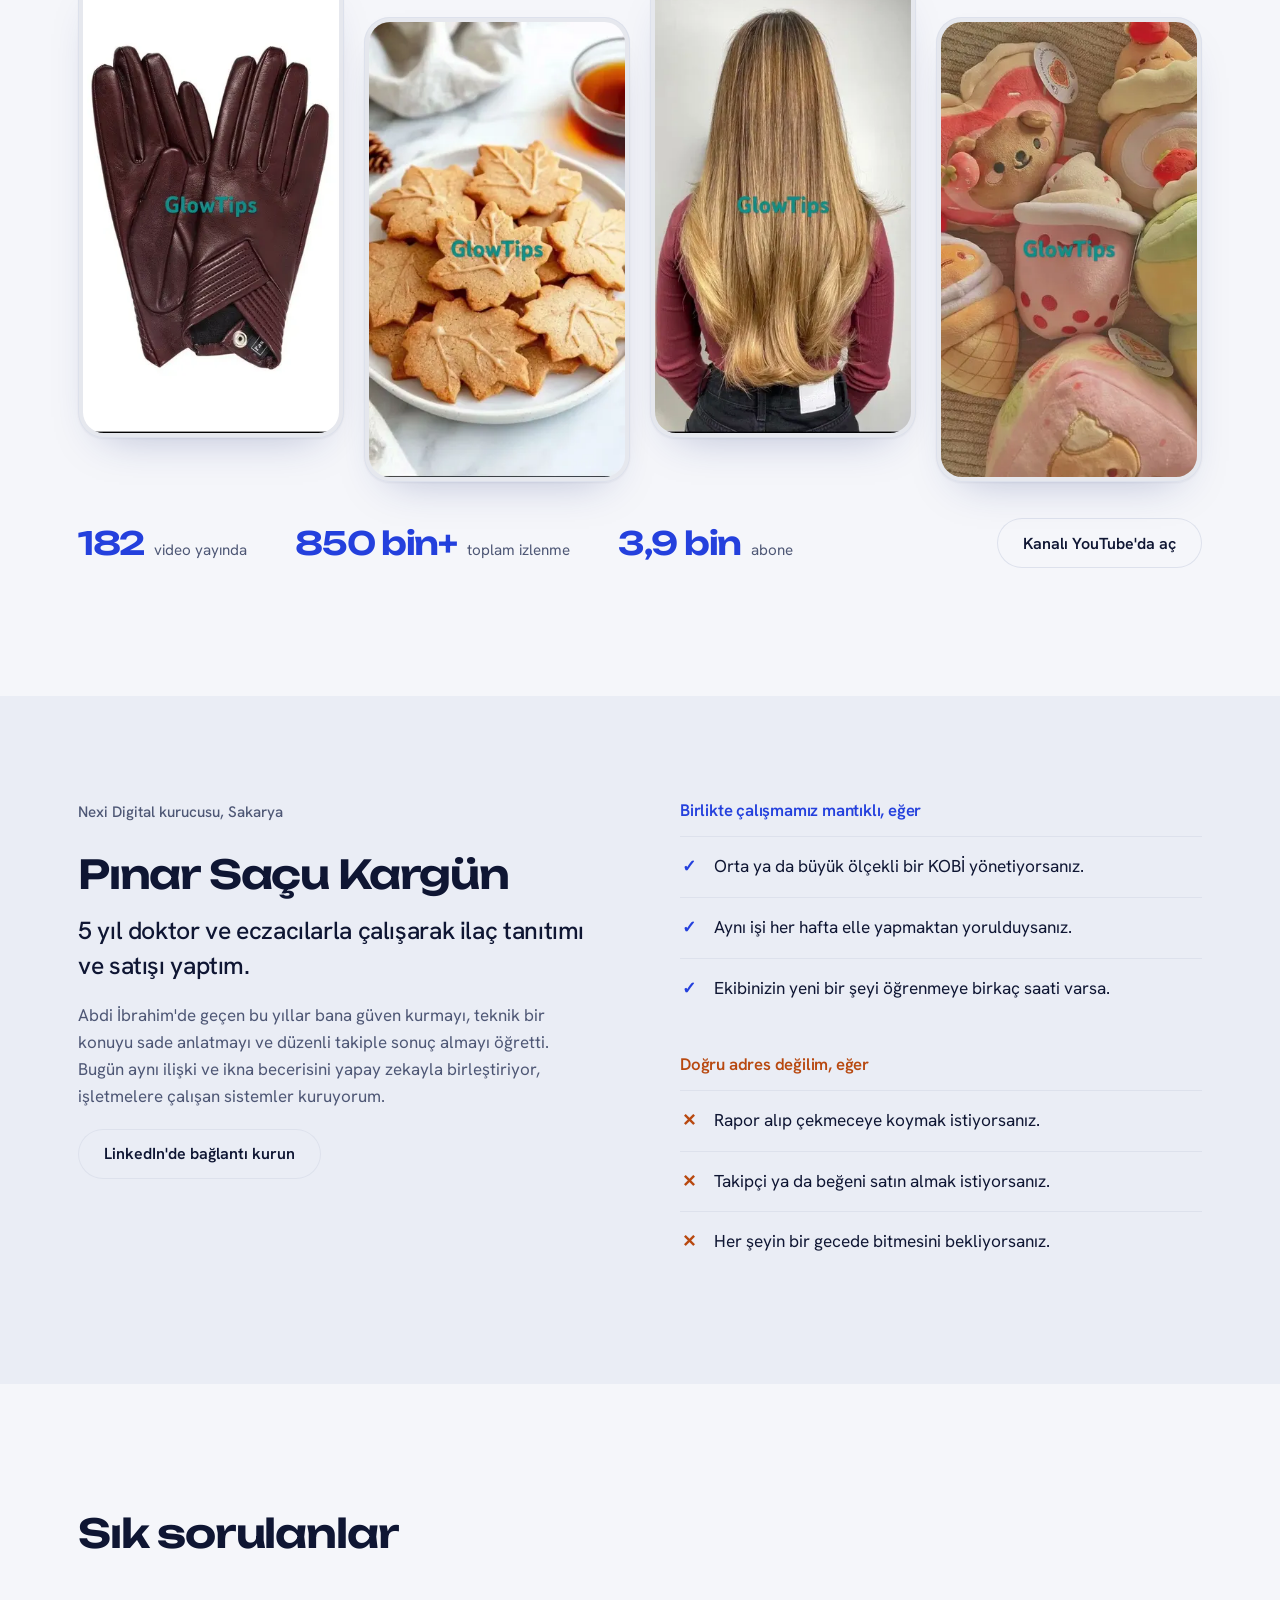
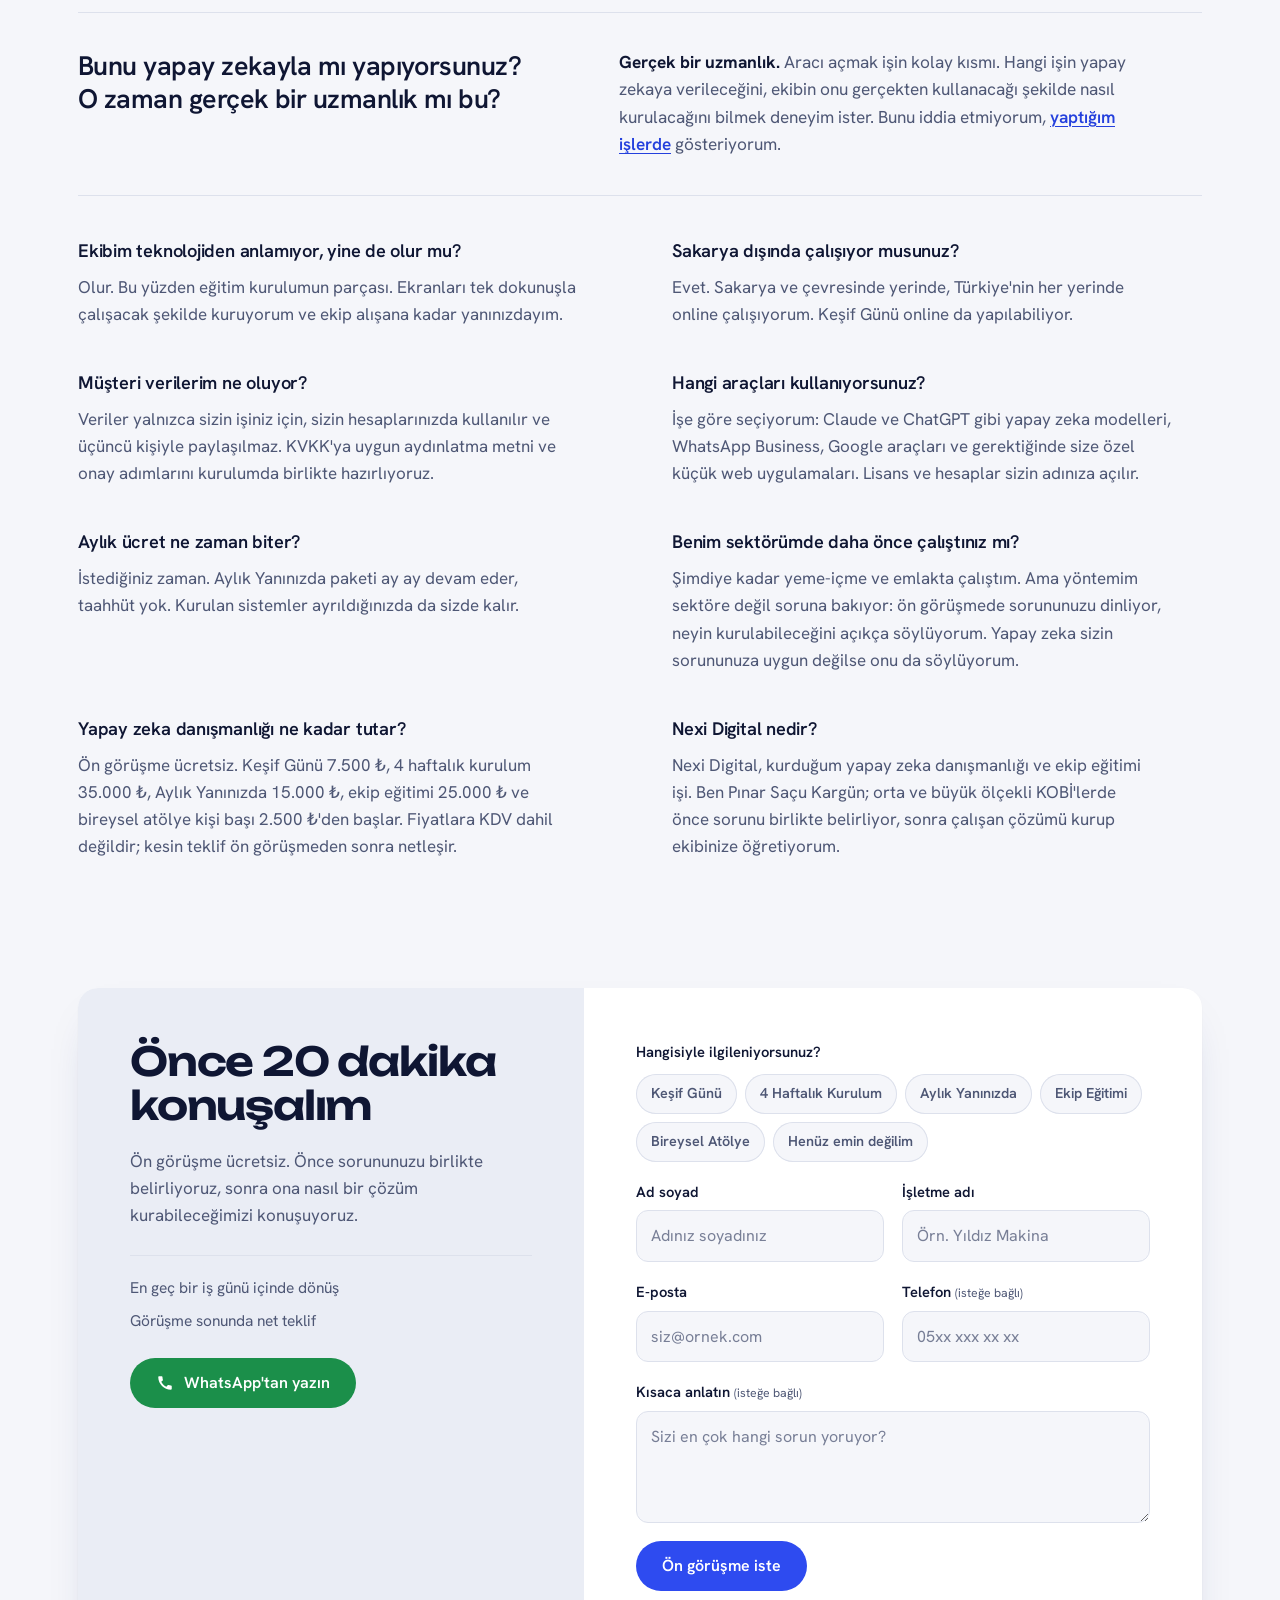
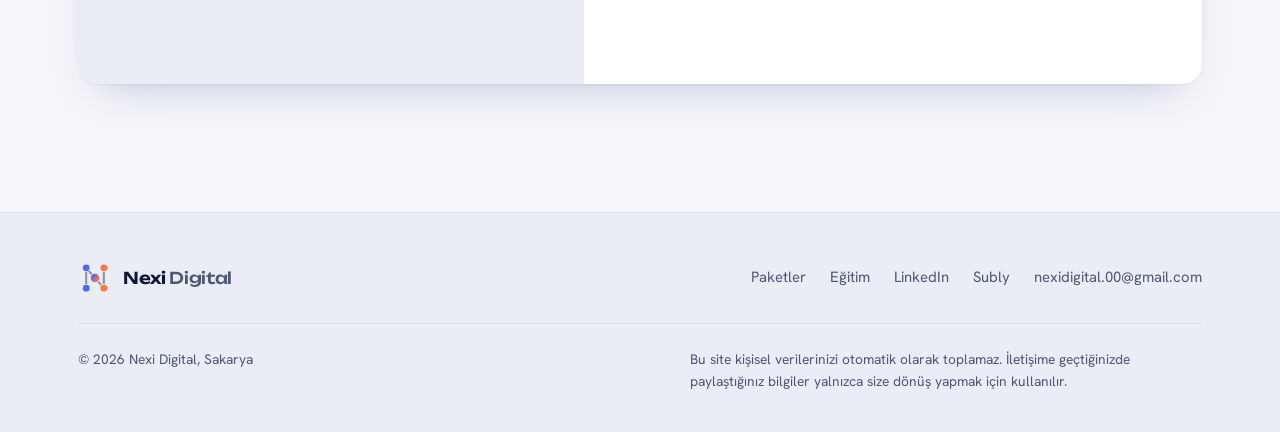
==== commit 9546e251: "feat: add search and AI discoverability basics Add robots.txt, sitemap.xml with hreflang alternates," ====
--- a/index.html
+++ b/index.html
@@ -3,24 +3,157 @@
 <head>
 <meta charset="utf-8">
 <meta name="viewport" content="width=device-width, initial-scale=1">
-<title>Nexi Digital | KOBİ'ler için yapay zeka danışmanlığı ve ekip eğitimi</title>
-<meta name="description" content="Orta ve büyük ölçekli KOBİ'lerde önce sorunu birlikte belirliyor, sonra yapay zekayla çalışan çözümü yanınızda kuruyor ve ekibinize öğretiyorum. Sakarya'da yerinde, Türkiye'de online.">
+<title>KOBİ'ler için Yapay Zeka Danışmanlığı ve Ekip Eğitimi | Nexi Digital</title>
+<meta name="description" content="KOBİ'ler için yapay zeka danışmanlığı, otomasyon ve ekip eğitimi. Önce sorununuzu birlikte belirliyor, sonra çözümü kurup ekibinize öğretiyorum. Ön görüşme ücretsiz.">
 <meta name="theme-color" content="#F5F6FA" media="(prefers-color-scheme: light)">
 <meta name="theme-color" content="#0B1024" media="(prefers-color-scheme: dark)">
 <meta property="og:type" content="website">
 <meta property="og:site_name" content="Nexi Digital">
 <meta property="og:title" content="Nexi Digital: Sorununuzu bulup yapay zekayla yanınızda çözüyorum">
-<meta property="og:description" content="Orta ve büyük ölçekli KOBİ'lerde önce sorunu birlikte belirliyor, sonra yapay zekayla çalışan çözümü yanınızda kuruyor ve ekibinize öğretiyorum. Sakarya'da yerinde, Türkiye'de online.">
+<meta property="og:description" content="KOBİ'ler için yapay zeka danışmanlığı, otomasyon ve ekip eğitimi. Önce sorununuzu birlikte belirliyor, sonra çözümü kurup ekibinize öğretiyorum. Ön görüşme ücretsiz.">
 <meta property="og:url" content="https://nexidigitalai.com/">
 <meta property="og:image" content="https://nexidigitalai.com/img/og-tr.png">
 <meta property="og:image:width" content="1200">
 <meta property="og:image:height" content="630">
 <meta property="og:locale" content="tr_TR">
+<meta property="og:locale:alternate" content="en_US">
 <meta name="twitter:card" content="summary_large_image">
 <link rel="canonical" href="https://nexidigitalai.com/">
 <link rel="alternate" hreflang="tr" href="https://nexidigitalai.com/">
 <link rel="alternate" hreflang="en" href="https://nexidigitalai.com/en.html">
 <link rel="alternate" hreflang="x-default" href="https://nexidigitalai.com/">
+<script type="application/ld+json">
+{
+ "@context": "https://schema.org",
+ "@graph": [
+  {
+   "@type": "ProfessionalService",
+   "@id": "https://nexidigitalai.com/#org",
+   "name": "Nexi Digital",
+   "url": "https://nexidigitalai.com/",
+   "image": "https://nexidigitalai.com/img/og-tr.png",
+   "description": "KOBİ'ler için yapay zeka danışmanlığı ve ekip eğitimi. Önce sorunu birlikte belirler, sonra çalışan çözümü kurar ve ekibe öğretir.",
+   "email": "nexidigital.00@gmail.com",
+   "telephone": "+905358758848",
+   "address": {
+    "@type": "PostalAddress",
+    "addressLocality": "Sakarya",
+    "addressCountry": "TR"
+   },
+   "areaServed": {
+    "@type": "Country",
+    "name": "Türkiye"
+   },
+   "knowsLanguage": [
+    "tr",
+    "en"
+   ],
+   "founder": {
+    "@id": "https://nexidigitalai.com/#founder"
+   },
+   "makesOffer": [
+    {
+     "@type": "Offer",
+     "priceCurrency": "TRY",
+     "priceSpecification": {
+      "@type": "PriceSpecification",
+      "minPrice": 7500,
+      "priceCurrency": "TRY",
+      "valueAddedTaxIncluded": false
+     },
+     "itemOffered": {
+      "@type": "Service",
+      "name": "Keşif Günü",
+      "description": "Sorunun yerinde haritası ve aynı gün ilk otomasyon."
+     }
+    },
+    {
+     "@type": "Offer",
+     "priceCurrency": "TRY",
+     "priceSpecification": {
+      "@type": "PriceSpecification",
+      "minPrice": 35000,
+      "priceCurrency": "TRY",
+      "valueAddedTaxIncluded": false
+     },
+     "itemOffered": {
+      "@type": "Service",
+      "name": "4 Haftalık Kurulum",
+      "description": "Çalışan sistemin kurulumu ve ekibe öğretilmesi."
+     }
+    },
+    {
+     "@type": "Offer",
+     "priceCurrency": "TRY",
+     "priceSpecification": {
+      "@type": "PriceSpecification",
+      "minPrice": 15000,
+      "priceCurrency": "TRY",
+      "valueAddedTaxIncluded": false
+     },
+     "itemOffered": {
+      "@type": "Service",
+      "name": "Aylık Yanınızda",
+      "description": "Aylık destek, taahhütsüz."
+     }
+    },
+    {
+     "@type": "Offer",
+     "priceCurrency": "TRY",
+     "priceSpecification": {
+      "@type": "PriceSpecification",
+      "minPrice": 25000,
+      "priceCurrency": "TRY",
+      "valueAddedTaxIncluded": false
+     },
+     "itemOffered": {
+      "@type": "Service",
+      "name": "Ekip Eğitimi",
+      "description": "Şirket ekibine uygulamalı yapay zeka eğitimi."
+     }
+    },
+    {
+     "@type": "Offer",
+     "priceCurrency": "TRY",
+     "priceSpecification": {
+      "@type": "PriceSpecification",
+      "minPrice": 2500,
+      "priceCurrency": "TRY",
+      "valueAddedTaxIncluded": false
+     },
+     "itemOffered": {
+      "@type": "Service",
+      "name": "Bireysel Atölye",
+      "description": "Kişi başı yapay zeka atölyesi."
+     }
+    }
+   ]
+  },
+  {
+   "@type": "Person",
+   "@id": "https://nexidigitalai.com/#founder",
+   "name": "Pınar Saçu Kargün",
+   "jobTitle": "Kurucu, yapay zeka danışmanı ve eğitmeni",
+   "worksFor": {
+    "@id": "https://nexidigitalai.com/#org"
+   },
+   "sameAs": [
+    "https://www.linkedin.com/in/pinarsacukargun/"
+   ]
+  },
+  {
+   "@type": "WebSite",
+   "@id": "https://nexidigitalai.com/#website",
+   "url": "https://nexidigitalai.com/",
+   "name": "Nexi Digital",
+   "inLanguage": "tr",
+   "publisher": {
+    "@id": "https://nexidigitalai.com/#org"
+   }
+  }
+ ]
+}
+</script>
 <link rel="icon" href="data:image/svg+xml,%3Csvg xmlns='http://www.w3.org/2000/svg' viewBox='0 0 100 100'%3E%3Crect width='100' height='100' rx='24' fill='%230B1024'/%3E%3Cdefs%3E%3ClinearGradient id='g' x1='0' y1='0' x2='1' y2='1'%3E%3Cstop offset='.2' stop-color='%234A67FF'/%3E%3Cstop offset='.8' stop-color='%23FF7A3D'/%3E%3C/linearGradient%3E%3C/defs%3E%3Cpath d='M28 24v52M28 24l44 52M72 24v52' stroke='%23fff' stroke-opacity='.42' stroke-width='7' stroke-linecap='round' fill='none'/%3E%3Ccircle cx='28' cy='24' r='10' fill='%234A67FF'/%3E%3Ccircle cx='28' cy='76' r='10' fill='%234A67FF'/%3E%3Ccircle cx='72' cy='24' r='10' fill='%23FF7A3D'/%3E%3Ccircle cx='72' cy='76' r='10' fill='%23FF7A3D'/%3E%3Ccircle cx='50' cy='50' r='12' fill='url(%23g)'/%3E%3C/svg%3E">
 <link rel="preconnect" href="https://fonts.googleapis.com">
 <link rel="preconnect" href="https://fonts.gstatic.com" crossorigin>
@@ -751,7 +884,7 @@
 
   <section class="wrap block" id="paketler" aria-labelledby="packTitle">
     <div class="sectionHead rv">
-      <h2 id="packTitle">Paketler</h2>
+      <h2 id="packTitle">Danışmanlık ve eğitim paketleri</h2>
       <p class="lede">Fiyatlar başlangıç fiyatıdır. Kesin teklif, 20 dakikalık ücretsiz ön görüşmeden sonra netleşir.</p>
     </div>
     <p class="packGroup">İşletmeler için</p>
@@ -801,7 +934,7 @@
 
   <section class="wrap block" id="egitim" aria-labelledby="eduTitle">
     <div class="sectionHead rv">
-      <h2 id="eduTitle">Eğitim</h2>
+      <h2 id="eduTitle">Şirketler için yapay zeka eğitimi</h2>
       <p class="lede">Araç anlatmıyorum, iş yaptırıyorum. Her hafta kendi işinizden bir görevi yapay zekayla birlikte bitiriyoruz.</p>
     </div>
     <div class="edu">
@@ -831,7 +964,7 @@
 
   <section class="wrap block" id="isler" aria-labelledby="workTitle">
     <div class="sectionHead rv">
-      <h2 id="workTitle">Yaptıklarım</h2>
+      <h2 id="workTitle">Kurduğum yapay zeka işleri</h2>
       <p class="lede">Anlattığım her şeyi önce kendim yaptım. Biri bir cafe için kuruldu ve canlı, ikisi kendi ürünüm.</p>
     </div>
 
@@ -912,7 +1045,7 @@
           <h2 id="aboutTitle">Pınar Saçu Kargün</h2>
           <p class="aboutBig">5 yıl doktor ve eczacılarla çalışarak ilaç tanıtımı ve satışı yaptım.</p>
           <p class="aboutP">Abdi İbrahim'de geçen bu yıllar bana güven kurmayı, teknik bir konuyu sade anlatmayı ve düzenli takiple sonuç almayı öğretti. Bugün aynı ilişki ve ikna becerisini yapay zekayla birleştiriyor, işletmelere çalışan sistemler kuruyorum.</p>
-          <a class="btn btnQuiet" href="https://www.linkedin.com/in/pinar-sa%C3%A7u-karg%C3%BCn-73a41491/" target="_blank" rel="noopener">LinkedIn'de bağlantı kurun<span class="sr"> (yeni sekmede açılır)</span></a>
+          <a class="btn btnQuiet" href="https://www.linkedin.com/in/pinarsacukargun/" target="_blank" rel="noopener">LinkedIn'de bağlantı kurun<span class="sr"> (yeni sekmede açılır)</span></a>
         </div>
         <div class="fit">
           <div>
@@ -944,6 +1077,8 @@
         <div><h3>Hangi araçları kullanıyorsunuz?</h3><p>İşe göre seçiyorum: Claude ve ChatGPT gibi yapay zeka modelleri, WhatsApp Business, Google araçları ve gerektiğinde size özel küçük web uygulamaları. Lisans ve hesaplar sizin adınıza açılır.</p></div>
         <div><h3>Aylık ücret ne zaman biter?</h3><p>İstediğiniz zaman. Aylık Yanınızda paketi ay ay devam eder, taahhüt yok. Kurulan sistemler ayrıldığınızda da sizde kalır.</p></div>
         <div><h3>Benim sektörümde daha önce çalıştınız mı?</h3><p>Şimdiye kadar yeme-içme ve emlakta çalıştım. Ama yöntemim sektöre değil soruna bakıyor: ön görüşmede sorununuzu dinliyor, neyin kurulabileceğini açıkça söylüyorum. Yapay zeka sizin sorununuza uygun değilse onu da söylüyorum.</p></div>
+        <div><h3>Yapay zeka danışmanlığı ne kadar tutar?</h3><p>Ön görüşme ücretsiz. Keşif Günü 7.500 ₺, 4 haftalık kurulum 35.000 ₺, Aylık Yanınızda 15.000 ₺, ekip eğitimi 25.000 ₺ ve bireysel atölye kişi başı 2.500 ₺'den başlar. Fiyatlara KDV dahil değildir; kesin teklif ön görüşmeden sonra netleşir.</p></div>
+        <div><h3>Nexi Digital nedir?</h3><p>Nexi Digital, kurduğum yapay zeka danışmanlığı ve ekip eğitimi işi. Ben Pınar Saçu Kargün; orta ve büyük ölçekli KOBİ'lerde önce sorunu birlikte belirliyor, sonra çalışan çözümü kurup ekibinize öğretiyorum.</p></div>
       </div>
     </section>
 
@@ -1001,7 +1136,7 @@
       <nav class="footLinks" aria-label="Alt menü">
         <a href="#paketler">Paketler</a>
         <a href="#egitim">Eğitim</a>
-        <a href="https://www.linkedin.com/in/pinar-sa%C3%A7u-karg%C3%BCn-73a41491/" target="_blank" rel="noopener">LinkedIn</a>
+        <a href="https://www.linkedin.com/in/pinarsacukargun/" target="_blank" rel="noopener">LinkedIn</a>
         <a href="https://subly.nexidigitalai.com/" target="_blank" rel="noopener">Subly</a>
         <a href="mailto:nexidigital.00@gmail.com">nexidigital.00@gmail.com</a>
       </nav>
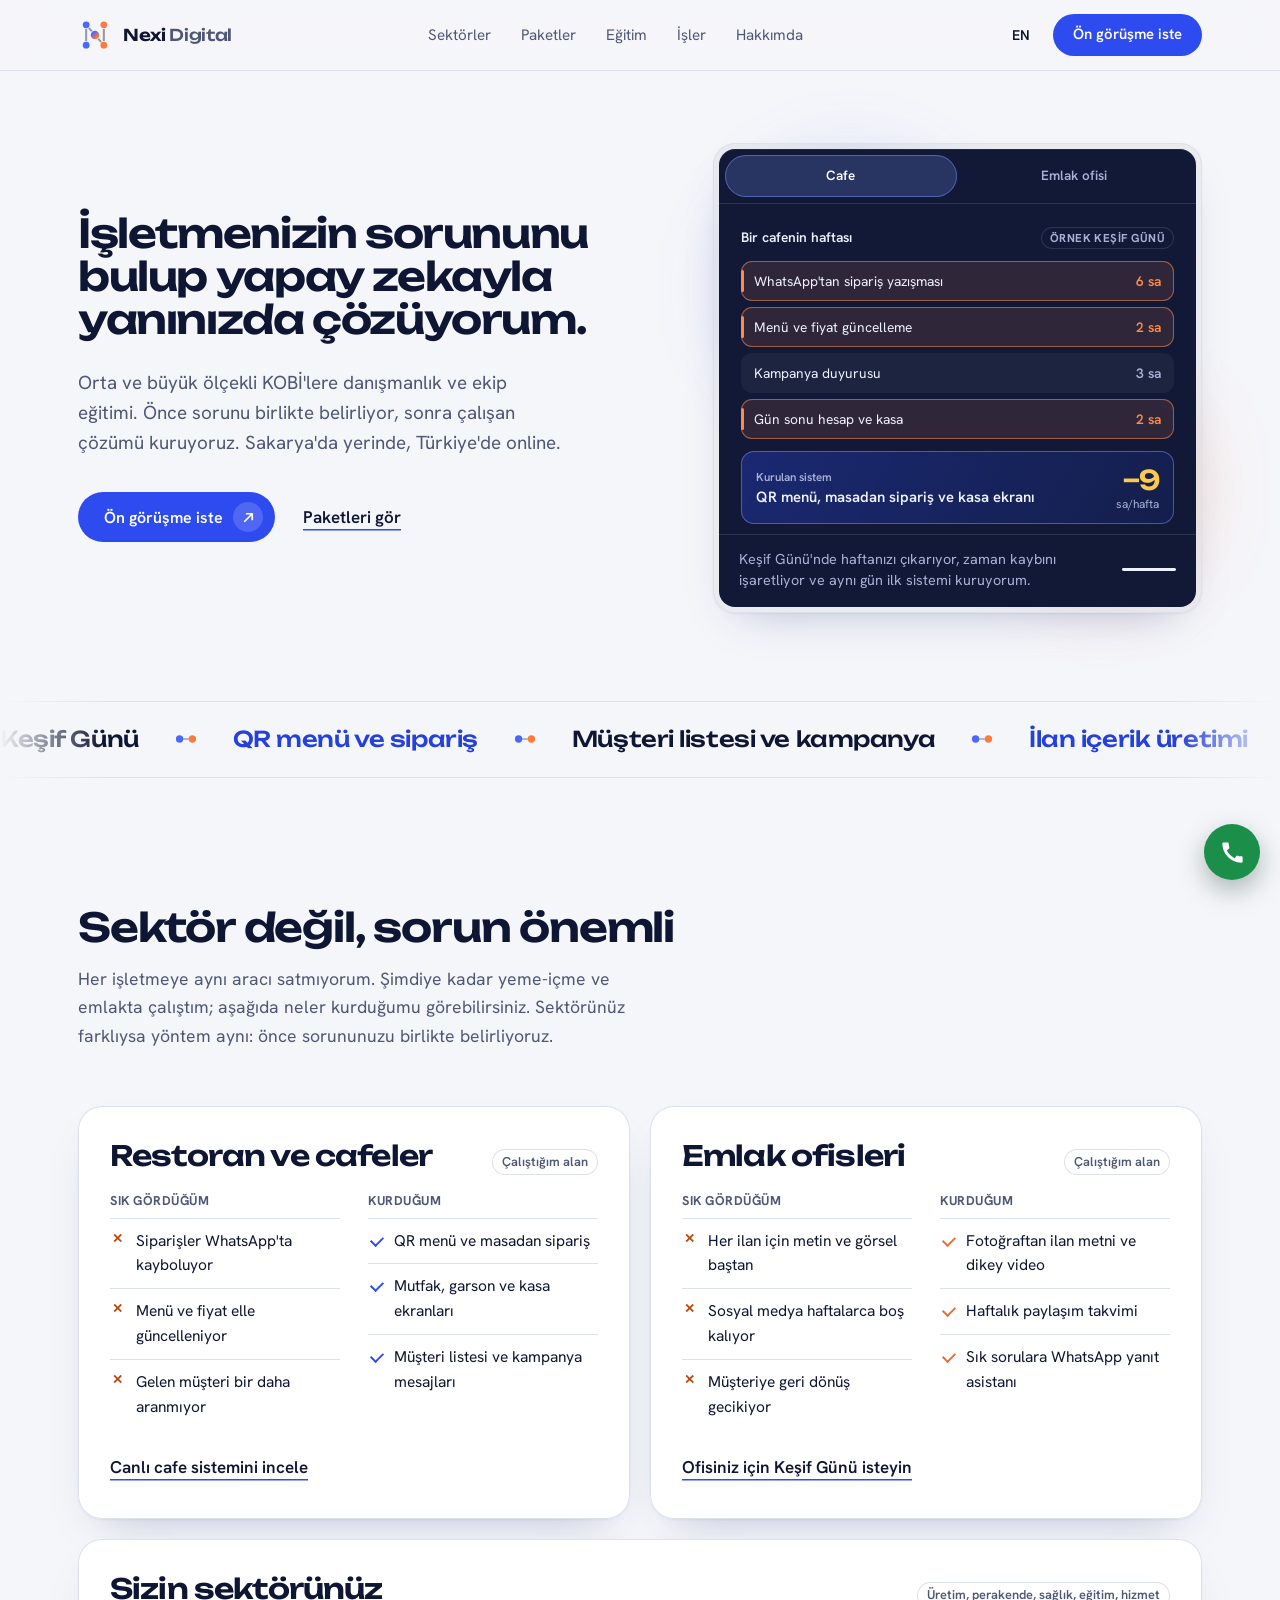
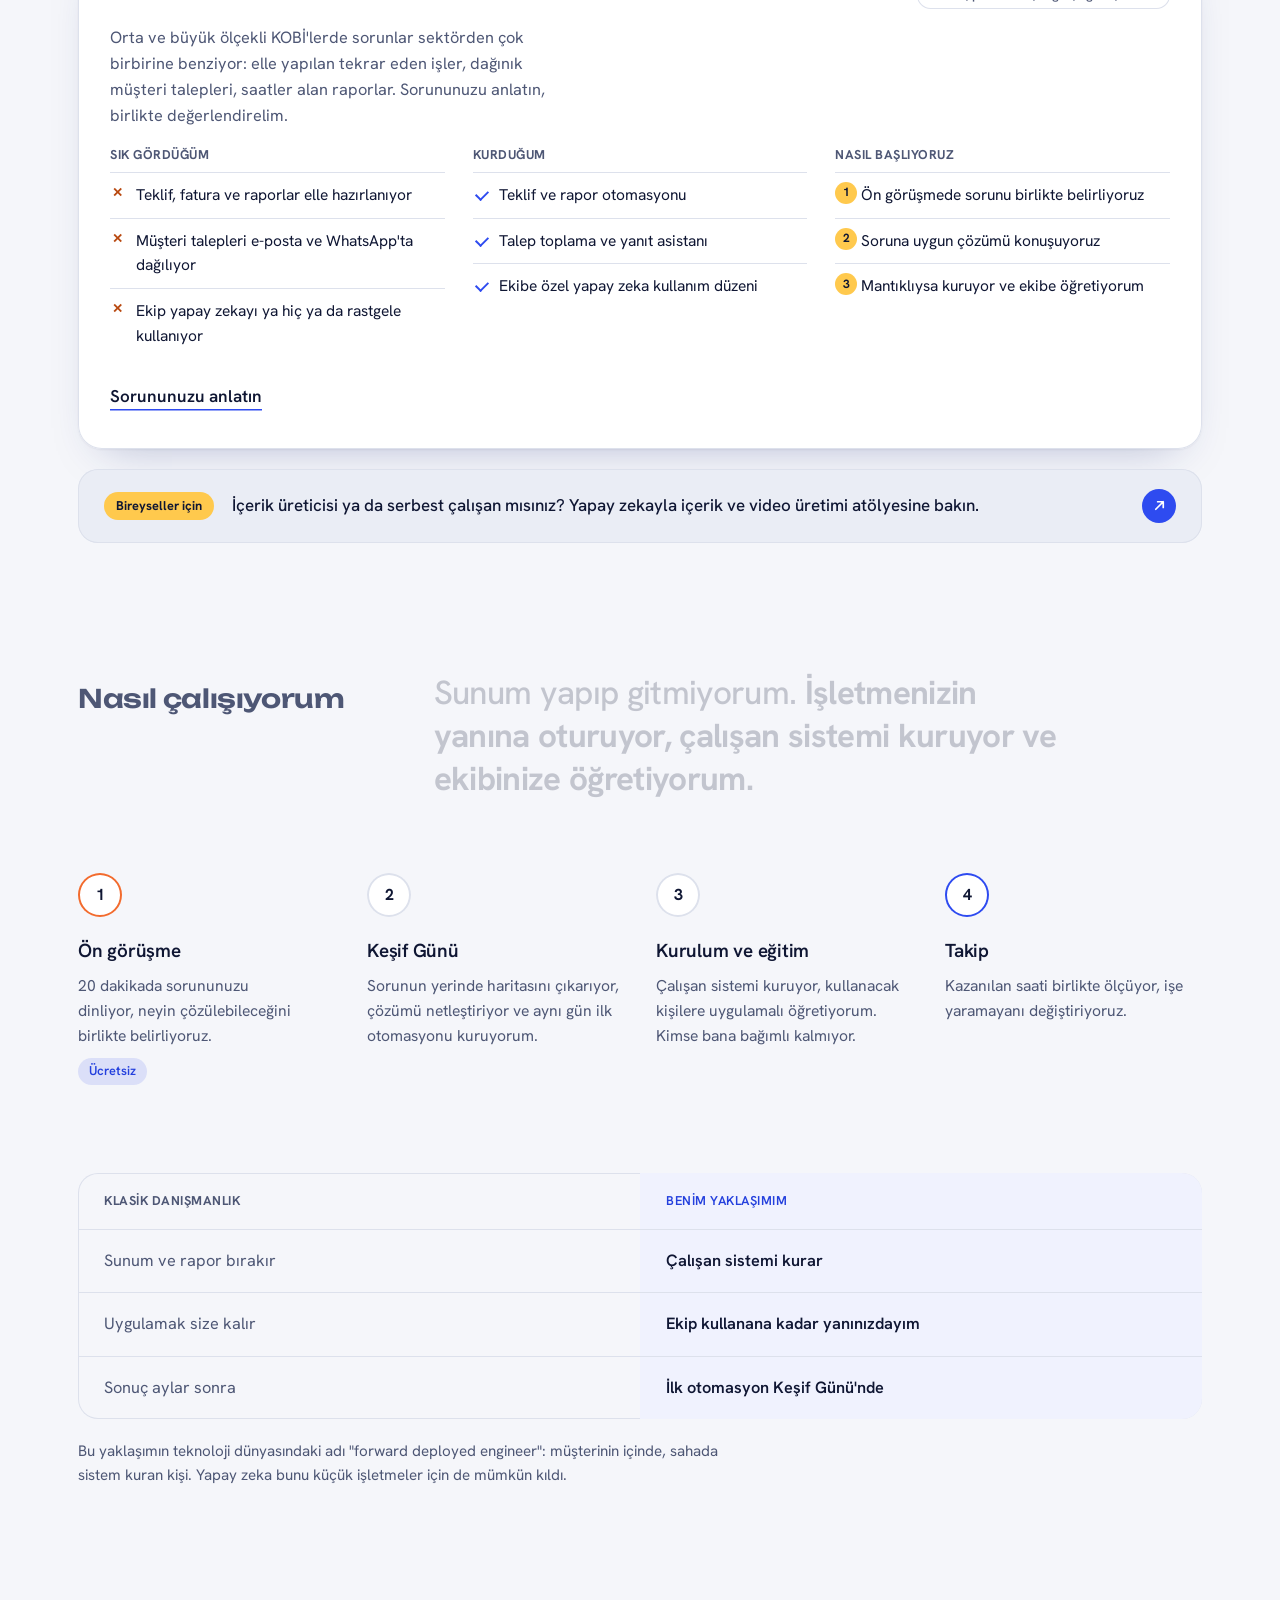
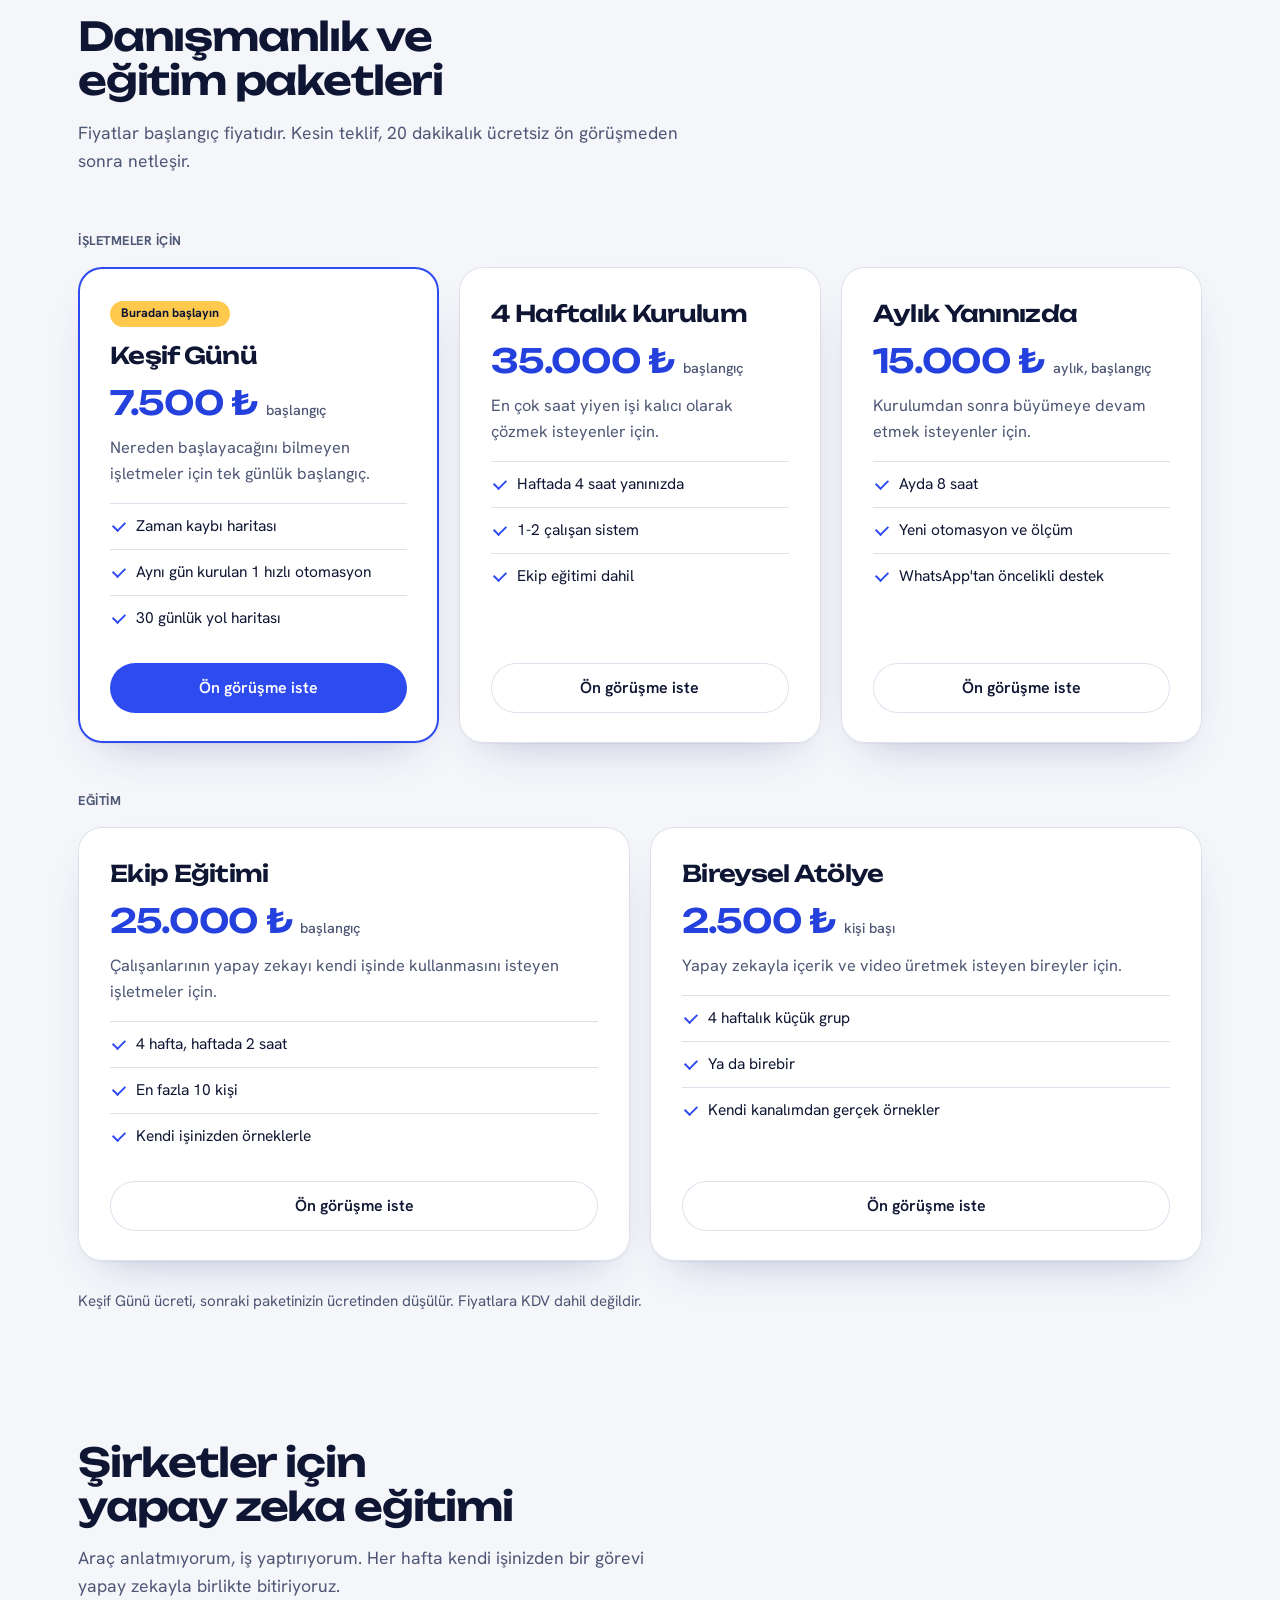
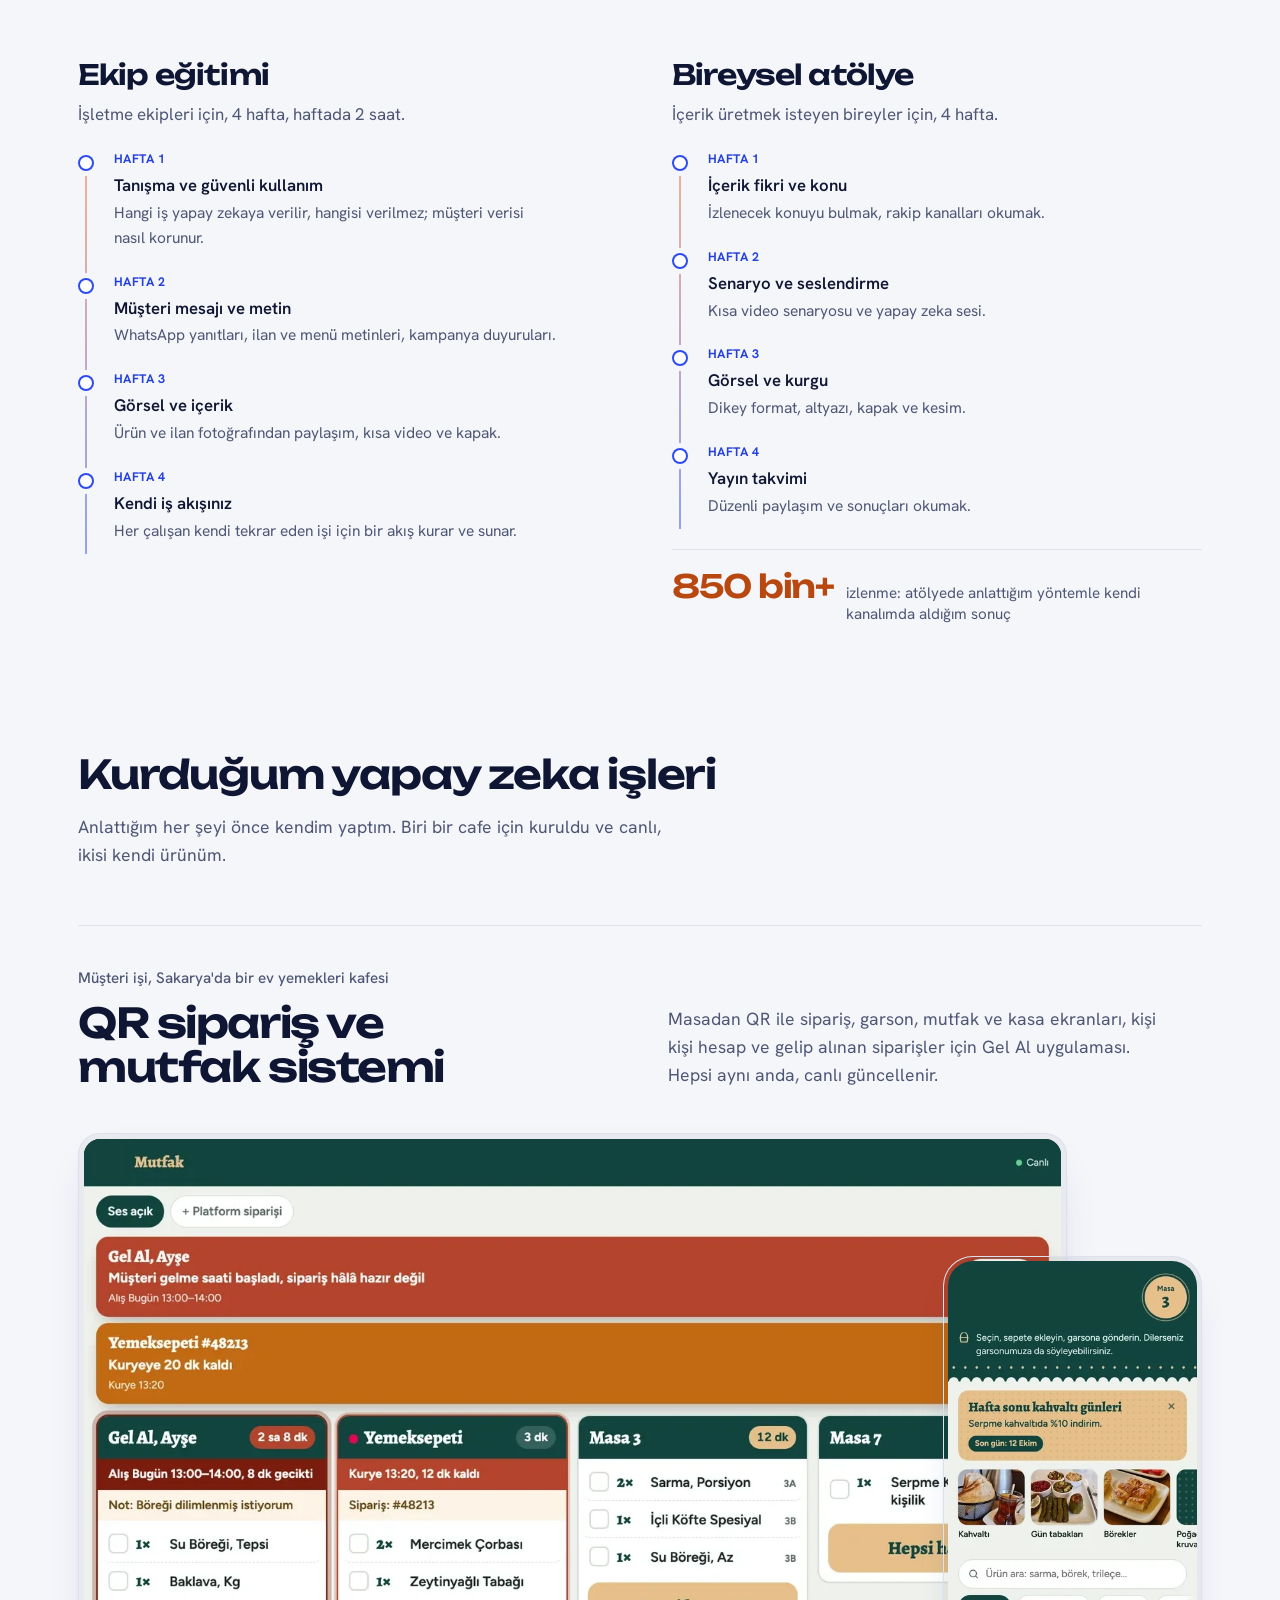
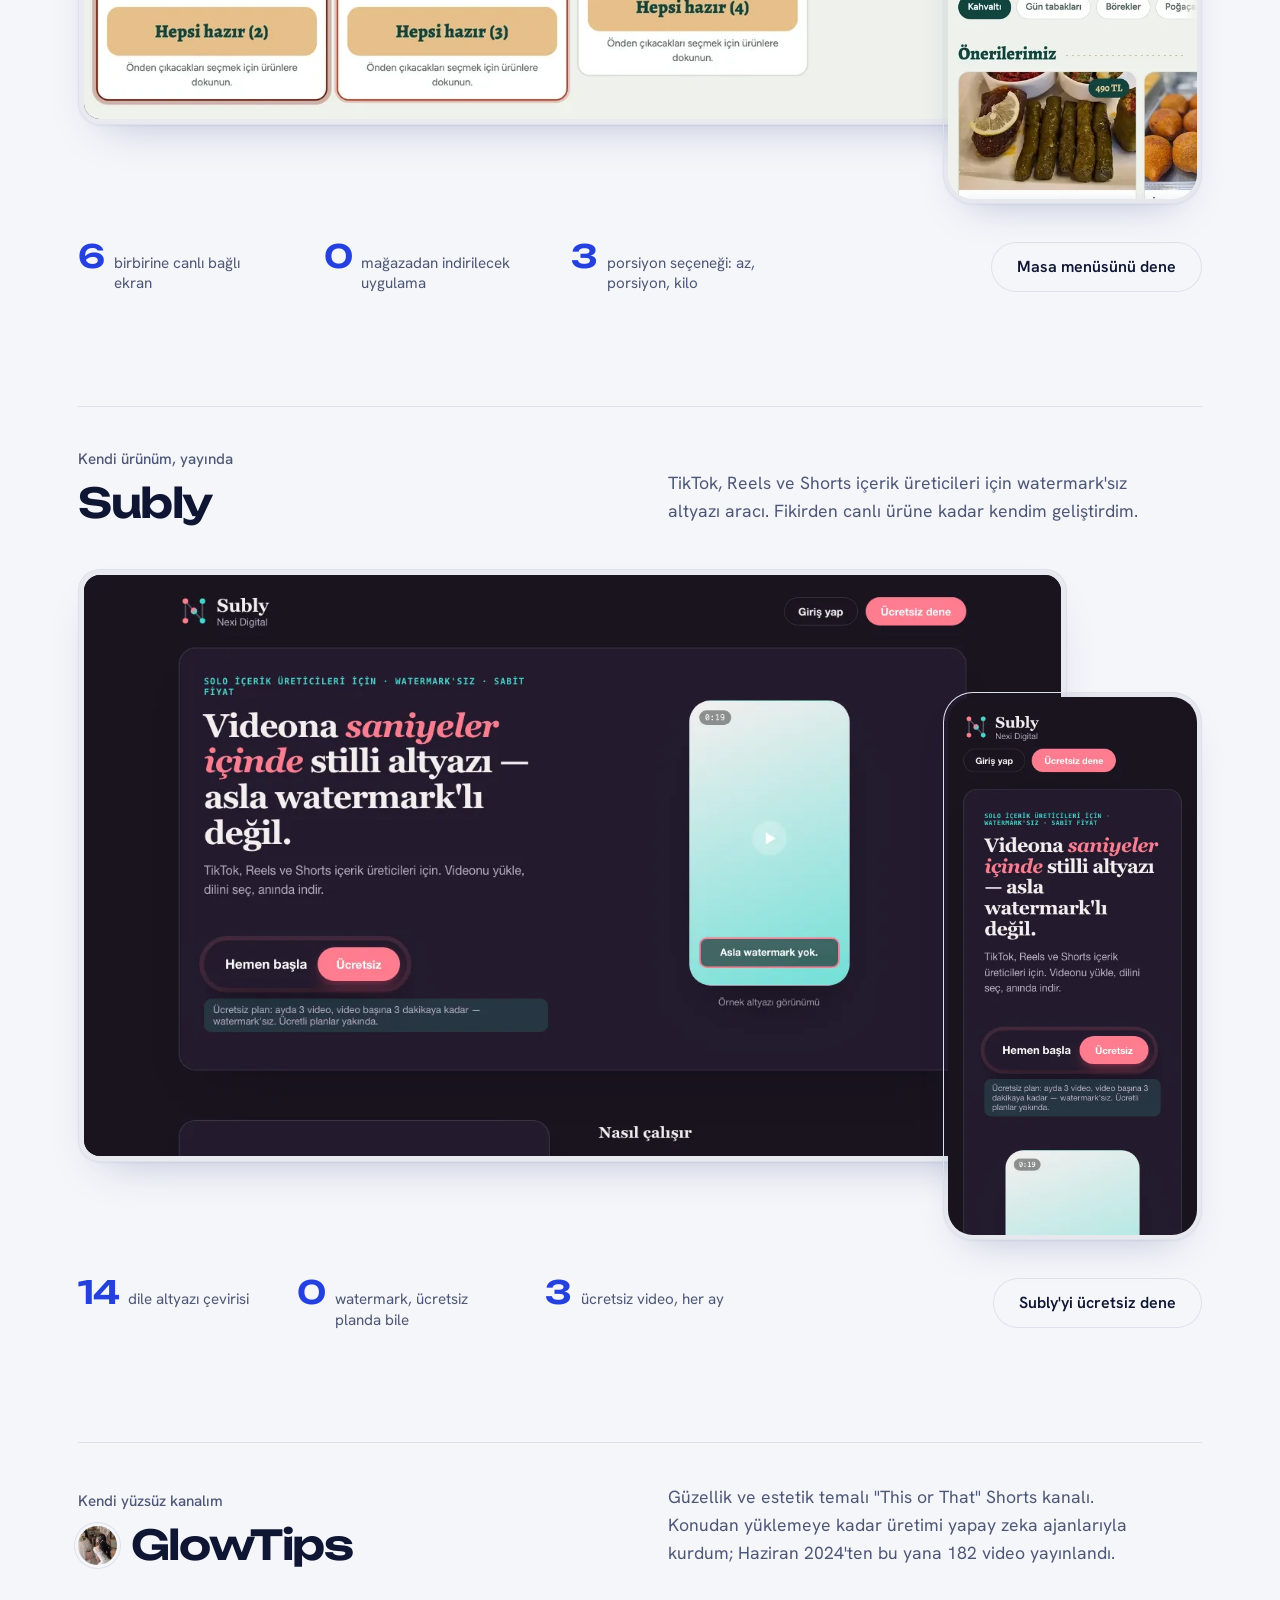
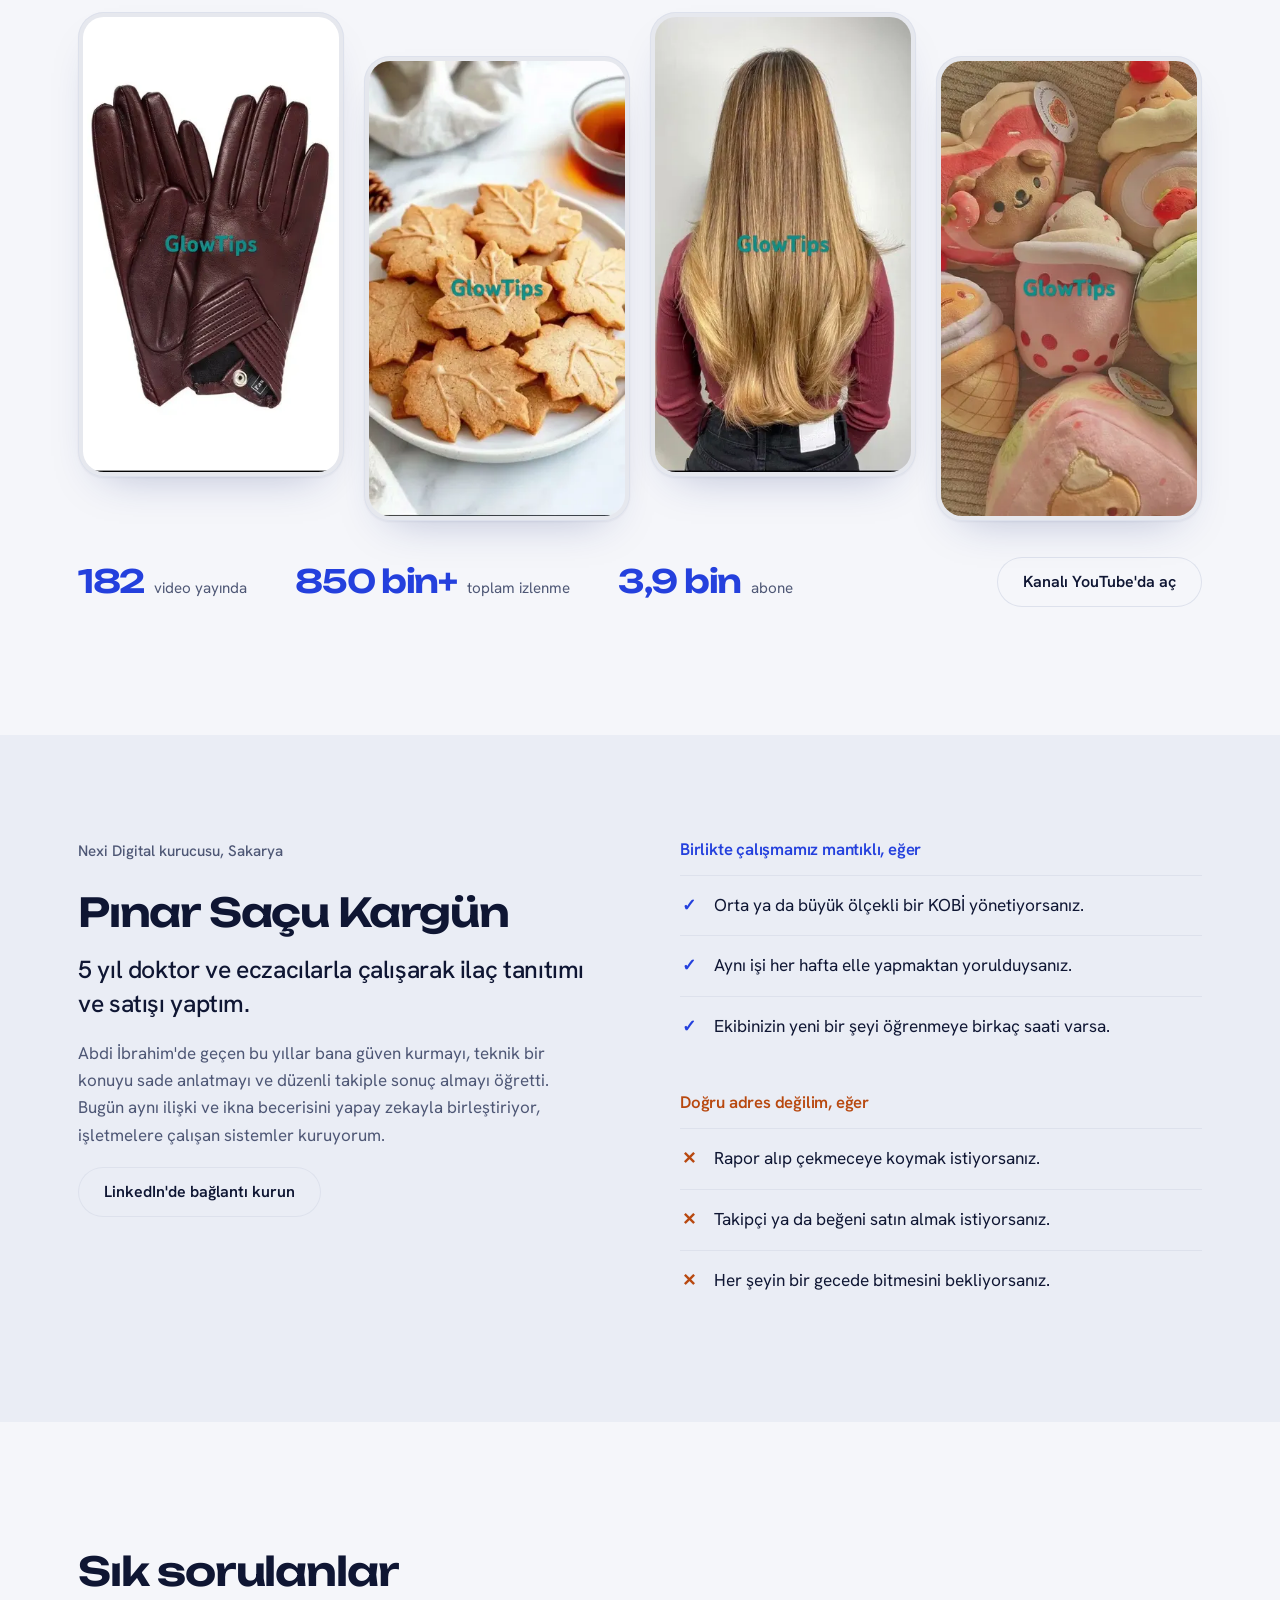
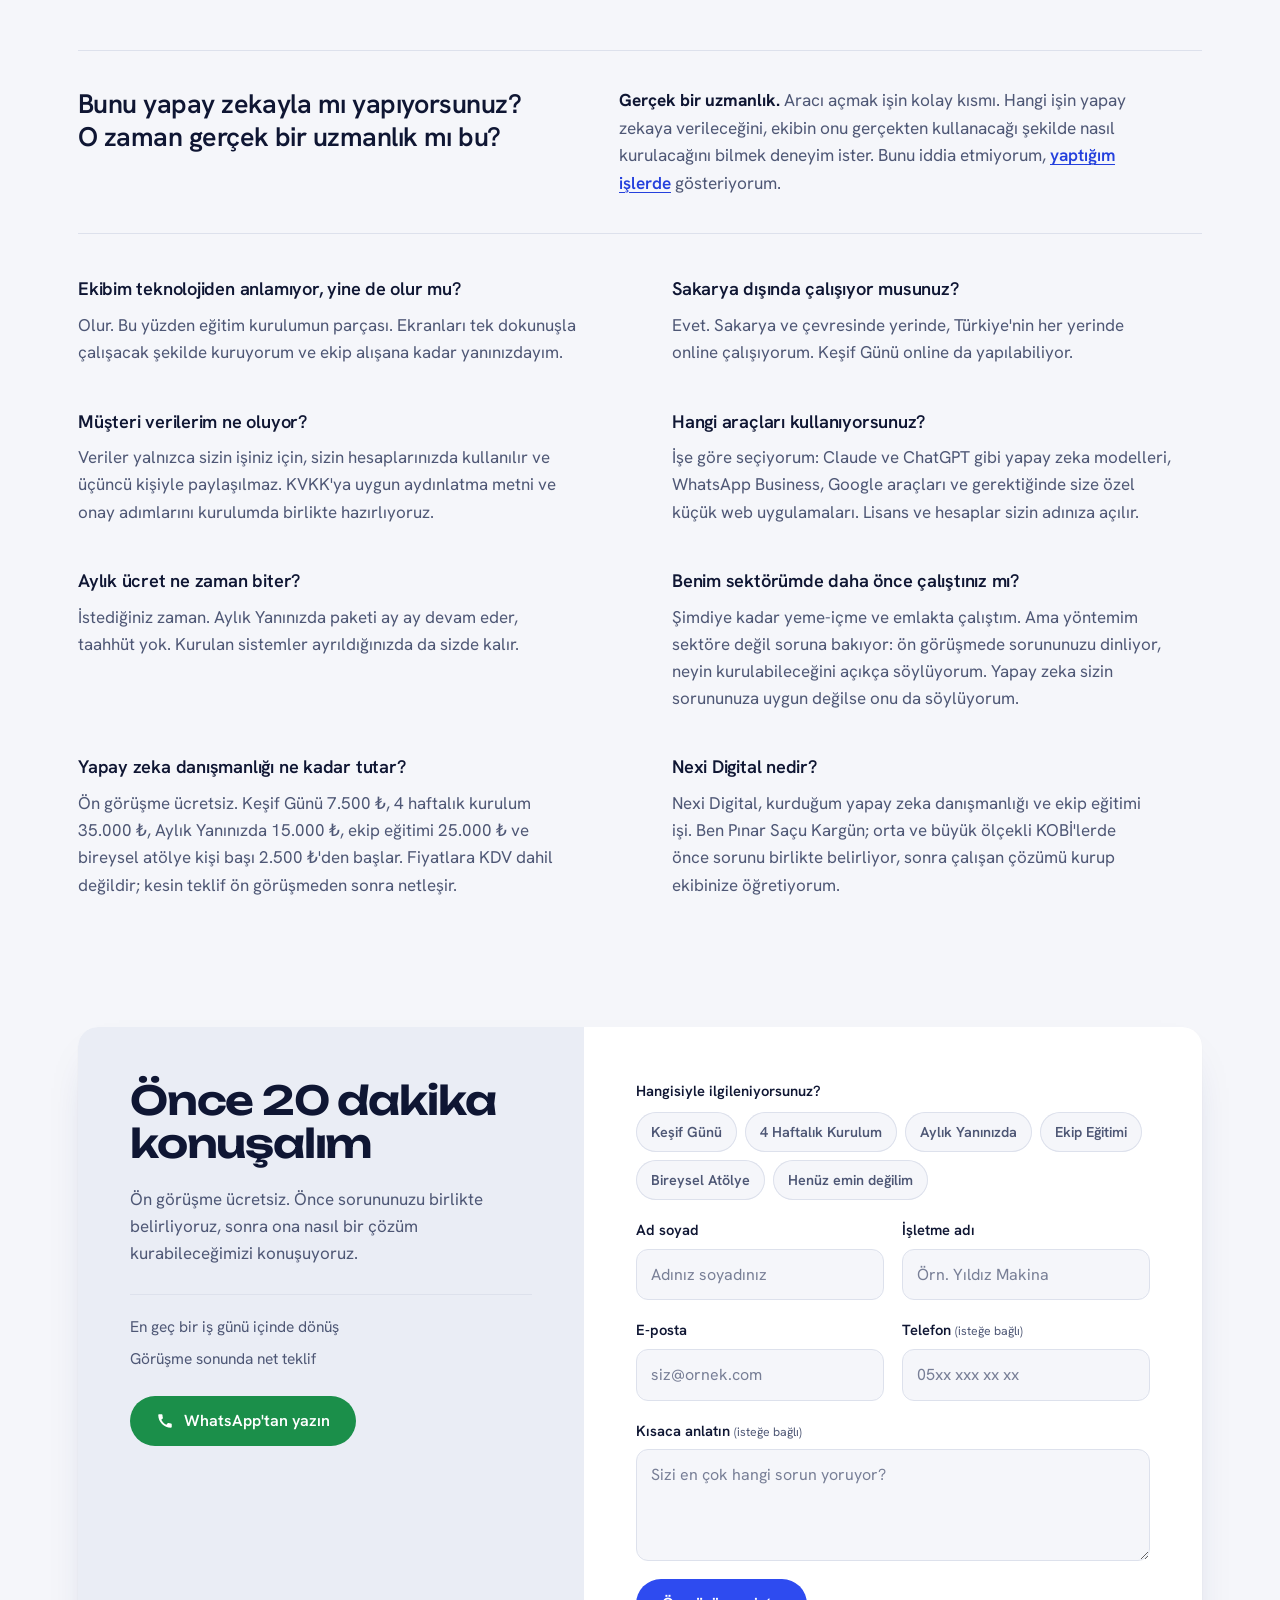
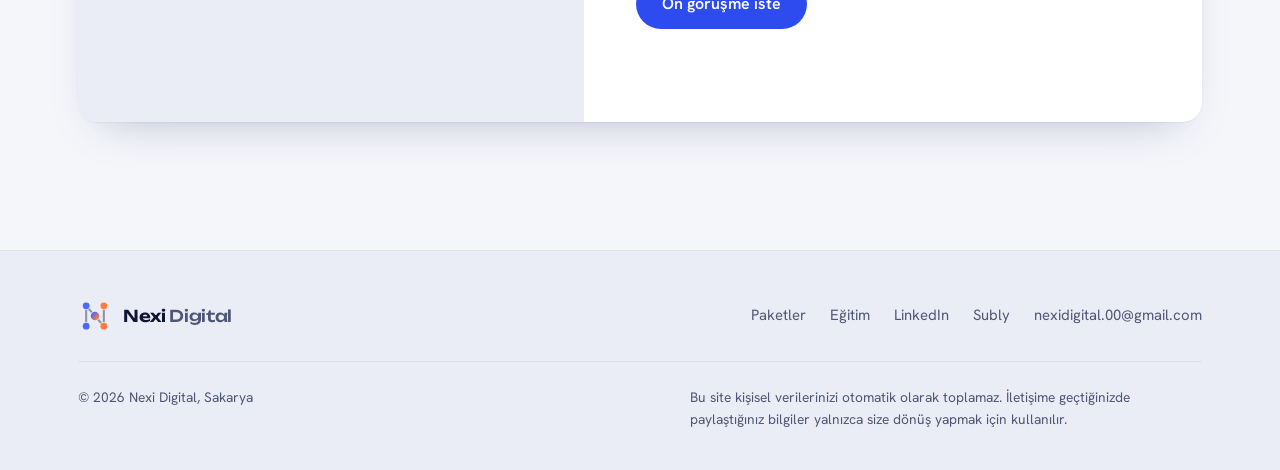
==== commit 6122450c: "Remove the café's name from the works section Replace the café-name heading with a description of th" ====
--- a/index.html
+++ b/index.html
@@ -972,13 +972,13 @@
       <div class="workHead">
         <div>
           <p class="workKind">Müşteri işi, Sakarya'da bir ev yemekleri kafesi</p>
-          <h3 id="w3Title">Zeynep Lezzet Durağı</h3>
+          <h3 id="w3Title">QR sipariş ve mutfak sistemi</h3>
         </div>
         <p class="workText">Masadan QR ile sipariş, garson, mutfak ve kasa ekranları, kişi kişi hesap ve gelip alınan siparişler için Gel Al uygulaması. Hepsi aynı anda, canlı güncellenir.</p>
       </div>
       <div class="shots">
-        <div class="bezel"><div class="core"><img src="img/zld-mutfak.webp" width="1280" height="760" alt="Zeynep Lezzet Durağı mutfak ekranı: masa, Gel Al ve Yemeksepeti siparişleri, saat yaklaşınca uyarılar" loading="lazy" decoding="async"></div></div>
-        <div class="shotPhone"><img src="img/zld-telefon.webp" width="390" height="844" alt="Zeynep Lezzet Durağı'nın masadaki QR menüsü" loading="lazy" decoding="async"></div>
+        <div class="bezel"><div class="core"><img src="img/zld-mutfak.webp" width="1280" height="760" alt="Kafenin mutfak ekranı: masa, Gel Al ve Yemeksepeti siparişleri, saat yaklaşınca uyarılar" loading="lazy" decoding="async"></div></div>
+        <div class="shotPhone"><img src="img/zld-telefon.webp" width="390" height="844" alt="Kafenin masadaki QR menüsü" loading="lazy" decoding="async"></div>
       </div>
       <div class="workFoot">
         <ul class="facts">
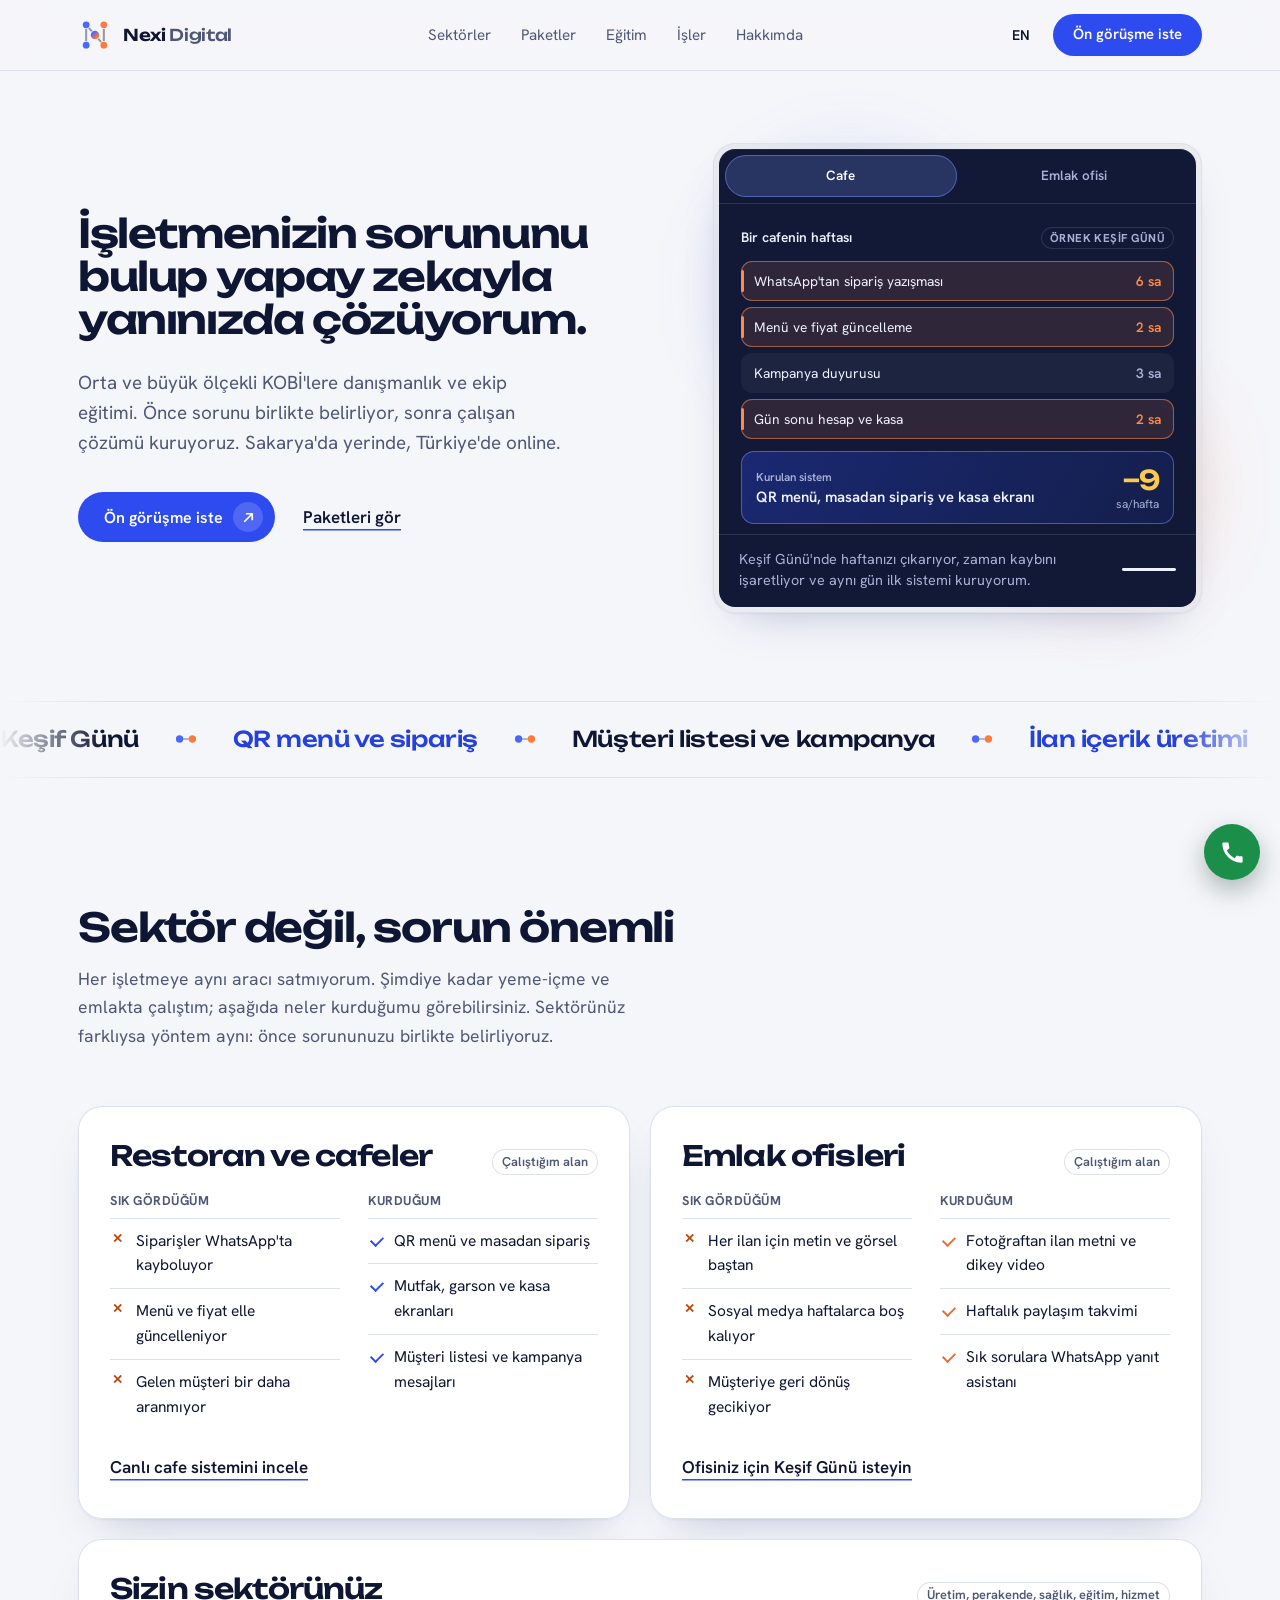
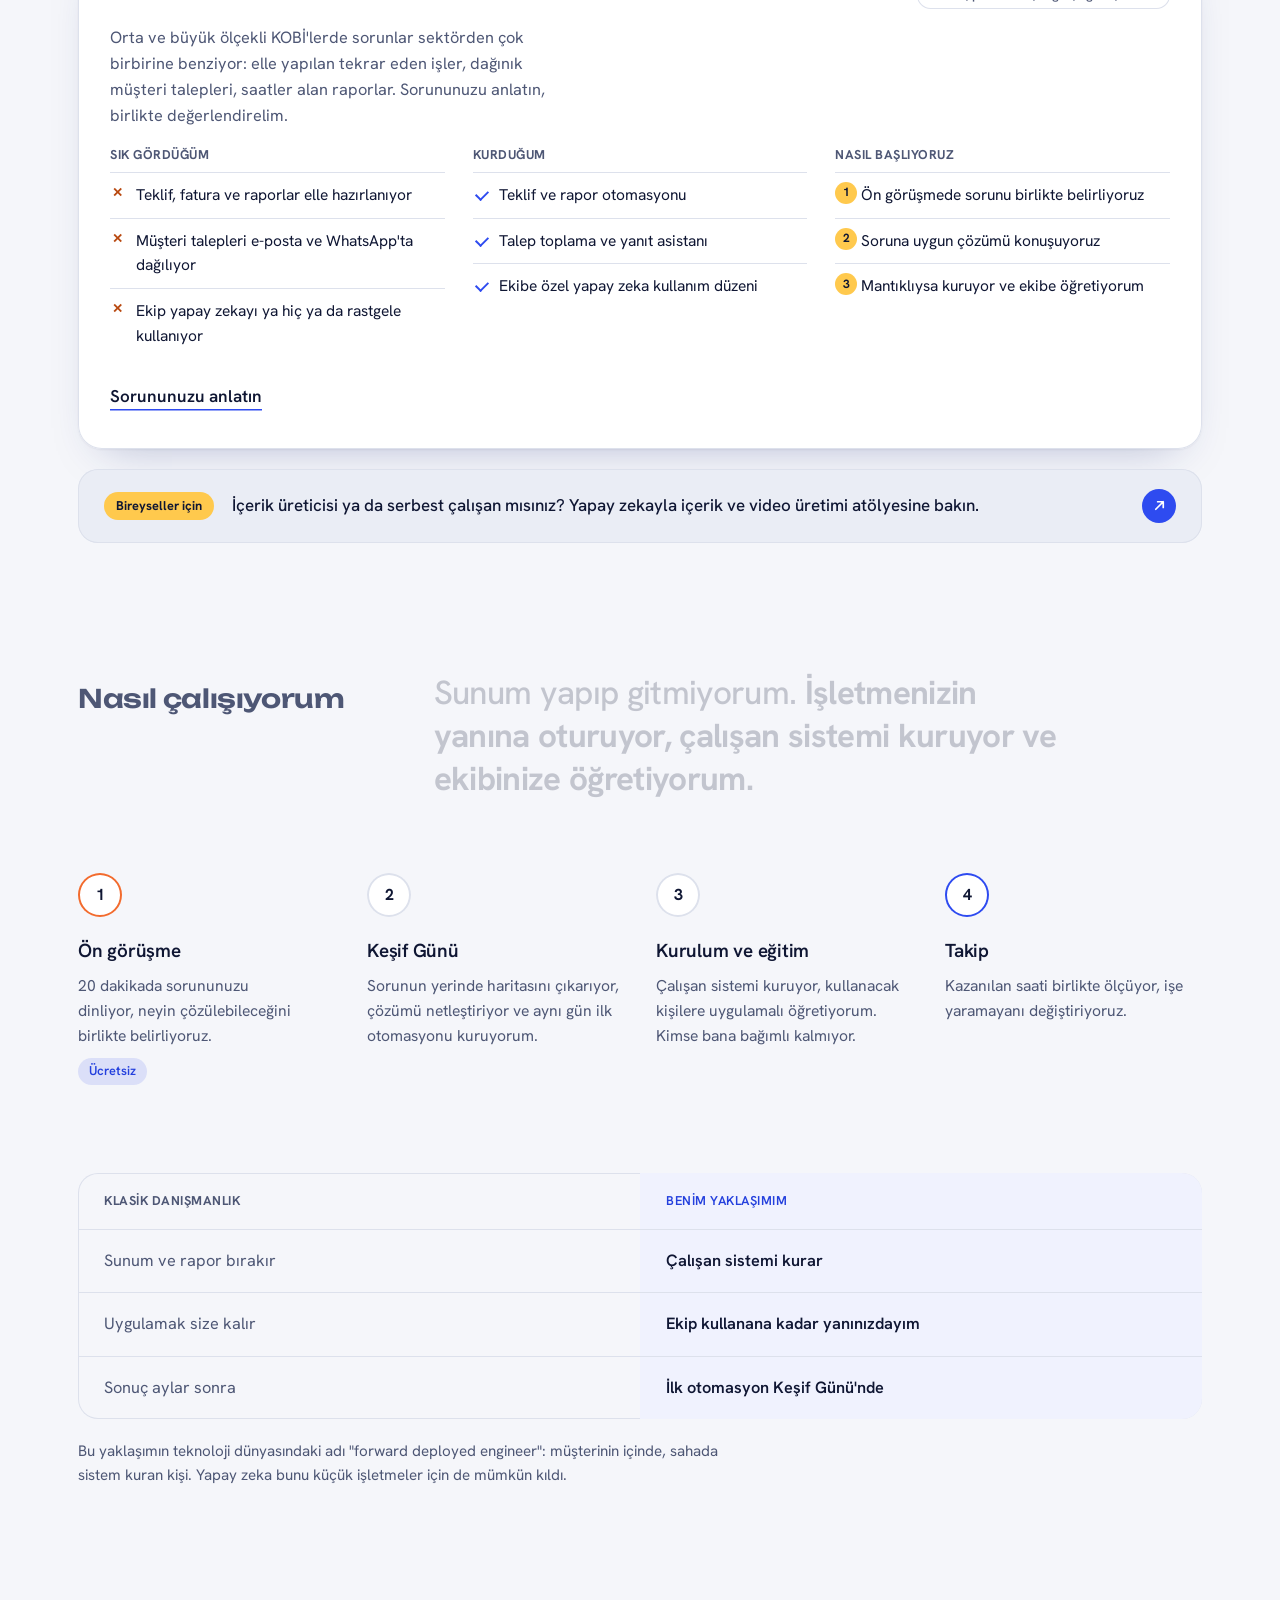
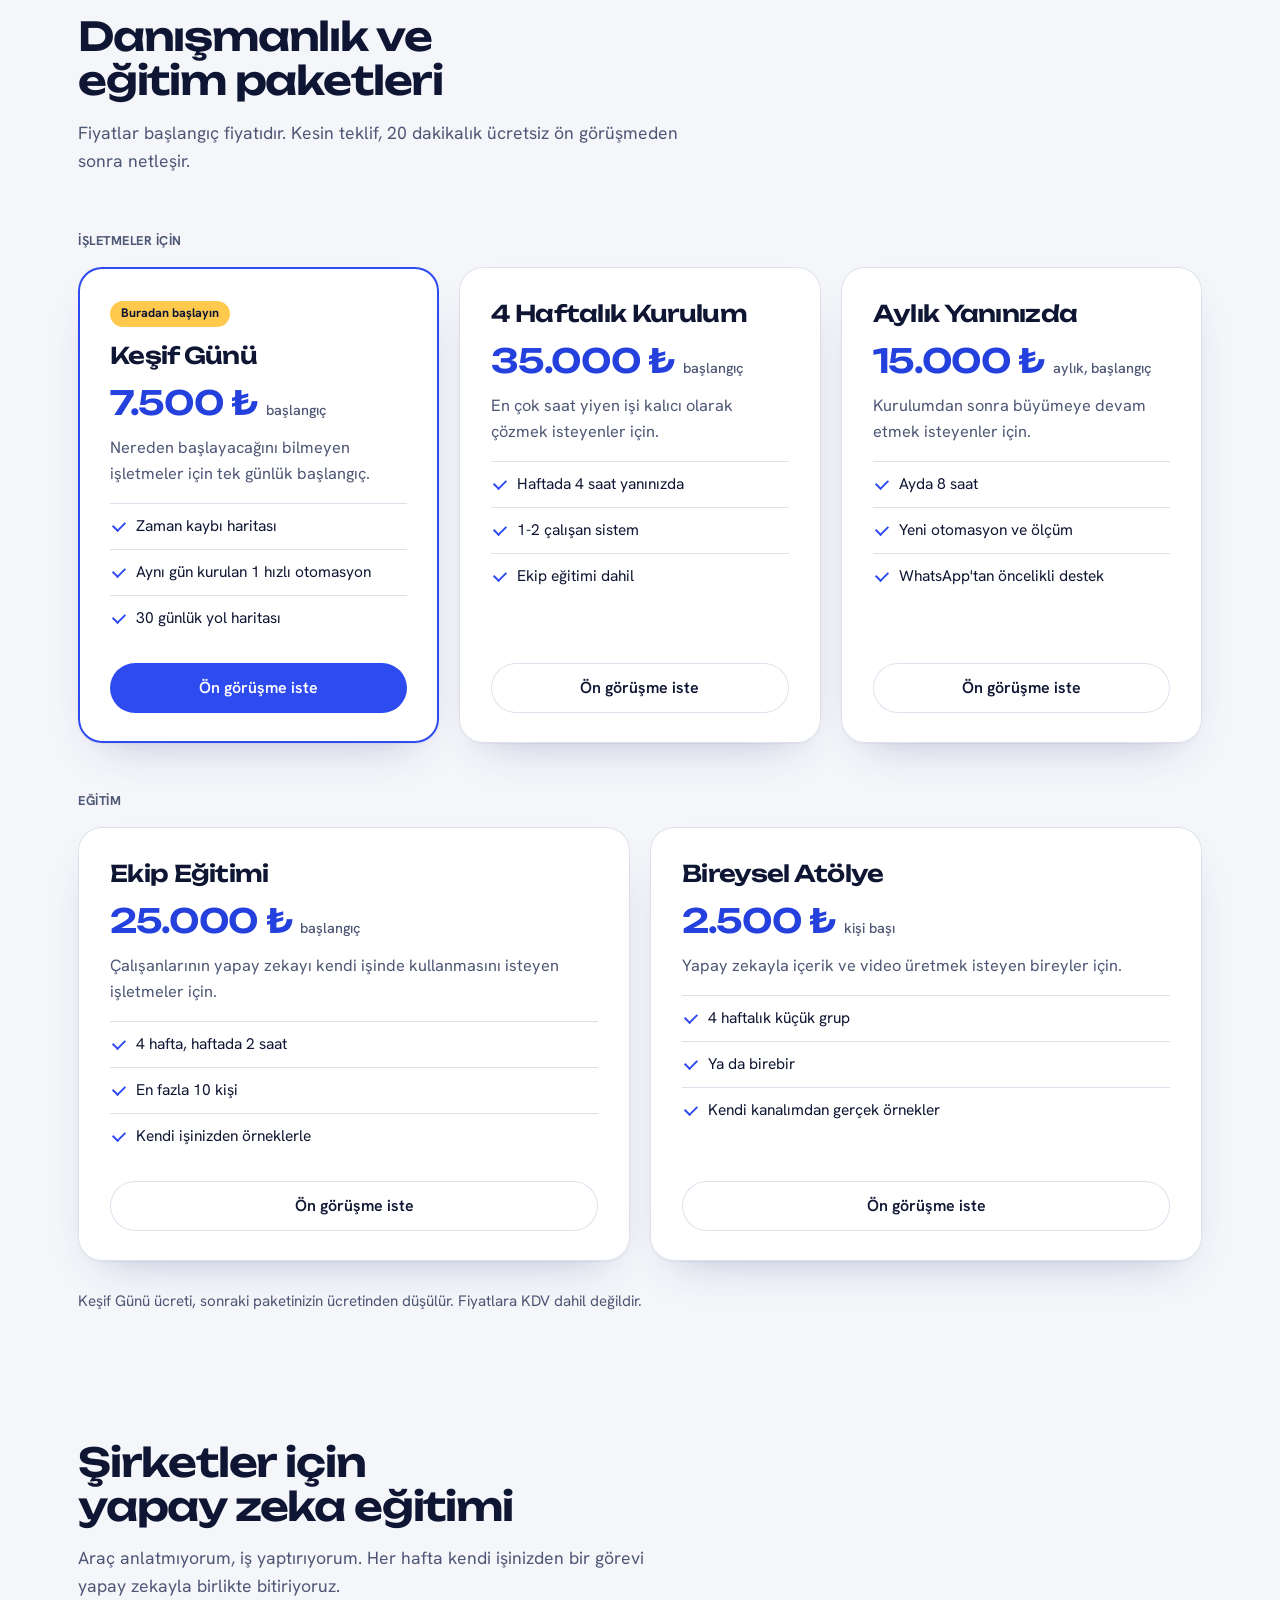
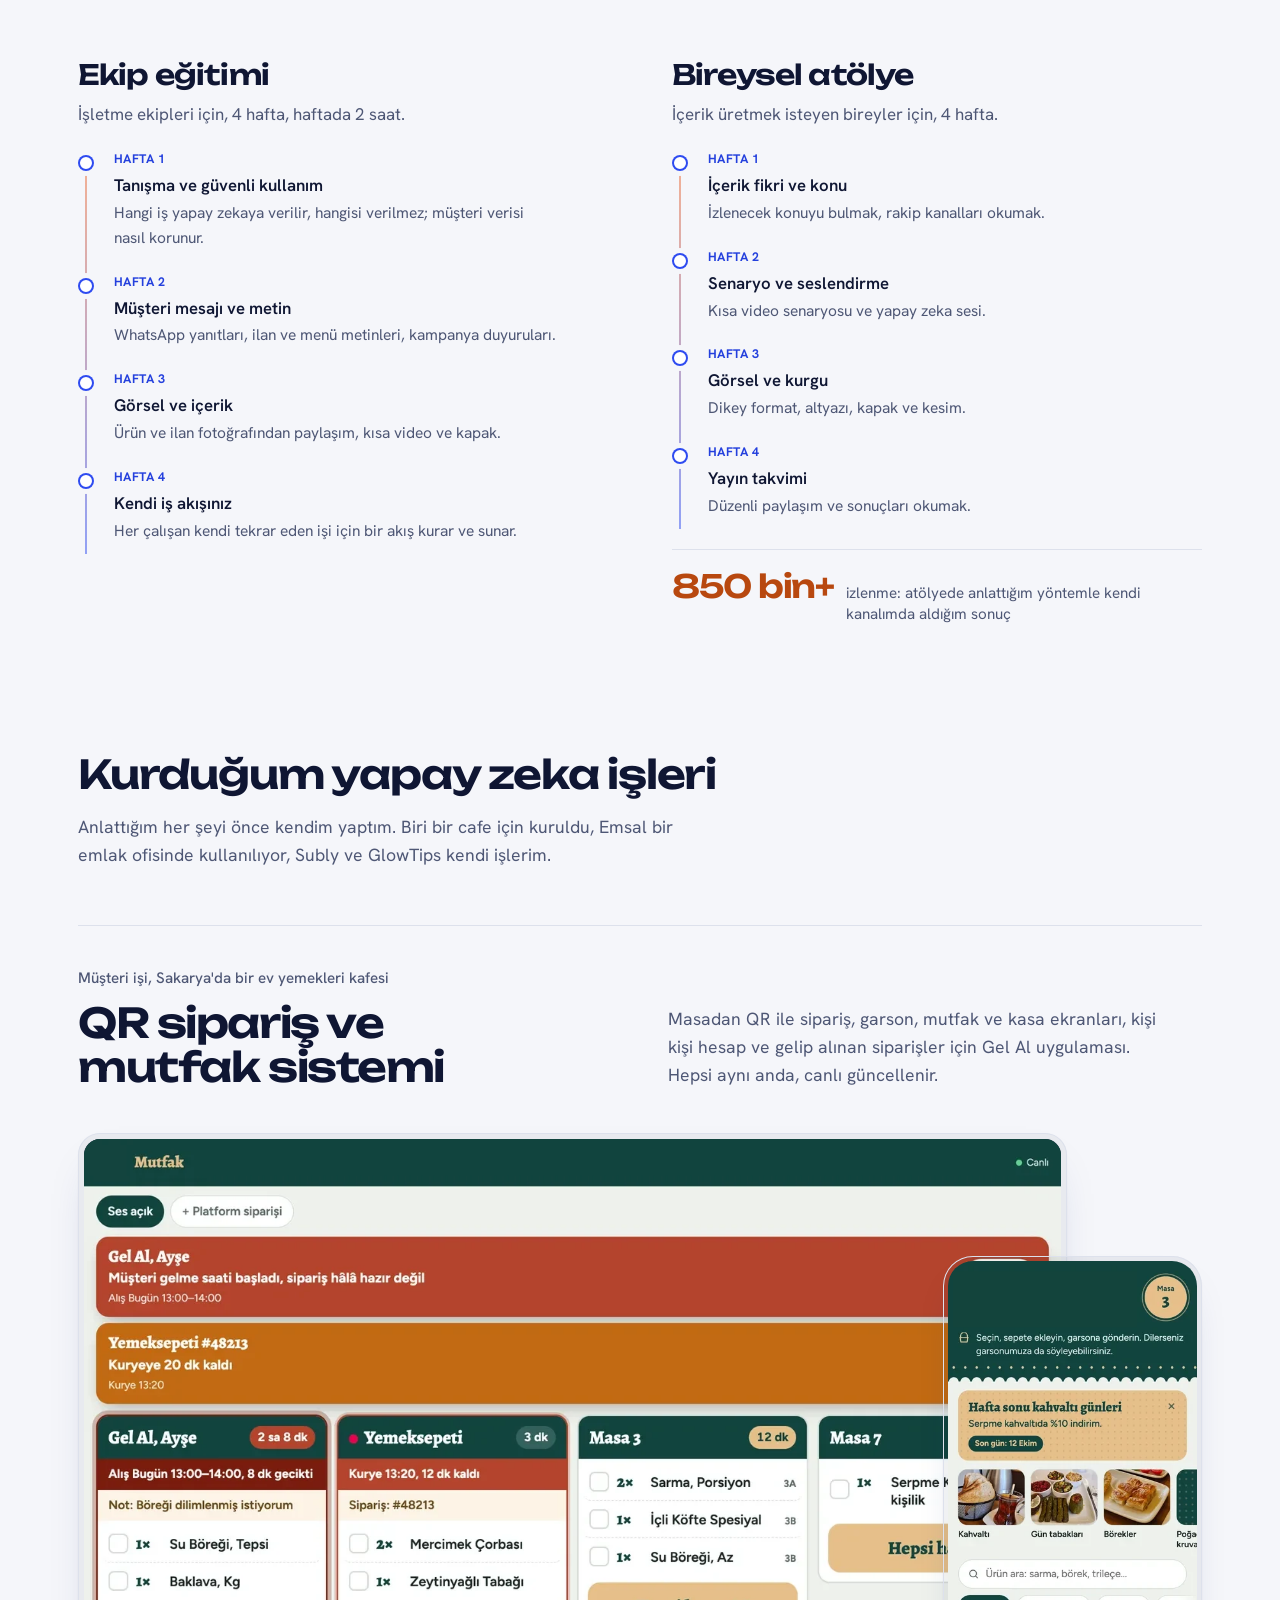
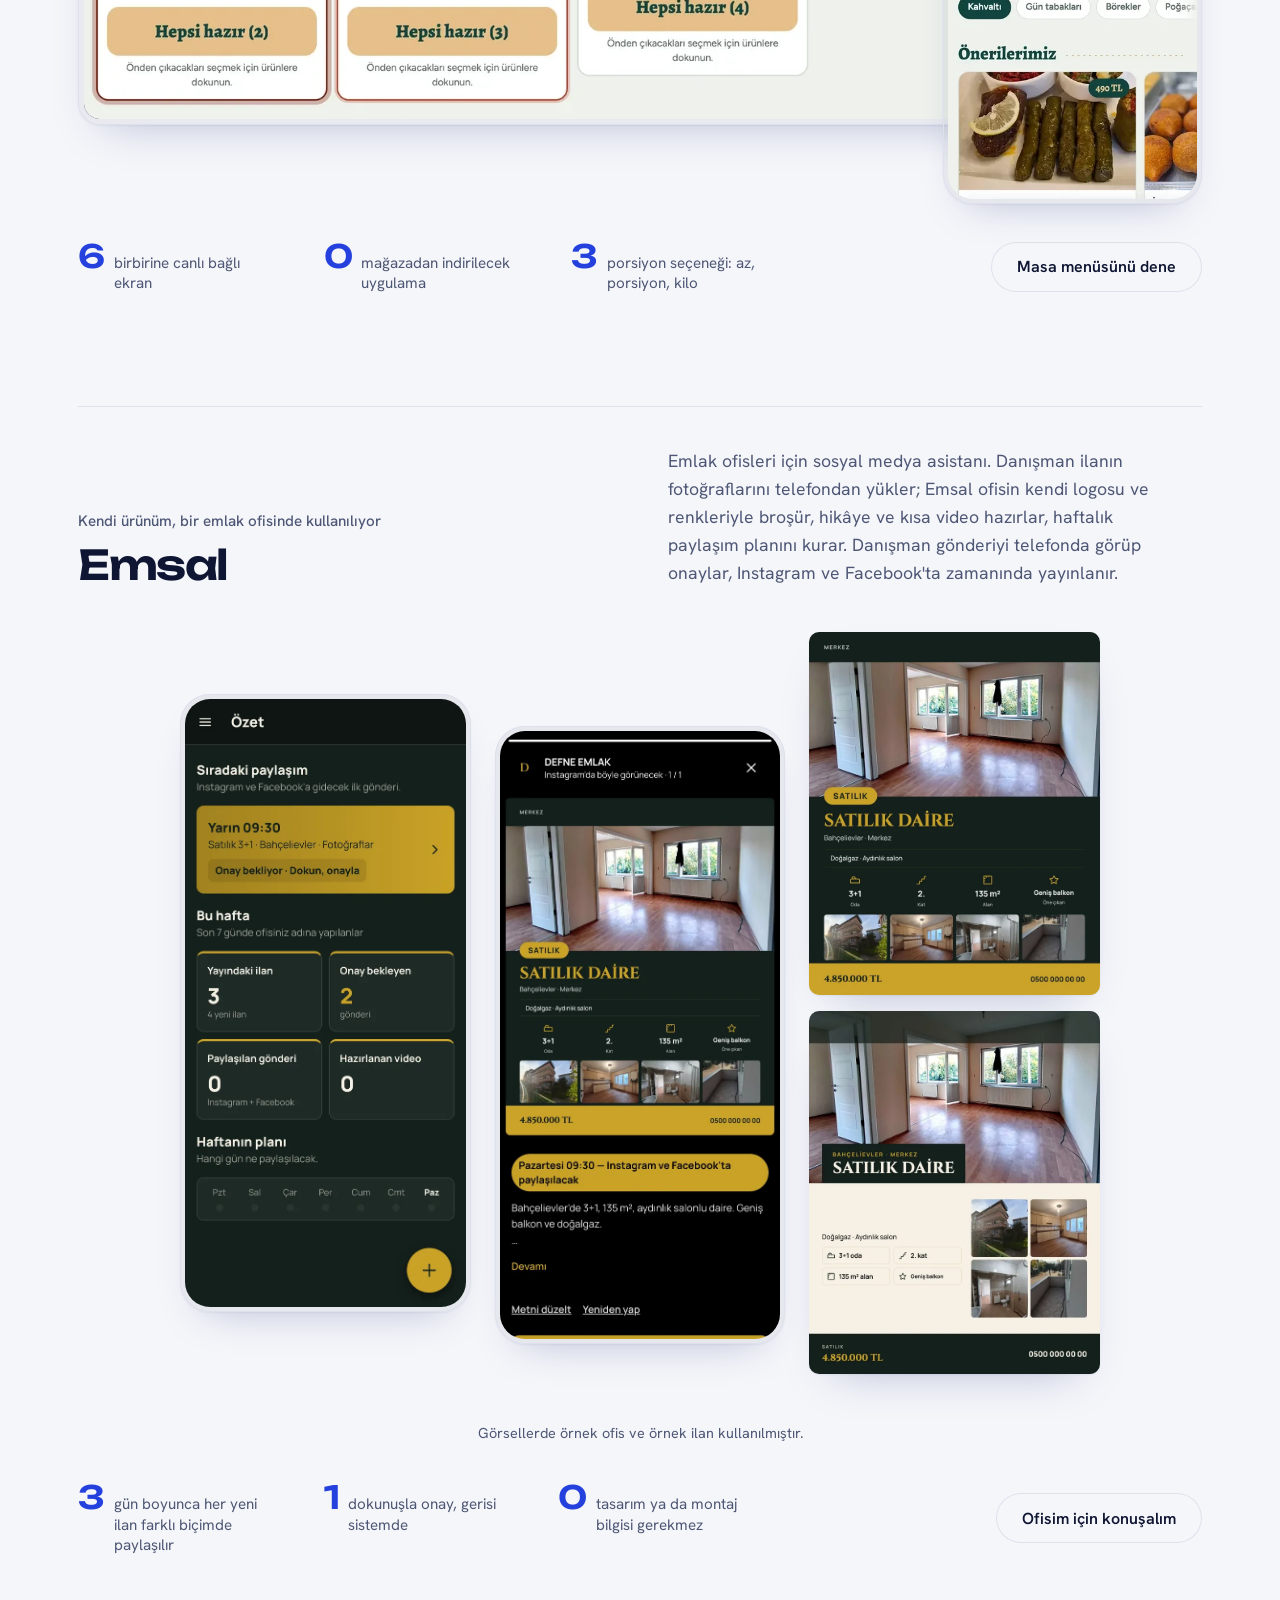
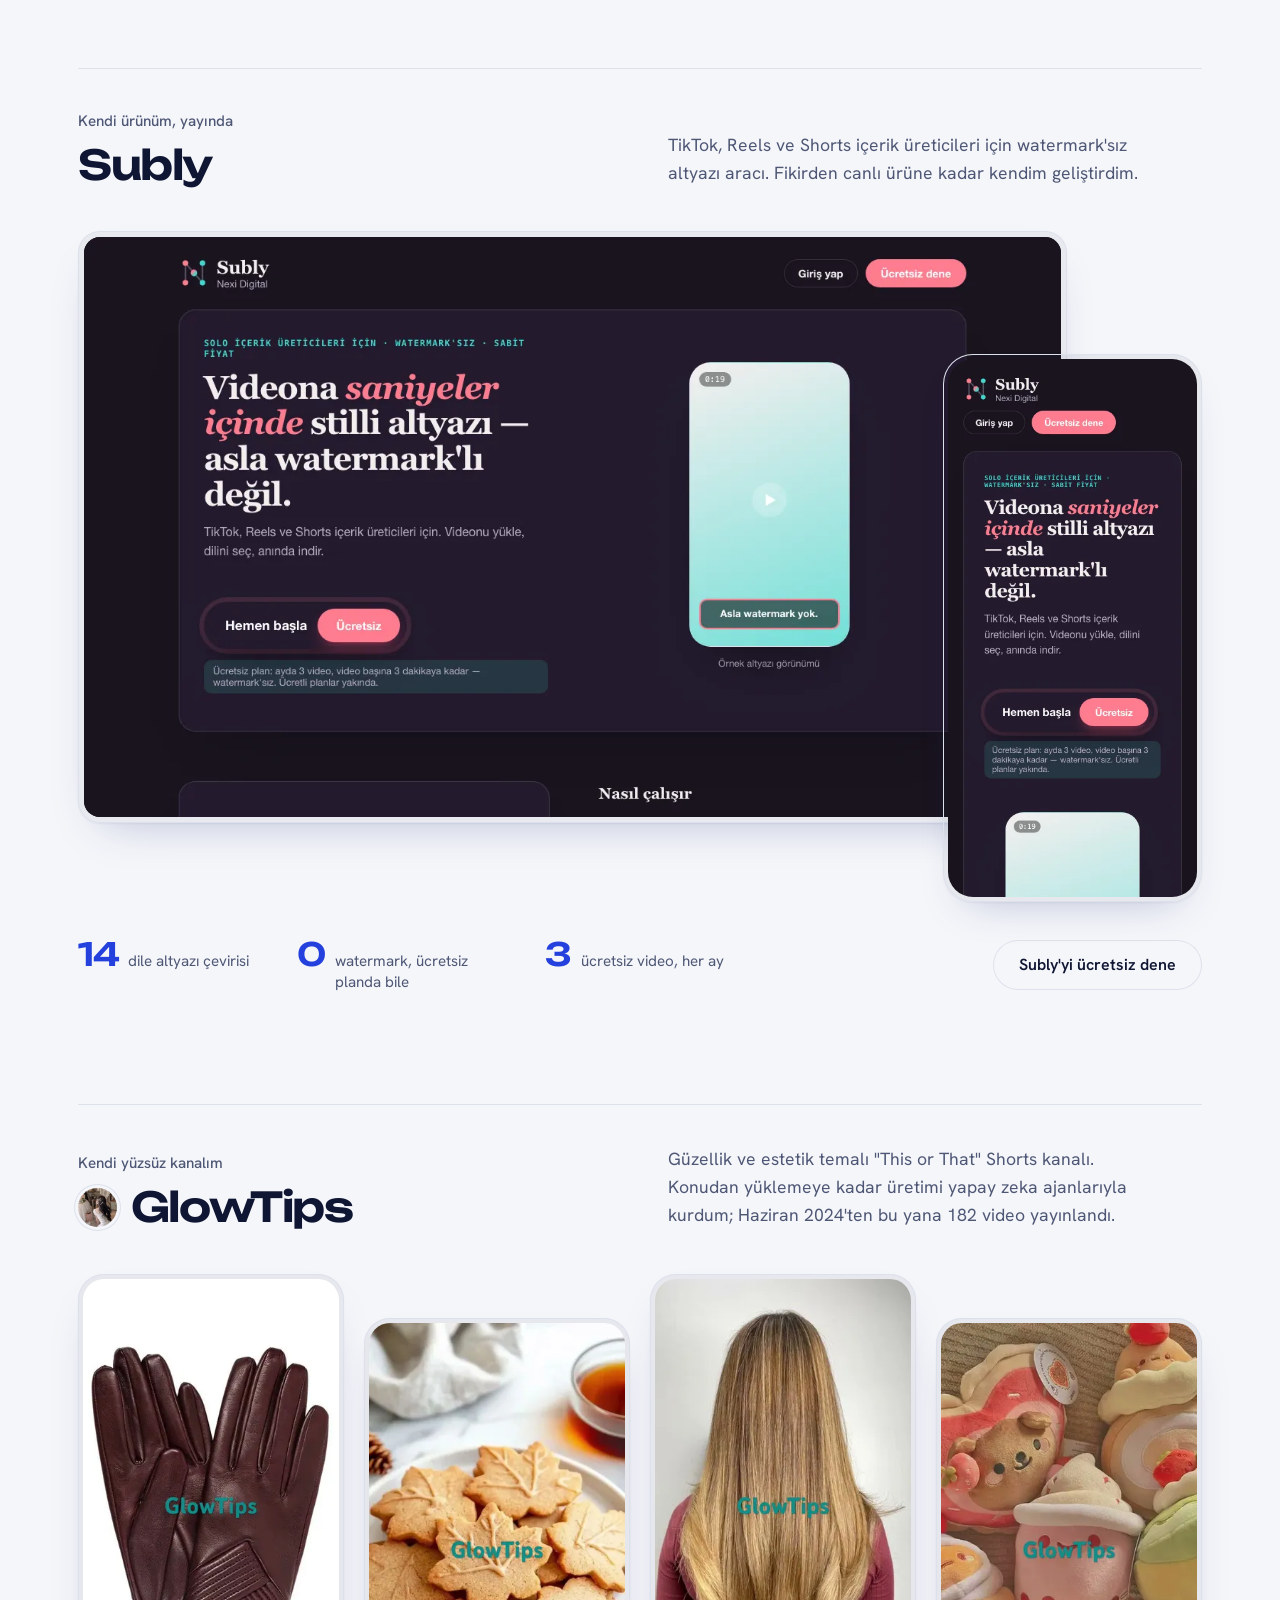
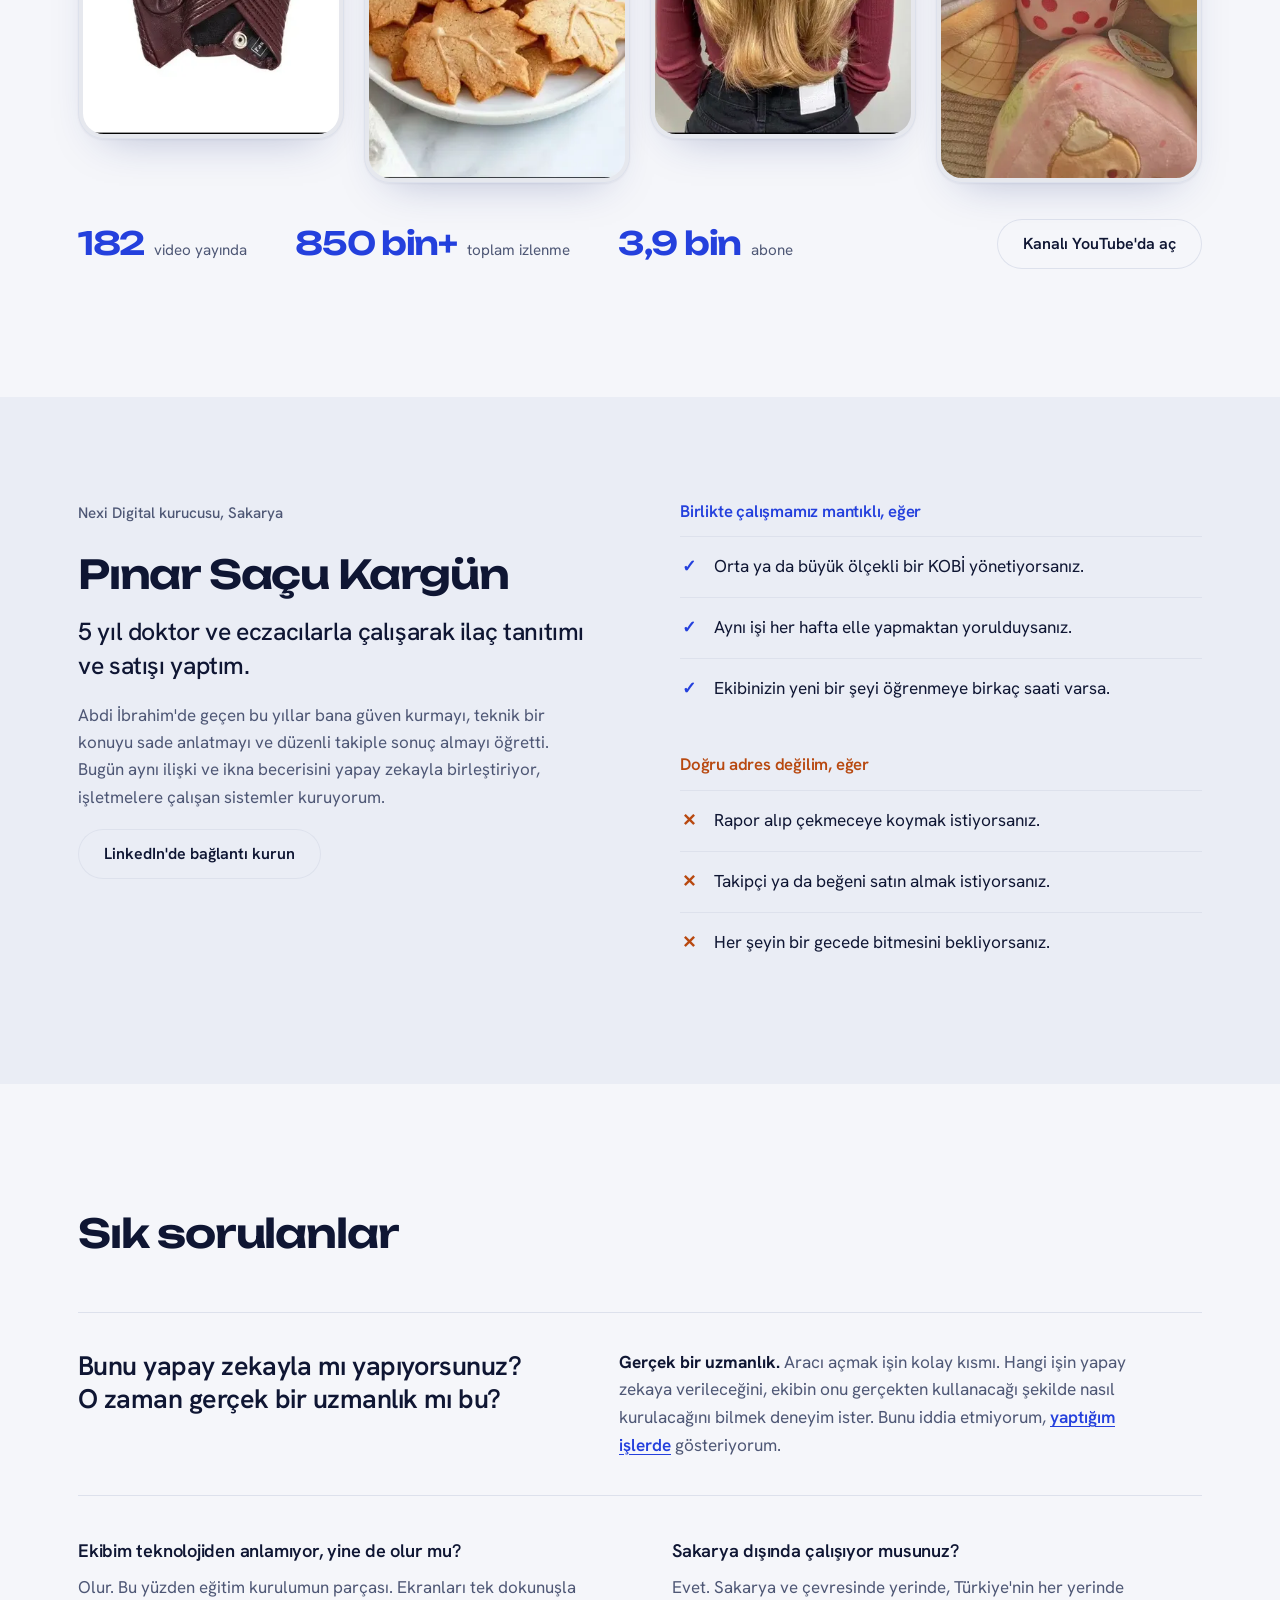
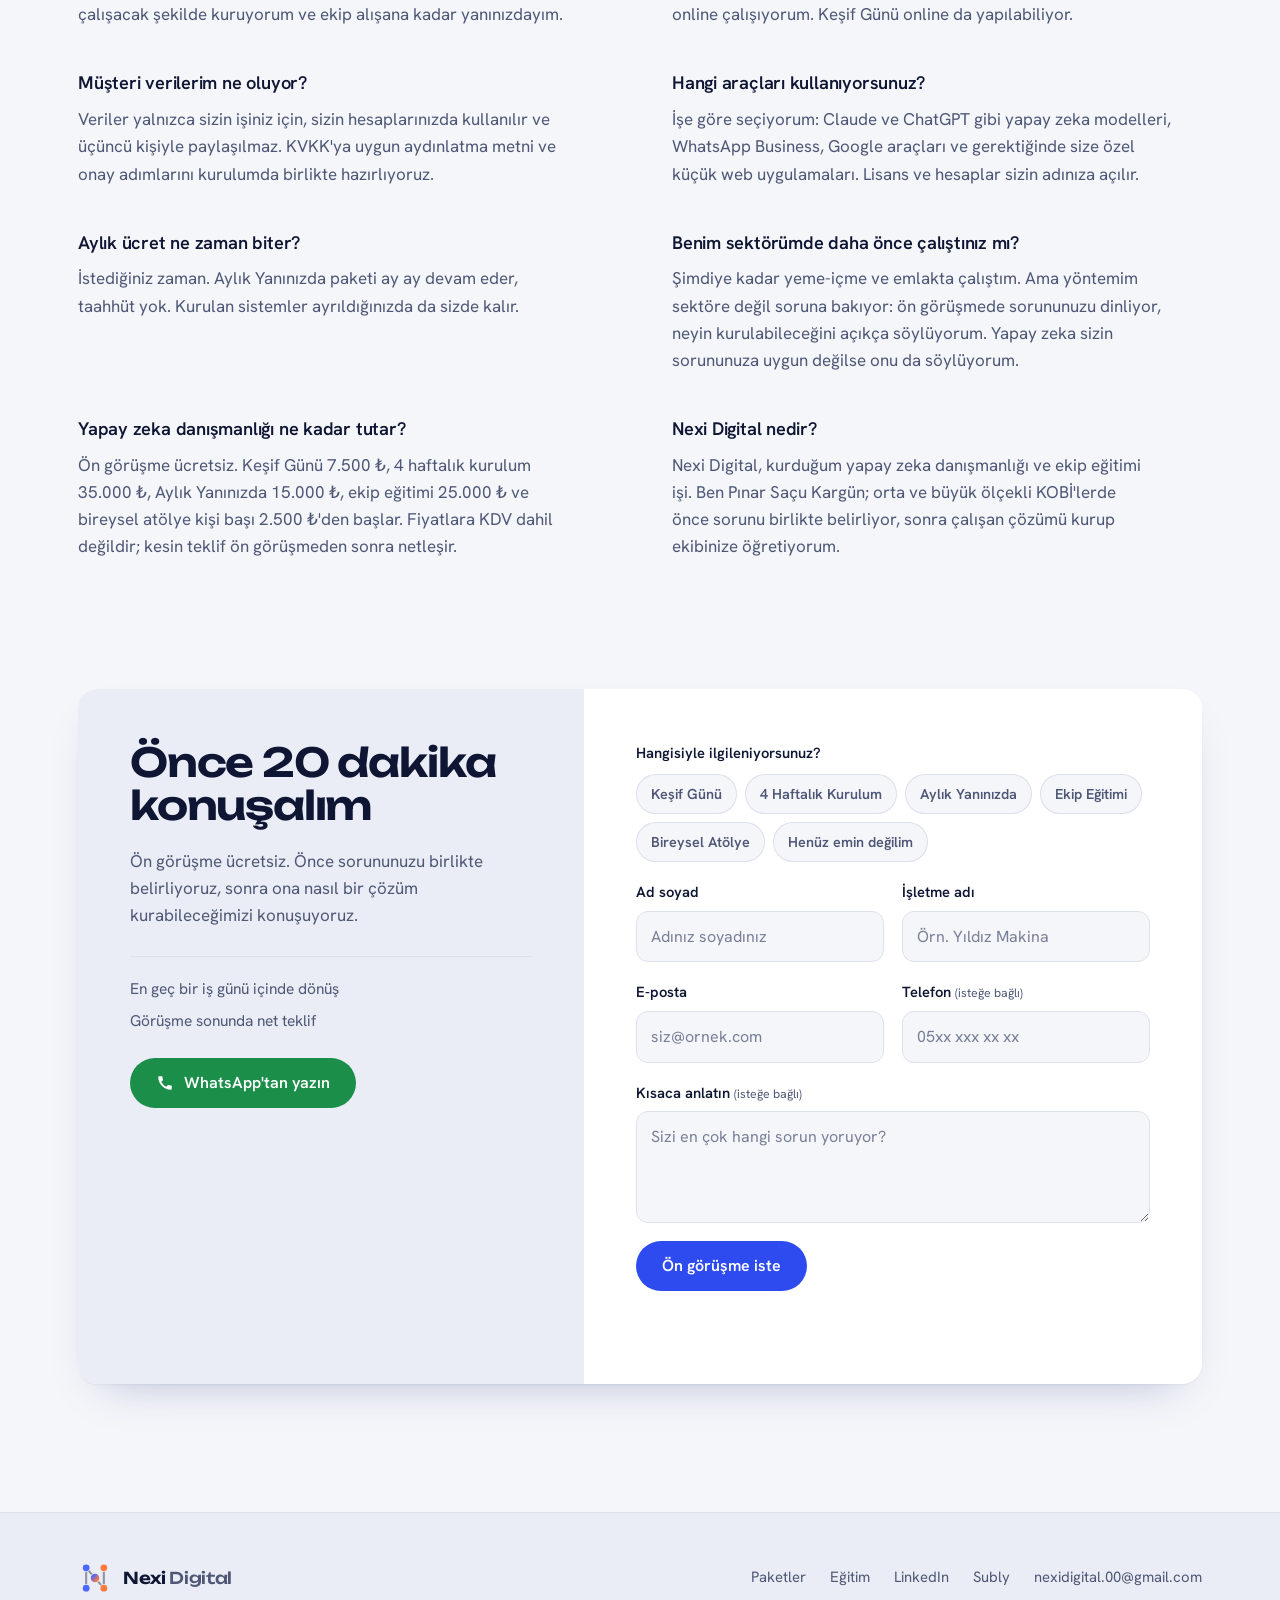
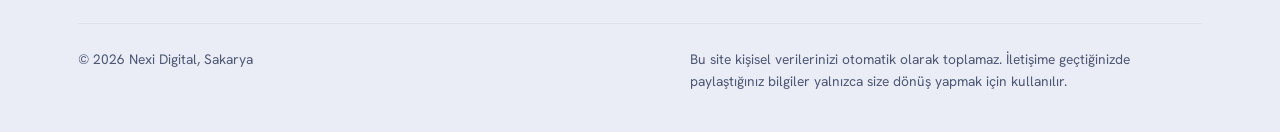
==== commit 259d4383: "feat: add Emsal to the works section Adds an Emsal card (real estate social media assistant) with sc" ====
--- a/index.html
+++ b/index.html
@@ -328,6 +328,13 @@
   .shots img { width: 100%; height: auto; }
   .shotPhone { position: absolute; right: 0; bottom: 0; width: 23%; transform-origin: 100% 100%; padding: 5px; border-radius: 30px; background: color-mix(in srgb, var(--ink) 6%, transparent); box-shadow: inset 0 0 0 1px var(--line), var(--shadow); }
   .shotPhone img { border-radius: 25px; background: var(--scr-2); }
+  .emsalShots { display: grid; grid-template-columns: repeat(3, minmax(0, 1fr)); gap: 24px; align-items: center; max-width: 920px; margin: 0 auto; }
+  .emsalPhone { padding: 5px; border-radius: 30px; background: color-mix(in srgb, var(--ink) 6%, transparent); box-shadow: inset 0 0 0 1px var(--line), var(--shadow); }
+  .emsalPhone:nth-child(2) { transform: translateY(32px); }
+  .emsalPhone img { display: block; width: 100%; height: auto; border-radius: 25px; background: var(--scr-2); }
+  .emsalPosts { display: grid; gap: 16px; }
+  .emsalPosts img { display: block; width: 100%; height: auto; border-radius: 10px; box-shadow: inset 0 0 0 1px var(--line), var(--shadow); background: var(--scr-2); }
+  .emsalNote { color: var(--ink-soft); font-size: 0.9rem; text-align: center; margin-top: 48px; }
   .workFoot { display: flex; flex-wrap: wrap; justify-content: space-between; align-items: center; gap: 24px; margin-top: 36px; }
   .facts { list-style: none; margin: 0; padding: 0; display: flex; flex-wrap: wrap; gap: 20px 48px; }
   .facts li { display: flex; align-items: baseline; gap: 10px; }
@@ -673,6 +680,10 @@
     .packs { grid-template-columns: minmax(0, 1fr); }
     .edu { gap: 56px; }
     .shorts { grid-template-columns: repeat(2, minmax(0, 1fr)); }
+    .emsalShots { grid-template-columns: repeat(2, minmax(0, 1fr)); }
+    .emsalPhone:nth-child(2) { transform: none; }
+    .emsalPosts { grid-column: 1 / -1; grid-template-columns: repeat(2, minmax(0, 1fr)); }
+    .emsalNote { margin-top: 24px; }
     .heroGrid { gap: 48px; }
     .hero h1 { font-size: clamp(2.2rem, 6.4vw, 3.4rem); max-width: 18ch; }
     .what { margin-bottom: 52px; }
@@ -965,7 +976,7 @@
   <section class="wrap block" id="isler" aria-labelledby="workTitle">
     <div class="sectionHead rv">
       <h2 id="workTitle">Kurduğum yapay zeka işleri</h2>
-      <p class="lede">Anlattığım her şeyi önce kendim yaptım. Biri bir cafe için kuruldu ve canlı, ikisi kendi ürünüm.</p>
+      <p class="lede">Anlattığım her şeyi önce kendim yaptım. Biri bir cafe için kuruldu, Emsal bir emlak ofisinde kullanılıyor, Subly ve GlowTips kendi işlerim.</p>
     </div>
 
     <article class="work workZld rv" aria-labelledby="w3Title">
@@ -987,6 +998,33 @@
           <li><b data-count>3</b><span>porsiyon seçeneği: az, porsiyon, kilo</span></li>
         </ul>
         <a class="btn btnQuiet" href="https://nexidigitalai.com/zld/index.html?masa=1" target="_blank" rel="noopener">Masa menüsünü dene<span class="sr"> (yeni sekmede açılır)</span></a>
+      </div>
+    </article>
+
+    <article class="work workEmsal rv" aria-labelledby="w4Title">
+      <div class="workHead">
+        <div>
+          <p class="workKind">Kendi ürünüm, bir emlak ofisinde kullanılıyor</p>
+          <h3 id="w4Title">Emsal</h3>
+        </div>
+        <p class="workText">Emlak ofisleri için sosyal medya asistanı. Danışman ilanın fotoğraflarını telefondan yükler; Emsal ofisin kendi logosu ve renkleriyle broşür, hikâye ve kısa video hazırlar, haftalık paylaşım planını kurar. Danışman gönderiyi telefonda görüp onaylar, Instagram ve Facebook'ta zamanında yayınlanır.</p>
+      </div>
+      <div class="emsalShots">
+        <div class="emsalPhone"><img src="img/emsal-ozet.webp" width="585" height="1266" alt="Emsal'in özet ekranı: sıradaki paylaşım, yayındaki ilanlar ve onay bekleyen gönderiler" loading="lazy" decoding="async"></div>
+        <div class="emsalPhone"><img src="img/emsal-onay.webp" width="585" height="1266" alt="Emsal'in onay ekranı: gönderinin Instagram'da nasıl görüneceği ve paylaşım saati" loading="lazy" decoding="async"></div>
+        <div class="emsalPosts">
+          <img src="img/emsal-brosur-koyu.webp" width="720" height="900" alt="Emsal'in hazırladığı koyu renkli ilan broşürü: satılık 3+1 daire" loading="lazy" decoding="async">
+          <img src="img/emsal-brosur-acik.webp" width="720" height="900" alt="Emsal'in hazırladığı açık renkli ilan broşürü: satılık 3+1 daire" loading="lazy" decoding="async">
+        </div>
+      </div>
+      <p class="emsalNote">Görsellerde örnek ofis ve örnek ilan kullanılmıştır.</p>
+      <div class="workFoot">
+        <ul class="facts">
+          <li><b data-count>3</b><span>gün boyunca her yeni ilan farklı biçimde paylaşılır</span></li>
+          <li><b data-count>1</b><span>dokunuşla onay, gerisi sistemde</span></li>
+          <li><b>0</b><span>tasarım ya da montaj bilgisi gerekmez</span></li>
+        </ul>
+        <a class="btn btnQuiet" href="#iletisim">Ofisim için konuşalım</a>
       </div>
     </article>
 
